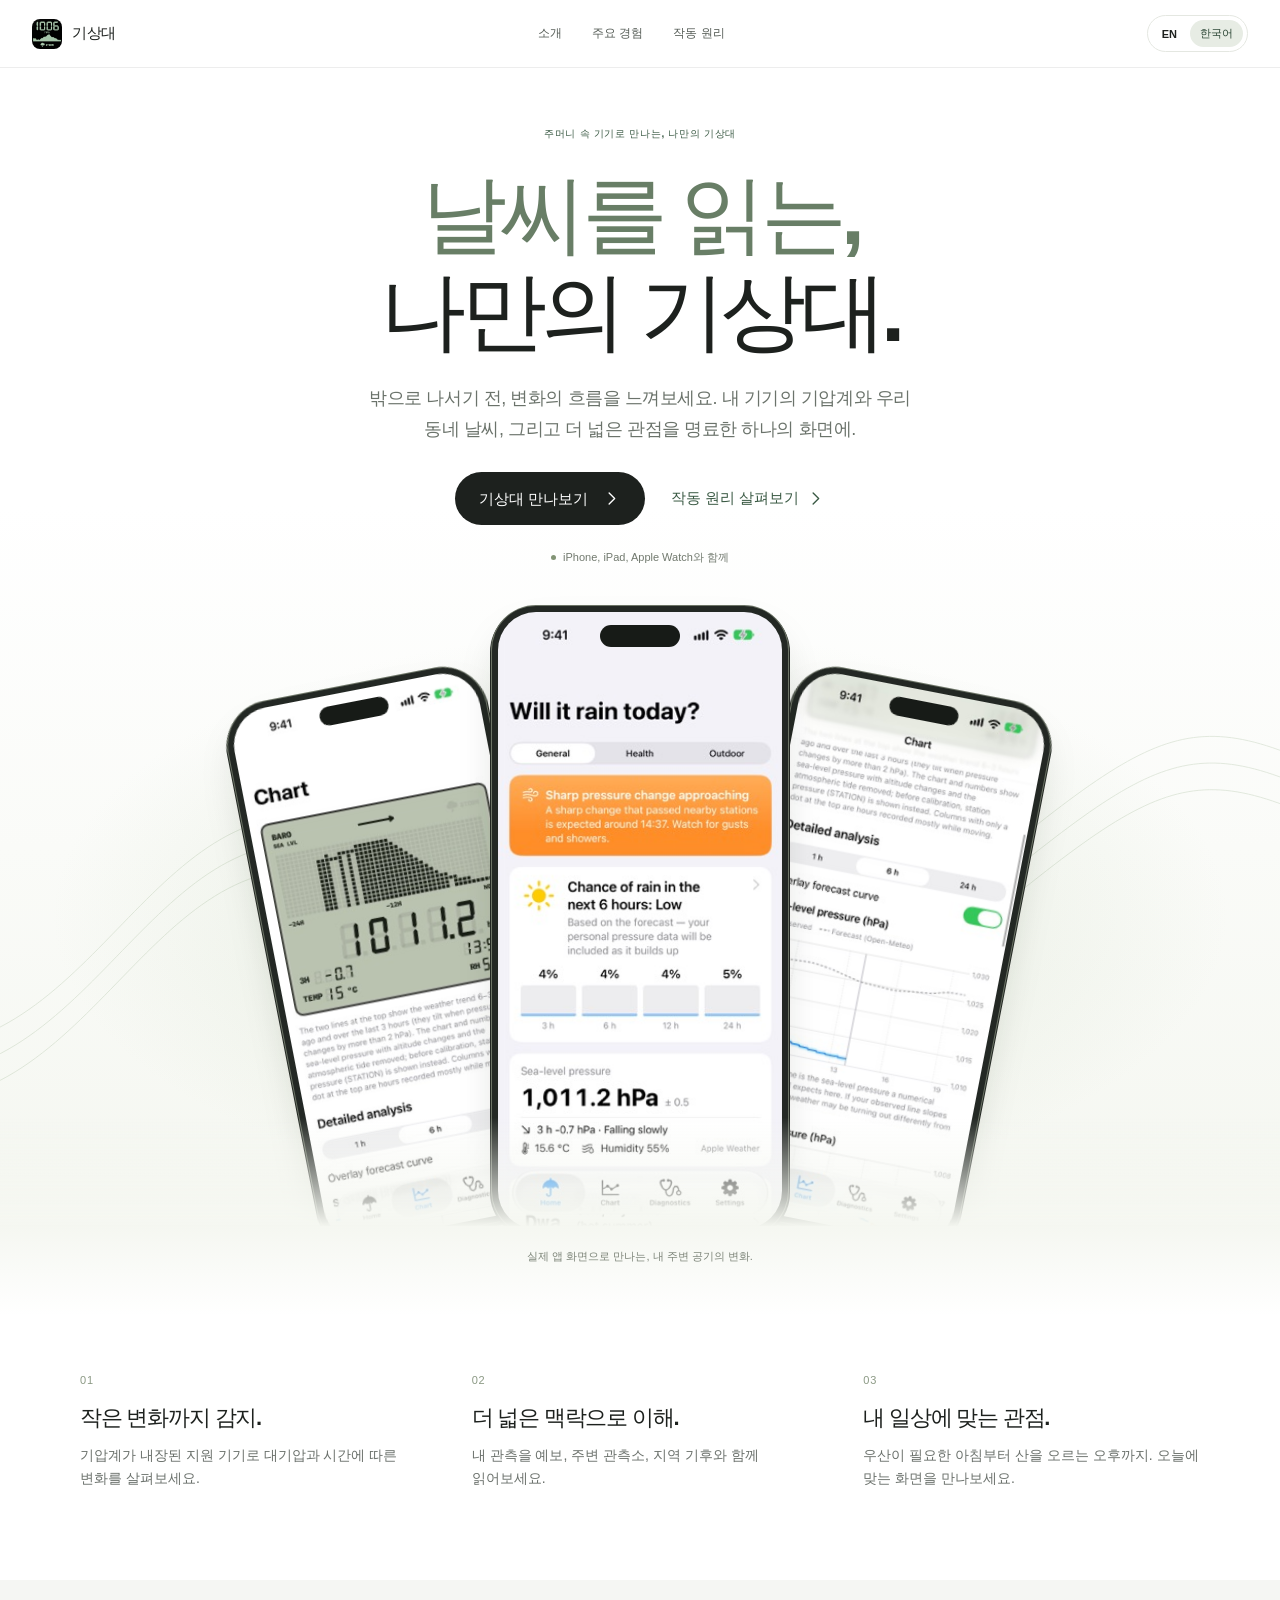
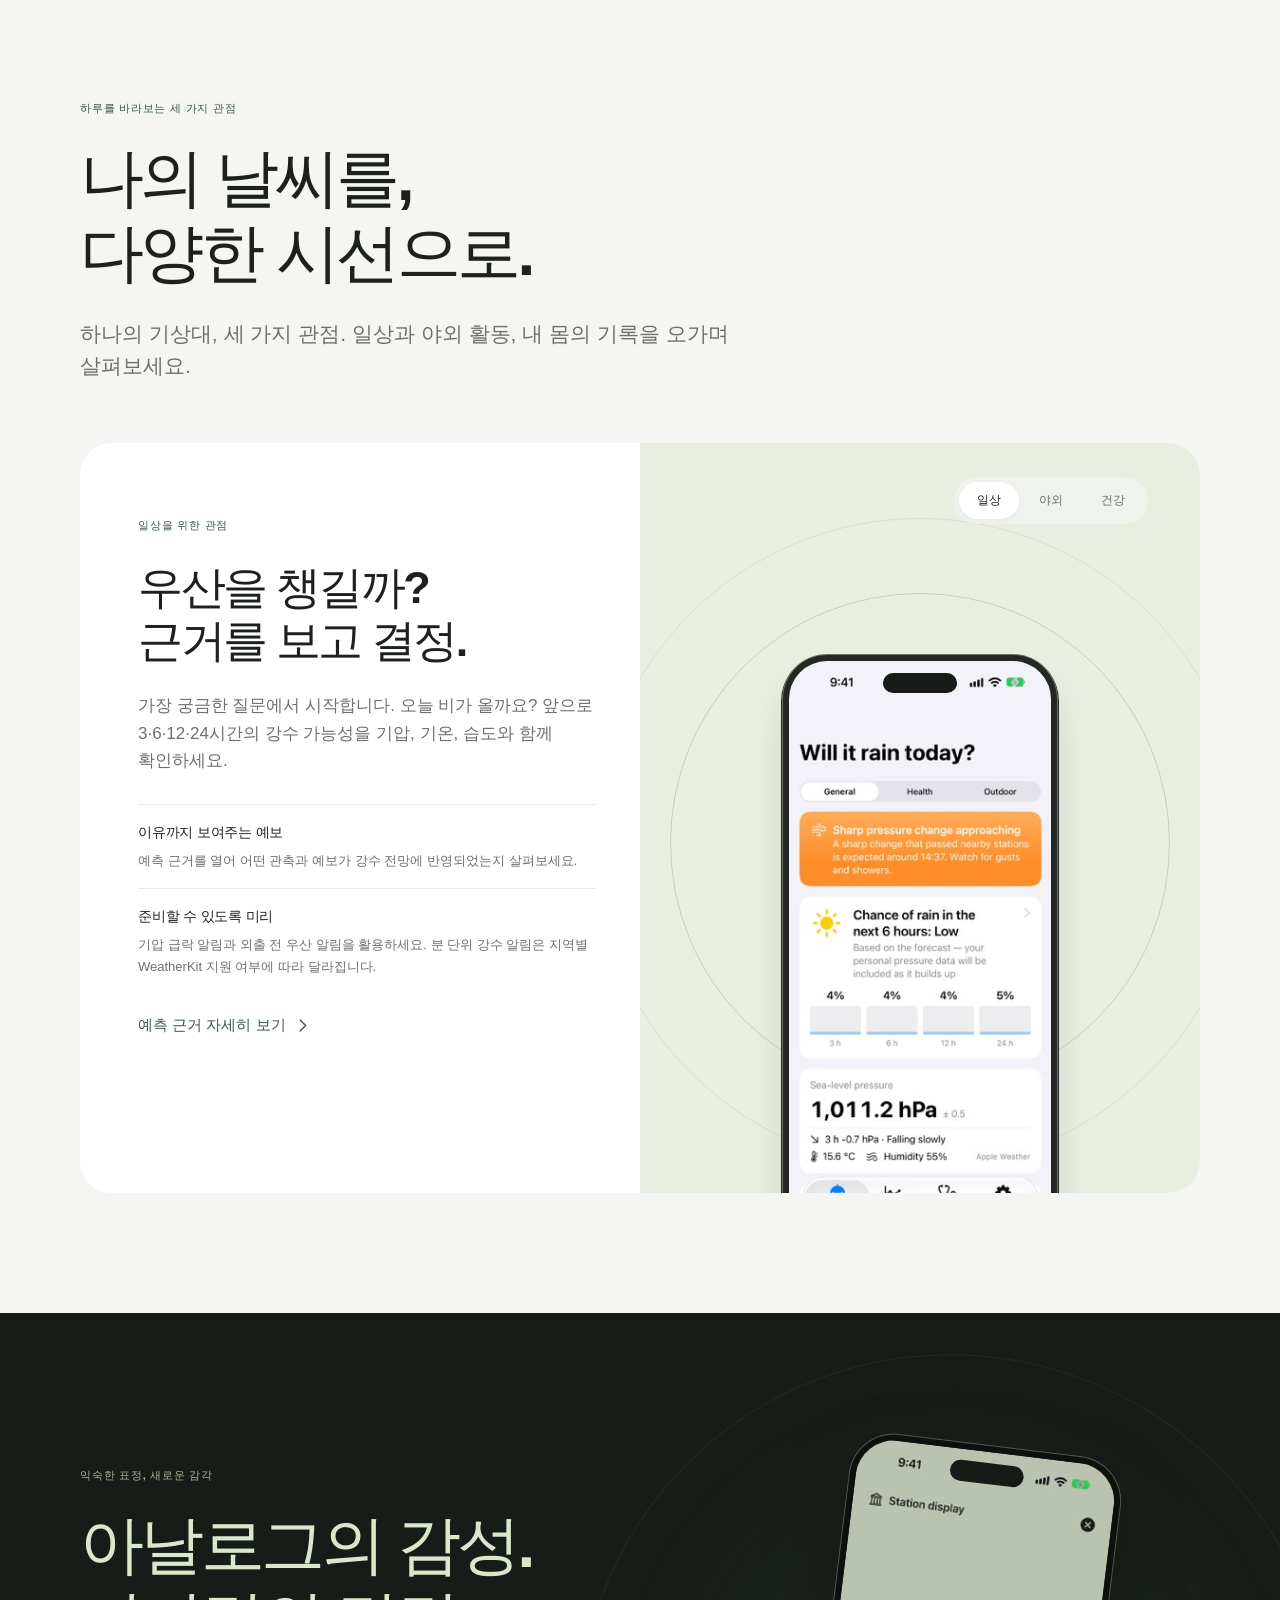
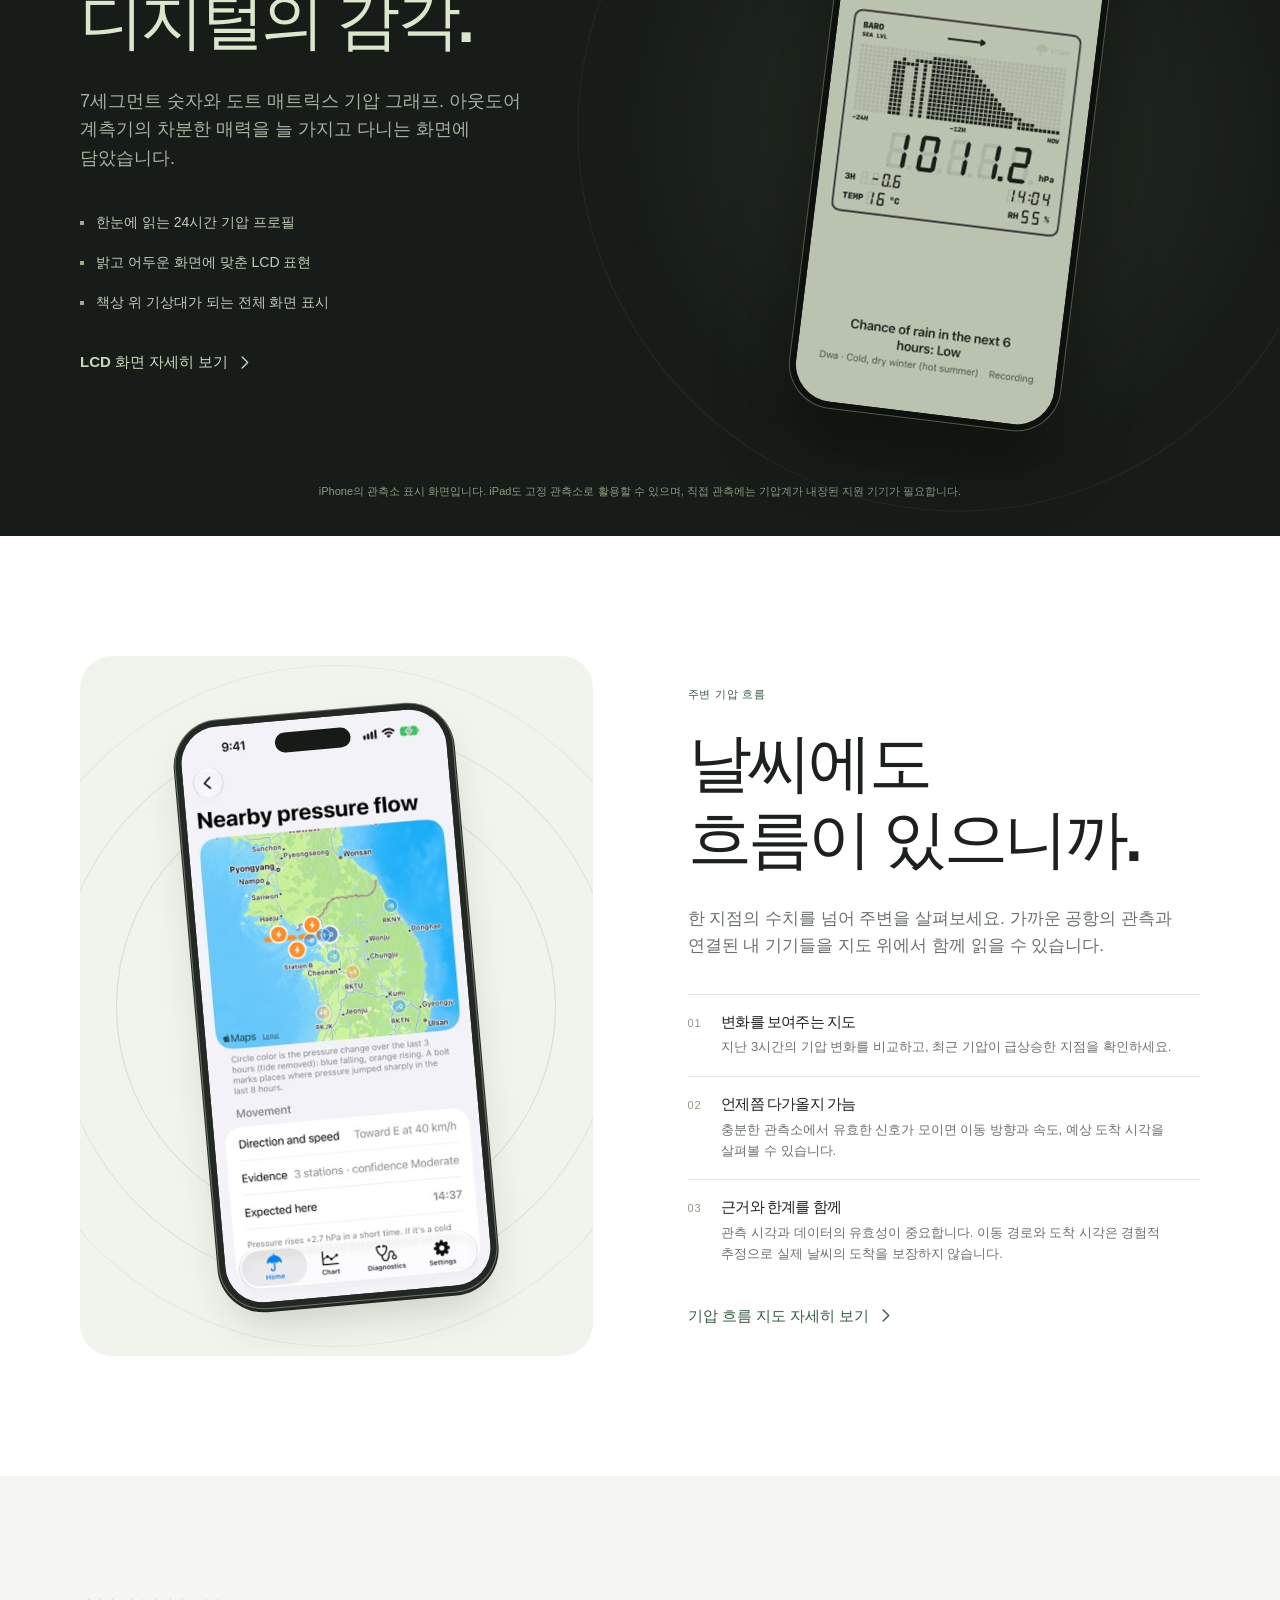
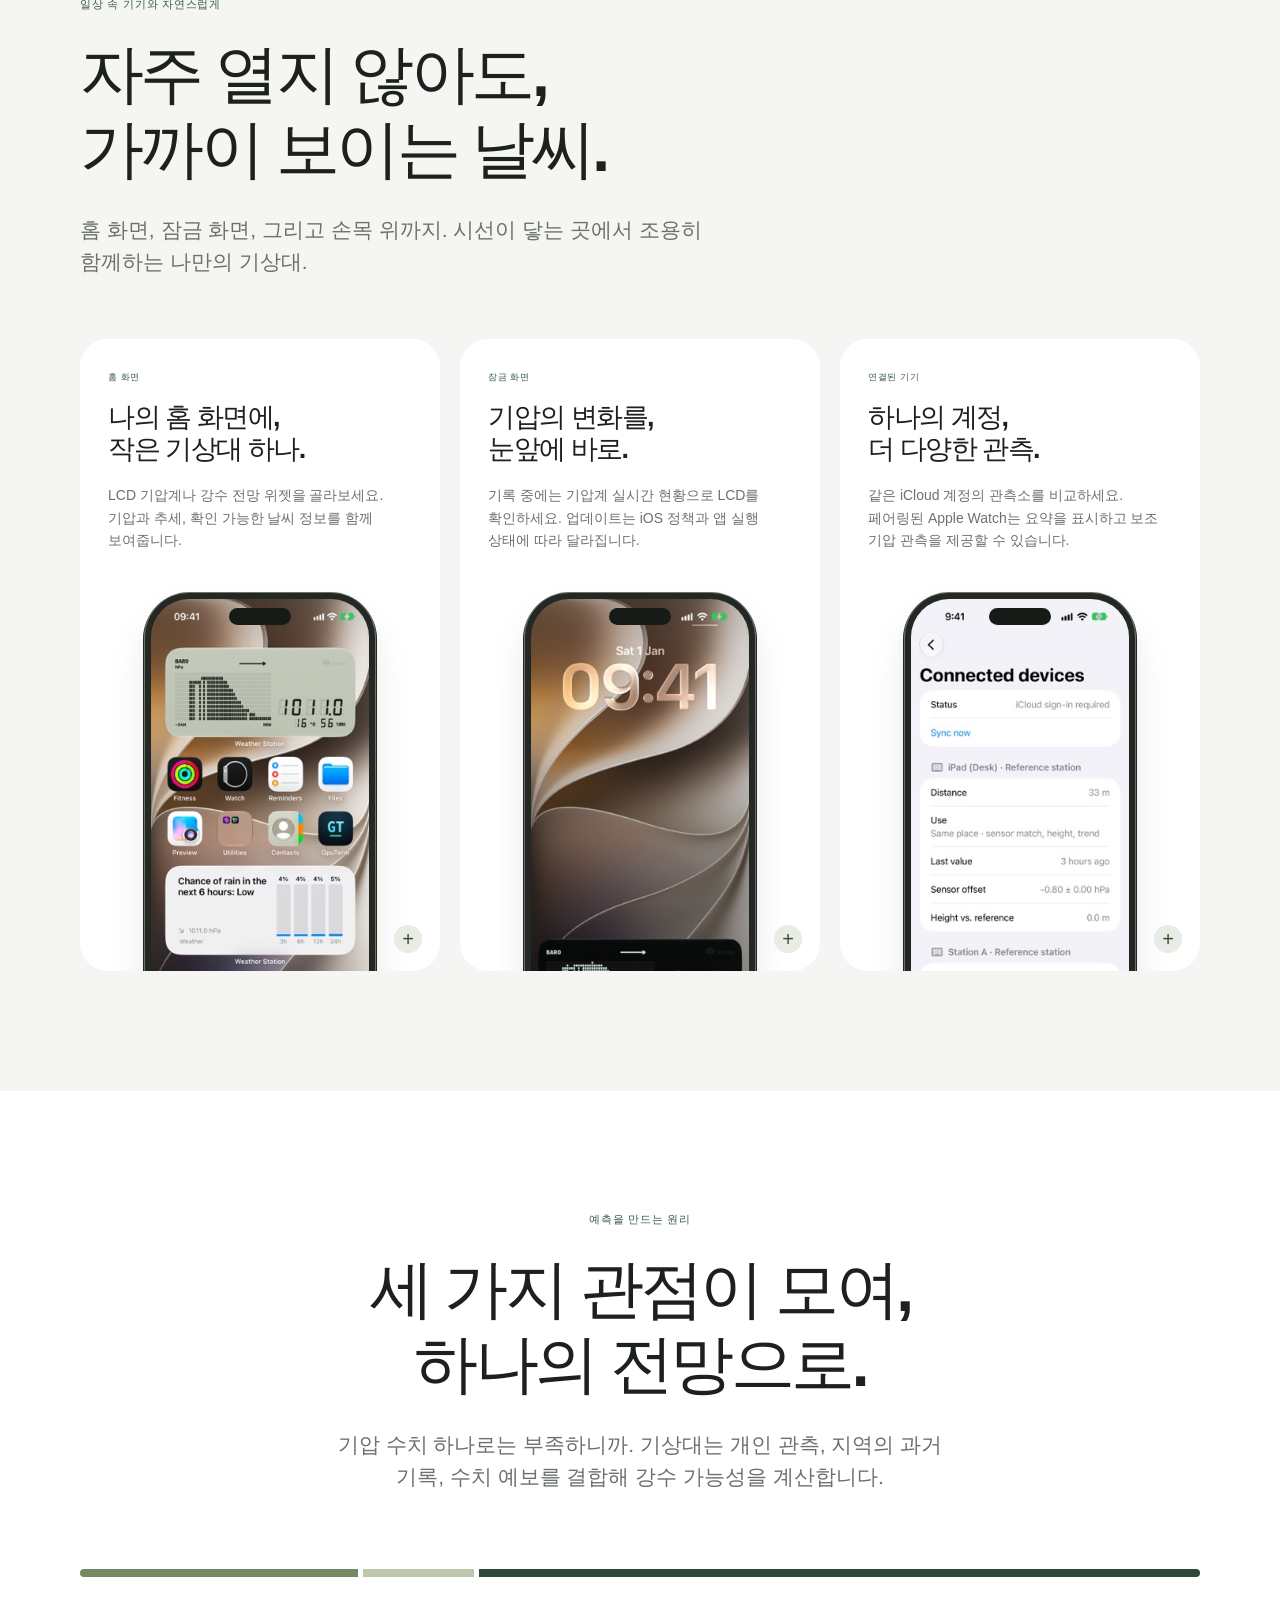
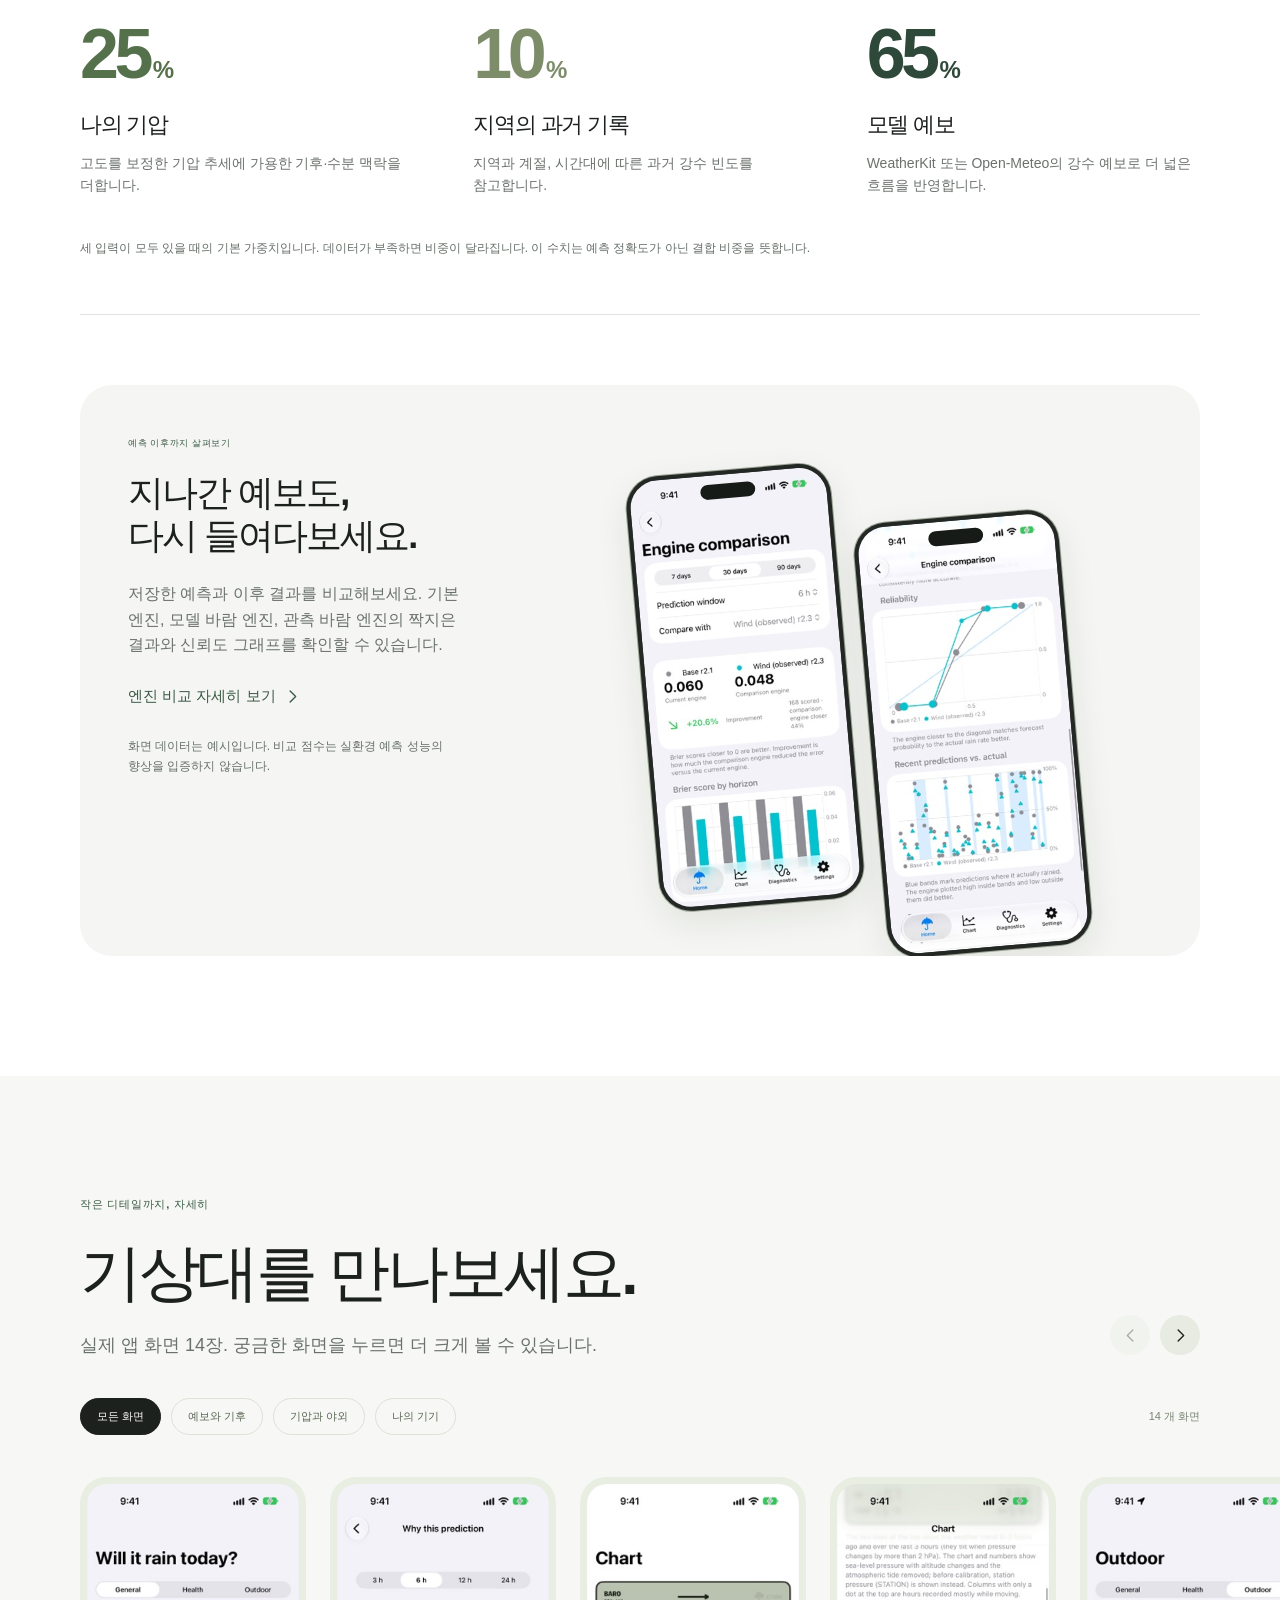
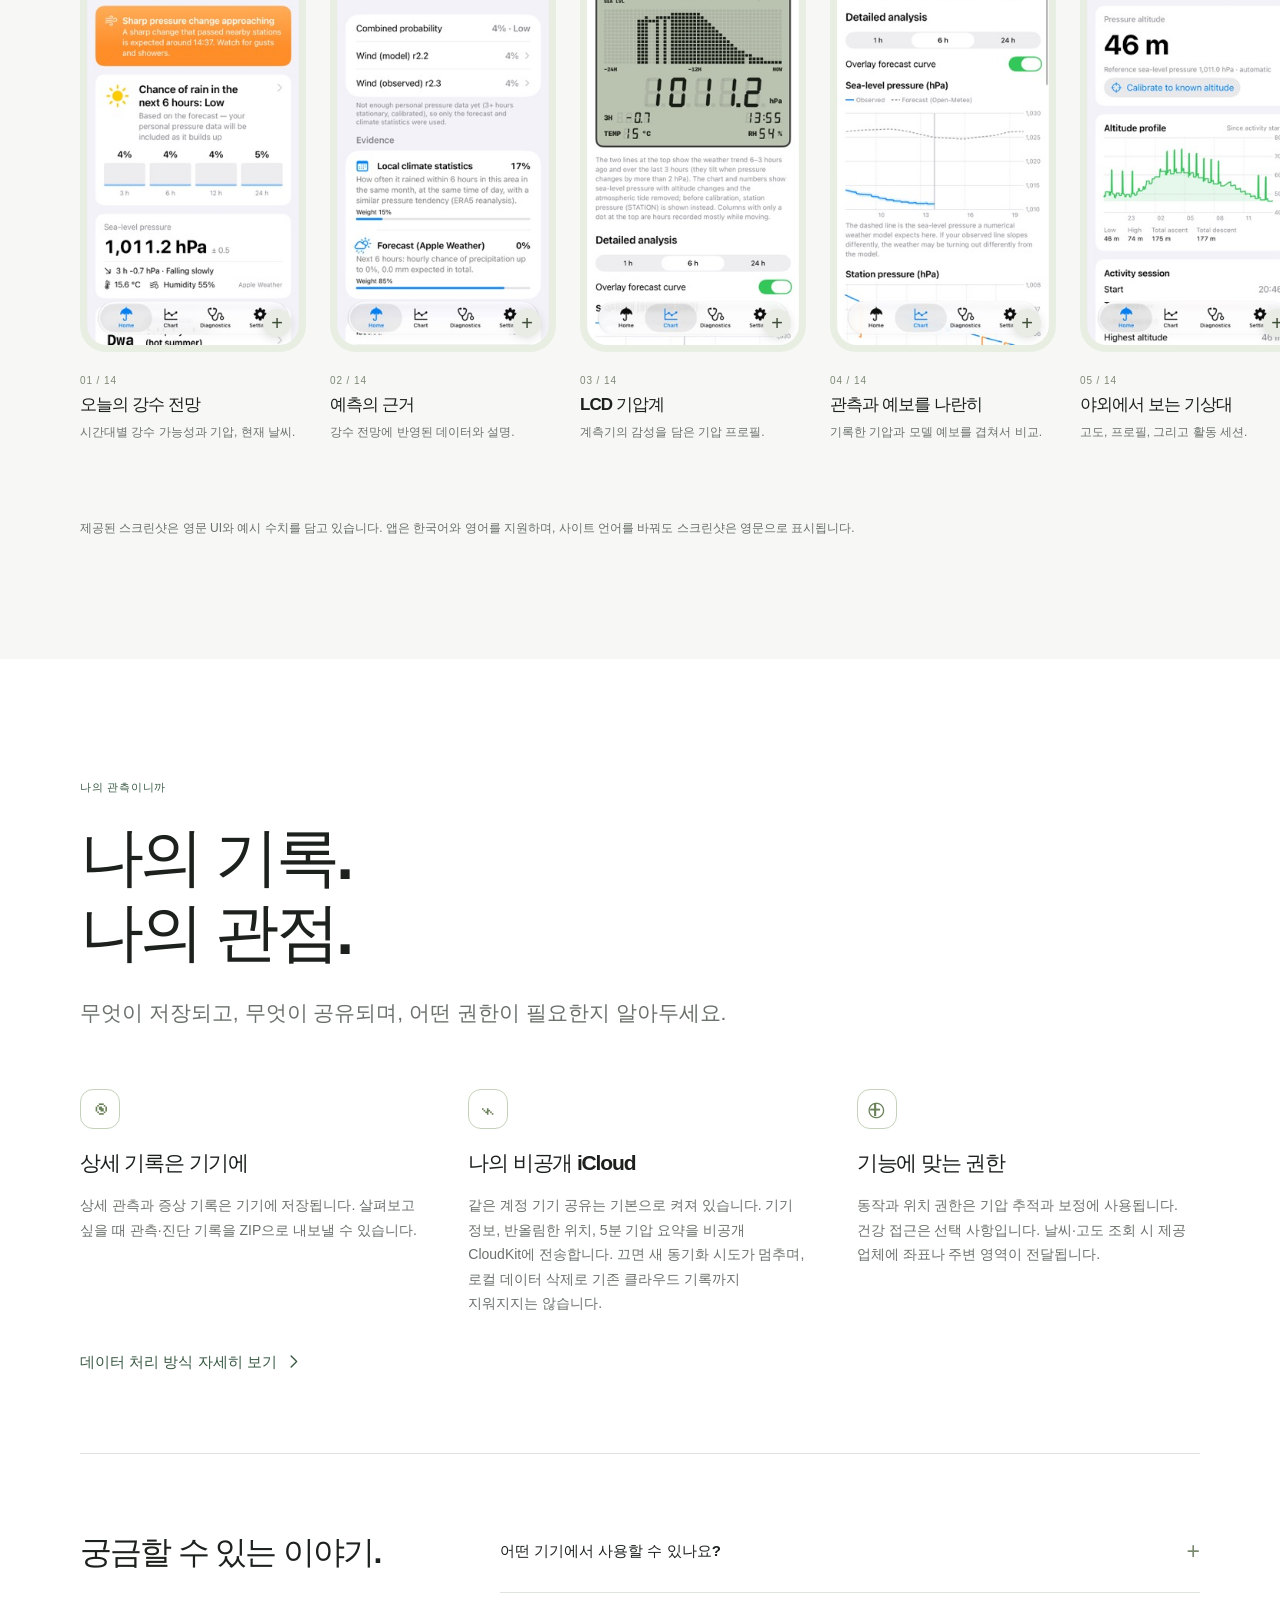
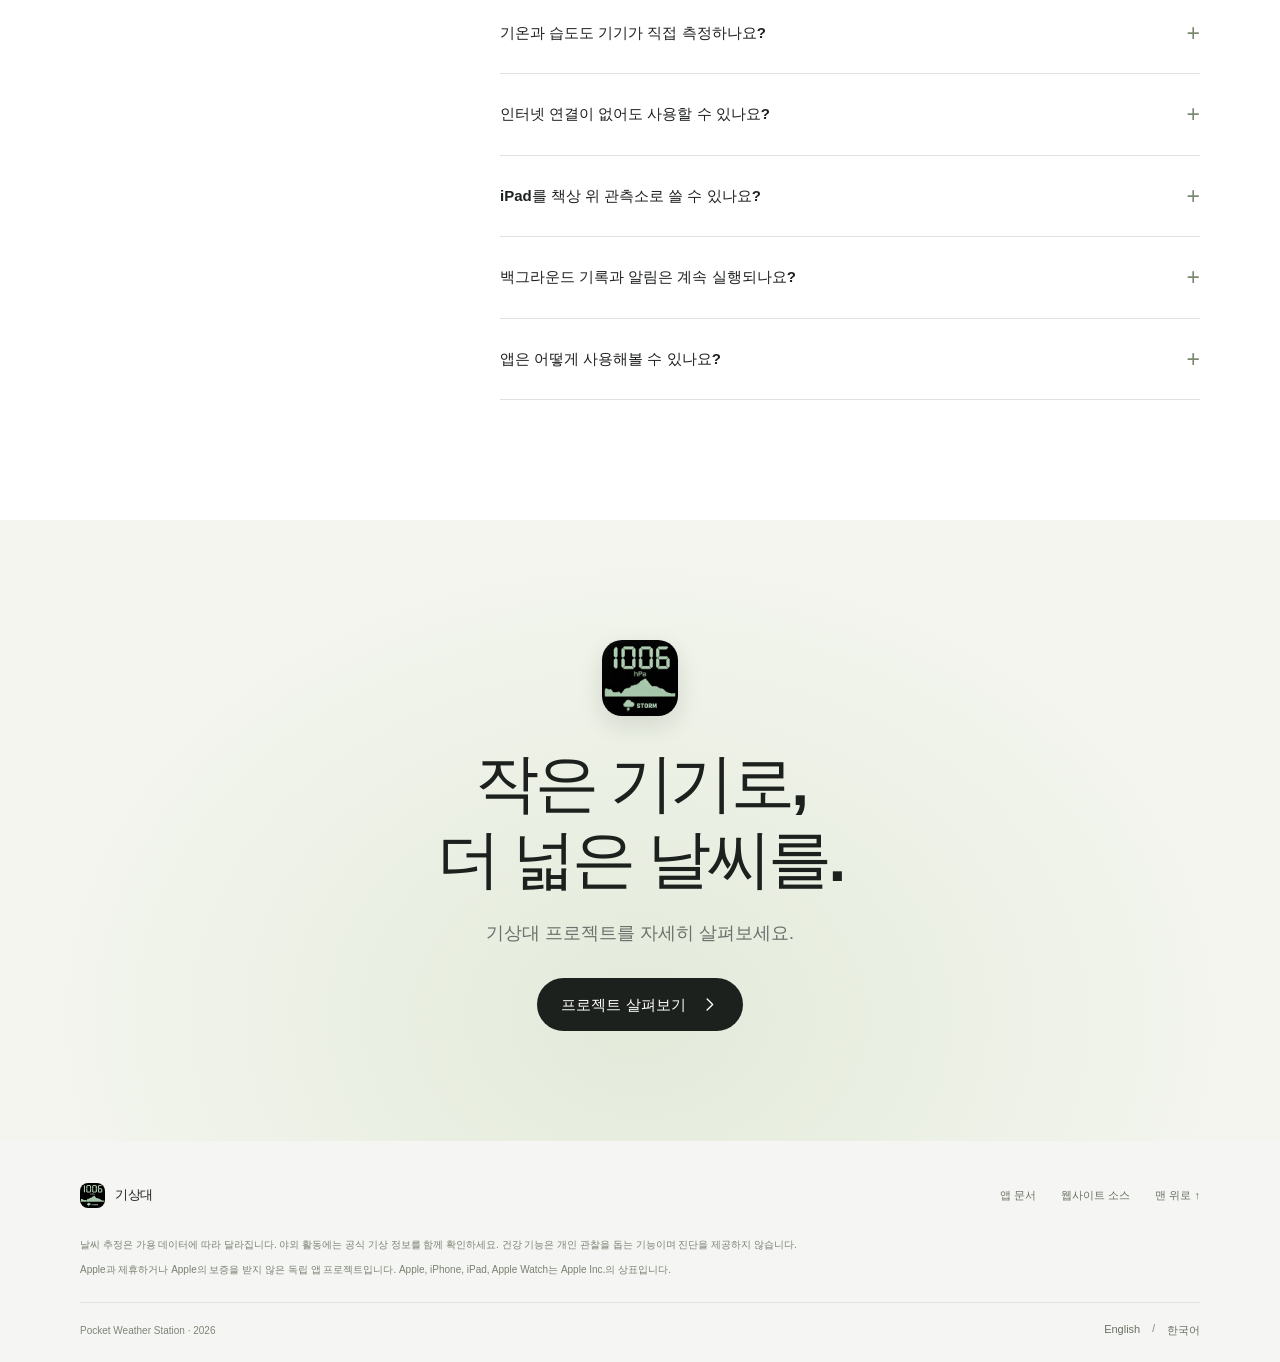
==== ko/index.html @ eb245b0a "Build bilingual Pocket Weather Station product website" ====
<!doctype html>
<html lang="ko">
<head>
  <meta charset="utf-8"><meta name="viewport" content="width=device-width,initial-scale=1">
  <title>기상대 — 날씨를 읽는, 나만의 기상대.</title><meta name="description" content="iPhone과 iPad를 나만의 기상대로. 기압 변화와 강수 전망, 야외 고도계, LCD 위젯, Apple Watch 연동까지 기상대 앱을 자세히 만나보세요.">
  <meta name="theme-color" content="#f8f9f6"><meta name="color-scheme" content="light">
  <link rel="canonical" href="https://fortranmentis.github.io/pocket_weather_station_hp/ko/"><link rel="alternate" hreflang="en" href="https://fortranmentis.github.io/pocket_weather_station_hp/"><link rel="alternate" hreflang="ko" href="https://fortranmentis.github.io/pocket_weather_station_hp/ko/"><link rel="alternate" hreflang="x-default" href="https://fortranmentis.github.io/pocket_weather_station_hp/">
  <meta property="og:type" content="website"><meta property="og:title" content="기상대 — 날씨를 읽는, 나만의 기상대."><meta property="og:description" content="iPhone과 iPad를 나만의 기상대로. 기압 변화와 강수 전망, 야외 고도계, LCD 위젯, Apple Watch 연동까지 기상대 앱을 자세히 만나보세요."><meta property="og:url" content="https://fortranmentis.github.io/pocket_weather_station_hp/ko/"><meta property="og:image" content="https://fortranmentis.github.io/pocket_weather_station_hp/assets/social-preview.jpg"><meta property="og:image:alt" content="Pocket Weather Station — iPhone app screenshots"><meta property="og:locale" content="ko_KR"><meta name="twitter:card" content="summary_large_image">
  <link rel="icon" type="image/png" href="../assets/app-icon.png"><link rel="apple-touch-icon" href="../assets/app-icon.png"><link rel="stylesheet" href="../assets/style.css">
  <script src="../assets/app.js" defer></script>
</head>
<body id="top" data-asset-prefix="../">
  <a class="skip-link" href="#main">본문으로 건너뛰기</a>
  <header class="site-header"><div class="nav-inner">
    <a class="brand" href="#top"><img src="../assets/app-icon.png" width="30" height="30" alt=""><span>기상대</span></a>
    <nav id="main-nav" aria-label="주요 메뉴"><a href="#overview">소개</a><a href="#experience">주요 경험</a><a href="#technology">작동 원리</a></nav>
    <div class="nav-actions"><div class="languages" aria-label="언어 선택"><a href="../" lang="en" hreflang="en" >EN</a><a href="./" lang="ko" hreflang="ko" aria-current="page">한국어</a></div><button type="button" class="menu-toggle" aria-controls="main-nav" aria-expanded="false" aria-label="메뉴 열기"><span></span><span></span></button></div>
  </div></header>
  <main id="main">
    <section class="hero" id="overview" aria-labelledby="hero-title">
      <div class="hero-copy"><p class="eyebrow">주머니 속 기기로 만나는, 나만의 기상대</p><h1 id="hero-title">날씨를 읽는,<br>나만의 기상대.</h1><p class="hero-description">밖으로 나서기 전, 변화의 흐름을 느껴보세요. 내 기기의 기압계와 우리 동네 날씨, 그리고 더 넓은 관점을 명료한 하나의 화면에.</p><div class="hero-actions"><a class="button" href="#experience">기상대 만나보기<svg viewBox="0 0 24 24" aria-hidden="true"><path d="m9 5 7 7-7 7"/></svg></a><a class="text-link" href="#technology">작동 원리 살펴보기<svg viewBox="0 0 24 24" aria-hidden="true"><path d="m9 5 7 7-7 7"/></svg></a></div><p class="platforms"><span class="platform-dot" aria-hidden="true"></span>iPhone, iPad, Apple Watch와 함께</p></div>
      <div class="hero-stage"><svg class="atmosphere" viewBox="0 0 1440 640" fill="none" aria-hidden="true"><path d="M-100 470C120 470 180 140 410 220S770 540 1040 320 1330 70 1540 180"/><path d="M-100 500C120 500 180 170 410 250S770 570 1040 350 1330 100 1540 210"/><path d="M-100 530C120 530 180 200 410 280S770 600 1040 380 1330 130 1540 240"/></svg><div class="hero-phones"><div class="phone hero-phone-left"><img class="" src="../assets/screenshots/03-chart-lcd-600.jpg" srcset="../assets/screenshots/03-chart-lcd-600.jpg 600w, ../assets/screenshots/03-chart-lcd.jpg 1206w" sizes="(max-width: 600px) 70vw, 340px" width="1206" height="2622" alt="LCD 기압계" loading=lazy decoding="async"><span class="island" aria-hidden="true"></span></div><div class="phone hero-phone-center"><img class="" src="../assets/screenshots/01-home-600.jpg" srcset="../assets/screenshots/01-home-600.jpg 600w, ../assets/screenshots/01-home.jpg 1206w" sizes="(max-width: 600px) 70vw, 340px" width="1206" height="2622" alt="오늘의 강수 전망" fetchpriority=high decoding="async"><span class="island" aria-hidden="true"></span></div><div class="phone hero-phone-right"><img class="" src="../assets/screenshots/04-chart-forecast-600.jpg" srcset="../assets/screenshots/04-chart-forecast-600.jpg 600w, ../assets/screenshots/04-chart-forecast.jpg 1206w" sizes="(max-width: 600px) 70vw, 340px" width="1206" height="2622" alt="관측과 예보를 나란히" loading=lazy decoding="async"><span class="island" aria-hidden="true"></span></div></div></div>
      <p class="image-caption">실제 앱 화면으로 만나는, 내 주변 공기의 변화.</p>
    </section>
    <div class="intro section-width"><div class="intro-item"><span class="index">01</span><h2>작은 변화까지 감지.</h2><p>기압계가 내장된 지원 기기로 대기압과 시간에 따른 변화를 살펴보세요.</p></div><div class="intro-item"><span class="index">02</span><h2>더 넓은 맥락으로 이해.</h2><p>내 관측을 예보, 주변 관측소, 지역 기후와 함께 읽어보세요.</p></div><div class="intro-item"><span class="index">03</span><h2>내 일상에 맞는 관점.</h2><p>우산이 필요한 아침부터 산을 오르는 오후까지. 오늘에 맞는 화면을 만나보세요.</p></div></div>
    <section class="experience section-pad" id="experience" aria-labelledby="experience-title"><div class="section-width"><div class="section-heading"><p class="eyebrow">하루를 바라보는 세 가지 관점</p><h2 id="experience-title">나의 날씨를,<br>다양한 시선으로.</h2><p>하나의 기상대, 세 가지 관점. 일상과 야외 활동, 내 몸의 기록을 오가며 살펴보세요.</p></div><div class="experience-switch"><div class="tabs" role="tablist" aria-label="앱의 세 가지 관점 살펴보기"><button role="tab" id="tab-everyday" aria-controls="panel-everyday" aria-selected="true" tabindex="0">일상</button><button role="tab" id="tab-outdoor" aria-controls="panel-outdoor" aria-selected="false" tabindex="-1">야외</button><button role="tab" id="tab-health" aria-controls="panel-health" aria-selected="false" tabindex="-1">건강</button></div><div class="experience-panel" id="panel-everyday" role="tabpanel" aria-labelledby="tab-everyday" tabindex="0" >
          <div class="experience-copy"><p class="eyebrow">일상을 위한 관점</p><h3>우산을 챙길까?<br>근거를 보고 결정.</h3><p class="body-large">가장 궁금한 질문에서 시작합니다. 오늘 비가 올까요? 앞으로 3·6·12·24시간의 강수 가능성을 기압, 기온, 습도와 함께 확인하세요.</p><ul class="feature-list"><li><h4>이유까지 보여주는 예보</h4><p>예측 근거를 열어 어떤 관측과 예보가 강수 전망에 반영되었는지 살펴보세요.</p></li><li><h4>준비할 수 있도록 미리</h4><p>기압 급락 알림과 외출 전 우산 알림을 활용하세요. 분 단위 강수 알림은 지역별 WeatherKit 지원 여부에 따라 달라집니다.</p></li></ul><button class="text-link" type="button" data-screen="02-prediction-rationale" aria-haspopup="dialog">예측 근거 자세히 보기<svg viewBox="0 0 24 24" aria-hidden="true"><path d="m9 5 7 7-7 7"/></svg></button></div>
          <div class="experience-visual everyday"><span class="orbit orbit-one" aria-hidden="true"></span><span class="orbit orbit-two" aria-hidden="true"></span><div class="phone "><img class="" src="../assets/screenshots/01-home-600.jpg" srcset="../assets/screenshots/01-home-600.jpg 600w, ../assets/screenshots/01-home.jpg 1206w" sizes="(max-width: 600px) 70vw, 340px" width="1206" height="2622" alt="오늘의 강수 전망" loading=lazy decoding="async"><span class="island" aria-hidden="true"></span></div></div>
        </div><div class="experience-panel" id="panel-outdoor" role="tabpanel" aria-labelledby="tab-outdoor" tabindex="0" hidden>
          <div class="experience-copy"><p class="eyebrow">야외 활동을 위한 관점</p><h3>오르는 높이도.<br>변하는 기압도.</h3><p class="body-large">문밖으로 기상대를 가져가세요. 기압 고도와 고도 프로필을 살펴보고, 활동 중 누적 상승과 하강을 기록할 수 있습니다.</p><ul class="feature-list"><li><h4>직접 맞추는 기준</h4><p>알고 있는 고도나 해면기압을 기준으로 고도계를 보정하세요.</p></li><li><h4>산에서도 주변을 살피도록</h4><p>활동 기록과 함께 기압 변화와 산악 날씨 신호를 확인하세요. 출발 전에는 공식 예보와 현장 상황도 확인해야 합니다.</p></li></ul><button class="text-link" type="button" data-screen="05-outdoor" aria-haspopup="dialog">야외 화면 자세히 보기<svg viewBox="0 0 24 24" aria-hidden="true"><path d="m9 5 7 7-7 7"/></svg></button></div>
          <div class="experience-visual outdoor"><span class="orbit orbit-one" aria-hidden="true"></span><span class="orbit orbit-two" aria-hidden="true"></span><div class="phone "><img class="" src="../assets/screenshots/05-outdoor-600.jpg" srcset="../assets/screenshots/05-outdoor-600.jpg 600w, ../assets/screenshots/05-outdoor.jpg 1206w" sizes="(max-width: 600px) 70vw, 340px" width="1206" height="2622" alt="야외에서 보는 기상대" loading=lazy decoding="async"><span class="island" aria-hidden="true"></span></div></div>
        </div><div class="experience-panel" id="panel-health" role="tabpanel" aria-labelledby="tab-health" tabindex="0" hidden>
          <div class="experience-copy"><p class="eyebrow">내 몸의 기록을 위한 관점</p><h3>패턴을 살피고,<br>맥락을 이해하고.</h3><p class="body-large">지난 24시간의 기압 관측과 앞으로 48시간의 모델 기압을 직접 남긴 증상 기록과 나란히 살펴보세요.</p><ul class="feature-list"><li><h4>나만의 기록을 차곡차곡</h4><p>증상을 기록하고 최근 기압 패턴을 비교하세요. 선택적으로 건강 앱의 두통 기록을 읽고 쓸 수 있습니다.</p></li><li><h4>기압 변화에 대한 알림</h4><p>큰 기압 변화에 맞춰 알림을 설정하세요. 기록은 패턴 탐색을 돕지만 의학적 인과관계를 입증하거나 진단을 제공하지 않습니다.</p></li></ul><button class="text-link" type="button" data-screen="07-health" aria-haspopup="dialog">건강 화면 자세히 보기<svg viewBox="0 0 24 24" aria-hidden="true"><path d="m9 5 7 7-7 7"/></svg></button></div>
          <div class="experience-visual health"><span class="orbit orbit-one" aria-hidden="true"></span><span class="orbit orbit-two" aria-hidden="true"></span><div class="phone "><img class="" src="../assets/screenshots/07-health-600.jpg" srcset="../assets/screenshots/07-health-600.jpg 600w, ../assets/screenshots/07-health.jpg 1206w" sizes="(max-width: 600px) 70vw, 340px" width="1206" height="2622" alt="나의 건강 기록과 함께" loading=lazy decoding="async"><span class="island" aria-hidden="true"></span></div></div>
        </div></div></div></section>
    <section class="lcd-section" aria-labelledby="lcd-title"><div class="lcd-inner section-width"><div class="lcd-copy"><p class="eyebrow">익숙한 표정, 새로운 감각</p><h2 id="lcd-title">아날로그의 감성.<br>디지털의 감각.</h2><p class="body-large">7세그먼트 숫자와 도트 매트릭스 기압 그래프. 아웃도어 계측기의 차분한 매력을 늘 가지고 다니는 화면에 담았습니다.</p><ul class="lcd-features"><li>한눈에 읽는 24시간 기압 프로필</li><li>밝고 어두운 화면에 맞춘 LCD 표현</li><li>책상 위 기상대가 되는 전체 화면 표시</li></ul><button class="text-link" type="button" data-screen="03-chart-lcd" aria-haspopup="dialog">LCD 화면 자세히 보기<svg viewBox="0 0 24 24" aria-hidden="true"><path d="m9 5 7 7-7 7"/></svg></button></div><div class="lcd-visual"><div class="phone "><img class="" src="../assets/screenshots/12-station-display-600.jpg" srcset="../assets/screenshots/12-station-display-600.jpg 600w, ../assets/screenshots/12-station-display.jpg 1206w" sizes="(max-width: 600px) 70vw, 340px" width="1206" height="2622" alt="책상 위의 기상대" loading=lazy decoding="async"><span class="island" aria-hidden="true"></span></div><span class="lcd-orbit" aria-hidden="true"></span></div></div><p class="lcd-note section-width">iPhone의 관측소 표시 화면입니다. iPad도 고정 관측소로 활용할 수 있으며, 직접 관측에는 기압계가 내장된 지원 기기가 필요합니다.</p></section>
    <section class="flow-section section-pad" aria-labelledby="flow-title"><div class="flow-inner section-width"><div class="flow-visual"><span class="map-orbit" aria-hidden="true"></span><div class="phone "><img class="" src="../assets/screenshots/06-pressure-flow-map-600.jpg" srcset="../assets/screenshots/06-pressure-flow-map-600.jpg 600w, ../assets/screenshots/06-pressure-flow-map.jpg 1206w" sizes="(max-width: 600px) 70vw, 340px" width="1206" height="2622" alt="주변 기압 흐름 읽기" loading=lazy decoding="async"><span class="island" aria-hidden="true"></span></div></div><div class="flow-copy"><p class="eyebrow">주변 기압 흐름</p><h2 id="flow-title">날씨에도<br>흐름이 있으니까.</h2><p class="body-large">한 지점의 수치를 넘어 주변을 살펴보세요. 가까운 공항의 관측과 연결된 내 기기들을 지도 위에서 함께 읽을 수 있습니다.</p><ol class="flow-points"><li><span class="index">01</span><div><h3>변화를 보여주는 지도</h3><p>지난 3시간의 기압 변화를 비교하고, 최근 기압이 급상승한 지점을 확인하세요.</p></div></li><li><span class="index">02</span><div><h3>언제쯤 다가올지 가늠</h3><p>충분한 관측소에서 유효한 신호가 모이면 이동 방향과 속도, 예상 도착 시각을 살펴볼 수 있습니다.</p></div></li><li><span class="index">03</span><div><h3>근거와 한계를 함께</h3><p>관측 시각과 데이터의 유효성이 중요합니다. 이동 경로와 도착 시각은 경험적 추정으로 실제 날씨의 도착을 보장하지 않습니다.</p></div></li></ol><button class="text-link" type="button" data-screen="06-pressure-flow-map" aria-haspopup="dialog">기압 흐름 지도 자세히 보기<svg viewBox="0 0 24 24" aria-hidden="true"><path d="m9 5 7 7-7 7"/></svg></button></div></div></section>
    <section class="ecosystem section-pad" aria-labelledby="ecosystem-title"><div class="section-width"><div class="section-heading"><p class="eyebrow">일상 속 기기와 자연스럽게</p><h2 id="ecosystem-title">자주 열지 않아도,<br>가까이 보이는 날씨.</h2><p>홈 화면, 잠금 화면, 그리고 손목 위까지. 시선이 닿는 곳에서 조용히 함께하는 나만의 기상대.</p></div><div class="ecosystem-grid"><article class="ecosystem-card"><div class="ecosystem-copy"><p class="eyebrow">홈 화면</p><h3>나의 홈 화면에,<br>작은 기상대 하나.</h3><p>LCD 기압계나 강수 전망 위젯을 골라보세요. 기압과 추세, 확인 가능한 날씨 정보를 함께 보여줍니다.</p></div><button class="screen-button" data-screen="13-widgets" aria-haspopup="dialog" aria-label="스크린샷 확대: 홈 화면에서 한눈에"><div class="phone "><img class="" src="../assets/screenshots/13-widgets-600.jpg" srcset="../assets/screenshots/13-widgets-600.jpg 600w, ../assets/screenshots/13-widgets.jpg 1206w" sizes="(max-width: 600px) 70vw, 340px" width="1206" height="2622" alt="홈 화면에서 한눈에" loading=lazy decoding="async"><span class="island" aria-hidden="true"></span></div><span class="zoom-plus" aria-hidden="true">+</span></button></article><article class="ecosystem-card"><div class="ecosystem-copy"><p class="eyebrow">잠금 화면</p><h3>기압의 변화를,<br>눈앞에 바로.</h3><p>기록 중에는 기압계 실시간 현황으로 LCD를 확인하세요. 업데이트는 iOS 정책과 앱 실행 상태에 따라 달라집니다.</p></div><button class="screen-button" data-screen="14-lock-screen" aria-haspopup="dialog" aria-label="스크린샷 확대: 잠금 화면에서도 가까이"><div class="phone "><img class="" src="../assets/screenshots/14-lock-screen-600.jpg" srcset="../assets/screenshots/14-lock-screen-600.jpg 600w, ../assets/screenshots/14-lock-screen.jpg 1206w" sizes="(max-width: 600px) 70vw, 340px" width="1206" height="2622" alt="잠금 화면에서도 가까이" loading=lazy decoding="async"><span class="island" aria-hidden="true"></span></div><span class="zoom-plus" aria-hidden="true">+</span></button></article><article class="ecosystem-card"><div class="ecosystem-copy"><p class="eyebrow">연결된 기기</p><h3>하나의 계정,<br>더 다양한 관측.</h3><p>같은 iCloud 계정의 관측소를 비교하세요. 페어링된 Apple Watch는 요약을 표시하고 보조 기압 관측을 제공할 수 있습니다.</p></div><button class="screen-button" data-screen="11-connected-devices" aria-haspopup="dialog" aria-label="스크린샷 확대: 연결된 나의 관측소"><div class="phone "><img class="" src="../assets/screenshots/11-connected-devices-600.jpg" srcset="../assets/screenshots/11-connected-devices-600.jpg 600w, ../assets/screenshots/11-connected-devices.jpg 1206w" sizes="(max-width: 600px) 70vw, 340px" width="1206" height="2622" alt="연결된 나의 관측소" loading=lazy decoding="async"><span class="island" aria-hidden="true"></span></div><span class="zoom-plus" aria-hidden="true">+</span></button></article></div></div></section>
    <section class="technology section-pad" id="technology" aria-labelledby="tech-title"><div class="section-width"><div class="section-heading centered"><p class="eyebrow">예측을 만드는 원리</p><h2 id="tech-title">세 가지 관점이 모여,<br>하나의 전망으로.</h2><p>기압 수치 하나로는 부족하니까. 기상대는 개인 관측, 지역의 과거 기록, 수치 예보를 결합해 강수 가능성을 계산합니다.</p></div><div class="blend-bar" aria-hidden="true"><span></span><span></span><span></span></div><div class="ingredients"><article class="ingredient ingredient-0"><p class="weight">25<span>%</span></p><h3>나의 기압</h3><p>고도를 보정한 기압 추세에 가용한 기후·수분 맥락을 더합니다.</p></article><article class="ingredient ingredient-1"><p class="weight">10<span>%</span></p><h3>지역의 과거 기록</h3><p>지역과 계절, 시간대에 따른 과거 강수 빈도를 참고합니다.</p></article><article class="ingredient ingredient-2"><p class="weight">65<span>%</span></p><h3>모델 예보</h3><p>WeatherKit 또는 Open-Meteo의 강수 예보로 더 넓은 흐름을 반영합니다.</p></article></div><p class="footnote weight-note">세 입력이 모두 있을 때의 기본 가중치입니다. 데이터가 부족하면 비중이 달라집니다. 이 수치는 예측 정확도가 아닌 결합 비중을 뜻합니다.</p><div class="comparison"><div class="comparison-copy"><p class="eyebrow">예측 이후까지 살펴보기</p><h3>지나간 예보도,<br>다시 들여다보세요.</h3><p>저장한 예측과 이후 결과를 비교해보세요. 기본 엔진, 모델 바람 엔진, 관측 바람 엔진의 짝지은 결과와 신뢰도 그래프를 확인할 수 있습니다.</p><button class="text-link" type="button" data-screen="09-engine-comparison" aria-haspopup="dialog">엔진 비교 자세히 보기<svg viewBox="0 0 24 24" aria-hidden="true"><path d="m9 5 7 7-7 7"/></svg></button><p class="footnote">화면 데이터는 예시입니다. 비교 점수는 실환경 예측 성능의 향상을 입증하지 않습니다.</p></div><div class="comparison-visual"><div class="phone "><img class="" src="../assets/screenshots/09-engine-comparison-600.jpg" srcset="../assets/screenshots/09-engine-comparison-600.jpg 600w, ../assets/screenshots/09-engine-comparison.jpg 1206w" sizes="(max-width: 600px) 70vw, 340px" width="1206" height="2622" alt="예측 엔진 비교" loading=lazy decoding="async"><span class="island" aria-hidden="true"></span></div><div class="phone "><img class="" src="../assets/screenshots/10-engine-charts-600.jpg" srcset="../assets/screenshots/10-engine-charts-600.jpg 600w, ../assets/screenshots/10-engine-charts.jpg 1206w" sizes="(max-width: 600px) 70vw, 340px" width="1206" height="2622" alt="지난 예측을 더 자세히" loading=lazy decoding="async"><span class="island" aria-hidden="true"></span></div></div></div></div></section>
    <section class="gallery section-pad" id="screens" aria-labelledby="gallery-title"><div class="section-width"><div class="gallery-heading"><div><p class="eyebrow">작은 디테일까지, 자세히</p><h2 id="gallery-title">기상대를 만나보세요.</h2><p class="body-large">실제 앱 화면 14장. 궁금한 화면을 누르면 더 크게 볼 수 있습니다.</p></div><div class="gallery-arrows"><button type="button" data-scroll="-1" aria-label="이전 화면 보기"><svg viewBox="0 0 24 24" aria-hidden="true"><path d="m15 5-7 7 7 7"/></svg></button><button type="button" data-scroll="1" aria-label="다음 화면 보기"><svg viewBox="0 0 24 24" aria-hidden="true"><path d="m9 5 7 7-7 7"/></svg></button></div></div><div class="gallery-controls"><div class="filters" role="group" aria-label="앱 스크린샷 갤러리"><button type="button" data-filter="0" aria-pressed="true">모든 화면</button><button type="button" data-filter="1" aria-pressed="false">예보와 기후</button><button type="button" data-filter="2" aria-pressed="false">기압과 야외</button><button type="button" data-filter="3" aria-pressed="false">나의 기기</button></div><span class="gallery-count" aria-live="polite" data-count-suffix="개 화면">14 개 화면</span></div></div><div class="gallery-track" aria-label="앱 스크린샷 갤러리" tabindex="0"><article class="gallery-card" data-group="1"><button class="gallery-image" type="button" data-screen="01-home" aria-haspopup="dialog" aria-label="스크린샷 확대: 오늘의 강수 전망"><img class="" src="../assets/screenshots/01-home-600.jpg" srcset="../assets/screenshots/01-home-600.jpg 600w, ../assets/screenshots/01-home.jpg 1206w" sizes="(max-width: 600px) 70vw, 340px" width="1206" height="2622" alt="오늘의 강수 전망" loading=lazy decoding="async"><span class="zoom-plus" aria-hidden="true">+</span></button><span class="screen-index">01 / 14</span><h3>오늘의 강수 전망</h3><p>시간대별 강수 가능성과 기압, 현재 날씨.</p></article><article class="gallery-card" data-group="1"><button class="gallery-image" type="button" data-screen="02-prediction-rationale" aria-haspopup="dialog" aria-label="스크린샷 확대: 예측의 근거"><img class="" src="../assets/screenshots/02-prediction-rationale-600.jpg" srcset="../assets/screenshots/02-prediction-rationale-600.jpg 600w, ../assets/screenshots/02-prediction-rationale.jpg 1206w" sizes="(max-width: 600px) 70vw, 340px" width="1206" height="2622" alt="예측의 근거" loading=lazy decoding="async"><span class="zoom-plus" aria-hidden="true">+</span></button><span class="screen-index">02 / 14</span><h3>예측의 근거</h3><p>강수 전망에 반영된 데이터와 설명.</p></article><article class="gallery-card" data-group="2"><button class="gallery-image" type="button" data-screen="03-chart-lcd" aria-haspopup="dialog" aria-label="스크린샷 확대: LCD 기압계"><img class="" src="../assets/screenshots/03-chart-lcd-600.jpg" srcset="../assets/screenshots/03-chart-lcd-600.jpg 600w, ../assets/screenshots/03-chart-lcd.jpg 1206w" sizes="(max-width: 600px) 70vw, 340px" width="1206" height="2622" alt="LCD 기압계" loading=lazy decoding="async"><span class="zoom-plus" aria-hidden="true">+</span></button><span class="screen-index">03 / 14</span><h3>LCD 기압계</h3><p>계측기의 감성을 담은 기압 프로필.</p></article><article class="gallery-card" data-group="2"><button class="gallery-image" type="button" data-screen="04-chart-forecast" aria-haspopup="dialog" aria-label="스크린샷 확대: 관측과 예보를 나란히"><img class="" src="../assets/screenshots/04-chart-forecast-600.jpg" srcset="../assets/screenshots/04-chart-forecast-600.jpg 600w, ../assets/screenshots/04-chart-forecast.jpg 1206w" sizes="(max-width: 600px) 70vw, 340px" width="1206" height="2622" alt="관측과 예보를 나란히" loading=lazy decoding="async"><span class="zoom-plus" aria-hidden="true">+</span></button><span class="screen-index">04 / 14</span><h3>관측과 예보를 나란히</h3><p>기록한 기압과 모델 예보를 겹쳐서 비교.</p></article><article class="gallery-card" data-group="2"><button class="gallery-image" type="button" data-screen="05-outdoor" aria-haspopup="dialog" aria-label="스크린샷 확대: 야외에서 보는 기상대"><img class="" src="../assets/screenshots/05-outdoor-600.jpg" srcset="../assets/screenshots/05-outdoor-600.jpg 600w, ../assets/screenshots/05-outdoor.jpg 1206w" sizes="(max-width: 600px) 70vw, 340px" width="1206" height="2622" alt="야외에서 보는 기상대" loading=lazy decoding="async"><span class="zoom-plus" aria-hidden="true">+</span></button><span class="screen-index">05 / 14</span><h3>야외에서 보는 기상대</h3><p>고도, 프로필, 그리고 활동 세션.</p></article><article class="gallery-card" data-group="2"><button class="gallery-image" type="button" data-screen="06-pressure-flow-map" aria-haspopup="dialog" aria-label="스크린샷 확대: 주변 기압 흐름 읽기"><img class="" src="../assets/screenshots/06-pressure-flow-map-600.jpg" srcset="../assets/screenshots/06-pressure-flow-map-600.jpg 600w, ../assets/screenshots/06-pressure-flow-map.jpg 1206w" sizes="(max-width: 600px) 70vw, 340px" width="1206" height="2622" alt="주변 기압 흐름 읽기" loading=lazy decoding="async"><span class="zoom-plus" aria-hidden="true">+</span></button><span class="screen-index">06 / 14</span><h3>주변 기압 흐름 읽기</h3><p>주변 관측소의 변화와 추정 이동 흐름.</p></article><article class="gallery-card" data-group="2"><button class="gallery-image" type="button" data-screen="07-health" aria-haspopup="dialog" aria-label="스크린샷 확대: 나의 건강 기록과 함께"><img class="" src="../assets/screenshots/07-health-600.jpg" srcset="../assets/screenshots/07-health-600.jpg 600w, ../assets/screenshots/07-health.jpg 1206w" sizes="(max-width: 600px) 70vw, 340px" width="1206" height="2622" alt="나의 건강 기록과 함께" loading=lazy decoding="async"><span class="zoom-plus" aria-hidden="true">+</span></button><span class="screen-index">07 / 14</span><h3>나의 건강 기록과 함께</h3><p>증상 기록과 함께 살펴보는 기압 변화.</p></article><article class="gallery-card" data-group="1"><button class="gallery-image" type="button" data-screen="08-climate-zone" aria-haspopup="dialog" aria-label="스크린샷 확대: 우리 지역의 기후"><img class="" src="../assets/screenshots/08-climate-zone-600.jpg" srcset="../assets/screenshots/08-climate-zone-600.jpg 600w, ../assets/screenshots/08-climate-zone.jpg 1206w" sizes="(max-width: 600px) 70vw, 340px" width="1206" height="2622" alt="우리 지역의 기후" loading=lazy decoding="async"><span class="zoom-plus" aria-hidden="true">+</span></button><span class="screen-index">08 / 14</span><h3>우리 지역의 기후</h3><p>지역 쾨펜 기후 분류와 미래 시나리오 맥락.</p></article><article class="gallery-card" data-group="1"><button class="gallery-image" type="button" data-screen="09-engine-comparison" aria-haspopup="dialog" aria-label="스크린샷 확대: 예측 엔진 비교"><img class="" src="../assets/screenshots/09-engine-comparison-600.jpg" srcset="../assets/screenshots/09-engine-comparison-600.jpg 600w, ../assets/screenshots/09-engine-comparison.jpg 1206w" sizes="(max-width: 600px) 70vw, 340px" width="1206" height="2622" alt="예측 엔진 비교" loading=lazy decoding="async"><span class="zoom-plus" aria-hidden="true">+</span></button><span class="screen-index">09 / 14</span><h3>예측 엔진 비교</h3><p>짝지은 예측과 결과에 기반한 점수.</p></article><article class="gallery-card" data-group="1"><button class="gallery-image" type="button" data-screen="10-engine-charts" aria-haspopup="dialog" aria-label="스크린샷 확대: 지난 예측을 더 자세히"><img class="" src="../assets/screenshots/10-engine-charts-600.jpg" srcset="../assets/screenshots/10-engine-charts-600.jpg 600w, ../assets/screenshots/10-engine-charts.jpg 1206w" sizes="(max-width: 600px) 70vw, 340px" width="1206" height="2622" alt="지난 예측을 더 자세히" loading=lazy decoding="async"><span class="zoom-plus" aria-hidden="true">+</span></button><span class="screen-index">10 / 14</span><h3>지난 예측을 더 자세히</h3><p>신뢰도와 최근 예측·실제 결과 비교 그래프.</p></article><article class="gallery-card" data-group="3"><button class="gallery-image" type="button" data-screen="11-connected-devices" aria-haspopup="dialog" aria-label="스크린샷 확대: 연결된 나의 관측소"><img class="" src="../assets/screenshots/11-connected-devices-600.jpg" srcset="../assets/screenshots/11-connected-devices-600.jpg 600w, ../assets/screenshots/11-connected-devices.jpg 1206w" sizes="(max-width: 600px) 70vw, 340px" width="1206" height="2622" alt="연결된 나의 관측소" loading=lazy decoding="async"><span class="zoom-plus" aria-hidden="true">+</span></button><span class="screen-index">11 / 14</span><h3>연결된 나의 관측소</h3><p>같은 계정의 관측소, 기압 차이, 연결 상태.</p></article><article class="gallery-card" data-group="3"><button class="gallery-image" type="button" data-screen="12-station-display" aria-haspopup="dialog" aria-label="스크린샷 확대: 책상 위의 기상대"><img class="" src="../assets/screenshots/12-station-display-600.jpg" srcset="../assets/screenshots/12-station-display-600.jpg 600w, ../assets/screenshots/12-station-display.jpg 1206w" sizes="(max-width: 600px) 70vw, 340px" width="1206" height="2622" alt="책상 위의 기상대" loading=lazy decoding="async"><span class="zoom-plus" aria-hidden="true">+</span></button><span class="screen-index">12 / 14</span><h3>책상 위의 기상대</h3><p>기압에 집중하는 전체 화면 LCD 관측소 표시.</p></article><article class="gallery-card" data-group="3"><button class="gallery-image" type="button" data-screen="13-widgets" aria-haspopup="dialog" aria-label="스크린샷 확대: 홈 화면에서 한눈에"><img class="" src="../assets/screenshots/13-widgets-600.jpg" srcset="../assets/screenshots/13-widgets-600.jpg 600w, ../assets/screenshots/13-widgets.jpg 1206w" sizes="(max-width: 600px) 70vw, 340px" width="1206" height="2622" alt="홈 화면에서 한눈에" loading=lazy decoding="async"><span class="zoom-plus" aria-hidden="true">+</span></button><span class="screen-index">13 / 14</span><h3>홈 화면에서 한눈에</h3><p>LCD 기압계와 강수 전망 홈 화면 위젯.</p></article><article class="gallery-card" data-group="3"><button class="gallery-image" type="button" data-screen="14-lock-screen" aria-haspopup="dialog" aria-label="스크린샷 확대: 잠금 화면에서도 가까이"><img class="" src="../assets/screenshots/14-lock-screen-600.jpg" srcset="../assets/screenshots/14-lock-screen-600.jpg 600w, ../assets/screenshots/14-lock-screen.jpg 1206w" sizes="(max-width: 600px) 70vw, 340px" width="1206" height="2622" alt="잠금 화면에서도 가까이" loading=lazy decoding="async"><span class="zoom-plus" aria-hidden="true">+</span></button><span class="screen-index">14 / 14</span><h3>잠금 화면에서도 가까이</h3><p>기록 중 표시되는 기압계 실시간 현황.</p></article></div><p class="footnote section-width">제공된 스크린샷은 영문 UI와 예시 수치를 담고 있습니다. 앱은 한국어와 영어를 지원하며, 사이트 언어를 바꿔도 스크린샷은 영문으로 표시됩니다.</p></section>
    <section class="privacy section-pad" id="privacy" aria-labelledby="privacy-title"><div class="section-width"><div class="section-heading"><p class="eyebrow">나의 관측이니까</p><h2 id="privacy-title">나의 기록.<br>나의 관점.</h2><p>무엇이 저장되고, 무엇이 공유되며, 어떤 권한이 필요한지 알아두세요.</p></div><div class="privacy-grid"><article><span class="privacy-symbol" aria-hidden="true">◉</span><h3>상세 기록은 기기에</h3><p>상세 관측과 증상 기록은 기기에 저장됩니다. 살펴보고 싶을 때 관측·진단 기록을 ZIP으로 내보낼 수 있습니다.</p></article><article><span class="privacy-symbol" aria-hidden="true">⌁</span><h3>나의 비공개 iCloud</h3><p>같은 계정 기기 공유는 기본으로 켜져 있습니다. 기기 정보, 반올림한 위치, 5분 기압 요약을 비공개 CloudKit에 전송합니다. 끄면 새 동기화 시도가 멈추며, 로컬 데이터 삭제로 기존 클라우드 기록까지 지워지지는 않습니다.</p></article><article><span class="privacy-symbol" aria-hidden="true">⊕</span><h3>기능에 맞는 권한</h3><p>동작과 위치 권한은 기압 추적과 보정에 사용됩니다. 건강 접근은 선택 사항입니다. 날씨·고도 조회 시 제공 업체에 좌표나 주변 영역이 전달됩니다.</p></article></div><a class="text-link" href="https://github.com/fortranmentis/pocket_weather_station/blob/main/README.ko.md#데이터와-개인정보">데이터 처리 방식 자세히 보기<svg viewBox="0 0 24 24" aria-hidden="true"><path d="m9 5 7 7-7 7"/></svg></a><div class="faq"><h3>궁금할 수 있는 이야기.</h3><div><details><summary>어떤 기기에서 사용할 수 있나요?<span aria-hidden="true">+</span></summary><p>iOS/iPadOS 17 이상 iPhone·iPad, 그리고 선택적으로 watchOS 10 이상 Apple Watch를 지원하는 프로젝트입니다. 직접 기압을 측정하려면 기압계가 내장된 지원 기기가 필요합니다. Watch는 iPhone을 보조하며 독립된 예보 엔진은 아닙니다.</p></details><details><summary>기온과 습도도 기기가 직접 측정하나요?<span aria-hidden="true">+</span></summary><p>기압은 지원 기기에 내장된 기압계로 측정합니다. 기온과 상대습도는 날씨 제공 업체가 전하는 해당 지역의 값이며, 휴대전화가 직접 측정한 온습도가 아닙니다.</p></details><details><summary>인터넷 연결이 없어도 사용할 수 있나요?<span aria-hidden="true">+</span></summary><p>필요한 위치 정보가 확보되어 있다면 로컬 센서 기록, 저장한 관측, 내장 기후 분류 등을 활용할 수 있습니다. 최신 예보, 공항 관측, 과거 자료 다운로드, iCloud 동기화에는 네트워크가 필요합니다.</p></details><details><summary>iPad를 책상 위 관측소로 쓸 수 있나요?<span aria-hidden="true">+</span></summary><p>기압계가 내장된 지원 기기라면 가능합니다. 고정된 위치에 두고 기준 관측소 모드를 켠 뒤 기록을 시작하고 관측소 표시를 여세요. 전체 화면이 열려 있는 동안 화면 꺼짐을 막습니다. 오래 사용한다면 외부 전원 연결을 권장합니다.</p></details><details><summary>백그라운드 기록과 알림은 계속 실행되나요?<span aria-hidden="true">+</span></summary><p>백그라운드 실행, 위젯 갱신, 실시간 현황은 iOS가 관리합니다. 권한, 전원 설정, 데이터, 지역에 따라 업데이트와 알림이 달라집니다. 연속 센서 기록이나 정확한 전달 시각을 보장하지는 않습니다.</p></details><details><summary>앱은 어떻게 사용해볼 수 있나요?<span aria-hidden="true">+</span></summary><p>현재 소스 프로젝트 버전은 0.1.0입니다. 이 사이트에서는 프로젝트와 빌드 안내로 연결하며, App Store 다운로드 링크는 제공하지 않습니다. 기기 빌드에는 Xcode, 서명, 해당 Apple 서비스 설정이 필요합니다.</p></details></div></div></div></section>
    <section class="closing section-pad" aria-labelledby="closing-title"><img src="../assets/app-icon.png" width="76" height="76" alt="" loading="lazy"><h2 id="closing-title">작은 기기로,<br>더 넓은 날씨를.</h2><p>기상대 프로젝트를 자세히 살펴보세요.</p><a class="button" href="https://github.com/fortranmentis/pocket_weather_station">프로젝트 살펴보기<svg viewBox="0 0 24 24" aria-hidden="true"><path d="m9 5 7 7-7 7"/></svg></a></section>
  </main>
  <footer class="site-footer"><div class="section-width"><div class="footer-top"><a class="brand" href="#top"><img src="../assets/app-icon.png" width="25" height="25" alt=""><span>기상대</span></a><div><a href="https://github.com/fortranmentis/pocket_weather_station/blob/main/README.ko.md">앱 문서</a><a href="https://github.com/fortranmentis/pocket_weather_station_hp">웹사이트 소스</a><a href="#top">맨 위로 ↑</a></div></div><p>날씨 추정은 가용 데이터에 따라 달라집니다. 야외 활동에는 공식 기상 정보를 함께 확인하세요. 건강 기능은 개인 관찰을 돕는 기능이며 진단을 제공하지 않습니다.</p><p>Apple과 제휴하거나 Apple의 보증을 받지 않은 독립 앱 프로젝트입니다. Apple, iPhone, iPad, Apple Watch는 Apple Inc.의 상표입니다.</p><div class="footer-bottom"><span>Pocket Weather Station · 2026</span><div><a href="../" lang="en" hreflang="en">English</a><span aria-hidden="true">/</span><a href="./" lang="ko" hreflang="ko">한국어</a></div></div></div></footer>
  <dialog class="screenshot-dialog" aria-labelledby="dialog-title" aria-describedby="dialog-description"><div class="dialog-top"><div><p id="dialog-position"></p><h2 id="dialog-title"></h2></div><div class="dialog-tools"><button type="button" class="dialog-zoom" aria-pressed="false" aria-label="스크린샷 더 크게 보기">⊕</button><button type="button" class="dialog-close" aria-label="스크린샷 닫기">×</button></div></div><div class="dialog-stage"><button type="button" class="dialog-prev" aria-label="이전 스크린샷"><svg viewBox="0 0 24 24" aria-hidden="true"><path d="m15 5-7 7 7 7"/></svg></button><img class="dialog-image" alt="" width="1206" height="2622"><button type="button" class="dialog-next" aria-label="다음 스크린샷"><svg viewBox="0 0 24 24" aria-hidden="true"><path d="m9 5 7 7-7 7"/></svg></button></div><p id="dialog-description"></p></dialog>
  <script type="application/json" id="screenshot-catalog">[{"id": "01-home", "title": "오늘의 강수 전망", "body": "시간대별 강수 가능성과 기압, 현재 날씨."}, {"id": "02-prediction-rationale", "title": "예측의 근거", "body": "강수 전망에 반영된 데이터와 설명."}, {"id": "03-chart-lcd", "title": "LCD 기압계", "body": "계측기의 감성을 담은 기압 프로필."}, {"id": "04-chart-forecast", "title": "관측과 예보를 나란히", "body": "기록한 기압과 모델 예보를 겹쳐서 비교."}, {"id": "05-outdoor", "title": "야외에서 보는 기상대", "body": "고도, 프로필, 그리고 활동 세션."}, {"id": "06-pressure-flow-map", "title": "주변 기압 흐름 읽기", "body": "주변 관측소의 변화와 추정 이동 흐름."}, {"id": "07-health", "title": "나의 건강 기록과 함께", "body": "증상 기록과 함께 살펴보는 기압 변화."}, {"id": "08-climate-zone", "title": "우리 지역의 기후", "body": "지역 쾨펜 기후 분류와 미래 시나리오 맥락."}, {"id": "09-engine-comparison", "title": "예측 엔진 비교", "body": "짝지은 예측과 결과에 기반한 점수."}, {"id": "10-engine-charts", "title": "지난 예측을 더 자세히", "body": "신뢰도와 최근 예측·실제 결과 비교 그래프."}, {"id": "11-connected-devices", "title": "연결된 나의 관측소", "body": "같은 계정의 관측소, 기압 차이, 연결 상태."}, {"id": "12-station-display", "title": "책상 위의 기상대", "body": "기압에 집중하는 전체 화면 LCD 관측소 표시."}, {"id": "13-widgets", "title": "홈 화면에서 한눈에", "body": "LCD 기압계와 강수 전망 홈 화면 위젯."}, {"id": "14-lock-screen", "title": "잠금 화면에서도 가까이", "body": "기록 중 표시되는 기압계 실시간 현황."}]</script>
</body></html>
---- assets/style.css ----
@charset "UTF-8";
:root{--ink:#1d211e;--muted:#6b716c;--green:#395943;--mint:#d8e4d3;--paper:#f5f6f3;--line:#dfe3dd;--page:1120px;--radius:32px;font-family:-apple-system,BlinkMacSystemFont,"Segoe UI","Noto Sans KR",Helvetica,Arial,sans-serif;color:var(--ink);background:#fff;font-synthesis:none;text-rendering:optimizeLegibility;-webkit-font-smoothing:antialiased}
*{box-sizing:border-box}html{scroll-behavior:smooth;scroll-padding-top:90px}body{margin:0}body.dialog-open{overflow:hidden}button,a{-webkit-tap-highlight-color:transparent}button,input{font:inherit}button{cursor:pointer}a{color:inherit;text-decoration:none}button{color:inherit}button:disabled{cursor:default;opacity:.35}img{max-width:100%;display:block}button,a,summary{-webkit-user-select:none;user-select:none}button:focus-visible,a:focus-visible,summary:focus-visible,[tabindex]:focus-visible{outline:3px solid #376fcd;outline-offset:5px}button svg,.text-link svg,.button svg{width:19px;height:19px;fill:none;stroke:currentColor;stroke-width:1.7;stroke-linecap:round;stroke-linejoin:round;flex:none}p{margin:0;line-height:1.6}h1,h2,h3,h4{margin:0;line-height:1.08;letter-spacing:-.045em}ul,ol{padding:0;margin:0;list-style:none}button{border:0} [hidden]{display:none!important}.section-width{width:min(var(--page),calc(100% - 80px));margin-inline:auto}.section-pad{padding-block:120px}.section-heading{max-width:740px;margin-bottom:60px}.section-heading h2,.flow-copy h2,.lcd-copy h2,.privacy h2{font-size:clamp(40px,5vw,68px);font-weight:650}.section-heading>p:last-child{max-width:650px;color:var(--muted);font-size:21px;margin-top:26px;line-height:1.55}.eyebrow{font-size:11px!important;letter-spacing:.13em;font-weight:650;line-height:1.5;text-transform:uppercase;color:var(--green);margin-bottom:24px}.body-large{font-size:19px;line-height:1.6;color:var(--muted)}.footnote{font-size:12px;line-height:1.65;color:#666e67}.text-link{display:inline-flex;align-items:center;gap:7px;background:none;padding:0;color:var(--green);font-size:15px;font-weight:550;line-height:1.5;text-align:left}.text-link:hover{text-decoration:underline;text-underline-offset:4px}.text-link svg{transition:transform .2s}.text-link:hover svg{transform:translateX(3px)}.button{display:inline-flex;align-items:center;justify-content:center;gap:14px;background:var(--ink);color:#fff;border-radius:100px;padding:16px 24px;font-size:15px;font-weight:550;line-height:1.4;transition:background .2s,transform .2s}.button:hover{background:#3e5041;transform:translateY(-2px)}.skip-link{position:fixed;top:-80px;left:16px;z-index:100;background:#fff;padding:14px;border:1px solid var(--ink);border-radius:10px}.skip-link:focus{top:12px}
/* The navigation stays quiet while the product takes the stage. */
.site-header{height:68px;position:sticky;top:0;z-index:20;background:rgb(255 255 255 / .86);-webkit-backdrop-filter:blur(20px);backdrop-filter:blur(20px);border-bottom:1px solid rgb(29 33 30 / .08)}.nav-inner{max-width:1280px;width:calc(100% - 64px);height:100%;margin:auto;display:flex;align-items:center;justify-content:space-between;gap:24px}.brand{display:inline-flex;align-items:center;gap:10px;font-size:15px;font-weight:650;letter-spacing:-.025em;white-space:nowrap}.brand img{border-radius:8px}.site-header nav{display:flex;gap:30px}.site-header nav a{font-size:12px;color:#555c56;transition:color .2s}.site-header nav a:hover{color:#000}.nav-actions{display:flex;gap:16px;align-items:center}.languages{display:flex;gap:3px;align-items:center;padding:4px;border:1px solid #e4e7e1;border-radius:100px}.languages a{font-size:11px;font-weight:550;padding:6px 10px;border-radius:100px}.languages a[aria-current]{background:#e7ece4;color:#294332}.languages a:hover{background:#f0f2ed}.menu-toggle{display:none;background:none;width:30px;height:36px;padding:7px}.menu-toggle span{display:block;width:18px;height:1px;background:currentColor;margin-block:6px}
/* A composition of supplied app screens, with no stock device render. */
.hero{padding-top:88px;overflow:hidden;text-align:center;background:linear-gradient(#fff 35%,#f5f7f1 90%,#fff)}.hero-copy{position:relative;z-index:2;margin:auto;width:min(850px,calc(100% - 40px))}.hero .eyebrow{font-size:10px!important;letter-spacing:.16em;margin-bottom:25px}.hero h1{font-size:clamp(54px,7.2vw,94px);font-weight:650;letter-spacing:-.061em;line-height:1.01}.hero h1::first-line{color:#687e66}.hero-description{max-width:540px;margin:26px auto 0;font-size:19px;line-height:1.55;color:#6b736b;letter-spacing:-.025em}.hero-actions{display:flex;align-items:center;justify-content:center;gap:26px;margin-top:30px}.platforms{margin-top:24px;font-size:11px;color:#71796e;display:flex;gap:7px;align-items:center;justify-content:center}.platform-dot{display:inline-block;width:5px;height:5px;background:#829475;border-radius:50%}.hero-stage{height:620px;margin:56px auto 0;position:relative;max-width:1600px;background:radial-gradient(ellipse at 50% 50%,#c9d7bd77,transparent 65%)}.hero-stage::after{position:absolute;content:"";bottom:-1px;left:0;right:0;height:110px;background:linear-gradient(transparent,#f5f7f1);z-index:5;pointer-events:none}.atmosphere{position:absolute;width:100%;height:100%;inset:0;stroke:#a2b897;stroke-width:1;opacity:.32}.hero-phones{position:relative;width:890px;margin:auto;height:100%}.phone{width:280px;position:relative;flex:none;border-radius:44px;background:#232824;padding:6px;box-shadow:0 0 0 1px #6c7466,0 2px 0 2px #222722,0 22px 46px -14px #15210e38;overflow:hidden;isolation:isolate}.phone img{width:100%;height:auto;border-radius:38px;background:#f2f2f7}.phone .island{position:absolute;top:3%;left:36.5%;width:27%;height:3.5%;background:#171b17;border-radius:40px;pointer-events:none}.hero .phone{position:absolute;animation:phone-enter 1.1s cubic-bezier(.16,1,.3,1) both}.hero-phone-left{width:262px;left:76px;top:74px;transform:rotate(-11deg);--rotate:-11deg;animation-delay:.08s!important;z-index:1}.hero-phone-center{width:296px;left:297px;top:0;z-index:3}.hero-phone-right{width:262px;left:550px;top:74px;transform:rotate(11deg);--rotate:11deg;animation-delay:.16s!important;z-index:1}.image-caption{font-size:11px;color:#7b8377;position:relative;z-index:6;background:linear-gradient(#f5f7f1,#fff);padding:22px 20px 50px}.intro{display:grid;grid-template-columns:repeat(3,1fr);gap:55px;padding-block:54px 90px}.intro-item{position:relative}.index{font-size:11px;color:#8b9984;font-variant-numeric:tabular-nums;letter-spacing:.07em}.intro h2{font-size:22px;letter-spacing:-.035em;margin-top:17px}.intro p{color:var(--muted);font-size:14px;margin-top:13px;line-height:1.65}
/* A three-view product tour. */
.experience{background:var(--paper)}.experience-switch{position:relative;background:#fff;border-radius:var(--radius);overflow:hidden}.tabs{position:absolute;right:52px;top:34px;z-index:4;display:flex;background:#f0f2ed;border-radius:100px;padding:5px;gap:2px}.tabs button{font-size:12px;font-weight:550;background:none;padding:10px 18px;border-radius:100px;color:#687164}.tabs button[aria-selected=true]{color:var(--ink);background:#fff;box-shadow:0 2px 6px #0000000a}.experience-panel{display:grid;grid-template-columns:1fr 1fr;min-height:750px}.experience-copy{padding:74px 44px 70px 58px;position:relative;z-index:2}.experience-copy .eyebrow{margin-bottom:28px}.experience-copy h3{font-size:clamp(35px,3.8vw,51px);font-weight:650}.experience-copy>.body-large{font-size:17px;margin-top:25px}.feature-list{margin-top:30px}.feature-list li{padding:17px 0;border-top:1px solid #e8ebe4}.feature-list h4{font-size:14px;font-weight:600;letter-spacing:-.015em;line-height:1.5}.feature-list p{font-size:13px;color:var(--muted);margin-top:7px;line-height:1.65}.experience-copy>.text-link{margin-top:20px}.experience-visual{position:relative;overflow:hidden;display:flex;align-items:flex-end;justify-content:center;padding-top:130px;background:#e9eee3;min-width:0}.experience-visual .phone{width:274px;transform:translateY(44px);z-index:2}.orbit{position:absolute;width:500px;height:500px;border:1px solid #c4d0b8;border-radius:50%;top:150px;left:50%;transform:translateX(-50%)}.orbit-two{width:650px;height:650px;top:75px;opacity:.5}.outdoor{background:#e8eee6}.outdoor .orbit{border-color:#b7cdb9}.health{background:#efe9e7}.health .orbit{border-color:#d5c3bc}
/* The dark LCD chapter brings the app's own visual identity forward. */
.lcd-section{background:#171c18;color:#f5f7f0;overflow:hidden;padding:110px 0 36px;position:relative}.lcd-inner{display:grid;grid-template-columns:1.15fr 1fr;gap:65px;align-items:center}.lcd-copy{padding:25px 0 50px;z-index:2}.lcd-copy .eyebrow{color:#a7ba98}.lcd-copy h2{color:#dae7cc}.lcd-copy>.body-large{color:#a5b29f;margin-top:28px;max-width:450px;font-size:18px}.lcd-features{margin-top:30px}.lcd-features li{font-size:14px;color:#c1cdb9;padding:11px 0;display:flex;gap:12px;align-items:center}.lcd-features li::before{content:"";width:4px;height:4px;background:#9aad8b}.lcd-copy .text-link{color:#c9dabc;margin-top:28px}.lcd-visual{height:620px;display:flex;justify-content:center;align-items:center;position:relative}.lcd-visual .phone{width:272px;transform:rotate(7deg);background:#0d100d;box-shadow:0 0 0 1px #4e5947,0 35px 70px #0006;z-index:2}.lcd-orbit{position:absolute;inset:-70px -130px;background:radial-gradient(ellipse,#6c815b30,transparent 65%);border-radius:50%;border:1px solid #a4b89515;transform:rotate(-35deg)}.lcd-note{font-size:11px;color:#8c9b83;max-width:900px;text-align:center;padding-top:40px}
/* Pressure flow: a map, followed by the evidence that gives it meaning. */
.flow-section{background:#fff}.flow-inner{display:grid;grid-template-columns:1fr 1fr;gap:95px;align-items:center}.flow-visual{position:relative;display:flex;align-items:center;justify-content:center;padding:45px 20px;background:#f0f4ed;border-radius:var(--radius);overflow:hidden;min-height:700px}.flow-visual .phone{width:278px;transform:rotate(-5deg);z-index:2}.map-orbit{position:absolute;top:50%;left:50%;width:440px;height:440px;transform:translate(-50%,-50%);border-radius:50%;border:1px solid #d4dfce;box-shadow:0 0 0 60px #f0f4ed,0 0 0 61px #dce5d6,0 0 0 120px #f0f4ed,0 0 0 121px #e3eadd}.flow-copy .body-large{font-size:17px;margin-top:28px}.flow-points{margin-top:34px}.flow-points li{display:flex;gap:20px;padding:18px 0;border-top:1px solid var(--line)}.flow-points .index{padding-top:4px}.flow-points h3{font-size:15px;letter-spacing:-.015em;line-height:1.5}.flow-points p{font-size:13px;color:var(--muted);margin-top:7px}.flow-copy .text-link{margin-top:22px}
/* Glanceable screens, set in an editorial three-up rather than a feature grid. */
.ecosystem{background:var(--paper)}.ecosystem-grid{display:grid;grid-template-columns:repeat(3,1fr);gap:20px}.ecosystem-card{background:#fff;border-radius:28px;overflow:hidden;display:flex;flex-direction:column}.ecosystem-copy{padding:32px 28px 12px}.ecosystem-copy .eyebrow{font-size:9px!important;margin-bottom:18px}.ecosystem-copy h3{font-size:28px;font-weight:650;letter-spacing:-.04em;line-height:1.12}.ecosystem-copy>p:last-child{font-size:14px;color:var(--muted);margin-top:18px}.screen-button{display:flex;align-items:flex-start;justify-content:center;height:408px;margin-top:auto;padding:30px 32px 0;overflow:hidden;background:none;position:relative;width:100%}.screen-button .phone{width:230px;transition:transform .4s}.screen-button:hover .phone{transform:translateY(-7px)}.zoom-plus{display:flex;align-items:center;justify-content:center;width:28px;height:28px;line-height:1;border-radius:50%;background:#e8ece4;color:#3d4d37;position:absolute;bottom:18px;right:18px;font-size:20px;font-weight:400;transition:background .2s,transform .2s}.screen-button:hover .zoom-plus,.gallery-image:hover .zoom-plus{background:#d1ddc8;transform:rotate(90deg)}
/* Explain the blend without implying an accuracy score. */
.technology{background:#fff}.centered{text-align:center;margin-inline:auto}.centered>p:last-child{margin-inline:auto}.blend-bar{display:flex;gap:5px;width:100%;height:8px;border-radius:20px;overflow:hidden;margin:75px 0 0}.blend-bar span:nth-child(1){width:25%;background:#738a64}.blend-bar span:nth-child(2){width:10%;background:#bcc7ab}.blend-bar span:nth-child(3){width:65%;background:#2e493a}.ingredients{display:grid;grid-template-columns:repeat(3,1fr);gap:60px;padding:42px 0}.ingredient .weight{font-size:70px;font-weight:550;letter-spacing:-.065em;line-height:1;color:#55714b}.ingredient .weight span{font-size:24px;margin-left:4px}.ingredient-1 .weight{color:#7d8c69}.ingredient-2 .weight{color:#2e493a}.ingredient h3{font-size:22px;margin-top:23px;letter-spacing:-.03em}.ingredient>p:last-child{font-size:14px;color:var(--muted);margin-top:14px}.weight-note{padding-bottom:55px;border-bottom:1px solid var(--line)}.comparison{margin-top:70px;padding:52px 0 0 48px;background:var(--paper);border-radius:var(--radius);display:grid;grid-template-columns:1fr 1.12fr;gap:20px;overflow:hidden;min-height:490px}.comparison-copy{padding-bottom:45px}.comparison-copy .eyebrow{font-size:9px!important;margin-bottom:22px}.comparison-copy h3{font-size:39px;font-weight:650}.comparison-copy>p:not(.eyebrow):not(.footnote){font-size:16px;color:var(--muted);margin-top:24px;max-width:365px}.comparison-copy .text-link{margin-top:27px}.comparison-copy .footnote{max-width:350px;margin-top:30px}.comparison-visual{position:relative;height:100%;min-height:440px;display:flex;gap:18px;align-items:flex-start;padding-top:17px;transform:rotate(-5deg)}.comparison-visual .phone{width:205px;padding:4px;border-radius:32px;box-shadow:0 0 0 1px #9ba293,0 12px 35px #17201017}.comparison-visual .phone img{border-radius:28px}.comparison-visual .phone:nth-child(2){margin-top:66px}
/* Every supplied screenshot is available in the accessible gallery. */
.gallery{background:#f7f8f5;overflow:hidden}.gallery-heading{display:flex;justify-content:space-between;align-items:flex-end;gap:25px}.gallery h2{font-size:clamp(38px,5vw,62px);font-weight:650}.gallery-heading .body-large{margin-top:22px;font-size:18px}.gallery-arrows{display:flex;gap:10px;padding-bottom:5px}.gallery-arrows button{width:40px;height:40px;display:grid;place-items:center;background:#e7ebe2;border-radius:50%}.gallery-arrows button:hover:not(:disabled){background:#d6dfcd}.gallery-controls{display:flex;align-items:center;justify-content:space-between;gap:20px;margin-block:38px}.filters{display:flex;flex-wrap:wrap;gap:10px}.filters button{font-size:11px;padding:10px 16px;border-radius:100px;background:transparent;border:1px solid #dce2d6;color:#596552;transition:background .2s}.filters button[aria-pressed=true]{background:var(--ink);color:white;border-color:var(--ink)}.filters button:hover:not([aria-pressed=true]){background:#e6ecdf}.gallery-count{font-size:11px;color:#798372;white-space:nowrap}.gallery-track{display:flex;gap:24px;overflow:auto;overscroll-behavior-x:contain;scroll-snap-type:x proximity;padding:4px max(40px,calc((100vw - var(--page))/2)) 30px;scrollbar-width:thin;scrollbar-color:#bcc7b1 transparent;scroll-padding-inline:max(40px,calc((100vw - var(--page))/2))}.gallery-card{width:226px;flex:none;scroll-snap-align:start}.gallery-image{position:relative;width:100%;padding:7px;background:#e9eee3;border-radius:26px;overflow:hidden;display:block}.gallery-image img{width:100%;border-radius:20px;transition:transform .5s}.gallery-image:hover img{transform:scale(1.025)}.gallery-image .zoom-plus{bottom:15px;right:15px;box-shadow:0 2px 10px #1b261920}.screen-index{display:block;margin-top:23px;font-size:10px;font-variant-numeric:tabular-nums;letter-spacing:.09em;color:#7e8976}.gallery-card h3{font-size:17px;font-weight:600;letter-spacing:-.025em;line-height:1.3;margin-top:9px}.gallery-card>p{font-size:12px;color:var(--muted);margin-top:8px}.gallery>.footnote{margin-top:28px}
/* Honest data handling and practical answers. */
.privacy{background:#fff}.privacy-grid{display:grid;grid-template-columns:repeat(3,1fr);gap:45px;margin:20px 0 35px}.privacy-symbol{display:flex;align-items:center;justify-content:center;width:40px;height:40px;border:1px solid #c5d2bb;border-radius:13px;color:#6a815a;font-size:26px;margin-bottom:22px}.privacy-grid h3{font-size:21px;font-weight:600;letter-spacing:-.03em}.privacy-grid p{font-size:14px;color:var(--muted);margin-top:17px;line-height:1.75}.faq{display:grid;grid-template-columns:.8fr 1.6fr;gap:70px;border-top:1px solid var(--line);padding-top:80px;margin-top:80px}.faq>h3{font-size:32px;font-weight:600;line-height:1.2}.faq details{border-bottom:1px solid var(--line)}.faq summary{list-style:none;cursor:pointer;display:flex;align-items:center;justify-content:space-between;gap:24px;font-size:15px;font-weight:550;padding:23px 0;line-height:1.5}.faq details:first-child summary{padding-top:0}.faq summary::-webkit-details-marker{display:none}.faq summary span{font-size:23px;font-weight:300;color:#79886e;flex:none;transition:transform .2s}.faq details[open] summary span{transform:rotate(45deg)}.faq details p{font-size:14px;color:var(--muted);line-height:1.75;padding:0 25px 25px 0}
.closing{text-align:center;background:radial-gradient(ellipse at 50% 80%,#dbe5d0aa,transparent 65%),#f3f5ee;padding-bottom:110px}.closing>img{margin:0 auto 30px;border-radius:20px;box-shadow:0 9px 25px #1b281520}.closing h2{font-size:clamp(40px,5vw,70px);font-weight:650}.closing>p{color:var(--muted);font-size:18px;margin-top:22px}.closing .button{margin-top:30px}.site-footer{background:#f5f6f3;padding:42px 0 24px}.footer-top{display:flex;align-items:center;justify-content:space-between;margin-bottom:28px;gap:24px}.footer-top>div{display:flex;gap:25px;align-items:center}.site-footer .brand{font-size:13px}.site-footer a:not(.brand){font-size:11px;color:#697163}.site-footer a:hover{text-decoration:underline}.site-footer p{font-size:10px;color:#788171;line-height:1.7;max-width:1000px;margin-top:8px}.footer-bottom{border-top:1px solid var(--line);margin-top:24px;padding-top:20px;display:flex;align-items:center;justify-content:space-between;font-size:10px;color:#7c8577}.footer-bottom>div{display:flex;gap:12px}
/* Native dialog gives focus trapping, Escape, and inert background semantics. */
.screenshot-dialog{border:0;outline:0;border-radius:24px;background:#f5f6f3;width:min(760px,calc(100vw - 32px));max-height:calc(100dvh - 32px);padding:25px;color:var(--ink);box-shadow:0 30px 120px #0005;overflow:auto;overscroll-behavior:contain}.screenshot-dialog::backdrop{background:#0e180fde;-webkit-backdrop-filter:blur(12px);backdrop-filter:blur(12px)}.dialog-top{display:flex;justify-content:space-between;align-items:center;gap:20px}.dialog-top h2{font-size:20px;letter-spacing:-.03em;line-height:1.3}#dialog-position{font-size:10px;color:#7a8771;margin-bottom:6px;letter-spacing:.1em}.dialog-close{width:38px;height:38px;border-radius:50%;background:#e4e9de;font-size:28px;line-height:1;flex:none}.dialog-stage{display:flex;align-items:center;justify-content:center;gap:25px;padding:22px 0}.dialog-stage>button{display:grid;place-items:center;width:36px;height:36px;border-radius:50%;background:#e4e9de;flex:none}.dialog-image{width:auto;max-height:68dvh;max-width:calc(100% - 130px);height:auto;border-radius:16px;box-shadow:0 8px 30px #0001}.screenshot-dialog>p:last-child{font-size:12px;color:var(--muted);text-align:center;max-width:500px;margin:auto}.screenshot-dialog button:hover{background:#d4dfcb}
:lang(ko){word-break:keep-all;overflow-wrap:break-word}:lang(ko) .hero h1{letter-spacing:-.065em;line-height:1.13}:lang(ko) h2,:lang(ko) h3{letter-spacing:-.055em;line-height:1.18}:lang(ko) .hero-description{max-width:560px;font-size:18px;line-height:1.75}:lang(ko) .eyebrow{letter-spacing:.07em}:lang(ko) .experience-copy h3{font-size:45px}:lang(ko) .ecosystem-copy h3{font-size:27px}:lang(ko) .comparison-copy h3{font-size:36px}
@keyframes phone-enter{from{opacity:0;translate:0 45px;rotate:calc(var(--rotate,0deg)/3)}to{opacity:1;translate:0 0;rotate:0deg}}
@media(min-width:1600px){.hero-stage{border-radius:50% 50% 0 0}}
@media(max-width:1050px){.section-width{width:calc(100% - 64px)}.section-pad{padding-block:95px}.nav-inner{width:calc(100% - 48px)}.site-header nav{gap:20px}.brand{font-size:13px}.hero{padding-top:70px}.hero h1{font-size:80px}.experience-copy{padding:64px 32px}.experience-copy h3{font-size:42px}:lang(ko) .experience-copy h3{font-size:39px}.experience-copy>.body-large{font-size:16px}.tabs{right:24px}.experience-visual .phone{width:250px}.lcd-inner{gap:35px}.flow-inner{gap:45px}.flow-visual{min-height:650px}.flow-visual .phone{width:247px}.ecosystem-grid{gap:14px}.ecosystem-copy{padding:28px 22px 15px}.ecosystem-copy h3{font-size:25px}:lang(ko) .ecosystem-copy h3{font-size:23px}.screen-button{height:350px;padding:25px 25px 0}.screen-button .phone{width:205px}.ingredients{gap:35px}.comparison{padding-left:35px;grid-template-columns:1fr 1fr;gap:20px}.comparison-visual .phone{width:185px}.privacy-grid{gap:30px}.faq{gap:40px}.gallery-track{padding-inline:32px;scroll-padding-inline:32px}}
@media(max-width:760px){.section-width{width:calc(100% - 40px)}.section-pad{padding-block:76px}.section-heading{margin-bottom:36px}.section-heading h2,.flow-copy h2,.lcd-copy h2,.privacy h2{font-size:43px}.section-heading>p:last-child{font-size:17px;margin-top:22px}.eyebrow{font-size:9px!important;margin-bottom:20px}.site-header{height:60px}.nav-inner{width:calc(100% - 32px);gap:12px}.brand{font-size:13px;gap:8px}.brand img{width:26px;height:26px}.nav-actions{gap:10px}.languages{padding:3px;gap:0}.languages a{font-size:10px;padding:6px 8px}.menu-toggle{display:block}.site-header nav{display:none;position:absolute;top:59px;left:0;right:0;background:#fafbf8;border-bottom:1px solid var(--line);padding:20px 24px;gap:0;flex-direction:column}.site-header nav.is-open{display:flex}.site-header nav a{padding:14px 0;font-size:15px}.hero{padding-top:58px}.hero .eyebrow{font-size:8px!important;letter-spacing:.09em;margin-bottom:24px}.hero h1{font-size:clamp(44px,8.7vw,66px);line-height:1.05}.hero-description{font-size:16px;max-width:420px;margin-top:23px;padding-inline:10px}:lang(ko) .hero-description{font-size:16px}.hero-actions{gap:19px;margin-top:25px;flex-wrap:wrap}.hero-actions .button{font-size:12px;padding:14px 19px}.hero-actions .text-link{font-size:12px}.platforms{font-size:10px;margin-top:22px}.hero-stage{height:473px;margin-top:42px}.hero-phones{width:620px;left:50%;margin-left:-310px}.hero-phone-center{width:226px;left:197px}.hero-phone-left{width:190px;left:40px;top:76px}.hero-phone-right{width:190px;left:390px;top:76px}.phone{border-radius:35px;padding:5px}.phone img{border-radius:30px}.hero-stage::after{height:75px}.image-caption{font-size:9px;padding-block:16px 35px}.intro{gap:20px;padding-block:30px 60px}.intro h2{font-size:18px;line-height:1.2}.intro p{font-size:12px}.index{font-size:10px}.experience-panel{grid-template-columns:1fr;min-height:0}.tabs{top:22px;left:20px;right:auto}.tabs button{padding:9px 18px;font-size:12px}.experience-copy{padding:98px 30px 36px}.experience-copy h3{font-size:40px}:lang(ko) .experience-copy h3{font-size:38px}.experience-copy>.body-large{font-size:16px;max-width:490px}.feature-list{margin-top:25px;display:grid;grid-template-columns:1fr 1fr;gap:24px}.feature-list p{font-size:12px}.feature-list h4{font-size:13px}.experience-visual{height:515px;padding-top:35px;align-items:flex-start}.experience-visual .phone{width:247px;transform:translateY(0)}.orbit{top:80px}.orbit-two{top:5px}.experience-copy>.text-link{margin-top:10px}.lcd-section{padding-top:65px}.lcd-inner{grid-template-columns:1fr;gap:20px}.lcd-copy{padding:0;max-width:560px}.lcd-copy>.body-large{font-size:16px;max-width:500px}.lcd-features li{font-size:13px}.lcd-visual{height:560px}.lcd-visual .phone{width:246px}.lcd-note{padding-top:24px;font-size:10px}.flow-inner{grid-template-columns:1fr;gap:40px}.flow-copy{grid-row:1}.flow-copy .body-large{font-size:16px}.flow-points{margin-top:27px}.flow-visual{min-height:560px;height:560px;padding-block:40px}.flow-visual .phone{width:225px}.ecosystem-grid{grid-template-columns:1fr;gap:20px}.ecosystem-card{display:grid;grid-template-columns:1fr 1fr;min-height:370px}.ecosystem-copy{padding:35px 22px 30px 30px}.ecosystem-copy h3{font-size:26px}:lang(ko) .ecosystem-copy h3{font-size:25px}.ecosystem-copy>p:last-child{font-size:13px}.screen-button{height:370px;margin:0;padding:35px 25px 0}.screen-button .phone{width:205px}.centered{text-align:left}.ingredients{gap:25px;padding-top:28px}.ingredient .weight{font-size:51px}.ingredient .weight span{font-size:18px}.ingredient h3{font-size:18px;margin-top:17px}.ingredient>p:last-child{font-size:12px;margin-top:12px}.blend-bar{margin-top:40px}.weight-note{font-size:10px;padding-bottom:35px}.comparison{grid-template-columns:1fr;margin-top:45px;padding:35px 30px 0}.comparison-copy{padding:0}.comparison-copy h3{font-size:36px}:lang(ko) .comparison-copy h3{font-size:34px}.comparison-copy>p:not(.eyebrow):not(.footnote){max-width:none;font-size:15px}.comparison-copy .footnote{max-width:none;font-size:10px}.comparison-visual{height:370px;min-height:0;justify-content:center;gap:25px;padding-top:20px;margin-top:5px}.comparison-visual .phone{width:188px}.comparison-visual .phone:nth-child(2){margin-top:30px}.gallery-heading{align-items:flex-start}.gallery h2{font-size:40px}.gallery-heading .body-large{font-size:16px}.gallery-arrows{padding-top:34px;gap:6px}.gallery-arrows button{width:34px;height:34px}.gallery-controls{margin-block:28px;align-items:flex-start}.filters{gap:7px;max-width:440px}.filters button{font-size:10px;padding:9px 13px}.gallery-count{font-size:9px;padding-top:12px}.gallery-track{gap:18px;padding-inline:20px;scroll-padding-inline:20px}.gallery-card{width:210px}.gallery>.footnote{font-size:10px}.privacy-grid{grid-template-columns:1fr;gap:30px}.privacy-grid article{display:grid;grid-template-columns:45px 1fr;column-gap:18px}.privacy-symbol{grid-column:1;grid-row:1/3;margin-top:0}.privacy-grid h3{grid-column:2;font-size:20px}.privacy-grid p{grid-column:2;font-size:13px;margin-top:12px}.privacy .text-link{font-size:13px}.faq{grid-template-columns:1fr;gap:30px;margin-top:55px;padding-top:55px}.faq>h3{font-size:29px}.faq summary{font-size:14px}.faq details p{font-size:13px}.closing{padding-block:75px}.closing h2{font-size:48px}.closing>p{font-size:15px;padding-inline:20px}.site-footer{padding-top:30px}.footer-top{align-items:flex-start;flex-direction:column;gap:22px}.footer-top>div{gap:24px}.site-footer p{font-size:9px}.footer-bottom{font-size:9px;gap:15px}.dialog-stage{gap:10px;padding-block:20px}.dialog-stage>button{width:30px;height:30px}.dialog-image{max-width:calc(100% - 80px);max-height:66dvh}.screenshot-dialog{padding:20px 15px}.dialog-top h2{font-size:17px}.dialog-close{width:34px;height:34px}}
@media(max-width:420px){.hero h1{font-size:43px}:lang(ko) .hero h1{font-size:46px}.hero-actions{gap:15px}.intro{grid-template-columns:1fr;gap:26px;padding-bottom:45px}.intro-item{padding-left:40px}.intro .index{position:absolute;left:0;top:6px}.intro h2{margin-top:0;font-size:19px}.intro p{font-size:13px;margin-top:8px}.experience-copy{padding-inline:24px}.feature-list{grid-template-columns:1fr;gap:0}.experience-copy h3{font-size:36px}:lang(ko) .experience-copy h3{font-size:35px}.experience-visual{height:450px}.experience-visual .phone{width:221px}.ecosystem-card{grid-template-columns:1fr}.ecosystem-copy{padding:30px 27px 5px}.ecosystem-copy h3{font-size:28px}:lang(ko) .ecosystem-copy h3{font-size:27px}.screen-button{height:365px;padding-top:25px}.screen-button .phone{width:220px}.ingredients{gap:18px}.ingredient .weight{font-size:44px}.ingredient h3{font-size:16px}.ingredient>p:last-child{font-size:11px}.comparison{padding-inline:25px}.comparison-visual .phone{width:160px}.comparison-visual{height:320px;gap:16px}.gallery-controls{gap:8px}.filters{gap:6px}.filters button{font-size:9px;padding:9px 10px}.gallery-count{font-size:8px}.gallery-heading{gap:10px}.gallery-arrows{gap:5px}.gallery-arrows button{width:30px;height:30px}.gallery h2{font-size:35px}.gallery-heading .body-large{font-size:14px}.nav-inner .brand{font-size:11px}.nav-inner .brand img{width:24px;height:24px}.nav-actions{gap:5px}.languages a{padding-inline:7px}.menu-toggle{width:26px}}
@media(prefers-reduced-motion:reduce){html{scroll-behavior:auto}*,*::before,*::after{animation:none!important;transition:none!important;scroll-behavior:auto!important}}
/* Extra magnification keeps small UI labels readable on demand. */
.dialog-top{position:sticky;top:-1px;z-index:2;background:#f5f6f3;padding-block:5px 12px}.dialog-tools{display:flex;gap:8px;flex:none}.dialog-zoom{width:38px;height:38px;border-radius:50%;background:#e4e9de;font-size:24px;line-height:1}.dialog-zoom[aria-pressed=true]{background:#334b36;color:white}.screenshot-dialog.is-zoomed .dialog-image{width:480px;max-width:calc(100% - 85px);max-height:none}.screenshot-dialog.is-zoomed .dialog-stage{align-items:flex-start}.screenshot-dialog.is-zoomed .dialog-stage>button{position:sticky;top:85px}
/* Keep the real screenshots within reach of the opening viewport. */
@media(min-width:761px){.hero{padding-top:58px}.hero h1{font-size:clamp(54px,6.7vw,86px)}.hero-description{max-width:640px;font-size:18px;margin-top:23px}.hero-stage{margin-top:40px}.hero-actions{margin-top:26px}}
.gallery-image img{height:auto}
.screenshot-dialog.is-zoomed .dialog-image{width:100%;max-width:600px;height:auto;max-height:none}
.screenshot-dialog.is-zoomed .dialog-stage>button{display:none}
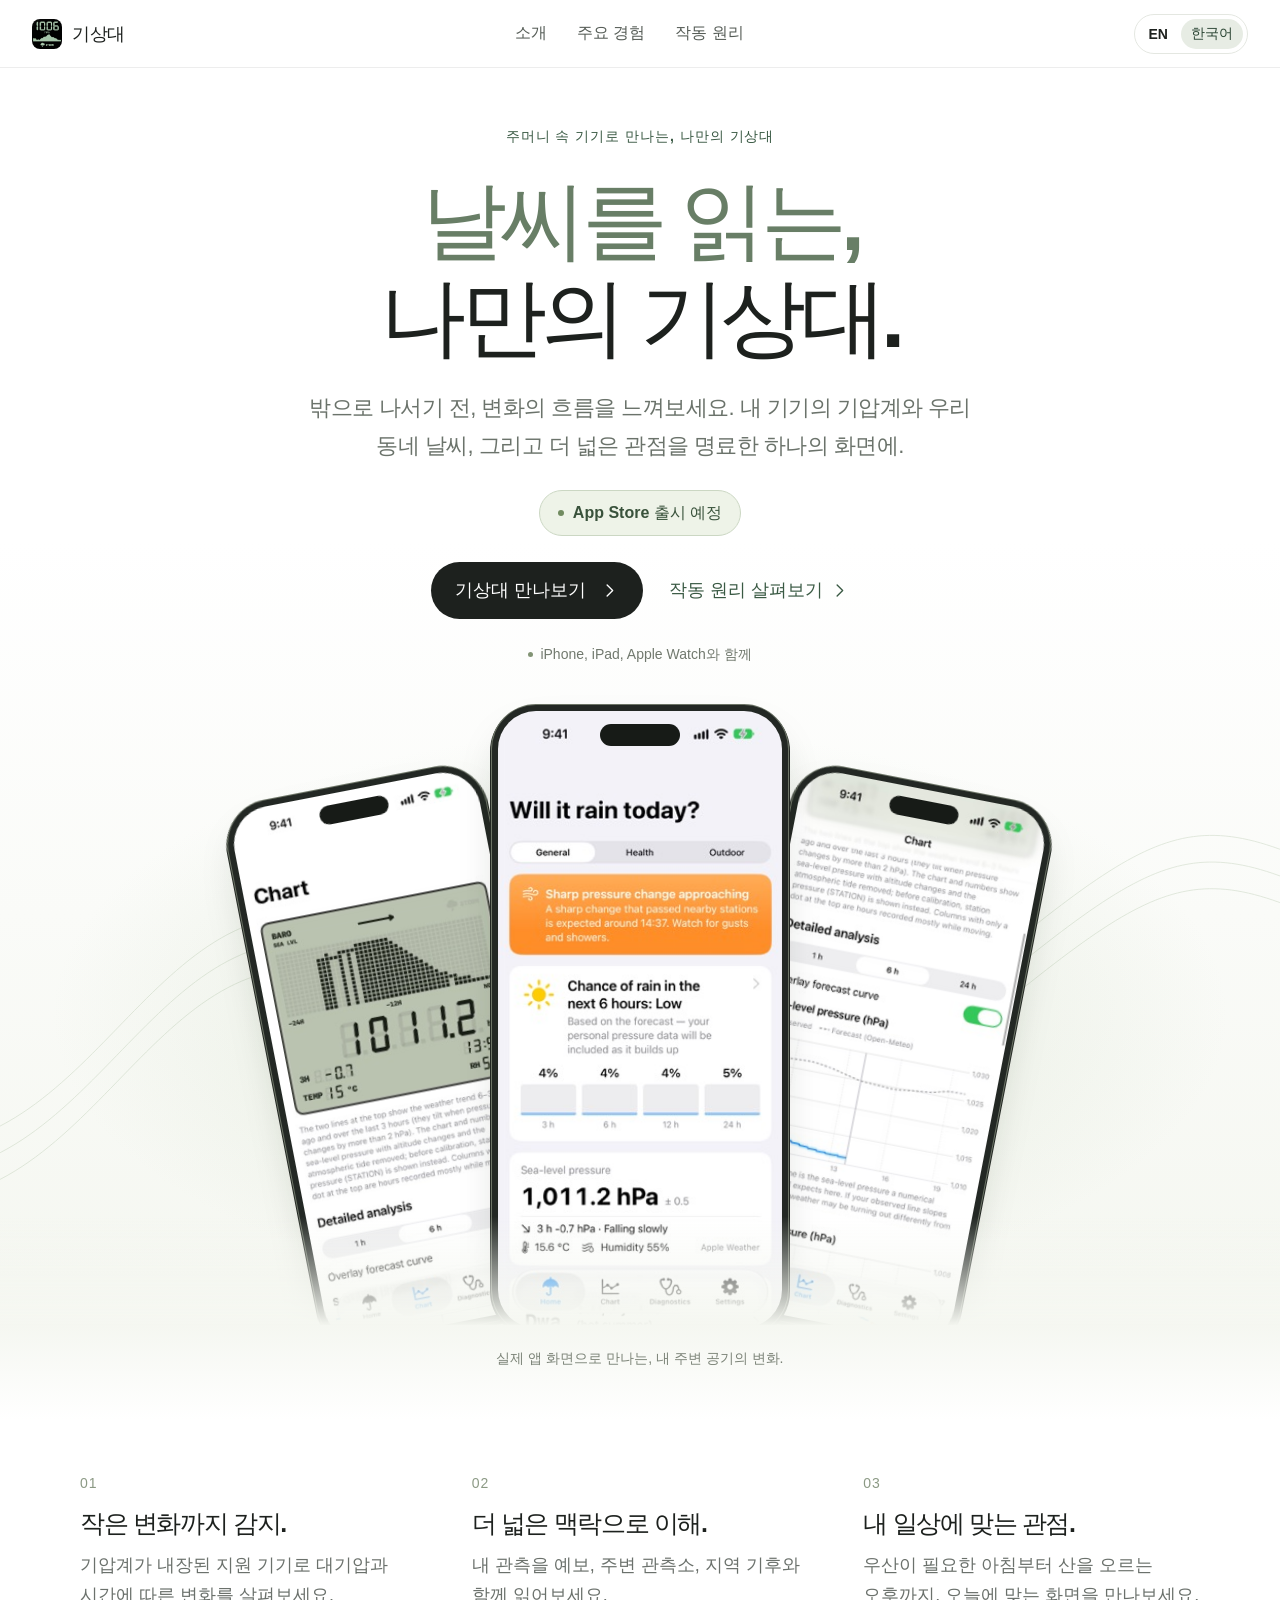
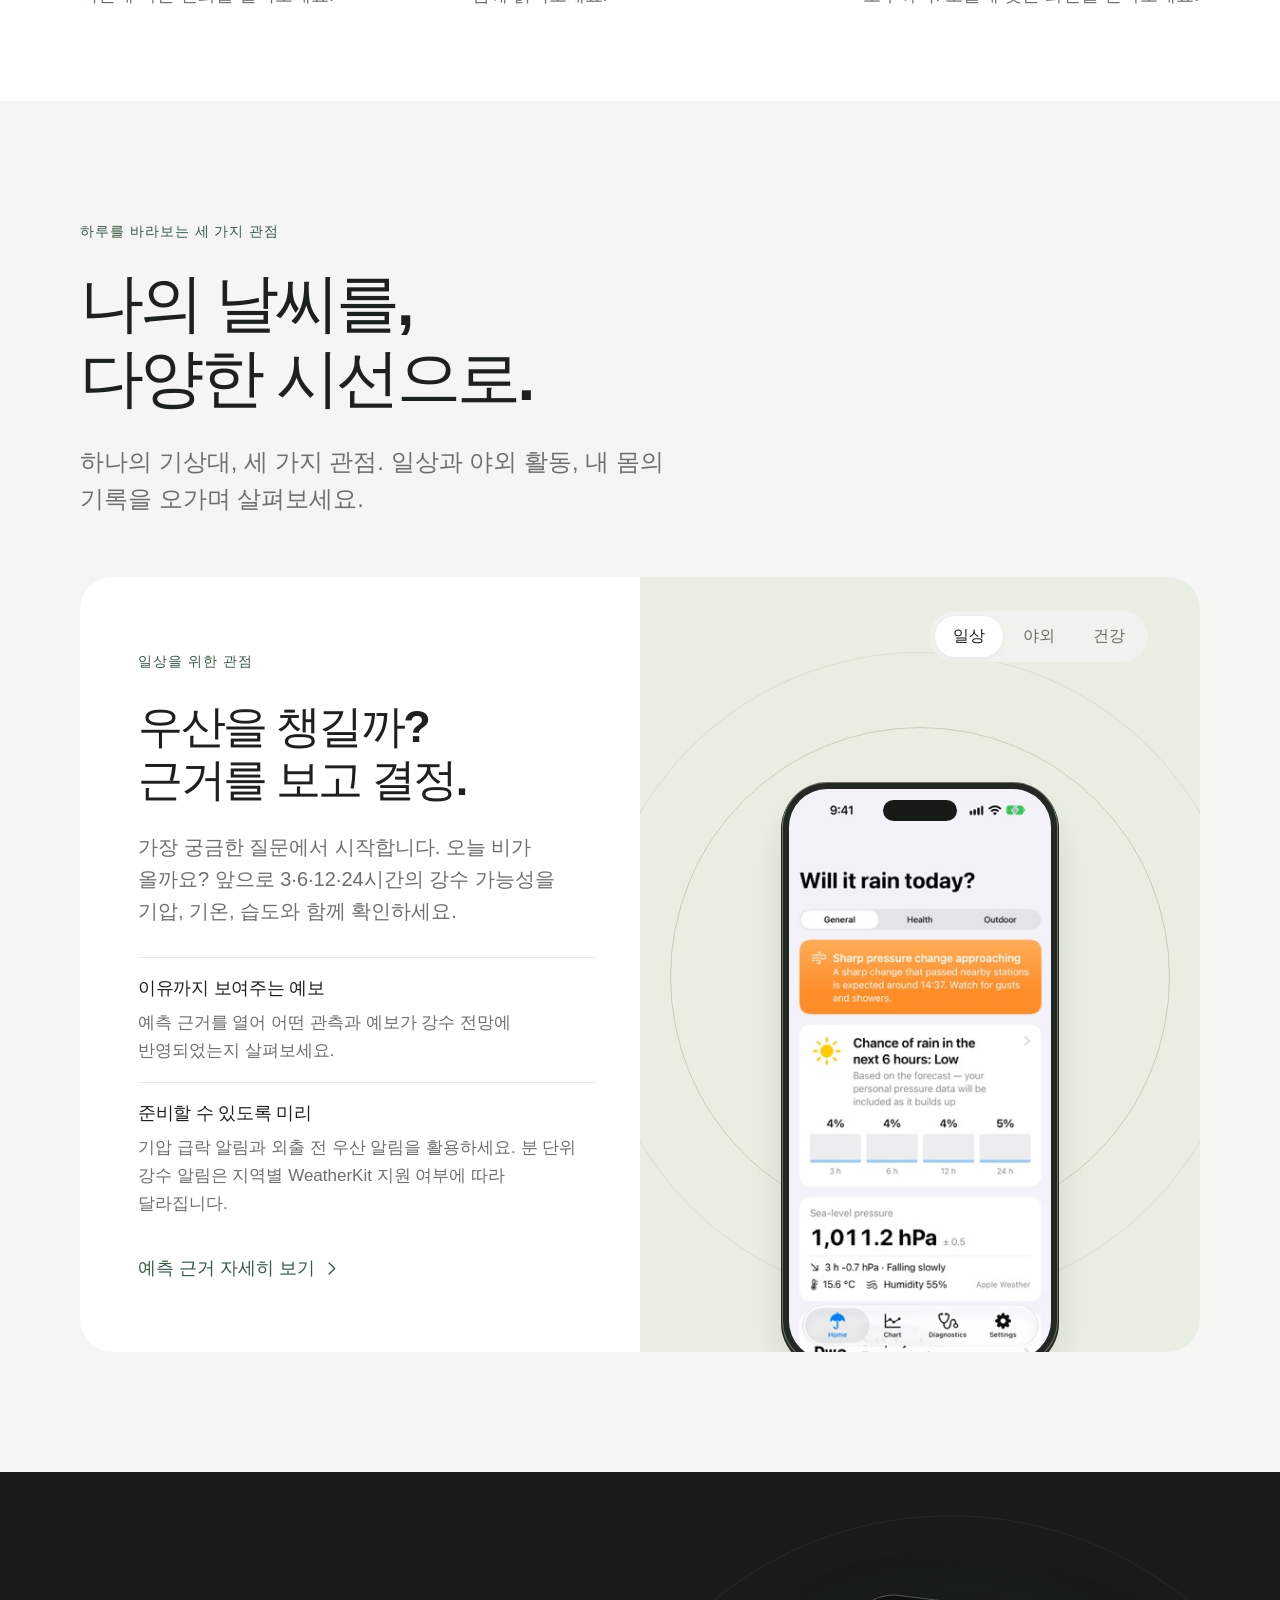
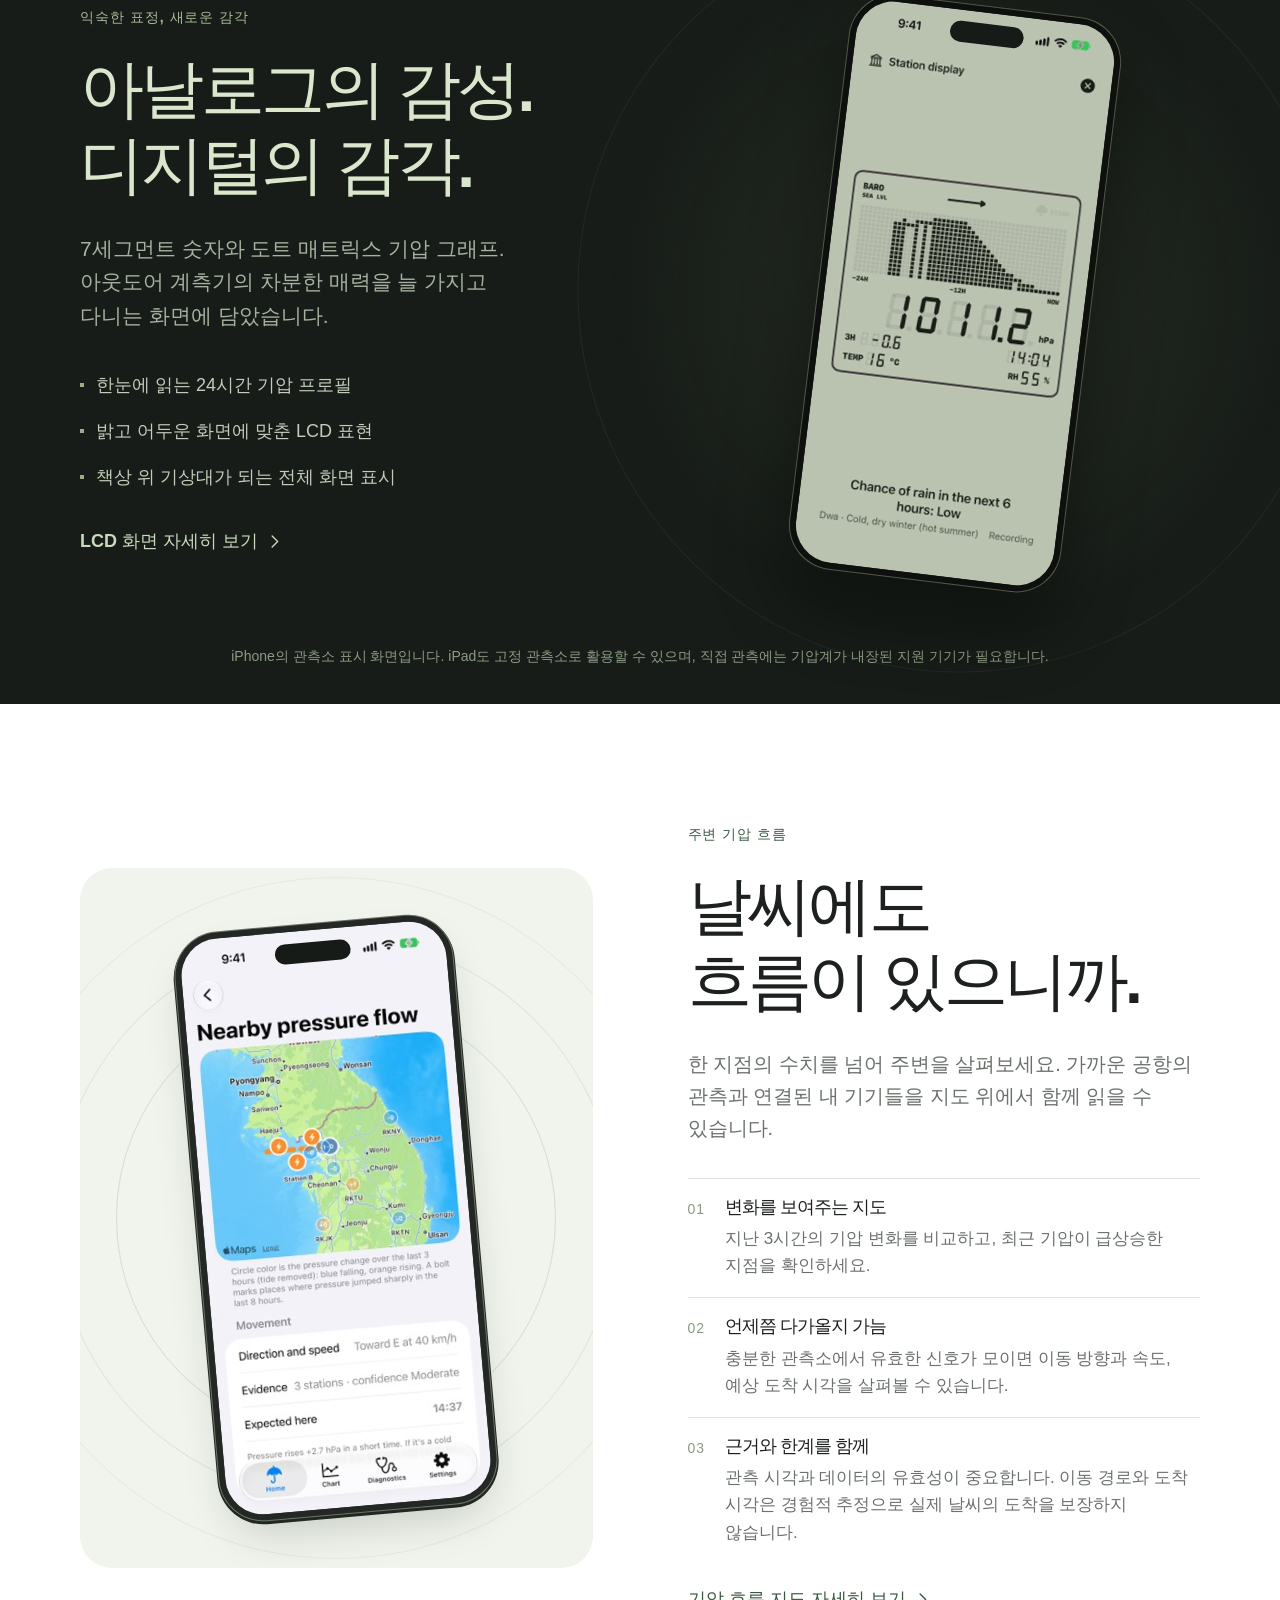
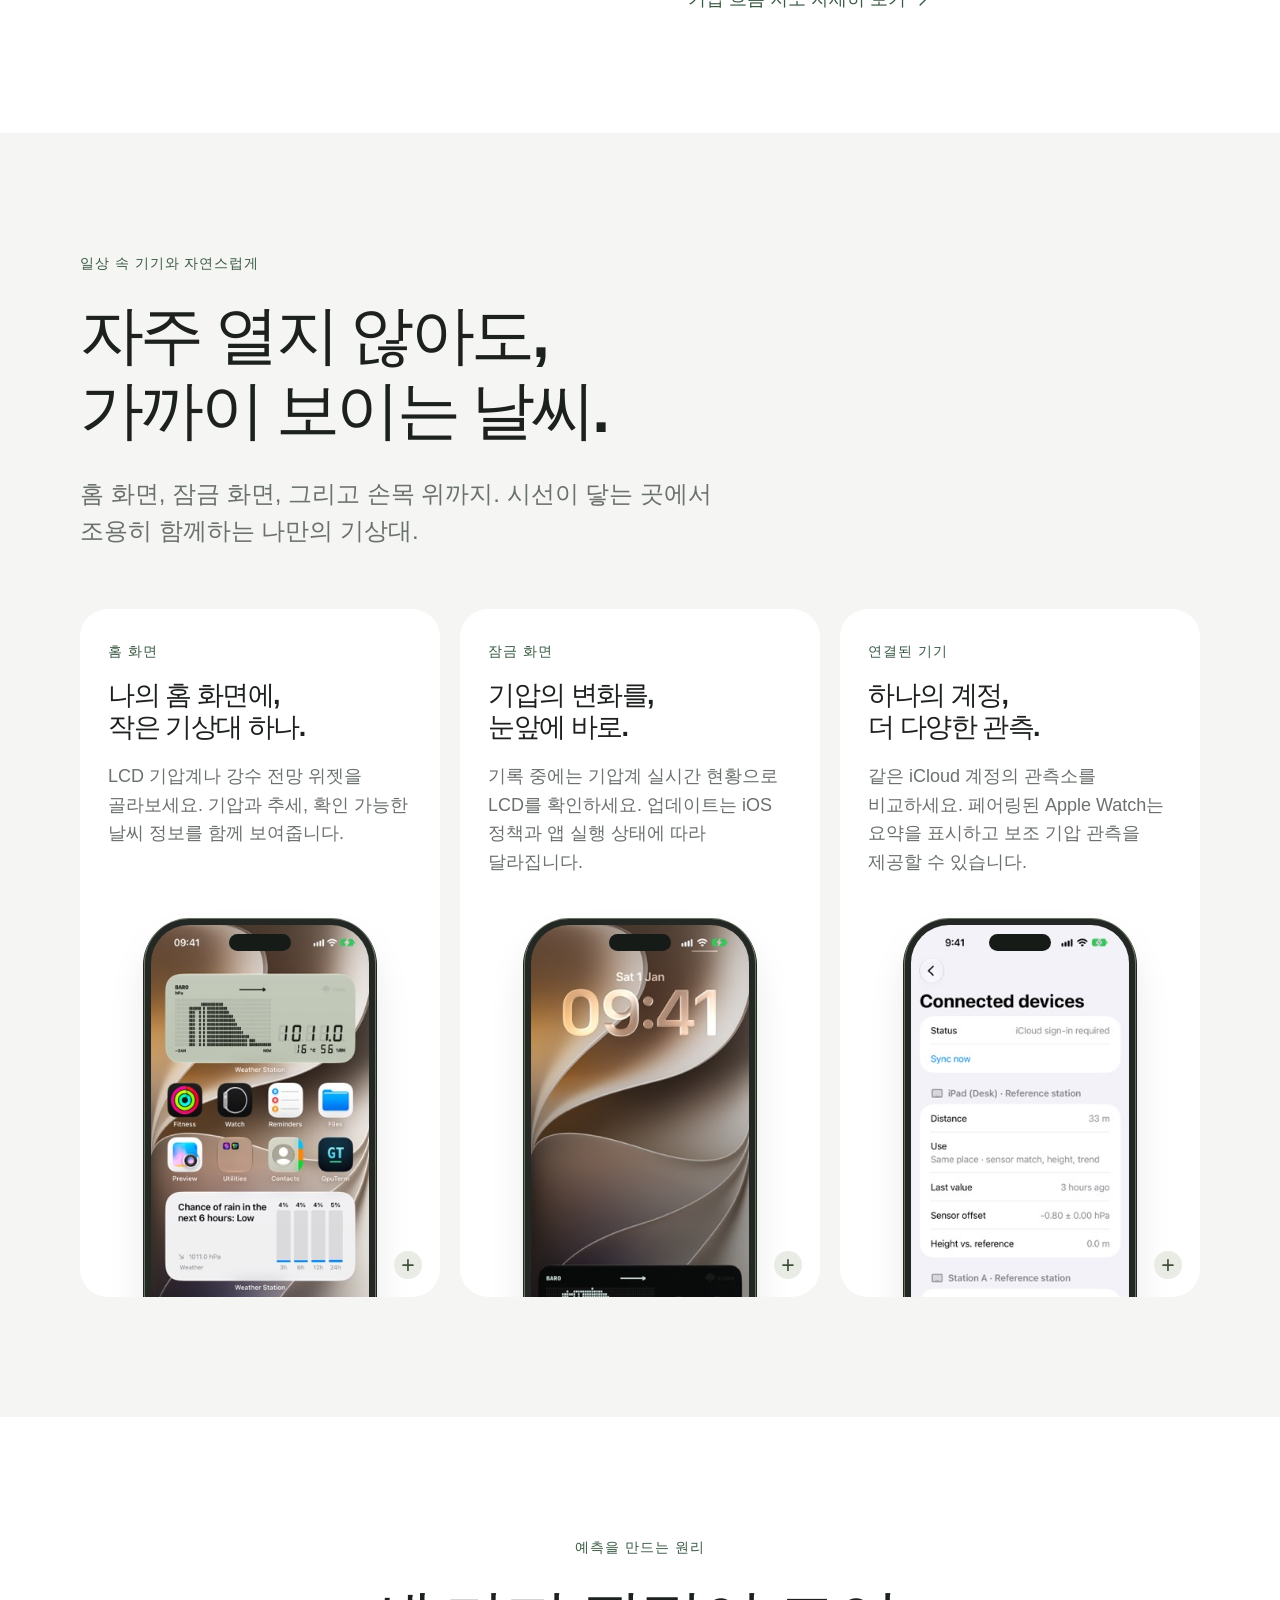
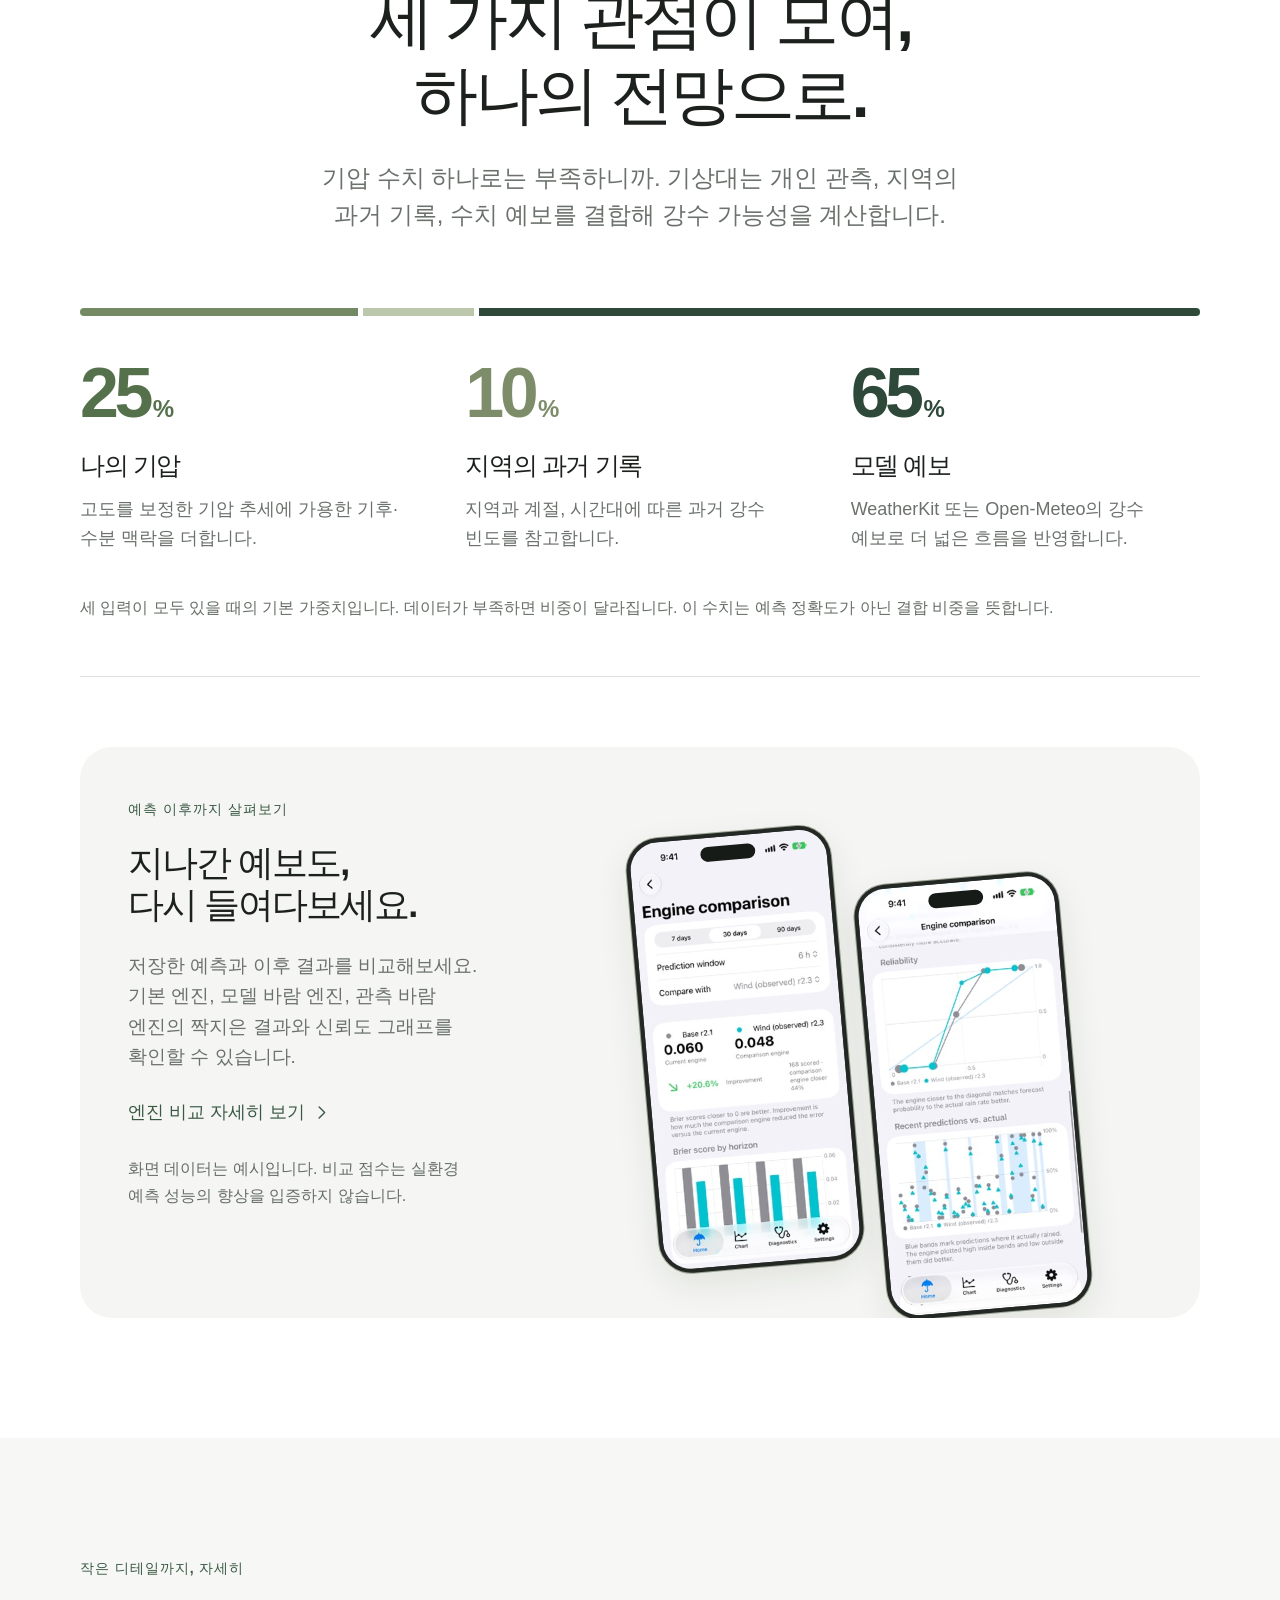
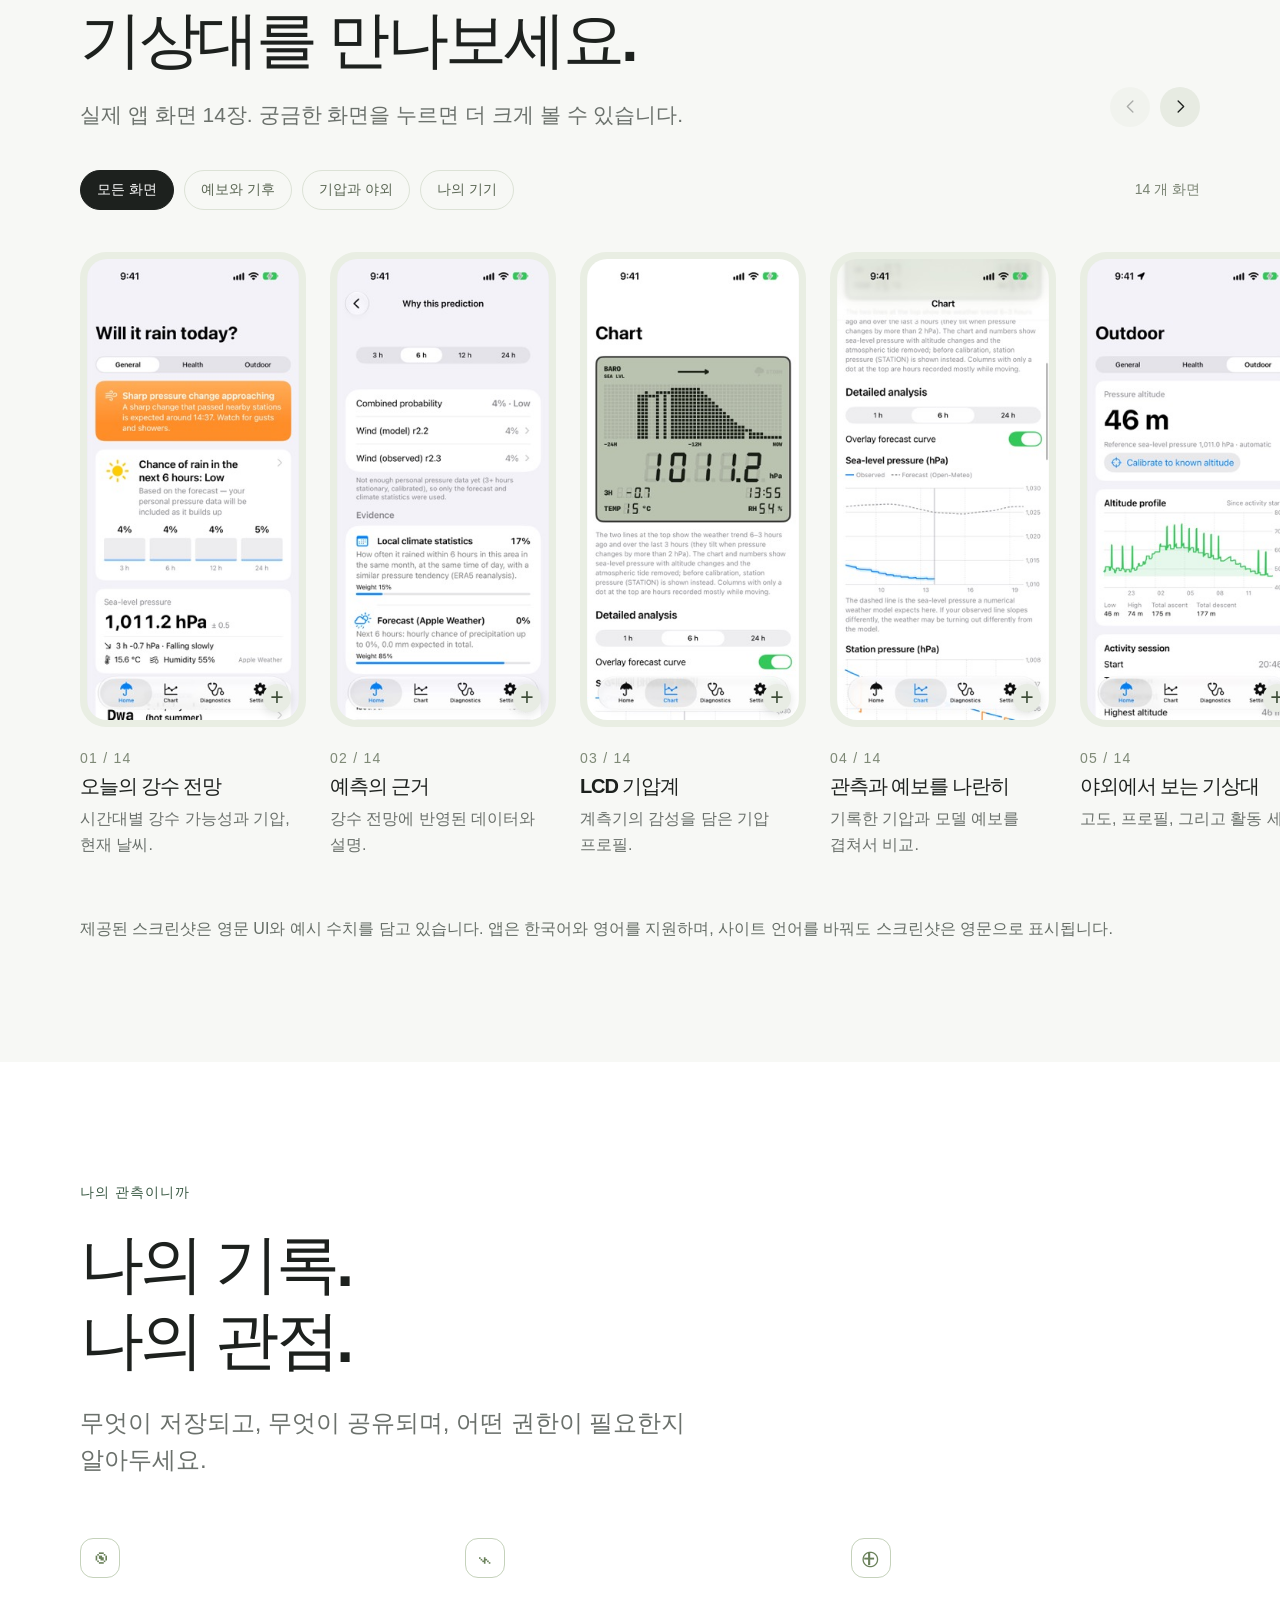
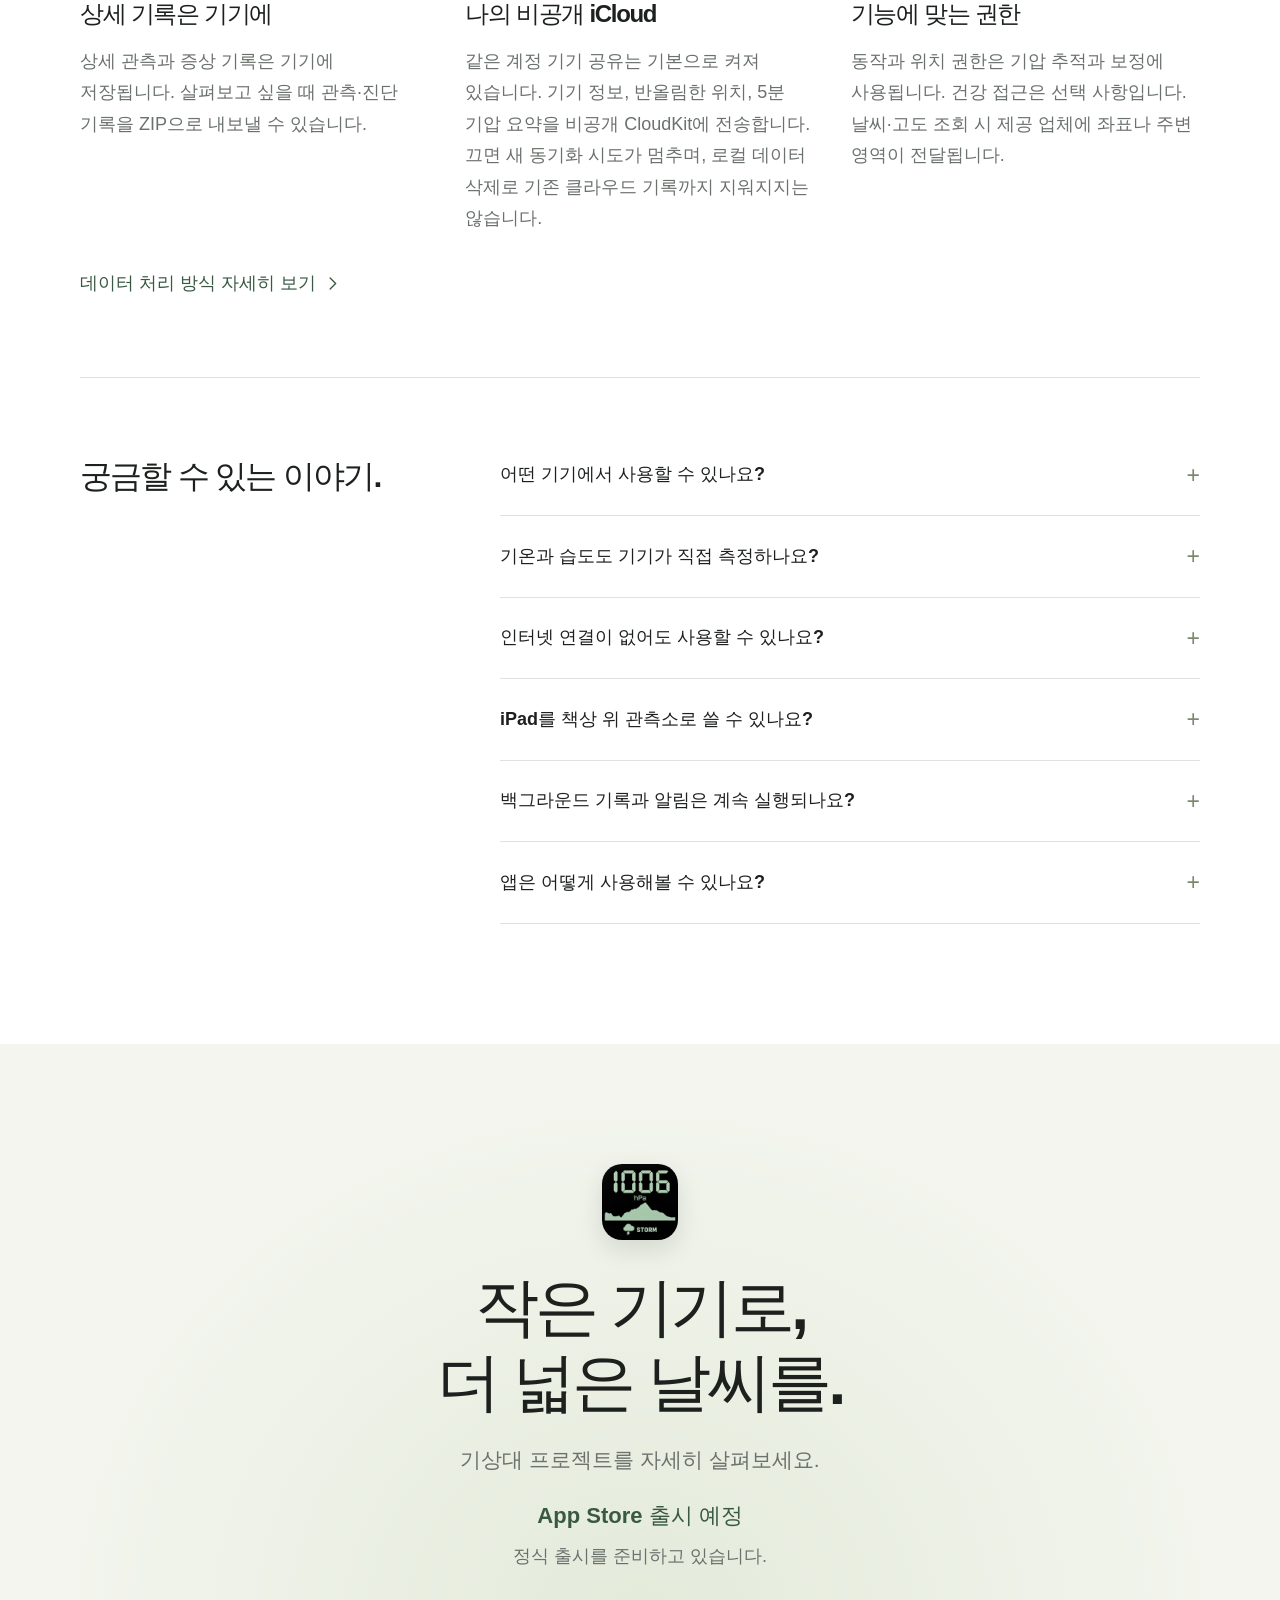
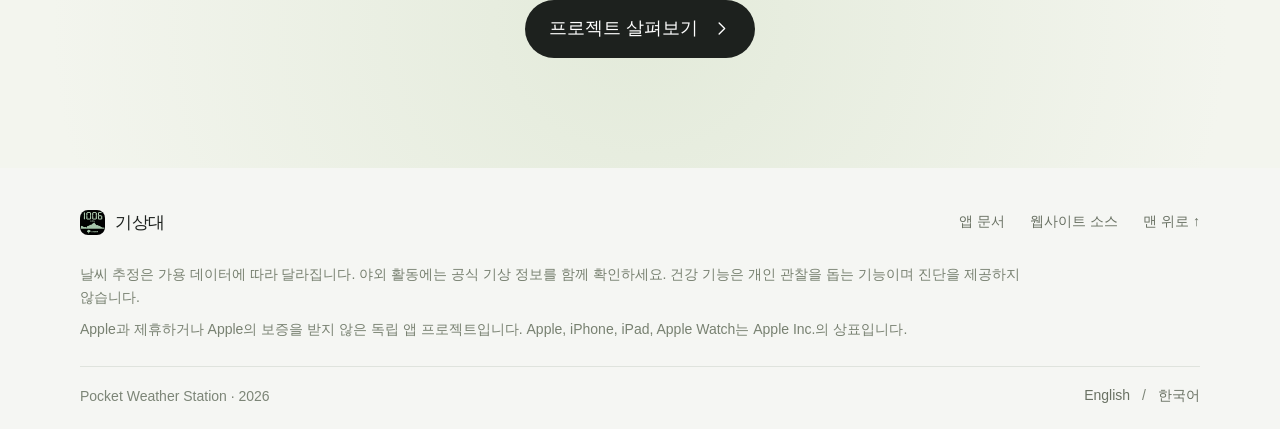
==== commit e477e1d3: "Announce upcoming App Store launch and enlarge site typography" ====
--- a/ko/index.html
+++ b/ko/index.html
@@ -18,7 +18,7 @@
   </div></header>
   <main id="main">
     <section class="hero" id="overview" aria-labelledby="hero-title">
-      <div class="hero-copy"><p class="eyebrow">주머니 속 기기로 만나는, 나만의 기상대</p><h1 id="hero-title">날씨를 읽는,<br>나만의 기상대.</h1><p class="hero-description">밖으로 나서기 전, 변화의 흐름을 느껴보세요. 내 기기의 기압계와 우리 동네 날씨, 그리고 더 넓은 관점을 명료한 하나의 화면에.</p><div class="hero-actions"><a class="button" href="#experience">기상대 만나보기<svg viewBox="0 0 24 24" aria-hidden="true"><path d="m9 5 7 7-7 7"/></svg></a><a class="text-link" href="#technology">작동 원리 살펴보기<svg viewBox="0 0 24 24" aria-hidden="true"><path d="m9 5 7 7-7 7"/></svg></a></div><p class="platforms"><span class="platform-dot" aria-hidden="true"></span>iPhone, iPad, Apple Watch와 함께</p></div>
+      <div class="hero-copy"><p class="eyebrow">주머니 속 기기로 만나는, 나만의 기상대</p><h1 id="hero-title">날씨를 읽는,<br>나만의 기상대.</h1><p class="hero-description">밖으로 나서기 전, 변화의 흐름을 느껴보세요. 내 기기의 기압계와 우리 동네 날씨, 그리고 더 넓은 관점을 명료한 하나의 화면에.</p><p class="release-badge"><span aria-hidden="true"></span>App Store 출시 예정</p><div class="hero-actions"><a class="button" href="#experience">기상대 만나보기<svg viewBox="0 0 24 24" aria-hidden="true"><path d="m9 5 7 7-7 7"/></svg></a><a class="text-link" href="#technology">작동 원리 살펴보기<svg viewBox="0 0 24 24" aria-hidden="true"><path d="m9 5 7 7-7 7"/></svg></a></div><p class="platforms"><span class="platform-dot" aria-hidden="true"></span>iPhone, iPad, Apple Watch와 함께</p></div>
       <div class="hero-stage"><svg class="atmosphere" viewBox="0 0 1440 640" fill="none" aria-hidden="true"><path d="M-100 470C120 470 180 140 410 220S770 540 1040 320 1330 70 1540 180"/><path d="M-100 500C120 500 180 170 410 250S770 570 1040 350 1330 100 1540 210"/><path d="M-100 530C120 530 180 200 410 280S770 600 1040 380 1330 130 1540 240"/></svg><div class="hero-phones"><div class="phone hero-phone-left"><img class="" src="../assets/screenshots/03-chart-lcd-600.jpg" srcset="../assets/screenshots/03-chart-lcd-600.jpg 600w, ../assets/screenshots/03-chart-lcd.jpg 1206w" sizes="(max-width: 600px) 70vw, 340px" width="1206" height="2622" alt="LCD 기압계" loading=lazy decoding="async"><span class="island" aria-hidden="true"></span></div><div class="phone hero-phone-center"><img class="" src="../assets/screenshots/01-home-600.jpg" srcset="../assets/screenshots/01-home-600.jpg 600w, ../assets/screenshots/01-home.jpg 1206w" sizes="(max-width: 600px) 70vw, 340px" width="1206" height="2622" alt="오늘의 강수 전망" fetchpriority=high decoding="async"><span class="island" aria-hidden="true"></span></div><div class="phone hero-phone-right"><img class="" src="../assets/screenshots/04-chart-forecast-600.jpg" srcset="../assets/screenshots/04-chart-forecast-600.jpg 600w, ../assets/screenshots/04-chart-forecast.jpg 1206w" sizes="(max-width: 600px) 70vw, 340px" width="1206" height="2622" alt="관측과 예보를 나란히" loading=lazy decoding="async"><span class="island" aria-hidden="true"></span></div></div></div>
       <p class="image-caption">실제 앱 화면으로 만나는, 내 주변 공기의 변화.</p>
     </section>
@@ -38,8 +38,8 @@
     <section class="ecosystem section-pad" aria-labelledby="ecosystem-title"><div class="section-width"><div class="section-heading"><p class="eyebrow">일상 속 기기와 자연스럽게</p><h2 id="ecosystem-title">자주 열지 않아도,<br>가까이 보이는 날씨.</h2><p>홈 화면, 잠금 화면, 그리고 손목 위까지. 시선이 닿는 곳에서 조용히 함께하는 나만의 기상대.</p></div><div class="ecosystem-grid"><article class="ecosystem-card"><div class="ecosystem-copy"><p class="eyebrow">홈 화면</p><h3>나의 홈 화면에,<br>작은 기상대 하나.</h3><p>LCD 기압계나 강수 전망 위젯을 골라보세요. 기압과 추세, 확인 가능한 날씨 정보를 함께 보여줍니다.</p></div><button class="screen-button" data-screen="13-widgets" aria-haspopup="dialog" aria-label="스크린샷 확대: 홈 화면에서 한눈에"><div class="phone "><img class="" src="../assets/screenshots/13-widgets-600.jpg" srcset="../assets/screenshots/13-widgets-600.jpg 600w, ../assets/screenshots/13-widgets.jpg 1206w" sizes="(max-width: 600px) 70vw, 340px" width="1206" height="2622" alt="홈 화면에서 한눈에" loading=lazy decoding="async"><span class="island" aria-hidden="true"></span></div><span class="zoom-plus" aria-hidden="true">+</span></button></article><article class="ecosystem-card"><div class="ecosystem-copy"><p class="eyebrow">잠금 화면</p><h3>기압의 변화를,<br>눈앞에 바로.</h3><p>기록 중에는 기압계 실시간 현황으로 LCD를 확인하세요. 업데이트는 iOS 정책과 앱 실행 상태에 따라 달라집니다.</p></div><button class="screen-button" data-screen="14-lock-screen" aria-haspopup="dialog" aria-label="스크린샷 확대: 잠금 화면에서도 가까이"><div class="phone "><img class="" src="../assets/screenshots/14-lock-screen-600.jpg" srcset="../assets/screenshots/14-lock-screen-600.jpg 600w, ../assets/screenshots/14-lock-screen.jpg 1206w" sizes="(max-width: 600px) 70vw, 340px" width="1206" height="2622" alt="잠금 화면에서도 가까이" loading=lazy decoding="async"><span class="island" aria-hidden="true"></span></div><span class="zoom-plus" aria-hidden="true">+</span></button></article><article class="ecosystem-card"><div class="ecosystem-copy"><p class="eyebrow">연결된 기기</p><h3>하나의 계정,<br>더 다양한 관측.</h3><p>같은 iCloud 계정의 관측소를 비교하세요. 페어링된 Apple Watch는 요약을 표시하고 보조 기압 관측을 제공할 수 있습니다.</p></div><button class="screen-button" data-screen="11-connected-devices" aria-haspopup="dialog" aria-label="스크린샷 확대: 연결된 나의 관측소"><div class="phone "><img class="" src="../assets/screenshots/11-connected-devices-600.jpg" srcset="../assets/screenshots/11-connected-devices-600.jpg 600w, ../assets/screenshots/11-connected-devices.jpg 1206w" sizes="(max-width: 600px) 70vw, 340px" width="1206" height="2622" alt="연결된 나의 관측소" loading=lazy decoding="async"><span class="island" aria-hidden="true"></span></div><span class="zoom-plus" aria-hidden="true">+</span></button></article></div></div></section>
     <section class="technology section-pad" id="technology" aria-labelledby="tech-title"><div class="section-width"><div class="section-heading centered"><p class="eyebrow">예측을 만드는 원리</p><h2 id="tech-title">세 가지 관점이 모여,<br>하나의 전망으로.</h2><p>기압 수치 하나로는 부족하니까. 기상대는 개인 관측, 지역의 과거 기록, 수치 예보를 결합해 강수 가능성을 계산합니다.</p></div><div class="blend-bar" aria-hidden="true"><span></span><span></span><span></span></div><div class="ingredients"><article class="ingredient ingredient-0"><p class="weight">25<span>%</span></p><h3>나의 기압</h3><p>고도를 보정한 기압 추세에 가용한 기후·수분 맥락을 더합니다.</p></article><article class="ingredient ingredient-1"><p class="weight">10<span>%</span></p><h3>지역의 과거 기록</h3><p>지역과 계절, 시간대에 따른 과거 강수 빈도를 참고합니다.</p></article><article class="ingredient ingredient-2"><p class="weight">65<span>%</span></p><h3>모델 예보</h3><p>WeatherKit 또는 Open-Meteo의 강수 예보로 더 넓은 흐름을 반영합니다.</p></article></div><p class="footnote weight-note">세 입력이 모두 있을 때의 기본 가중치입니다. 데이터가 부족하면 비중이 달라집니다. 이 수치는 예측 정확도가 아닌 결합 비중을 뜻합니다.</p><div class="comparison"><div class="comparison-copy"><p class="eyebrow">예측 이후까지 살펴보기</p><h3>지나간 예보도,<br>다시 들여다보세요.</h3><p>저장한 예측과 이후 결과를 비교해보세요. 기본 엔진, 모델 바람 엔진, 관측 바람 엔진의 짝지은 결과와 신뢰도 그래프를 확인할 수 있습니다.</p><button class="text-link" type="button" data-screen="09-engine-comparison" aria-haspopup="dialog">엔진 비교 자세히 보기<svg viewBox="0 0 24 24" aria-hidden="true"><path d="m9 5 7 7-7 7"/></svg></button><p class="footnote">화면 데이터는 예시입니다. 비교 점수는 실환경 예측 성능의 향상을 입증하지 않습니다.</p></div><div class="comparison-visual"><div class="phone "><img class="" src="../assets/screenshots/09-engine-comparison-600.jpg" srcset="../assets/screenshots/09-engine-comparison-600.jpg 600w, ../assets/screenshots/09-engine-comparison.jpg 1206w" sizes="(max-width: 600px) 70vw, 340px" width="1206" height="2622" alt="예측 엔진 비교" loading=lazy decoding="async"><span class="island" aria-hidden="true"></span></div><div class="phone "><img class="" src="../assets/screenshots/10-engine-charts-600.jpg" srcset="../assets/screenshots/10-engine-charts-600.jpg 600w, ../assets/screenshots/10-engine-charts.jpg 1206w" sizes="(max-width: 600px) 70vw, 340px" width="1206" height="2622" alt="지난 예측을 더 자세히" loading=lazy decoding="async"><span class="island" aria-hidden="true"></span></div></div></div></div></section>
     <section class="gallery section-pad" id="screens" aria-labelledby="gallery-title"><div class="section-width"><div class="gallery-heading"><div><p class="eyebrow">작은 디테일까지, 자세히</p><h2 id="gallery-title">기상대를 만나보세요.</h2><p class="body-large">실제 앱 화면 14장. 궁금한 화면을 누르면 더 크게 볼 수 있습니다.</p></div><div class="gallery-arrows"><button type="button" data-scroll="-1" aria-label="이전 화면 보기"><svg viewBox="0 0 24 24" aria-hidden="true"><path d="m15 5-7 7 7 7"/></svg></button><button type="button" data-scroll="1" aria-label="다음 화면 보기"><svg viewBox="0 0 24 24" aria-hidden="true"><path d="m9 5 7 7-7 7"/></svg></button></div></div><div class="gallery-controls"><div class="filters" role="group" aria-label="앱 스크린샷 갤러리"><button type="button" data-filter="0" aria-pressed="true">모든 화면</button><button type="button" data-filter="1" aria-pressed="false">예보와 기후</button><button type="button" data-filter="2" aria-pressed="false">기압과 야외</button><button type="button" data-filter="3" aria-pressed="false">나의 기기</button></div><span class="gallery-count" aria-live="polite" data-count-suffix="개 화면">14 개 화면</span></div></div><div class="gallery-track" aria-label="앱 스크린샷 갤러리" tabindex="0"><article class="gallery-card" data-group="1"><button class="gallery-image" type="button" data-screen="01-home" aria-haspopup="dialog" aria-label="스크린샷 확대: 오늘의 강수 전망"><img class="" src="../assets/screenshots/01-home-600.jpg" srcset="../assets/screenshots/01-home-600.jpg 600w, ../assets/screenshots/01-home.jpg 1206w" sizes="(max-width: 600px) 70vw, 340px" width="1206" height="2622" alt="오늘의 강수 전망" loading=lazy decoding="async"><span class="zoom-plus" aria-hidden="true">+</span></button><span class="screen-index">01 / 14</span><h3>오늘의 강수 전망</h3><p>시간대별 강수 가능성과 기압, 현재 날씨.</p></article><article class="gallery-card" data-group="1"><button class="gallery-image" type="button" data-screen="02-prediction-rationale" aria-haspopup="dialog" aria-label="스크린샷 확대: 예측의 근거"><img class="" src="../assets/screenshots/02-prediction-rationale-600.jpg" srcset="../assets/screenshots/02-prediction-rationale-600.jpg 600w, ../assets/screenshots/02-prediction-rationale.jpg 1206w" sizes="(max-width: 600px) 70vw, 340px" width="1206" height="2622" alt="예측의 근거" loading=lazy decoding="async"><span class="zoom-plus" aria-hidden="true">+</span></button><span class="screen-index">02 / 14</span><h3>예측의 근거</h3><p>강수 전망에 반영된 데이터와 설명.</p></article><article class="gallery-card" data-group="2"><button class="gallery-image" type="button" data-screen="03-chart-lcd" aria-haspopup="dialog" aria-label="스크린샷 확대: LCD 기압계"><img class="" src="../assets/screenshots/03-chart-lcd-600.jpg" srcset="../assets/screenshots/03-chart-lcd-600.jpg 600w, ../assets/screenshots/03-chart-lcd.jpg 1206w" sizes="(max-width: 600px) 70vw, 340px" width="1206" height="2622" alt="LCD 기압계" loading=lazy decoding="async"><span class="zoom-plus" aria-hidden="true">+</span></button><span class="screen-index">03 / 14</span><h3>LCD 기압계</h3><p>계측기의 감성을 담은 기압 프로필.</p></article><article class="gallery-card" data-group="2"><button class="gallery-image" type="button" data-screen="04-chart-forecast" aria-haspopup="dialog" aria-label="스크린샷 확대: 관측과 예보를 나란히"><img class="" src="../assets/screenshots/04-chart-forecast-600.jpg" srcset="../assets/screenshots/04-chart-forecast-600.jpg 600w, ../assets/screenshots/04-chart-forecast.jpg 1206w" sizes="(max-width: 600px) 70vw, 340px" width="1206" height="2622" alt="관측과 예보를 나란히" loading=lazy decoding="async"><span class="zoom-plus" aria-hidden="true">+</span></button><span class="screen-index">04 / 14</span><h3>관측과 예보를 나란히</h3><p>기록한 기압과 모델 예보를 겹쳐서 비교.</p></article><article class="gallery-card" data-group="2"><button class="gallery-image" type="button" data-screen="05-outdoor" aria-haspopup="dialog" aria-label="스크린샷 확대: 야외에서 보는 기상대"><img class="" src="../assets/screenshots/05-outdoor-600.jpg" srcset="../assets/screenshots/05-outdoor-600.jpg 600w, ../assets/screenshots/05-outdoor.jpg 1206w" sizes="(max-width: 600px) 70vw, 340px" width="1206" height="2622" alt="야외에서 보는 기상대" loading=lazy decoding="async"><span class="zoom-plus" aria-hidden="true">+</span></button><span class="screen-index">05 / 14</span><h3>야외에서 보는 기상대</h3><p>고도, 프로필, 그리고 활동 세션.</p></article><article class="gallery-card" data-group="2"><button class="gallery-image" type="button" data-screen="06-pressure-flow-map" aria-haspopup="dialog" aria-label="스크린샷 확대: 주변 기압 흐름 읽기"><img class="" src="../assets/screenshots/06-pressure-flow-map-600.jpg" srcset="../assets/screenshots/06-pressure-flow-map-600.jpg 600w, ../assets/screenshots/06-pressure-flow-map.jpg 1206w" sizes="(max-width: 600px) 70vw, 340px" width="1206" height="2622" alt="주변 기압 흐름 읽기" loading=lazy decoding="async"><span class="zoom-plus" aria-hidden="true">+</span></button><span class="screen-index">06 / 14</span><h3>주변 기압 흐름 읽기</h3><p>주변 관측소의 변화와 추정 이동 흐름.</p></article><article class="gallery-card" data-group="2"><button class="gallery-image" type="button" data-screen="07-health" aria-haspopup="dialog" aria-label="스크린샷 확대: 나의 건강 기록과 함께"><img class="" src="../assets/screenshots/07-health-600.jpg" srcset="../assets/screenshots/07-health-600.jpg 600w, ../assets/screenshots/07-health.jpg 1206w" sizes="(max-width: 600px) 70vw, 340px" width="1206" height="2622" alt="나의 건강 기록과 함께" loading=lazy decoding="async"><span class="zoom-plus" aria-hidden="true">+</span></button><span class="screen-index">07 / 14</span><h3>나의 건강 기록과 함께</h3><p>증상 기록과 함께 살펴보는 기압 변화.</p></article><article class="gallery-card" data-group="1"><button class="gallery-image" type="button" data-screen="08-climate-zone" aria-haspopup="dialog" aria-label="스크린샷 확대: 우리 지역의 기후"><img class="" src="../assets/screenshots/08-climate-zone-600.jpg" srcset="../assets/screenshots/08-climate-zone-600.jpg 600w, ../assets/screenshots/08-climate-zone.jpg 1206w" sizes="(max-width: 600px) 70vw, 340px" width="1206" height="2622" alt="우리 지역의 기후" loading=lazy decoding="async"><span class="zoom-plus" aria-hidden="true">+</span></button><span class="screen-index">08 / 14</span><h3>우리 지역의 기후</h3><p>지역 쾨펜 기후 분류와 미래 시나리오 맥락.</p></article><article class="gallery-card" data-group="1"><button class="gallery-image" type="button" data-screen="09-engine-comparison" aria-haspopup="dialog" aria-label="스크린샷 확대: 예측 엔진 비교"><img class="" src="../assets/screenshots/09-engine-comparison-600.jpg" srcset="../assets/screenshots/09-engine-comparison-600.jpg 600w, ../assets/screenshots/09-engine-comparison.jpg 1206w" sizes="(max-width: 600px) 70vw, 340px" width="1206" height="2622" alt="예측 엔진 비교" loading=lazy decoding="async"><span class="zoom-plus" aria-hidden="true">+</span></button><span class="screen-index">09 / 14</span><h3>예측 엔진 비교</h3><p>짝지은 예측과 결과에 기반한 점수.</p></article><article class="gallery-card" data-group="1"><button class="gallery-image" type="button" data-screen="10-engine-charts" aria-haspopup="dialog" aria-label="스크린샷 확대: 지난 예측을 더 자세히"><img class="" src="../assets/screenshots/10-engine-charts-600.jpg" srcset="../assets/screenshots/10-engine-charts-600.jpg 600w, ../assets/screenshots/10-engine-charts.jpg 1206w" sizes="(max-width: 600px) 70vw, 340px" width="1206" height="2622" alt="지난 예측을 더 자세히" loading=lazy decoding="async"><span class="zoom-plus" aria-hidden="true">+</span></button><span class="screen-index">10 / 14</span><h3>지난 예측을 더 자세히</h3><p>신뢰도와 최근 예측·실제 결과 비교 그래프.</p></article><article class="gallery-card" data-group="3"><button class="gallery-image" type="button" data-screen="11-connected-devices" aria-haspopup="dialog" aria-label="스크린샷 확대: 연결된 나의 관측소"><img class="" src="../assets/screenshots/11-connected-devices-600.jpg" srcset="../assets/screenshots/11-connected-devices-600.jpg 600w, ../assets/screenshots/11-connected-devices.jpg 1206w" sizes="(max-width: 600px) 70vw, 340px" width="1206" height="2622" alt="연결된 나의 관측소" loading=lazy decoding="async"><span class="zoom-plus" aria-hidden="true">+</span></button><span class="screen-index">11 / 14</span><h3>연결된 나의 관측소</h3><p>같은 계정의 관측소, 기압 차이, 연결 상태.</p></article><article class="gallery-card" data-group="3"><button class="gallery-image" type="button" data-screen="12-station-display" aria-haspopup="dialog" aria-label="스크린샷 확대: 책상 위의 기상대"><img class="" src="../assets/screenshots/12-station-display-600.jpg" srcset="../assets/screenshots/12-station-display-600.jpg 600w, ../assets/screenshots/12-station-display.jpg 1206w" sizes="(max-width: 600px) 70vw, 340px" width="1206" height="2622" alt="책상 위의 기상대" loading=lazy decoding="async"><span class="zoom-plus" aria-hidden="true">+</span></button><span class="screen-index">12 / 14</span><h3>책상 위의 기상대</h3><p>기압에 집중하는 전체 화면 LCD 관측소 표시.</p></article><article class="gallery-card" data-group="3"><button class="gallery-image" type="button" data-screen="13-widgets" aria-haspopup="dialog" aria-label="스크린샷 확대: 홈 화면에서 한눈에"><img class="" src="../assets/screenshots/13-widgets-600.jpg" srcset="../assets/screenshots/13-widgets-600.jpg 600w, ../assets/screenshots/13-widgets.jpg 1206w" sizes="(max-width: 600px) 70vw, 340px" width="1206" height="2622" alt="홈 화면에서 한눈에" loading=lazy decoding="async"><span class="zoom-plus" aria-hidden="true">+</span></button><span class="screen-index">13 / 14</span><h3>홈 화면에서 한눈에</h3><p>LCD 기압계와 강수 전망 홈 화면 위젯.</p></article><article class="gallery-card" data-group="3"><button class="gallery-image" type="button" data-screen="14-lock-screen" aria-haspopup="dialog" aria-label="스크린샷 확대: 잠금 화면에서도 가까이"><img class="" src="../assets/screenshots/14-lock-screen-600.jpg" srcset="../assets/screenshots/14-lock-screen-600.jpg 600w, ../assets/screenshots/14-lock-screen.jpg 1206w" sizes="(max-width: 600px) 70vw, 340px" width="1206" height="2622" alt="잠금 화면에서도 가까이" loading=lazy decoding="async"><span class="zoom-plus" aria-hidden="true">+</span></button><span class="screen-index">14 / 14</span><h3>잠금 화면에서도 가까이</h3><p>기록 중 표시되는 기압계 실시간 현황.</p></article></div><p class="footnote section-width">제공된 스크린샷은 영문 UI와 예시 수치를 담고 있습니다. 앱은 한국어와 영어를 지원하며, 사이트 언어를 바꿔도 스크린샷은 영문으로 표시됩니다.</p></section>
-    <section class="privacy section-pad" id="privacy" aria-labelledby="privacy-title"><div class="section-width"><div class="section-heading"><p class="eyebrow">나의 관측이니까</p><h2 id="privacy-title">나의 기록.<br>나의 관점.</h2><p>무엇이 저장되고, 무엇이 공유되며, 어떤 권한이 필요한지 알아두세요.</p></div><div class="privacy-grid"><article><span class="privacy-symbol" aria-hidden="true">◉</span><h3>상세 기록은 기기에</h3><p>상세 관측과 증상 기록은 기기에 저장됩니다. 살펴보고 싶을 때 관측·진단 기록을 ZIP으로 내보낼 수 있습니다.</p></article><article><span class="privacy-symbol" aria-hidden="true">⌁</span><h3>나의 비공개 iCloud</h3><p>같은 계정 기기 공유는 기본으로 켜져 있습니다. 기기 정보, 반올림한 위치, 5분 기압 요약을 비공개 CloudKit에 전송합니다. 끄면 새 동기화 시도가 멈추며, 로컬 데이터 삭제로 기존 클라우드 기록까지 지워지지는 않습니다.</p></article><article><span class="privacy-symbol" aria-hidden="true">⊕</span><h3>기능에 맞는 권한</h3><p>동작과 위치 권한은 기압 추적과 보정에 사용됩니다. 건강 접근은 선택 사항입니다. 날씨·고도 조회 시 제공 업체에 좌표나 주변 영역이 전달됩니다.</p></article></div><a class="text-link" href="https://github.com/fortranmentis/pocket_weather_station/blob/main/README.ko.md#데이터와-개인정보">데이터 처리 방식 자세히 보기<svg viewBox="0 0 24 24" aria-hidden="true"><path d="m9 5 7 7-7 7"/></svg></a><div class="faq"><h3>궁금할 수 있는 이야기.</h3><div><details><summary>어떤 기기에서 사용할 수 있나요?<span aria-hidden="true">+</span></summary><p>iOS/iPadOS 17 이상 iPhone·iPad, 그리고 선택적으로 watchOS 10 이상 Apple Watch를 지원하는 프로젝트입니다. 직접 기압을 측정하려면 기압계가 내장된 지원 기기가 필요합니다. Watch는 iPhone을 보조하며 독립된 예보 엔진은 아닙니다.</p></details><details><summary>기온과 습도도 기기가 직접 측정하나요?<span aria-hidden="true">+</span></summary><p>기압은 지원 기기에 내장된 기압계로 측정합니다. 기온과 상대습도는 날씨 제공 업체가 전하는 해당 지역의 값이며, 휴대전화가 직접 측정한 온습도가 아닙니다.</p></details><details><summary>인터넷 연결이 없어도 사용할 수 있나요?<span aria-hidden="true">+</span></summary><p>필요한 위치 정보가 확보되어 있다면 로컬 센서 기록, 저장한 관측, 내장 기후 분류 등을 활용할 수 있습니다. 최신 예보, 공항 관측, 과거 자료 다운로드, iCloud 동기화에는 네트워크가 필요합니다.</p></details><details><summary>iPad를 책상 위 관측소로 쓸 수 있나요?<span aria-hidden="true">+</span></summary><p>기압계가 내장된 지원 기기라면 가능합니다. 고정된 위치에 두고 기준 관측소 모드를 켠 뒤 기록을 시작하고 관측소 표시를 여세요. 전체 화면이 열려 있는 동안 화면 꺼짐을 막습니다. 오래 사용한다면 외부 전원 연결을 권장합니다.</p></details><details><summary>백그라운드 기록과 알림은 계속 실행되나요?<span aria-hidden="true">+</span></summary><p>백그라운드 실행, 위젯 갱신, 실시간 현황은 iOS가 관리합니다. 권한, 전원 설정, 데이터, 지역에 따라 업데이트와 알림이 달라집니다. 연속 센서 기록이나 정확한 전달 시각을 보장하지는 않습니다.</p></details><details><summary>앱은 어떻게 사용해볼 수 있나요?<span aria-hidden="true">+</span></summary><p>현재 소스 프로젝트 버전은 0.1.0입니다. 이 사이트에서는 프로젝트와 빌드 안내로 연결하며, App Store 다운로드 링크는 제공하지 않습니다. 기기 빌드에는 Xcode, 서명, 해당 Apple 서비스 설정이 필요합니다.</p></details></div></div></div></section>
-    <section class="closing section-pad" aria-labelledby="closing-title"><img src="../assets/app-icon.png" width="76" height="76" alt="" loading="lazy"><h2 id="closing-title">작은 기기로,<br>더 넓은 날씨를.</h2><p>기상대 프로젝트를 자세히 살펴보세요.</p><a class="button" href="https://github.com/fortranmentis/pocket_weather_station">프로젝트 살펴보기<svg viewBox="0 0 24 24" aria-hidden="true"><path d="m9 5 7 7-7 7"/></svg></a></section>
+    <section class="privacy section-pad" id="privacy" aria-labelledby="privacy-title"><div class="section-width"><div class="section-heading"><p class="eyebrow">나의 관측이니까</p><h2 id="privacy-title">나의 기록.<br>나의 관점.</h2><p>무엇이 저장되고, 무엇이 공유되며, 어떤 권한이 필요한지 알아두세요.</p></div><div class="privacy-grid"><article><span class="privacy-symbol" aria-hidden="true">◉</span><h3>상세 기록은 기기에</h3><p>상세 관측과 증상 기록은 기기에 저장됩니다. 살펴보고 싶을 때 관측·진단 기록을 ZIP으로 내보낼 수 있습니다.</p></article><article><span class="privacy-symbol" aria-hidden="true">⌁</span><h3>나의 비공개 iCloud</h3><p>같은 계정 기기 공유는 기본으로 켜져 있습니다. 기기 정보, 반올림한 위치, 5분 기압 요약을 비공개 CloudKit에 전송합니다. 끄면 새 동기화 시도가 멈추며, 로컬 데이터 삭제로 기존 클라우드 기록까지 지워지지는 않습니다.</p></article><article><span class="privacy-symbol" aria-hidden="true">⊕</span><h3>기능에 맞는 권한</h3><p>동작과 위치 권한은 기압 추적과 보정에 사용됩니다. 건강 접근은 선택 사항입니다. 날씨·고도 조회 시 제공 업체에 좌표나 주변 영역이 전달됩니다.</p></article></div><a class="text-link" href="https://github.com/fortranmentis/pocket_weather_station/blob/main/README.ko.md#데이터와-개인정보">데이터 처리 방식 자세히 보기<svg viewBox="0 0 24 24" aria-hidden="true"><path d="m9 5 7 7-7 7"/></svg></a><div class="faq"><h3>궁금할 수 있는 이야기.</h3><div><details><summary>어떤 기기에서 사용할 수 있나요?<span aria-hidden="true">+</span></summary><p>iOS/iPadOS 17 이상 iPhone·iPad, 그리고 선택적으로 watchOS 10 이상 Apple Watch를 지원하는 프로젝트입니다. 직접 기압을 측정하려면 기압계가 내장된 지원 기기가 필요합니다. Watch는 iPhone을 보조하며 독립된 예보 엔진은 아닙니다.</p></details><details><summary>기온과 습도도 기기가 직접 측정하나요?<span aria-hidden="true">+</span></summary><p>기압은 지원 기기에 내장된 기압계로 측정합니다. 기온과 상대습도는 날씨 제공 업체가 전하는 해당 지역의 값이며, 휴대전화가 직접 측정한 온습도가 아닙니다.</p></details><details><summary>인터넷 연결이 없어도 사용할 수 있나요?<span aria-hidden="true">+</span></summary><p>필요한 위치 정보가 확보되어 있다면 로컬 센서 기록, 저장한 관측, 내장 기후 분류 등을 활용할 수 있습니다. 최신 예보, 공항 관측, 과거 자료 다운로드, iCloud 동기화에는 네트워크가 필요합니다.</p></details><details><summary>iPad를 책상 위 관측소로 쓸 수 있나요?<span aria-hidden="true">+</span></summary><p>기압계가 내장된 지원 기기라면 가능합니다. 고정된 위치에 두고 기준 관측소 모드를 켠 뒤 기록을 시작하고 관측소 표시를 여세요. 전체 화면이 열려 있는 동안 화면 꺼짐을 막습니다. 오래 사용한다면 외부 전원 연결을 권장합니다.</p></details><details><summary>백그라운드 기록과 알림은 계속 실행되나요?<span aria-hidden="true">+</span></summary><p>백그라운드 실행, 위젯 갱신, 실시간 현황은 iOS가 관리합니다. 권한, 전원 설정, 데이터, 지역에 따라 업데이트와 알림이 달라집니다. 연속 센서 기록이나 정확한 전달 시각을 보장하지는 않습니다.</p></details><details><summary>앱은 어떻게 사용해볼 수 있나요?<span aria-hidden="true">+</span></summary><p>기상대는 App Store 출시를 준비하고 있습니다. 정식 출시 전에는 프로젝트 소스와 빌드 안내를 살펴볼 수 있습니다. 현재 소스 버전은 0.1.0이며, 직접 기기에 빌드하려면 Xcode, 서명, 해당 Apple 서비스 설정이 필요합니다.</p></details></div></div></div></section>
+    <section class="closing section-pad" aria-labelledby="closing-title"><img src="../assets/app-icon.png" width="76" height="76" alt="" loading="lazy"><h2 id="closing-title">작은 기기로,<br>더 넓은 날씨를.</h2><p>기상대 프로젝트를 자세히 살펴보세요.</p><p class="release-announcement"><strong>App Store 출시 예정</strong><span>정식 출시를 준비하고 있습니다.</span></p><a class="button" href="https://github.com/fortranmentis/pocket_weather_station">프로젝트 살펴보기<svg viewBox="0 0 24 24" aria-hidden="true"><path d="m9 5 7 7-7 7"/></svg></a></section>
   </main>
   <footer class="site-footer"><div class="section-width"><div class="footer-top"><a class="brand" href="#top"><img src="../assets/app-icon.png" width="25" height="25" alt=""><span>기상대</span></a><div><a href="https://github.com/fortranmentis/pocket_weather_station/blob/main/README.ko.md">앱 문서</a><a href="https://github.com/fortranmentis/pocket_weather_station_hp">웹사이트 소스</a><a href="#top">맨 위로 ↑</a></div></div><p>날씨 추정은 가용 데이터에 따라 달라집니다. 야외 활동에는 공식 기상 정보를 함께 확인하세요. 건강 기능은 개인 관찰을 돕는 기능이며 진단을 제공하지 않습니다.</p><p>Apple과 제휴하거나 Apple의 보증을 받지 않은 독립 앱 프로젝트입니다. Apple, iPhone, iPad, Apple Watch는 Apple Inc.의 상표입니다.</p><div class="footer-bottom"><span>Pocket Weather Station · 2026</span><div><a href="../" lang="en" hreflang="en">English</a><span aria-hidden="true">/</span><a href="./" lang="ko" hreflang="ko">한국어</a></div></div></div></footer>
   <dialog class="screenshot-dialog" aria-labelledby="dialog-title" aria-describedby="dialog-description"><div class="dialog-top"><div><p id="dialog-position"></p><h2 id="dialog-title"></h2></div><div class="dialog-tools"><button type="button" class="dialog-zoom" aria-pressed="false" aria-label="스크린샷 더 크게 보기">⊕</button><button type="button" class="dialog-close" aria-label="스크린샷 닫기">×</button></div></div><div class="dialog-stage"><button type="button" class="dialog-prev" aria-label="이전 스크린샷"><svg viewBox="0 0 24 24" aria-hidden="true"><path d="m15 5-7 7 7 7"/></svg></button><img class="dialog-image" alt="" width="1206" height="2622"><button type="button" class="dialog-next" aria-label="다음 스크린샷"><svg viewBox="0 0 24 24" aria-hidden="true"><path d="m9 5 7 7-7 7"/></svg></button></div><p id="dialog-description"></p></dialog>
--- a/assets/style.css
+++ b/assets/style.css
@@ -1,38 +1,79 @@
 @charset "UTF-8";
 :root{--ink:#1d211e;--muted:#6b716c;--green:#395943;--mint:#d8e4d3;--paper:#f5f6f3;--line:#dfe3dd;--page:1120px;--radius:32px;font-family:-apple-system,BlinkMacSystemFont,"Segoe UI","Noto Sans KR",Helvetica,Arial,sans-serif;color:var(--ink);background:#fff;font-synthesis:none;text-rendering:optimizeLegibility;-webkit-font-smoothing:antialiased}
-*{box-sizing:border-box}html{scroll-behavior:smooth;scroll-padding-top:90px}body{margin:0}body.dialog-open{overflow:hidden}button,a{-webkit-tap-highlight-color:transparent}button,input{font:inherit}button{cursor:pointer}a{color:inherit;text-decoration:none}button{color:inherit}button:disabled{cursor:default;opacity:.35}img{max-width:100%;display:block}button,a,summary{-webkit-user-select:none;user-select:none}button:focus-visible,a:focus-visible,summary:focus-visible,[tabindex]:focus-visible{outline:3px solid #376fcd;outline-offset:5px}button svg,.text-link svg,.button svg{width:19px;height:19px;fill:none;stroke:currentColor;stroke-width:1.7;stroke-linecap:round;stroke-linejoin:round;flex:none}p{margin:0;line-height:1.6}h1,h2,h3,h4{margin:0;line-height:1.08;letter-spacing:-.045em}ul,ol{padding:0;margin:0;list-style:none}button{border:0} [hidden]{display:none!important}.section-width{width:min(var(--page),calc(100% - 80px));margin-inline:auto}.section-pad{padding-block:120px}.section-heading{max-width:740px;margin-bottom:60px}.section-heading h2,.flow-copy h2,.lcd-copy h2,.privacy h2{font-size:clamp(40px,5vw,68px);font-weight:650}.section-heading>p:last-child{max-width:650px;color:var(--muted);font-size:21px;margin-top:26px;line-height:1.55}.eyebrow{font-size:11px!important;letter-spacing:.13em;font-weight:650;line-height:1.5;text-transform:uppercase;color:var(--green);margin-bottom:24px}.body-large{font-size:19px;line-height:1.6;color:var(--muted)}.footnote{font-size:12px;line-height:1.65;color:#666e67}.text-link{display:inline-flex;align-items:center;gap:7px;background:none;padding:0;color:var(--green);font-size:15px;font-weight:550;line-height:1.5;text-align:left}.text-link:hover{text-decoration:underline;text-underline-offset:4px}.text-link svg{transition:transform .2s}.text-link:hover svg{transform:translateX(3px)}.button{display:inline-flex;align-items:center;justify-content:center;gap:14px;background:var(--ink);color:#fff;border-radius:100px;padding:16px 24px;font-size:15px;font-weight:550;line-height:1.4;transition:background .2s,transform .2s}.button:hover{background:#3e5041;transform:translateY(-2px)}.skip-link{position:fixed;top:-80px;left:16px;z-index:100;background:#fff;padding:14px;border:1px solid var(--ink);border-radius:10px}.skip-link:focus{top:12px}
+*{box-sizing:border-box}html{scroll-behavior:smooth;scroll-padding-top:90px}body{margin:0}body.dialog-open{overflow:hidden}button,a{-webkit-tap-highlight-color:transparent}button,input{font:inherit}button{cursor:pointer}a{color:inherit;text-decoration:none}button{color:inherit}button:disabled{cursor:default;opacity:.35}img{max-width:100%;display:block}button,a,summary{-webkit-user-select:none;user-select:none}button:focus-visible,a:focus-visible,summary:focus-visible,[tabindex]:focus-visible{outline:3px solid #376fcd;outline-offset:5px}button svg,.text-link svg,.button svg{width:19px;height:19px;fill:none;stroke:currentColor;stroke-width:1.7;stroke-linecap:round;stroke-linejoin:round;flex:none}p{margin:0;line-height:1.6}h1,h2,h3,h4{margin:0;line-height:1.08;letter-spacing:-.045em}ul,ol{padding:0;margin:0;list-style:none}button{border:0} [hidden]{display:none!important}.section-width{width:min(var(--page),calc(100% - 80px));margin-inline:auto}.section-pad{padding-block:120px}.section-heading{max-width:740px;margin-bottom:60px}.section-heading h2,.flow-copy h2,.lcd-copy h2,.privacy h2{font-size:clamp(40px,5vw,68px);font-weight:650}.section-heading>p:last-child{max-width:650px;color:var(--muted);font-size:24px;margin-top:26px;line-height:1.55}.eyebrow{font-size:14px!important;letter-spacing:.13em;font-weight:650;line-height:1.5;text-transform:uppercase;color:var(--green);margin-bottom:24px}.body-large{font-size:22px;line-height:1.6;color:var(--muted)}.footnote{font-size:16px;line-height:1.65;color:#666e67}.text-link{display:inline-flex;align-items:center;gap:7px;background:none;padding:0;color:var(--green);font-size:18px;font-weight:550;line-height:1.5;text-align:left}.text-link:hover{text-decoration:underline;text-underline-offset:4px}.text-link svg{transition:transform .2s}.text-link:hover svg{transform:translateX(3px)}.button{display:inline-flex;align-items:center;justify-content:center;gap:14px;background:var(--ink);color:#fff;border-radius:100px;padding:16px 24px;font-size:18px;font-weight:550;line-height:1.4;transition:background .2s,transform .2s}.button:hover{background:#3e5041;transform:translateY(-2px)}.skip-link{position:fixed;top:-80px;left:16px;z-index:100;background:#fff;padding:14px;border:1px solid var(--ink);border-radius:10px}.skip-link:focus{top:12px}
 /* The navigation stays quiet while the product takes the stage. */
-.site-header{height:68px;position:sticky;top:0;z-index:20;background:rgb(255 255 255 / .86);-webkit-backdrop-filter:blur(20px);backdrop-filter:blur(20px);border-bottom:1px solid rgb(29 33 30 / .08)}.nav-inner{max-width:1280px;width:calc(100% - 64px);height:100%;margin:auto;display:flex;align-items:center;justify-content:space-between;gap:24px}.brand{display:inline-flex;align-items:center;gap:10px;font-size:15px;font-weight:650;letter-spacing:-.025em;white-space:nowrap}.brand img{border-radius:8px}.site-header nav{display:flex;gap:30px}.site-header nav a{font-size:12px;color:#555c56;transition:color .2s}.site-header nav a:hover{color:#000}.nav-actions{display:flex;gap:16px;align-items:center}.languages{display:flex;gap:3px;align-items:center;padding:4px;border:1px solid #e4e7e1;border-radius:100px}.languages a{font-size:11px;font-weight:550;padding:6px 10px;border-radius:100px}.languages a[aria-current]{background:#e7ece4;color:#294332}.languages a:hover{background:#f0f2ed}.menu-toggle{display:none;background:none;width:30px;height:36px;padding:7px}.menu-toggle span{display:block;width:18px;height:1px;background:currentColor;margin-block:6px}
+.site-header{height:68px;position:sticky;top:0;z-index:20;background:rgb(255 255 255 / .86);-webkit-backdrop-filter:blur(20px);backdrop-filter:blur(20px);border-bottom:1px solid rgb(29 33 30 / .08)}.nav-inner{max-width:1280px;width:calc(100% - 64px);height:100%;margin:auto;display:flex;align-items:center;justify-content:space-between;gap:24px}.brand{display:inline-flex;align-items:center;gap:10px;font-size:18px;font-weight:650;letter-spacing:-.025em;white-space:nowrap}.brand img{border-radius:8px}.site-header nav{display:flex;gap:30px}.site-header nav a{font-size:16px;color:#555c56;transition:color .2s}.site-header nav a:hover{color:#000}.nav-actions{display:flex;gap:16px;align-items:center}.languages{display:flex;gap:3px;align-items:center;padding:4px;border:1px solid #e4e7e1;border-radius:100px}.languages a{font-size:14px;font-weight:550;padding:6px 10px;border-radius:100px}.languages a[aria-current]{background:#e7ece4;color:#294332}.languages a:hover{background:#f0f2ed}.menu-toggle{display:none;background:none;width:30px;height:36px;padding:7px}.menu-toggle span{display:block;width:18px;height:1px;background:currentColor;margin-block:6px}
 /* A composition of supplied app screens, with no stock device render. */
-.hero{padding-top:88px;overflow:hidden;text-align:center;background:linear-gradient(#fff 35%,#f5f7f1 90%,#fff)}.hero-copy{position:relative;z-index:2;margin:auto;width:min(850px,calc(100% - 40px))}.hero .eyebrow{font-size:10px!important;letter-spacing:.16em;margin-bottom:25px}.hero h1{font-size:clamp(54px,7.2vw,94px);font-weight:650;letter-spacing:-.061em;line-height:1.01}.hero h1::first-line{color:#687e66}.hero-description{max-width:540px;margin:26px auto 0;font-size:19px;line-height:1.55;color:#6b736b;letter-spacing:-.025em}.hero-actions{display:flex;align-items:center;justify-content:center;gap:26px;margin-top:30px}.platforms{margin-top:24px;font-size:11px;color:#71796e;display:flex;gap:7px;align-items:center;justify-content:center}.platform-dot{display:inline-block;width:5px;height:5px;background:#829475;border-radius:50%}.hero-stage{height:620px;margin:56px auto 0;position:relative;max-width:1600px;background:radial-gradient(ellipse at 50% 50%,#c9d7bd77,transparent 65%)}.hero-stage::after{position:absolute;content:"";bottom:-1px;left:0;right:0;height:110px;background:linear-gradient(transparent,#f5f7f1);z-index:5;pointer-events:none}.atmosphere{position:absolute;width:100%;height:100%;inset:0;stroke:#a2b897;stroke-width:1;opacity:.32}.hero-phones{position:relative;width:890px;margin:auto;height:100%}.phone{width:280px;position:relative;flex:none;border-radius:44px;background:#232824;padding:6px;box-shadow:0 0 0 1px #6c7466,0 2px 0 2px #222722,0 22px 46px -14px #15210e38;overflow:hidden;isolation:isolate}.phone img{width:100%;height:auto;border-radius:38px;background:#f2f2f7}.phone .island{position:absolute;top:3%;left:36.5%;width:27%;height:3.5%;background:#171b17;border-radius:40px;pointer-events:none}.hero .phone{position:absolute;animation:phone-enter 1.1s cubic-bezier(.16,1,.3,1) both}.hero-phone-left{width:262px;left:76px;top:74px;transform:rotate(-11deg);--rotate:-11deg;animation-delay:.08s!important;z-index:1}.hero-phone-center{width:296px;left:297px;top:0;z-index:3}.hero-phone-right{width:262px;left:550px;top:74px;transform:rotate(11deg);--rotate:11deg;animation-delay:.16s!important;z-index:1}.image-caption{font-size:11px;color:#7b8377;position:relative;z-index:6;background:linear-gradient(#f5f7f1,#fff);padding:22px 20px 50px}.intro{display:grid;grid-template-columns:repeat(3,1fr);gap:55px;padding-block:54px 90px}.intro-item{position:relative}.index{font-size:11px;color:#8b9984;font-variant-numeric:tabular-nums;letter-spacing:.07em}.intro h2{font-size:22px;letter-spacing:-.035em;margin-top:17px}.intro p{color:var(--muted);font-size:14px;margin-top:13px;line-height:1.65}
+.hero{padding-top:88px;overflow:hidden;text-align:center;background:linear-gradient(#fff 35%,#f5f7f1 90%,#fff)}.hero-copy{position:relative;z-index:2;margin:auto;width:min(850px,calc(100% - 40px))}.hero .eyebrow{font-size:14px!important;letter-spacing:.16em;margin-bottom:25px}.hero h1{font-size:clamp(54px,7.2vw,94px);font-weight:650;letter-spacing:-.061em;line-height:1.01}.hero h1::first-line{color:#687e66}.hero-description{max-width:540px;margin:26px auto 0;font-size:22px;line-height:1.55;color:#6b736b;letter-spacing:-.025em}.hero-actions{display:flex;align-items:center;justify-content:center;gap:26px;margin-top:30px}.platforms{margin-top:24px;font-size:14px;color:#71796e;display:flex;gap:7px;align-items:center;justify-content:center}.platform-dot{display:inline-block;width:5px;height:5px;background:#829475;border-radius:50%}.hero-stage{height:620px;margin:56px auto 0;position:relative;max-width:1600px;background:radial-gradient(ellipse at 50% 50%,#c9d7bd77,transparent 65%)}.hero-stage::after{position:absolute;content:"";bottom:-1px;left:0;right:0;height:110px;background:linear-gradient(transparent,#f5f7f1);z-index:5;pointer-events:none}.atmosphere{position:absolute;width:100%;height:100%;inset:0;stroke:#a2b897;stroke-width:1;opacity:.32}.hero-phones{position:relative;width:890px;margin:auto;height:100%}.phone{width:280px;position:relative;flex:none;border-radius:44px;background:#232824;padding:6px;box-shadow:0 0 0 1px #6c7466,0 2px 0 2px #222722,0 22px 46px -14px #15210e38;overflow:hidden;isolation:isolate}.phone img{width:100%;height:auto;border-radius:38px;background:#f2f2f7}.phone .island{position:absolute;top:3%;left:36.5%;width:27%;height:3.5%;background:#171b17;border-radius:40px;pointer-events:none}.hero .phone{position:absolute;animation:phone-enter 1.1s cubic-bezier(.16,1,.3,1) both}.hero-phone-left{width:262px;left:76px;top:74px;transform:rotate(-11deg);--rotate:-11deg;animation-delay:.08s!important;z-index:1}.hero-phone-center{width:296px;left:297px;top:0;z-index:3}.hero-phone-right{width:262px;left:550px;top:74px;transform:rotate(11deg);--rotate:11deg;animation-delay:.16s!important;z-index:1}.image-caption{font-size:14px;color:#7b8377;position:relative;z-index:6;background:linear-gradient(#f5f7f1,#fff);padding:22px 20px 50px}.intro{display:grid;grid-template-columns:repeat(3,1fr);gap:55px;padding-block:54px 90px}.intro-item{position:relative}.index{font-size:14px;color:#8b9984;font-variant-numeric:tabular-nums;letter-spacing:.07em}.intro h2{font-size:25px;letter-spacing:-.035em;margin-top:17px}.intro p{color:var(--muted);font-size:18px;margin-top:13px;line-height:1.65}
 /* A three-view product tour. */
-.experience{background:var(--paper)}.experience-switch{position:relative;background:#fff;border-radius:var(--radius);overflow:hidden}.tabs{position:absolute;right:52px;top:34px;z-index:4;display:flex;background:#f0f2ed;border-radius:100px;padding:5px;gap:2px}.tabs button{font-size:12px;font-weight:550;background:none;padding:10px 18px;border-radius:100px;color:#687164}.tabs button[aria-selected=true]{color:var(--ink);background:#fff;box-shadow:0 2px 6px #0000000a}.experience-panel{display:grid;grid-template-columns:1fr 1fr;min-height:750px}.experience-copy{padding:74px 44px 70px 58px;position:relative;z-index:2}.experience-copy .eyebrow{margin-bottom:28px}.experience-copy h3{font-size:clamp(35px,3.8vw,51px);font-weight:650}.experience-copy>.body-large{font-size:17px;margin-top:25px}.feature-list{margin-top:30px}.feature-list li{padding:17px 0;border-top:1px solid #e8ebe4}.feature-list h4{font-size:14px;font-weight:600;letter-spacing:-.015em;line-height:1.5}.feature-list p{font-size:13px;color:var(--muted);margin-top:7px;line-height:1.65}.experience-copy>.text-link{margin-top:20px}.experience-visual{position:relative;overflow:hidden;display:flex;align-items:flex-end;justify-content:center;padding-top:130px;background:#e9eee3;min-width:0}.experience-visual .phone{width:274px;transform:translateY(44px);z-index:2}.orbit{position:absolute;width:500px;height:500px;border:1px solid #c4d0b8;border-radius:50%;top:150px;left:50%;transform:translateX(-50%)}.orbit-two{width:650px;height:650px;top:75px;opacity:.5}.outdoor{background:#e8eee6}.outdoor .orbit{border-color:#b7cdb9}.health{background:#efe9e7}.health .orbit{border-color:#d5c3bc}
+.experience{background:var(--paper)}.experience-switch{position:relative;background:#fff;border-radius:var(--radius);overflow:hidden}.tabs{position:absolute;right:52px;top:34px;z-index:4;display:flex;background:#f0f2ed;border-radius:100px;padding:5px;gap:2px}.tabs button{font-size:16px;font-weight:550;background:none;padding:10px 18px;border-radius:100px;color:#687164}.tabs button[aria-selected=true]{color:var(--ink);background:#fff;box-shadow:0 2px 6px #0000000a}.experience-panel{display:grid;grid-template-columns:1fr 1fr;min-height:750px}.experience-copy{padding:74px 44px 70px 58px;position:relative;z-index:2}.experience-copy .eyebrow{margin-bottom:28px}.experience-copy h3{font-size:clamp(35px,3.8vw,51px);font-weight:650}.experience-copy>.body-large{font-size:20px;margin-top:25px}.feature-list{margin-top:30px}.feature-list li{padding:17px 0;border-top:1px solid #e8ebe4}.feature-list h4{font-size:18px;font-weight:600;letter-spacing:-.015em;line-height:1.5}.feature-list p{font-size:17px;color:var(--muted);margin-top:7px;line-height:1.65}.experience-copy>.text-link{margin-top:20px}.experience-visual{position:relative;overflow:hidden;display:flex;align-items:flex-end;justify-content:center;padding-top:130px;background:#e9eee3;min-width:0}.experience-visual .phone{width:274px;transform:translateY(44px);z-index:2}.orbit{position:absolute;width:500px;height:500px;border:1px solid #c4d0b8;border-radius:50%;top:150px;left:50%;transform:translateX(-50%)}.orbit-two{width:650px;height:650px;top:75px;opacity:.5}.outdoor{background:#e8eee6}.outdoor .orbit{border-color:#b7cdb9}.health{background:#efe9e7}.health .orbit{border-color:#d5c3bc}
 /* The dark LCD chapter brings the app's own visual identity forward. */
-.lcd-section{background:#171c18;color:#f5f7f0;overflow:hidden;padding:110px 0 36px;position:relative}.lcd-inner{display:grid;grid-template-columns:1.15fr 1fr;gap:65px;align-items:center}.lcd-copy{padding:25px 0 50px;z-index:2}.lcd-copy .eyebrow{color:#a7ba98}.lcd-copy h2{color:#dae7cc}.lcd-copy>.body-large{color:#a5b29f;margin-top:28px;max-width:450px;font-size:18px}.lcd-features{margin-top:30px}.lcd-features li{font-size:14px;color:#c1cdb9;padding:11px 0;display:flex;gap:12px;align-items:center}.lcd-features li::before{content:"";width:4px;height:4px;background:#9aad8b}.lcd-copy .text-link{color:#c9dabc;margin-top:28px}.lcd-visual{height:620px;display:flex;justify-content:center;align-items:center;position:relative}.lcd-visual .phone{width:272px;transform:rotate(7deg);background:#0d100d;box-shadow:0 0 0 1px #4e5947,0 35px 70px #0006;z-index:2}.lcd-orbit{position:absolute;inset:-70px -130px;background:radial-gradient(ellipse,#6c815b30,transparent 65%);border-radius:50%;border:1px solid #a4b89515;transform:rotate(-35deg)}.lcd-note{font-size:11px;color:#8c9b83;max-width:900px;text-align:center;padding-top:40px}
+.lcd-section{background:#171c18;color:#f5f7f0;overflow:hidden;padding:110px 0 36px;position:relative}.lcd-inner{display:grid;grid-template-columns:1.15fr 1fr;gap:65px;align-items:center}.lcd-copy{padding:25px 0 50px;z-index:2}.lcd-copy .eyebrow{color:#a7ba98}.lcd-copy h2{color:#dae7cc}.lcd-copy>.body-large{color:#a5b29f;margin-top:28px;max-width:450px;font-size:21px}.lcd-features{margin-top:30px}.lcd-features li{font-size:18px;color:#c1cdb9;padding:11px 0;display:flex;gap:12px;align-items:center}.lcd-features li::before{content:"";width:4px;height:4px;background:#9aad8b}.lcd-copy .text-link{color:#c9dabc;margin-top:28px}.lcd-visual{height:620px;display:flex;justify-content:center;align-items:center;position:relative}.lcd-visual .phone{width:272px;transform:rotate(7deg);background:#0d100d;box-shadow:0 0 0 1px #4e5947,0 35px 70px #0006;z-index:2}.lcd-orbit{position:absolute;inset:-70px -130px;background:radial-gradient(ellipse,#6c815b30,transparent 65%);border-radius:50%;border:1px solid #a4b89515;transform:rotate(-35deg)}.lcd-note{font-size:14px;color:#8c9b83;max-width:900px;text-align:center;padding-top:40px}
 /* Pressure flow: a map, followed by the evidence that gives it meaning. */
-.flow-section{background:#fff}.flow-inner{display:grid;grid-template-columns:1fr 1fr;gap:95px;align-items:center}.flow-visual{position:relative;display:flex;align-items:center;justify-content:center;padding:45px 20px;background:#f0f4ed;border-radius:var(--radius);overflow:hidden;min-height:700px}.flow-visual .phone{width:278px;transform:rotate(-5deg);z-index:2}.map-orbit{position:absolute;top:50%;left:50%;width:440px;height:440px;transform:translate(-50%,-50%);border-radius:50%;border:1px solid #d4dfce;box-shadow:0 0 0 60px #f0f4ed,0 0 0 61px #dce5d6,0 0 0 120px #f0f4ed,0 0 0 121px #e3eadd}.flow-copy .body-large{font-size:17px;margin-top:28px}.flow-points{margin-top:34px}.flow-points li{display:flex;gap:20px;padding:18px 0;border-top:1px solid var(--line)}.flow-points .index{padding-top:4px}.flow-points h3{font-size:15px;letter-spacing:-.015em;line-height:1.5}.flow-points p{font-size:13px;color:var(--muted);margin-top:7px}.flow-copy .text-link{margin-top:22px}
+.flow-section{background:#fff}.flow-inner{display:grid;grid-template-columns:1fr 1fr;gap:95px;align-items:center}.flow-visual{position:relative;display:flex;align-items:center;justify-content:center;padding:45px 20px;background:#f0f4ed;border-radius:var(--radius);overflow:hidden;min-height:700px}.flow-visual .phone{width:278px;transform:rotate(-5deg);z-index:2}.map-orbit{position:absolute;top:50%;left:50%;width:440px;height:440px;transform:translate(-50%,-50%);border-radius:50%;border:1px solid #d4dfce;box-shadow:0 0 0 60px #f0f4ed,0 0 0 61px #dce5d6,0 0 0 120px #f0f4ed,0 0 0 121px #e3eadd}.flow-copy .body-large{font-size:20px;margin-top:28px}.flow-points{margin-top:34px}.flow-points li{display:flex;gap:20px;padding:18px 0;border-top:1px solid var(--line)}.flow-points .index{padding-top:4px}.flow-points h3{font-size:18px;letter-spacing:-.015em;line-height:1.5}.flow-points p{font-size:17px;color:var(--muted);margin-top:7px}.flow-copy .text-link{margin-top:22px}
 /* Glanceable screens, set in an editorial three-up rather than a feature grid. */
-.ecosystem{background:var(--paper)}.ecosystem-grid{display:grid;grid-template-columns:repeat(3,1fr);gap:20px}.ecosystem-card{background:#fff;border-radius:28px;overflow:hidden;display:flex;flex-direction:column}.ecosystem-copy{padding:32px 28px 12px}.ecosystem-copy .eyebrow{font-size:9px!important;margin-bottom:18px}.ecosystem-copy h3{font-size:28px;font-weight:650;letter-spacing:-.04em;line-height:1.12}.ecosystem-copy>p:last-child{font-size:14px;color:var(--muted);margin-top:18px}.screen-button{display:flex;align-items:flex-start;justify-content:center;height:408px;margin-top:auto;padding:30px 32px 0;overflow:hidden;background:none;position:relative;width:100%}.screen-button .phone{width:230px;transition:transform .4s}.screen-button:hover .phone{transform:translateY(-7px)}.zoom-plus{display:flex;align-items:center;justify-content:center;width:28px;height:28px;line-height:1;border-radius:50%;background:#e8ece4;color:#3d4d37;position:absolute;bottom:18px;right:18px;font-size:20px;font-weight:400;transition:background .2s,transform .2s}.screen-button:hover .zoom-plus,.gallery-image:hover .zoom-plus{background:#d1ddc8;transform:rotate(90deg)}
+.ecosystem{background:var(--paper)}.ecosystem-grid{display:grid;grid-template-columns:repeat(3,1fr);gap:20px}.ecosystem-card{background:#fff;border-radius:28px;overflow:hidden;display:flex;flex-direction:column}.ecosystem-copy{padding:32px 28px 12px}.ecosystem-copy .eyebrow{font-size:14px!important;margin-bottom:18px}.ecosystem-copy h3{font-size:28px;font-weight:650;letter-spacing:-.04em;line-height:1.12}.ecosystem-copy>p:last-child{font-size:18px;color:var(--muted);margin-top:18px}.screen-button{display:flex;align-items:flex-start;justify-content:center;height:408px;margin-top:auto;padding:30px 32px 0;overflow:hidden;background:none;position:relative;width:100%}.screen-button .phone{width:230px;transition:transform .4s}.screen-button:hover .phone{transform:translateY(-7px)}.zoom-plus{display:flex;align-items:center;justify-content:center;width:28px;height:28px;line-height:1;border-radius:50%;background:#e8ece4;color:#3d4d37;position:absolute;bottom:18px;right:18px;font-size:23px;font-weight:400;transition:background .2s,transform .2s}.screen-button:hover .zoom-plus,.gallery-image:hover .zoom-plus{background:#d1ddc8;transform:rotate(90deg)}
 /* Explain the blend without implying an accuracy score. */
-.technology{background:#fff}.centered{text-align:center;margin-inline:auto}.centered>p:last-child{margin-inline:auto}.blend-bar{display:flex;gap:5px;width:100%;height:8px;border-radius:20px;overflow:hidden;margin:75px 0 0}.blend-bar span:nth-child(1){width:25%;background:#738a64}.blend-bar span:nth-child(2){width:10%;background:#bcc7ab}.blend-bar span:nth-child(3){width:65%;background:#2e493a}.ingredients{display:grid;grid-template-columns:repeat(3,1fr);gap:60px;padding:42px 0}.ingredient .weight{font-size:70px;font-weight:550;letter-spacing:-.065em;line-height:1;color:#55714b}.ingredient .weight span{font-size:24px;margin-left:4px}.ingredient-1 .weight{color:#7d8c69}.ingredient-2 .weight{color:#2e493a}.ingredient h3{font-size:22px;margin-top:23px;letter-spacing:-.03em}.ingredient>p:last-child{font-size:14px;color:var(--muted);margin-top:14px}.weight-note{padding-bottom:55px;border-bottom:1px solid var(--line)}.comparison{margin-top:70px;padding:52px 0 0 48px;background:var(--paper);border-radius:var(--radius);display:grid;grid-template-columns:1fr 1.12fr;gap:20px;overflow:hidden;min-height:490px}.comparison-copy{padding-bottom:45px}.comparison-copy .eyebrow{font-size:9px!important;margin-bottom:22px}.comparison-copy h3{font-size:39px;font-weight:650}.comparison-copy>p:not(.eyebrow):not(.footnote){font-size:16px;color:var(--muted);margin-top:24px;max-width:365px}.comparison-copy .text-link{margin-top:27px}.comparison-copy .footnote{max-width:350px;margin-top:30px}.comparison-visual{position:relative;height:100%;min-height:440px;display:flex;gap:18px;align-items:flex-start;padding-top:17px;transform:rotate(-5deg)}.comparison-visual .phone{width:205px;padding:4px;border-radius:32px;box-shadow:0 0 0 1px #9ba293,0 12px 35px #17201017}.comparison-visual .phone img{border-radius:28px}.comparison-visual .phone:nth-child(2){margin-top:66px}
+.technology{background:#fff}.centered{text-align:center;margin-inline:auto}.centered>p:last-child{margin-inline:auto}.blend-bar{display:flex;gap:5px;width:100%;height:8px;border-radius:20px;overflow:hidden;margin:75px 0 0}.blend-bar span:nth-child(1){width:25%;background:#738a64}.blend-bar span:nth-child(2){width:10%;background:#bcc7ab}.blend-bar span:nth-child(3){width:65%;background:#2e493a}.ingredients{display:grid;grid-template-columns:repeat(3,1fr);gap:60px;padding:42px 0}.ingredient .weight{font-size:70px;font-weight:550;letter-spacing:-.065em;line-height:1;color:#55714b}.ingredient .weight span{font-size:24px;margin-left:4px}.ingredient-1 .weight{color:#7d8c69}.ingredient-2 .weight{color:#2e493a}.ingredient h3{font-size:25px;margin-top:23px;letter-spacing:-.03em}.ingredient>p:last-child{font-size:18px;color:var(--muted);margin-top:14px}.weight-note{padding-bottom:55px;border-bottom:1px solid var(--line)}.comparison{margin-top:70px;padding:52px 0 0 48px;background:var(--paper);border-radius:var(--radius);display:grid;grid-template-columns:1fr 1.12fr;gap:20px;overflow:hidden;min-height:490px}.comparison-copy{padding-bottom:45px}.comparison-copy .eyebrow{font-size:14px!important;margin-bottom:22px}.comparison-copy h3{font-size:39px;font-weight:650}.comparison-copy>p:not(.eyebrow):not(.footnote){font-size:19px;color:var(--muted);margin-top:24px;max-width:365px}.comparison-copy .text-link{margin-top:27px}.comparison-copy .footnote{max-width:350px;margin-top:30px}.comparison-visual{position:relative;height:100%;min-height:440px;display:flex;gap:18px;align-items:flex-start;padding-top:17px;transform:rotate(-5deg)}.comparison-visual .phone{width:205px;padding:4px;border-radius:32px;box-shadow:0 0 0 1px #9ba293,0 12px 35px #17201017}.comparison-visual .phone img{border-radius:28px}.comparison-visual .phone:nth-child(2){margin-top:66px}
 /* Every supplied screenshot is available in the accessible gallery. */
-.gallery{background:#f7f8f5;overflow:hidden}.gallery-heading{display:flex;justify-content:space-between;align-items:flex-end;gap:25px}.gallery h2{font-size:clamp(38px,5vw,62px);font-weight:650}.gallery-heading .body-large{margin-top:22px;font-size:18px}.gallery-arrows{display:flex;gap:10px;padding-bottom:5px}.gallery-arrows button{width:40px;height:40px;display:grid;place-items:center;background:#e7ebe2;border-radius:50%}.gallery-arrows button:hover:not(:disabled){background:#d6dfcd}.gallery-controls{display:flex;align-items:center;justify-content:space-between;gap:20px;margin-block:38px}.filters{display:flex;flex-wrap:wrap;gap:10px}.filters button{font-size:11px;padding:10px 16px;border-radius:100px;background:transparent;border:1px solid #dce2d6;color:#596552;transition:background .2s}.filters button[aria-pressed=true]{background:var(--ink);color:white;border-color:var(--ink)}.filters button:hover:not([aria-pressed=true]){background:#e6ecdf}.gallery-count{font-size:11px;color:#798372;white-space:nowrap}.gallery-track{display:flex;gap:24px;overflow:auto;overscroll-behavior-x:contain;scroll-snap-type:x proximity;padding:4px max(40px,calc((100vw - var(--page))/2)) 30px;scrollbar-width:thin;scrollbar-color:#bcc7b1 transparent;scroll-padding-inline:max(40px,calc((100vw - var(--page))/2))}.gallery-card{width:226px;flex:none;scroll-snap-align:start}.gallery-image{position:relative;width:100%;padding:7px;background:#e9eee3;border-radius:26px;overflow:hidden;display:block}.gallery-image img{width:100%;border-radius:20px;transition:transform .5s}.gallery-image:hover img{transform:scale(1.025)}.gallery-image .zoom-plus{bottom:15px;right:15px;box-shadow:0 2px 10px #1b261920}.screen-index{display:block;margin-top:23px;font-size:10px;font-variant-numeric:tabular-nums;letter-spacing:.09em;color:#7e8976}.gallery-card h3{font-size:17px;font-weight:600;letter-spacing:-.025em;line-height:1.3;margin-top:9px}.gallery-card>p{font-size:12px;color:var(--muted);margin-top:8px}.gallery>.footnote{margin-top:28px}
+.gallery{background:#f7f8f5;overflow:hidden}.gallery-heading{display:flex;justify-content:space-between;align-items:flex-end;gap:25px}.gallery h2{font-size:clamp(38px,5vw,62px);font-weight:650}.gallery-heading .body-large{margin-top:22px;font-size:21px}.gallery-arrows{display:flex;gap:10px;padding-bottom:5px}.gallery-arrows button{width:40px;height:40px;display:grid;place-items:center;background:#e7ebe2;border-radius:50%}.gallery-arrows button:hover:not(:disabled){background:#d6dfcd}.gallery-controls{display:flex;align-items:center;justify-content:space-between;gap:20px;margin-block:38px}.filters{display:flex;flex-wrap:wrap;gap:10px}.filters button{font-size:14px;padding:10px 16px;border-radius:100px;background:transparent;border:1px solid #dce2d6;color:#596552;transition:background .2s}.filters button[aria-pressed=true]{background:var(--ink);color:white;border-color:var(--ink)}.filters button:hover:not([aria-pressed=true]){background:#e6ecdf}.gallery-count{font-size:14px;color:#798372;white-space:nowrap}.gallery-track{display:flex;gap:24px;overflow:auto;overscroll-behavior-x:contain;scroll-snap-type:x proximity;padding:4px max(40px,calc((100vw - var(--page))/2)) 30px;scrollbar-width:thin;scrollbar-color:#bcc7b1 transparent;scroll-padding-inline:max(40px,calc((100vw - var(--page))/2))}.gallery-card{width:226px;flex:none;scroll-snap-align:start}.gallery-image{position:relative;width:100%;padding:7px;background:#e9eee3;border-radius:26px;overflow:hidden;display:block}.gallery-image img{width:100%;border-radius:20px;transition:transform .5s}.gallery-image:hover img{transform:scale(1.025)}.gallery-image .zoom-plus{bottom:15px;right:15px;box-shadow:0 2px 10px #1b261920}.screen-index{display:block;margin-top:23px;font-size:14px;font-variant-numeric:tabular-nums;letter-spacing:.09em;color:#7e8976}.gallery-card h3{font-size:20px;font-weight:600;letter-spacing:-.025em;line-height:1.3;margin-top:9px}.gallery-card>p{font-size:16px;color:var(--muted);margin-top:8px}.gallery>.footnote{margin-top:28px}
 /* Honest data handling and practical answers. */
-.privacy{background:#fff}.privacy-grid{display:grid;grid-template-columns:repeat(3,1fr);gap:45px;margin:20px 0 35px}.privacy-symbol{display:flex;align-items:center;justify-content:center;width:40px;height:40px;border:1px solid #c5d2bb;border-radius:13px;color:#6a815a;font-size:26px;margin-bottom:22px}.privacy-grid h3{font-size:21px;font-weight:600;letter-spacing:-.03em}.privacy-grid p{font-size:14px;color:var(--muted);margin-top:17px;line-height:1.75}.faq{display:grid;grid-template-columns:.8fr 1.6fr;gap:70px;border-top:1px solid var(--line);padding-top:80px;margin-top:80px}.faq>h3{font-size:32px;font-weight:600;line-height:1.2}.faq details{border-bottom:1px solid var(--line)}.faq summary{list-style:none;cursor:pointer;display:flex;align-items:center;justify-content:space-between;gap:24px;font-size:15px;font-weight:550;padding:23px 0;line-height:1.5}.faq details:first-child summary{padding-top:0}.faq summary::-webkit-details-marker{display:none}.faq summary span{font-size:23px;font-weight:300;color:#79886e;flex:none;transition:transform .2s}.faq details[open] summary span{transform:rotate(45deg)}.faq details p{font-size:14px;color:var(--muted);line-height:1.75;padding:0 25px 25px 0}
-.closing{text-align:center;background:radial-gradient(ellipse at 50% 80%,#dbe5d0aa,transparent 65%),#f3f5ee;padding-bottom:110px}.closing>img{margin:0 auto 30px;border-radius:20px;box-shadow:0 9px 25px #1b281520}.closing h2{font-size:clamp(40px,5vw,70px);font-weight:650}.closing>p{color:var(--muted);font-size:18px;margin-top:22px}.closing .button{margin-top:30px}.site-footer{background:#f5f6f3;padding:42px 0 24px}.footer-top{display:flex;align-items:center;justify-content:space-between;margin-bottom:28px;gap:24px}.footer-top>div{display:flex;gap:25px;align-items:center}.site-footer .brand{font-size:13px}.site-footer a:not(.brand){font-size:11px;color:#697163}.site-footer a:hover{text-decoration:underline}.site-footer p{font-size:10px;color:#788171;line-height:1.7;max-width:1000px;margin-top:8px}.footer-bottom{border-top:1px solid var(--line);margin-top:24px;padding-top:20px;display:flex;align-items:center;justify-content:space-between;font-size:10px;color:#7c8577}.footer-bottom>div{display:flex;gap:12px}
+.privacy{background:#fff}.privacy-grid{display:grid;grid-template-columns:repeat(3,1fr);gap:45px;margin:20px 0 35px}.privacy-symbol{display:flex;align-items:center;justify-content:center;width:40px;height:40px;border:1px solid #c5d2bb;border-radius:13px;color:#6a815a;font-size:26px;margin-bottom:22px}.privacy-grid h3{font-size:24px;font-weight:600;letter-spacing:-.03em}.privacy-grid p{font-size:18px;color:var(--muted);margin-top:17px;line-height:1.75}.faq{display:grid;grid-template-columns:.8fr 1.6fr;gap:70px;border-top:1px solid var(--line);padding-top:80px;margin-top:80px}.faq>h3{font-size:32px;font-weight:600;line-height:1.2}.faq details{border-bottom:1px solid var(--line)}.faq summary{list-style:none;cursor:pointer;display:flex;align-items:center;justify-content:space-between;gap:24px;font-size:18px;font-weight:550;padding:23px 0;line-height:1.5}.faq details:first-child summary{padding-top:0}.faq summary::-webkit-details-marker{display:none}.faq summary span{font-size:23px;font-weight:300;color:#79886e;flex:none;transition:transform .2s}.faq details[open] summary span{transform:rotate(45deg)}.faq details p{font-size:18px;color:var(--muted);line-height:1.75;padding:0 25px 25px 0}
+.closing{text-align:center;background:radial-gradient(ellipse at 50% 80%,#dbe5d0aa,transparent 65%),#f3f5ee;padding-bottom:110px}.closing>img{margin:0 auto 30px;border-radius:20px;box-shadow:0 9px 25px #1b281520}.closing h2{font-size:clamp(40px,5vw,70px);font-weight:650}.closing>p{color:var(--muted);font-size:21px;margin-top:22px}.closing .button{margin-top:30px}.site-footer{background:#f5f6f3;padding:42px 0 24px}.footer-top{display:flex;align-items:center;justify-content:space-between;margin-bottom:28px;gap:24px}.footer-top>div{display:flex;gap:25px;align-items:center}.site-footer .brand{font-size:17px}.site-footer a:not(.brand){font-size:14px;color:#697163}.site-footer a:hover{text-decoration:underline}.site-footer p{font-size:14px;color:#788171;line-height:1.7;max-width:1000px;margin-top:8px}.footer-bottom{border-top:1px solid var(--line);margin-top:24px;padding-top:20px;display:flex;align-items:center;justify-content:space-between;font-size:14px;color:#7c8577}.footer-bottom>div{display:flex;gap:12px}
 /* Native dialog gives focus trapping, Escape, and inert background semantics. */
-.screenshot-dialog{border:0;outline:0;border-radius:24px;background:#f5f6f3;width:min(760px,calc(100vw - 32px));max-height:calc(100dvh - 32px);padding:25px;color:var(--ink);box-shadow:0 30px 120px #0005;overflow:auto;overscroll-behavior:contain}.screenshot-dialog::backdrop{background:#0e180fde;-webkit-backdrop-filter:blur(12px);backdrop-filter:blur(12px)}.dialog-top{display:flex;justify-content:space-between;align-items:center;gap:20px}.dialog-top h2{font-size:20px;letter-spacing:-.03em;line-height:1.3}#dialog-position{font-size:10px;color:#7a8771;margin-bottom:6px;letter-spacing:.1em}.dialog-close{width:38px;height:38px;border-radius:50%;background:#e4e9de;font-size:28px;line-height:1;flex:none}.dialog-stage{display:flex;align-items:center;justify-content:center;gap:25px;padding:22px 0}.dialog-stage>button{display:grid;place-items:center;width:36px;height:36px;border-radius:50%;background:#e4e9de;flex:none}.dialog-image{width:auto;max-height:68dvh;max-width:calc(100% - 130px);height:auto;border-radius:16px;box-shadow:0 8px 30px #0001}.screenshot-dialog>p:last-child{font-size:12px;color:var(--muted);text-align:center;max-width:500px;margin:auto}.screenshot-dialog button:hover{background:#d4dfcb}
-:lang(ko){word-break:keep-all;overflow-wrap:break-word}:lang(ko) .hero h1{letter-spacing:-.065em;line-height:1.13}:lang(ko) h2,:lang(ko) h3{letter-spacing:-.055em;line-height:1.18}:lang(ko) .hero-description{max-width:560px;font-size:18px;line-height:1.75}:lang(ko) .eyebrow{letter-spacing:.07em}:lang(ko) .experience-copy h3{font-size:45px}:lang(ko) .ecosystem-copy h3{font-size:27px}:lang(ko) .comparison-copy h3{font-size:36px}
+.screenshot-dialog{border:0;outline:0;border-radius:24px;background:#f5f6f3;width:min(760px,calc(100vw - 32px));max-height:calc(100dvh - 32px);padding:25px;color:var(--ink);box-shadow:0 30px 120px #0005;overflow:auto;overscroll-behavior:contain}.screenshot-dialog::backdrop{background:#0e180fde;-webkit-backdrop-filter:blur(12px);backdrop-filter:blur(12px)}.dialog-top{display:flex;justify-content:space-between;align-items:center;gap:20px}.dialog-top h2{font-size:23px;letter-spacing:-.03em;line-height:1.3}#dialog-position{font-size:14px;color:#7a8771;margin-bottom:6px;letter-spacing:.1em}.dialog-close{width:38px;height:38px;border-radius:50%;background:#e4e9de;font-size:28px;line-height:1;flex:none}.dialog-stage{display:flex;align-items:center;justify-content:center;gap:25px;padding:22px 0}.dialog-stage>button{display:grid;place-items:center;width:36px;height:36px;border-radius:50%;background:#e4e9de;flex:none}.dialog-image{width:auto;max-height:68dvh;max-width:calc(100% - 130px);height:auto;border-radius:16px;box-shadow:0 8px 30px #0001}.screenshot-dialog>p:last-child{font-size:16px;color:var(--muted);text-align:center;max-width:500px;margin:auto}.screenshot-dialog button:hover{background:#d4dfcb}
+:lang(ko){word-break:keep-all;overflow-wrap:break-word}:lang(ko) .hero h1{letter-spacing:-.065em;line-height:1.13}:lang(ko) h2,:lang(ko) h3{letter-spacing:-.055em;line-height:1.18}:lang(ko) .hero-description{max-width:560px;font-size:21px;line-height:1.75}:lang(ko) .eyebrow{letter-spacing:.07em}:lang(ko) .experience-copy h3{font-size:45px}:lang(ko) .ecosystem-copy h3{font-size:27px}:lang(ko) .comparison-copy h3{font-size:36px}
 @keyframes phone-enter{from{opacity:0;translate:0 45px;rotate:calc(var(--rotate,0deg)/3)}to{opacity:1;translate:0 0;rotate:0deg}}
 @media(min-width:1600px){.hero-stage{border-radius:50% 50% 0 0}}
-@media(max-width:1050px){.section-width{width:calc(100% - 64px)}.section-pad{padding-block:95px}.nav-inner{width:calc(100% - 48px)}.site-header nav{gap:20px}.brand{font-size:13px}.hero{padding-top:70px}.hero h1{font-size:80px}.experience-copy{padding:64px 32px}.experience-copy h3{font-size:42px}:lang(ko) .experience-copy h3{font-size:39px}.experience-copy>.body-large{font-size:16px}.tabs{right:24px}.experience-visual .phone{width:250px}.lcd-inner{gap:35px}.flow-inner{gap:45px}.flow-visual{min-height:650px}.flow-visual .phone{width:247px}.ecosystem-grid{gap:14px}.ecosystem-copy{padding:28px 22px 15px}.ecosystem-copy h3{font-size:25px}:lang(ko) .ecosystem-copy h3{font-size:23px}.screen-button{height:350px;padding:25px 25px 0}.screen-button .phone{width:205px}.ingredients{gap:35px}.comparison{padding-left:35px;grid-template-columns:1fr 1fr;gap:20px}.comparison-visual .phone{width:185px}.privacy-grid{gap:30px}.faq{gap:40px}.gallery-track{padding-inline:32px;scroll-padding-inline:32px}}
-@media(max-width:760px){.section-width{width:calc(100% - 40px)}.section-pad{padding-block:76px}.section-heading{margin-bottom:36px}.section-heading h2,.flow-copy h2,.lcd-copy h2,.privacy h2{font-size:43px}.section-heading>p:last-child{font-size:17px;margin-top:22px}.eyebrow{font-size:9px!important;margin-bottom:20px}.site-header{height:60px}.nav-inner{width:calc(100% - 32px);gap:12px}.brand{font-size:13px;gap:8px}.brand img{width:26px;height:26px}.nav-actions{gap:10px}.languages{padding:3px;gap:0}.languages a{font-size:10px;padding:6px 8px}.menu-toggle{display:block}.site-header nav{display:none;position:absolute;top:59px;left:0;right:0;background:#fafbf8;border-bottom:1px solid var(--line);padding:20px 24px;gap:0;flex-direction:column}.site-header nav.is-open{display:flex}.site-header nav a{padding:14px 0;font-size:15px}.hero{padding-top:58px}.hero .eyebrow{font-size:8px!important;letter-spacing:.09em;margin-bottom:24px}.hero h1{font-size:clamp(44px,8.7vw,66px);line-height:1.05}.hero-description{font-size:16px;max-width:420px;margin-top:23px;padding-inline:10px}:lang(ko) .hero-description{font-size:16px}.hero-actions{gap:19px;margin-top:25px;flex-wrap:wrap}.hero-actions .button{font-size:12px;padding:14px 19px}.hero-actions .text-link{font-size:12px}.platforms{font-size:10px;margin-top:22px}.hero-stage{height:473px;margin-top:42px}.hero-phones{width:620px;left:50%;margin-left:-310px}.hero-phone-center{width:226px;left:197px}.hero-phone-left{width:190px;left:40px;top:76px}.hero-phone-right{width:190px;left:390px;top:76px}.phone{border-radius:35px;padding:5px}.phone img{border-radius:30px}.hero-stage::after{height:75px}.image-caption{font-size:9px;padding-block:16px 35px}.intro{gap:20px;padding-block:30px 60px}.intro h2{font-size:18px;line-height:1.2}.intro p{font-size:12px}.index{font-size:10px}.experience-panel{grid-template-columns:1fr;min-height:0}.tabs{top:22px;left:20px;right:auto}.tabs button{padding:9px 18px;font-size:12px}.experience-copy{padding:98px 30px 36px}.experience-copy h3{font-size:40px}:lang(ko) .experience-copy h3{font-size:38px}.experience-copy>.body-large{font-size:16px;max-width:490px}.feature-list{margin-top:25px;display:grid;grid-template-columns:1fr 1fr;gap:24px}.feature-list p{font-size:12px}.feature-list h4{font-size:13px}.experience-visual{height:515px;padding-top:35px;align-items:flex-start}.experience-visual .phone{width:247px;transform:translateY(0)}.orbit{top:80px}.orbit-two{top:5px}.experience-copy>.text-link{margin-top:10px}.lcd-section{padding-top:65px}.lcd-inner{grid-template-columns:1fr;gap:20px}.lcd-copy{padding:0;max-width:560px}.lcd-copy>.body-large{font-size:16px;max-width:500px}.lcd-features li{font-size:13px}.lcd-visual{height:560px}.lcd-visual .phone{width:246px}.lcd-note{padding-top:24px;font-size:10px}.flow-inner{grid-template-columns:1fr;gap:40px}.flow-copy{grid-row:1}.flow-copy .body-large{font-size:16px}.flow-points{margin-top:27px}.flow-visual{min-height:560px;height:560px;padding-block:40px}.flow-visual .phone{width:225px}.ecosystem-grid{grid-template-columns:1fr;gap:20px}.ecosystem-card{display:grid;grid-template-columns:1fr 1fr;min-height:370px}.ecosystem-copy{padding:35px 22px 30px 30px}.ecosystem-copy h3{font-size:26px}:lang(ko) .ecosystem-copy h3{font-size:25px}.ecosystem-copy>p:last-child{font-size:13px}.screen-button{height:370px;margin:0;padding:35px 25px 0}.screen-button .phone{width:205px}.centered{text-align:left}.ingredients{gap:25px;padding-top:28px}.ingredient .weight{font-size:51px}.ingredient .weight span{font-size:18px}.ingredient h3{font-size:18px;margin-top:17px}.ingredient>p:last-child{font-size:12px;margin-top:12px}.blend-bar{margin-top:40px}.weight-note{font-size:10px;padding-bottom:35px}.comparison{grid-template-columns:1fr;margin-top:45px;padding:35px 30px 0}.comparison-copy{padding:0}.comparison-copy h3{font-size:36px}:lang(ko) .comparison-copy h3{font-size:34px}.comparison-copy>p:not(.eyebrow):not(.footnote){max-width:none;font-size:15px}.comparison-copy .footnote{max-width:none;font-size:10px}.comparison-visual{height:370px;min-height:0;justify-content:center;gap:25px;padding-top:20px;margin-top:5px}.comparison-visual .phone{width:188px}.comparison-visual .phone:nth-child(2){margin-top:30px}.gallery-heading{align-items:flex-start}.gallery h2{font-size:40px}.gallery-heading .body-large{font-size:16px}.gallery-arrows{padding-top:34px;gap:6px}.gallery-arrows button{width:34px;height:34px}.gallery-controls{margin-block:28px;align-items:flex-start}.filters{gap:7px;max-width:440px}.filters button{font-size:10px;padding:9px 13px}.gallery-count{font-size:9px;padding-top:12px}.gallery-track{gap:18px;padding-inline:20px;scroll-padding-inline:20px}.gallery-card{width:210px}.gallery>.footnote{font-size:10px}.privacy-grid{grid-template-columns:1fr;gap:30px}.privacy-grid article{display:grid;grid-template-columns:45px 1fr;column-gap:18px}.privacy-symbol{grid-column:1;grid-row:1/3;margin-top:0}.privacy-grid h3{grid-column:2;font-size:20px}.privacy-grid p{grid-column:2;font-size:13px;margin-top:12px}.privacy .text-link{font-size:13px}.faq{grid-template-columns:1fr;gap:30px;margin-top:55px;padding-top:55px}.faq>h3{font-size:29px}.faq summary{font-size:14px}.faq details p{font-size:13px}.closing{padding-block:75px}.closing h2{font-size:48px}.closing>p{font-size:15px;padding-inline:20px}.site-footer{padding-top:30px}.footer-top{align-items:flex-start;flex-direction:column;gap:22px}.footer-top>div{gap:24px}.site-footer p{font-size:9px}.footer-bottom{font-size:9px;gap:15px}.dialog-stage{gap:10px;padding-block:20px}.dialog-stage>button{width:30px;height:30px}.dialog-image{max-width:calc(100% - 80px);max-height:66dvh}.screenshot-dialog{padding:20px 15px}.dialog-top h2{font-size:17px}.dialog-close{width:34px;height:34px}}
-@media(max-width:420px){.hero h1{font-size:43px}:lang(ko) .hero h1{font-size:46px}.hero-actions{gap:15px}.intro{grid-template-columns:1fr;gap:26px;padding-bottom:45px}.intro-item{padding-left:40px}.intro .index{position:absolute;left:0;top:6px}.intro h2{margin-top:0;font-size:19px}.intro p{font-size:13px;margin-top:8px}.experience-copy{padding-inline:24px}.feature-list{grid-template-columns:1fr;gap:0}.experience-copy h3{font-size:36px}:lang(ko) .experience-copy h3{font-size:35px}.experience-visual{height:450px}.experience-visual .phone{width:221px}.ecosystem-card{grid-template-columns:1fr}.ecosystem-copy{padding:30px 27px 5px}.ecosystem-copy h3{font-size:28px}:lang(ko) .ecosystem-copy h3{font-size:27px}.screen-button{height:365px;padding-top:25px}.screen-button .phone{width:220px}.ingredients{gap:18px}.ingredient .weight{font-size:44px}.ingredient h3{font-size:16px}.ingredient>p:last-child{font-size:11px}.comparison{padding-inline:25px}.comparison-visual .phone{width:160px}.comparison-visual{height:320px;gap:16px}.gallery-controls{gap:8px}.filters{gap:6px}.filters button{font-size:9px;padding:9px 10px}.gallery-count{font-size:8px}.gallery-heading{gap:10px}.gallery-arrows{gap:5px}.gallery-arrows button{width:30px;height:30px}.gallery h2{font-size:35px}.gallery-heading .body-large{font-size:14px}.nav-inner .brand{font-size:11px}.nav-inner .brand img{width:24px;height:24px}.nav-actions{gap:5px}.languages a{padding-inline:7px}.menu-toggle{width:26px}}
+@media(max-width:1050px){.section-width{width:calc(100% - 64px)}.section-pad{padding-block:95px}.nav-inner{width:calc(100% - 48px)}.site-header nav{gap:20px}.brand{font-size:17px}.hero{padding-top:70px}.hero h1{font-size:80px}.experience-copy{padding:64px 32px}.experience-copy h3{font-size:42px}:lang(ko) .experience-copy h3{font-size:39px}.experience-copy>.body-large{font-size:19px}.tabs{right:24px}.experience-visual .phone{width:250px}.lcd-inner{gap:35px}.flow-inner{gap:45px}.flow-visual{min-height:650px}.flow-visual .phone{width:247px}.ecosystem-grid{gap:14px}.ecosystem-copy{padding:28px 22px 15px}.ecosystem-copy h3{font-size:25px}:lang(ko) .ecosystem-copy h3{font-size:23px}.screen-button{height:350px;padding:25px 25px 0}.screen-button .phone{width:205px}.ingredients{gap:35px}.comparison{padding-left:35px;grid-template-columns:1fr 1fr;gap:20px}.comparison-visual .phone{width:185px}.privacy-grid{gap:30px}.faq{gap:40px}.gallery-track{padding-inline:32px;scroll-padding-inline:32px}}
+@media(max-width:760px){.section-width{width:calc(100% - 40px)}.section-pad{padding-block:76px}.section-heading{margin-bottom:36px}.section-heading h2,.flow-copy h2,.lcd-copy h2,.privacy h2{font-size:43px}.section-heading>p:last-child{font-size:20px;margin-top:22px}.eyebrow{font-size:14px!important;margin-bottom:20px}.site-header{height:60px}.nav-inner{width:calc(100% - 32px);gap:12px}.brand{font-size:17px;gap:8px}.brand img{width:26px;height:26px}.nav-actions{gap:10px}.languages{padding:3px;gap:0}.languages a{font-size:14px;padding:6px 8px}.menu-toggle{display:block}.site-header nav{display:none;position:absolute;top:59px;left:0;right:0;background:#fafbf8;border-bottom:1px solid var(--line);padding:20px 24px;gap:0;flex-direction:column}.site-header nav.is-open{display:flex}.site-header nav a{padding:14px 0;font-size:18px}.hero{padding-top:58px}.hero .eyebrow{font-size:14px!important;letter-spacing:.09em;margin-bottom:24px}.hero h1{font-size:clamp(44px,8.7vw,66px);line-height:1.05}.hero-description{font-size:19px;max-width:420px;margin-top:23px;padding-inline:10px}:lang(ko) .hero-description{font-size:19px}.hero-actions{gap:19px;margin-top:25px;flex-wrap:wrap}.hero-actions .button{font-size:16px;padding:14px 19px}.hero-actions .text-link{font-size:16px}.platforms{font-size:14px;margin-top:22px}.hero-stage{height:473px;margin-top:42px}.hero-phones{width:620px;left:50%;margin-left:-310px}.hero-phone-center{width:226px;left:197px}.hero-phone-left{width:190px;left:40px;top:76px}.hero-phone-right{width:190px;left:390px;top:76px}.phone{border-radius:35px;padding:5px}.phone img{border-radius:30px}.hero-stage::after{height:75px}.image-caption{font-size:14px;padding-block:16px 35px}.intro{gap:20px;padding-block:30px 60px}.intro h2{font-size:21px;line-height:1.2}.intro p{font-size:16px}.index{font-size:14px}.experience-panel{grid-template-columns:1fr;min-height:0}.tabs{top:22px;left:20px;right:auto}.tabs button{padding:9px 18px;font-size:16px}.experience-copy{padding:98px 30px 36px}.experience-copy h3{font-size:40px}:lang(ko) .experience-copy h3{font-size:38px}.experience-copy>.body-large{font-size:19px;max-width:490px}.feature-list{margin-top:25px;display:grid;grid-template-columns:1fr 1fr;gap:24px}.feature-list p{font-size:16px}.feature-list h4{font-size:17px}.experience-visual{height:515px;padding-top:35px;align-items:flex-start}.experience-visual .phone{width:247px;transform:translateY(0)}.orbit{top:80px}.orbit-two{top:5px}.experience-copy>.text-link{margin-top:10px}.lcd-section{padding-top:65px}.lcd-inner{grid-template-columns:1fr;gap:20px}.lcd-copy{padding:0;max-width:560px}.lcd-copy>.body-large{font-size:19px;max-width:500px}.lcd-features li{font-size:17px}.lcd-visual{height:560px}.lcd-visual .phone{width:246px}.lcd-note{padding-top:24px;font-size:14px}.flow-inner{grid-template-columns:1fr;gap:40px}.flow-copy{grid-row:1}.flow-copy .body-large{font-size:19px}.flow-points{margin-top:27px}.flow-visual{min-height:560px;height:560px;padding-block:40px}.flow-visual .phone{width:225px}.ecosystem-grid{grid-template-columns:1fr;gap:20px}.ecosystem-card{display:grid;grid-template-columns:1fr 1fr;min-height:370px}.ecosystem-copy{padding:35px 22px 30px 30px}.ecosystem-copy h3{font-size:26px}:lang(ko) .ecosystem-copy h3{font-size:25px}.ecosystem-copy>p:last-child{font-size:17px}.screen-button{height:370px;margin:0;padding:35px 25px 0}.screen-button .phone{width:205px}.centered{text-align:left}.ingredients{gap:25px;padding-top:28px}.ingredient .weight{font-size:51px}.ingredient .weight span{font-size:21px}.ingredient h3{font-size:21px;margin-top:17px}.ingredient>p:last-child{font-size:16px;margin-top:12px}.blend-bar{margin-top:40px}.weight-note{font-size:14px;padding-bottom:35px}.comparison{grid-template-columns:1fr;margin-top:45px;padding:35px 30px 0}.comparison-copy{padding:0}.comparison-copy h3{font-size:36px}:lang(ko) .comparison-copy h3{font-size:34px}.comparison-copy>p:not(.eyebrow):not(.footnote){max-width:none;font-size:18px}.comparison-copy .footnote{max-width:none;font-size:14px}.comparison-visual{height:370px;min-height:0;justify-content:center;gap:25px;padding-top:20px;margin-top:5px}.comparison-visual .phone{width:188px}.comparison-visual .phone:nth-child(2){margin-top:30px}.gallery-heading{align-items:flex-start}.gallery h2{font-size:40px}.gallery-heading .body-large{font-size:19px}.gallery-arrows{padding-top:34px;gap:6px}.gallery-arrows button{width:34px;height:34px}.gallery-controls{margin-block:28px;align-items:flex-start}.filters{gap:7px;max-width:440px}.filters button{font-size:14px;padding:9px 13px}.gallery-count{font-size:14px;padding-top:12px}.gallery-track{gap:18px;padding-inline:20px;scroll-padding-inline:20px}.gallery-card{width:210px}.gallery>.footnote{font-size:14px}.privacy-grid{grid-template-columns:1fr;gap:30px}.privacy-grid article{display:grid;grid-template-columns:45px 1fr;column-gap:18px}.privacy-symbol{grid-column:1;grid-row:1/3;margin-top:0}.privacy-grid h3{grid-column:2;font-size:23px}.privacy-grid p{grid-column:2;font-size:17px;margin-top:12px}.privacy .text-link{font-size:17px}.faq{grid-template-columns:1fr;gap:30px;margin-top:55px;padding-top:55px}.faq>h3{font-size:29px}.faq summary{font-size:18px}.faq details p{font-size:17px}.closing{padding-block:75px}.closing h2{font-size:48px}.closing>p{font-size:18px;padding-inline:20px}.site-footer{padding-top:30px}.footer-top{align-items:flex-start;flex-direction:column;gap:22px}.footer-top>div{gap:24px}.site-footer p{font-size:14px}.footer-bottom{font-size:14px;gap:15px}.dialog-stage{gap:10px;padding-block:20px}.dialog-stage>button{width:30px;height:30px}.dialog-image{max-width:calc(100% - 80px);max-height:66dvh}.screenshot-dialog{padding:20px 15px}.dialog-top h2{font-size:20px}.dialog-close{width:34px;height:34px}}
+@media(max-width:420px){.hero h1{font-size:43px}:lang(ko) .hero h1{font-size:46px}.hero-actions{gap:15px}.intro{grid-template-columns:1fr;gap:26px;padding-bottom:45px}.intro-item{padding-left:40px}.intro .index{position:absolute;left:0;top:6px}.intro h2{margin-top:0;font-size:22px}.intro p{font-size:17px;margin-top:8px}.experience-copy{padding-inline:24px}.feature-list{grid-template-columns:1fr;gap:0}.experience-copy h3{font-size:36px}:lang(ko) .experience-copy h3{font-size:35px}.experience-visual{height:450px}.experience-visual .phone{width:221px}.ecosystem-card{grid-template-columns:1fr}.ecosystem-copy{padding:30px 27px 5px}.ecosystem-copy h3{font-size:28px}:lang(ko) .ecosystem-copy h3{font-size:27px}.screen-button{height:365px;padding-top:25px}.screen-button .phone{width:220px}.ingredients{gap:18px}.ingredient .weight{font-size:44px}.ingredient h3{font-size:19px}.ingredient>p:last-child{font-size:14px}.comparison{padding-inline:25px}.comparison-visual .phone{width:160px}.comparison-visual{height:320px;gap:16px}.gallery-controls{gap:8px}.filters{gap:6px}.filters button{font-size:14px;padding:9px 10px}.gallery-count{font-size:14px}.gallery-heading{gap:10px}.gallery-arrows{gap:5px}.gallery-arrows button{width:30px;height:30px}.gallery h2{font-size:35px}.gallery-heading .body-large{font-size:18px}.nav-inner .brand{font-size:14px}.nav-inner .brand img{width:24px;height:24px}.nav-actions{gap:5px}.languages a{padding-inline:7px}.menu-toggle{width:26px}}
 @media(prefers-reduced-motion:reduce){html{scroll-behavior:auto}*,*::before,*::after{animation:none!important;transition:none!important;scroll-behavior:auto!important}}
 /* Extra magnification keeps small UI labels readable on demand. */
 .dialog-top{position:sticky;top:-1px;z-index:2;background:#f5f6f3;padding-block:5px 12px}.dialog-tools{display:flex;gap:8px;flex:none}.dialog-zoom{width:38px;height:38px;border-radius:50%;background:#e4e9de;font-size:24px;line-height:1}.dialog-zoom[aria-pressed=true]{background:#334b36;color:white}.screenshot-dialog.is-zoomed .dialog-image{width:480px;max-width:calc(100% - 85px);max-height:none}.screenshot-dialog.is-zoomed .dialog-stage{align-items:flex-start}.screenshot-dialog.is-zoomed .dialog-stage>button{position:sticky;top:85px}
 /* Keep the real screenshots within reach of the opening viewport. */
-@media(min-width:761px){.hero{padding-top:58px}.hero h1{font-size:clamp(54px,6.7vw,86px)}.hero-description{max-width:640px;font-size:18px;margin-top:23px}.hero-stage{margin-top:40px}.hero-actions{margin-top:26px}}
+@media(min-width:761px){.hero{padding-top:58px}.hero h1{font-size:clamp(54px,6.7vw,86px)}.hero-description{max-width:640px;font-size:21px;margin-top:23px}.hero-stage{margin-top:40px}.hero-actions{margin-top:26px}}
 .gallery-image img{height:auto}
 .screenshot-dialog.is-zoomed .dialog-image{width:100%;max-width:600px;height:auto;max-height:none}
 .screenshot-dialog.is-zoomed .dialog-stage>button{display:none}
+/* Launch status and a reading scale that remains comfortable on small screens. */
+.release-badge{display:inline-flex;align-items:center;gap:9px;margin-top:24px;padding:10px 18px;border:1px solid #cbd7c3;border-radius:100px;background:#eef3e8;color:#39523b;font-size:16px;font-weight:600;line-height:1.5}
+.release-badge>span{width:6px;height:6px;border-radius:50%;background:#718b60;flex:none}
+.release-announcement{display:flex;flex-direction:column;align-items:center;gap:8px;margin-top:28px}
+.release-announcement strong{font-size:22px;color:var(--green);font-weight:600}
+.release-announcement span{font-size:18px;color:var(--muted)}
+.hero-description,:lang(ko) .hero-description{font-size:22px;max-width:700px}
+.experience-copy,.comparison-copy,.ecosystem-copy{min-width:0}
+.ingredients,.privacy-grid{gap:36px}
+.experience-visual{align-items:center}
+.experience-visual .phone{transform:translateY(44px)}
+@media(max-width:1050px){.ecosystem-grid{grid-template-columns:1fr}.ecosystem-card{display:grid;grid-template-columns:1.1fr 1fr;min-height:420px}.ecosystem-copy{padding:36px}.screen-button{height:420px;margin-top:0}.ecosystem-copy h3,:lang(ko) .ecosystem-copy h3{font-size:30px}}
+@media(max-width:760px){
+  .site-header{height:72px}.site-header nav{top:71px}
+  .hero-description,:lang(ko) .hero-description{font-size:20px;max-width:480px}
+  .hero .eyebrow{letter-spacing:.06em}.hero-actions{gap:18px}
+  .hero-actions .button,.hero-actions .text-link{font-size:17px}
+  .platforms{font-size:15px;flex-wrap:wrap}.release-badge{font-size:16px;padding:9px 14px}
+  .tabs button{padding:10px 12px}.experience-copy{padding-top:110px}
+  .experience-visual{align-items:flex-start}.experience-visual .phone{transform:none}
+  .feature-list{grid-template-columns:1fr;gap:0}
+  .gallery-controls{flex-direction:column;align-items:flex-start;gap:10px}.gallery-count{padding-top:0}
+  .filters{gap:8px}.filters button{font-size:15px;padding:10px 14px}
+  .gallery-heading{flex-wrap:wrap}.gallery-arrows{padding-top:0}
+  .gallery-card{width:248px}.gallery-card>p{font-size:17px}
+  .footer-top>div{flex-wrap:wrap;gap:18px}.footer-bottom{flex-wrap:wrap;gap:20px}
+  .screenshot-dialog>p:last-child{font-size:15px}
+}
+@media(max-width:600px){
+  .intro{grid-template-columns:1fr;gap:30px}.intro-item{padding-left:42px}.intro .index{position:absolute;left:0;top:5px}.intro h2{margin-top:0;font-size:25px}.intro p{font-size:18px}
+  .ecosystem-card{grid-template-columns:1fr}.ecosystem-copy{padding:30px 27px 12px}.screen-button{height:390px}
+  .ingredients{grid-template-columns:1fr;gap:30px}.ingredient{display:grid;grid-template-columns:85px 1fr;column-gap:20px;align-items:start}.ingredient .weight{grid-column:1;grid-row:1/3;font-size:52px}.ingredient h3{grid-column:2;margin-top:0;font-size:22px}.ingredient>p:last-child{grid-column:2;font-size:17px;margin-top:9px}
+  .privacy-grid article{grid-template-columns:36px 1fr;column-gap:14px}.privacy-symbol{width:34px;height:34px}.privacy-grid p{font-size:18px}
+}
+@media(max-width:420px){
+  .nav-inner{gap:8px}.nav-inner .brand{font-size:15px;white-space:normal}.nav-inner .brand span{max-width:110px;line-height:1.2}.nav-actions{gap:4px;flex-shrink:0}
+  .languages a{font-size:14px}.menu-toggle{width:26px;padding-inline:4px}
+  .tabs{left:16px;gap:0;padding:4px}.tabs button{font-size:15px;padding:10px 11px}
+  .experience-copy{padding-inline:24px}.gallery-heading .body-large{font-size:18px}
+  .ecosystem-copy h3,:lang(ko) .ecosystem-copy h3{font-size:29px}
+}
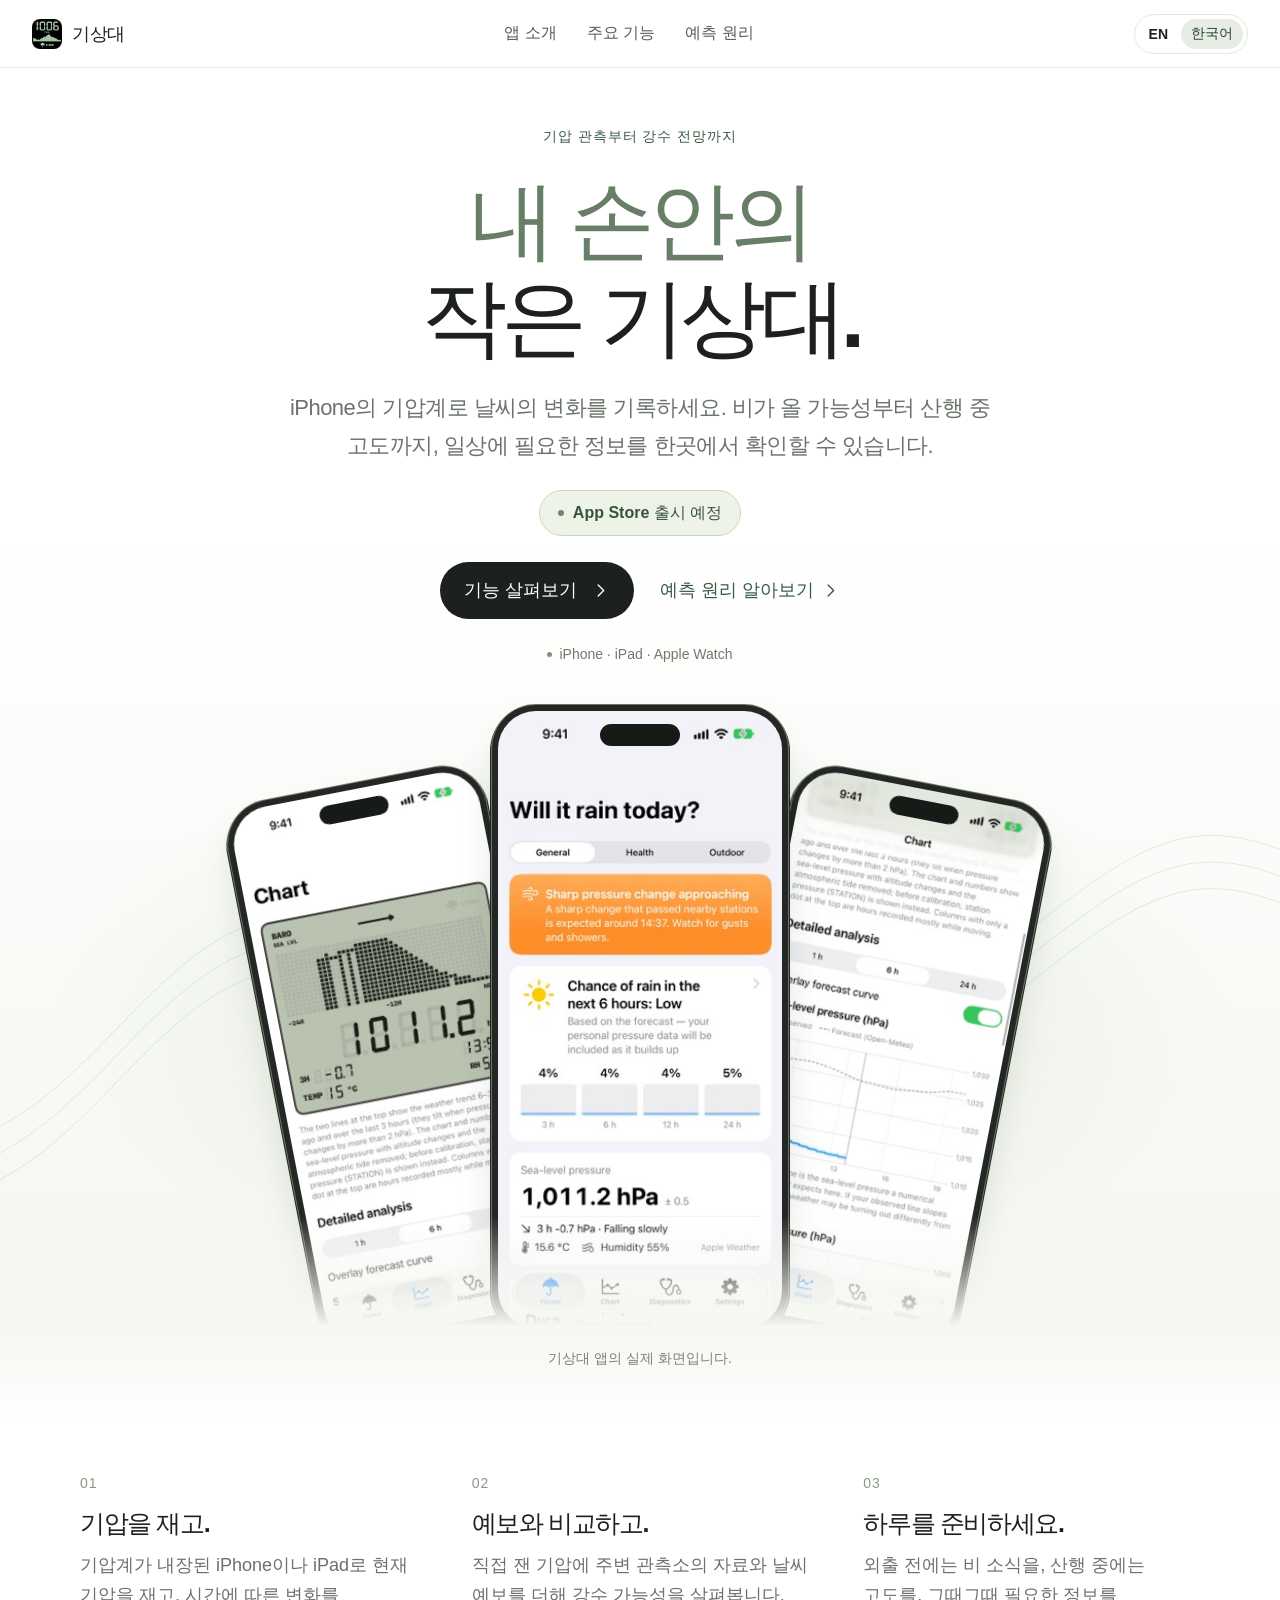
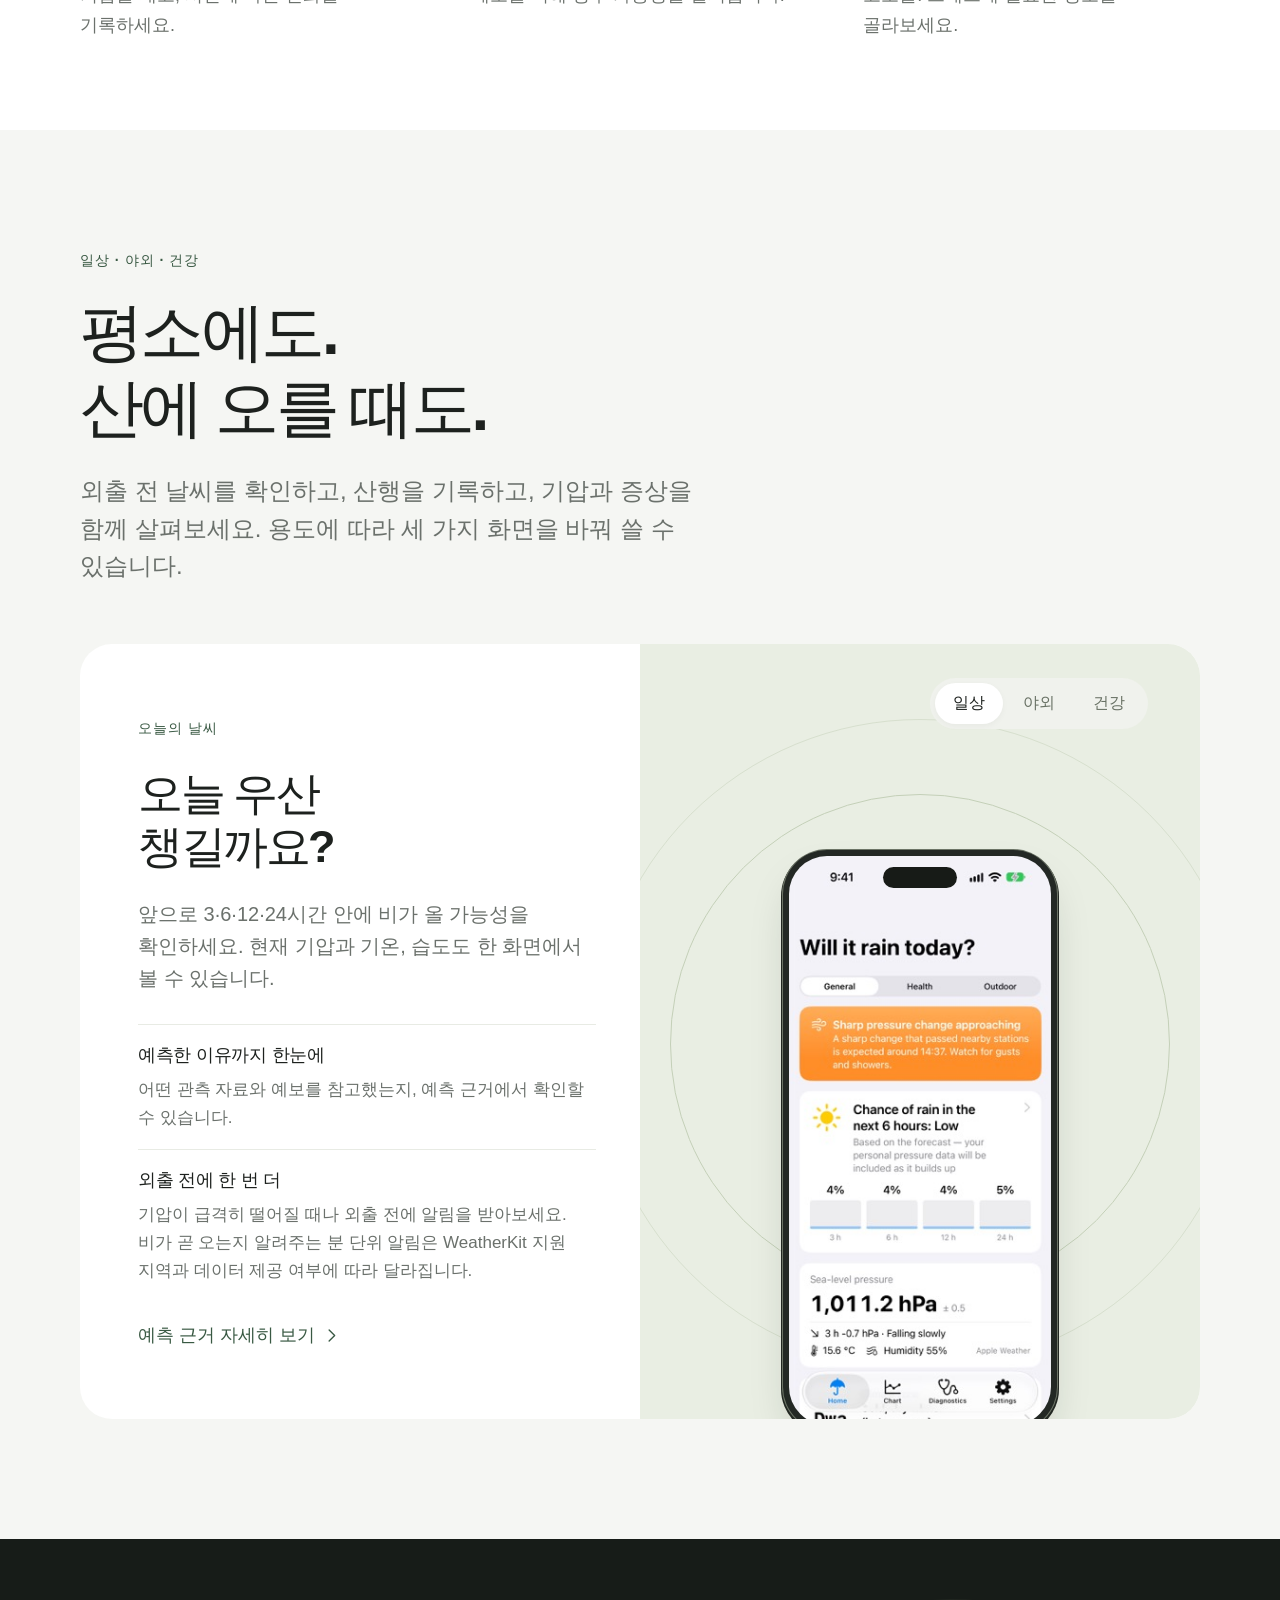
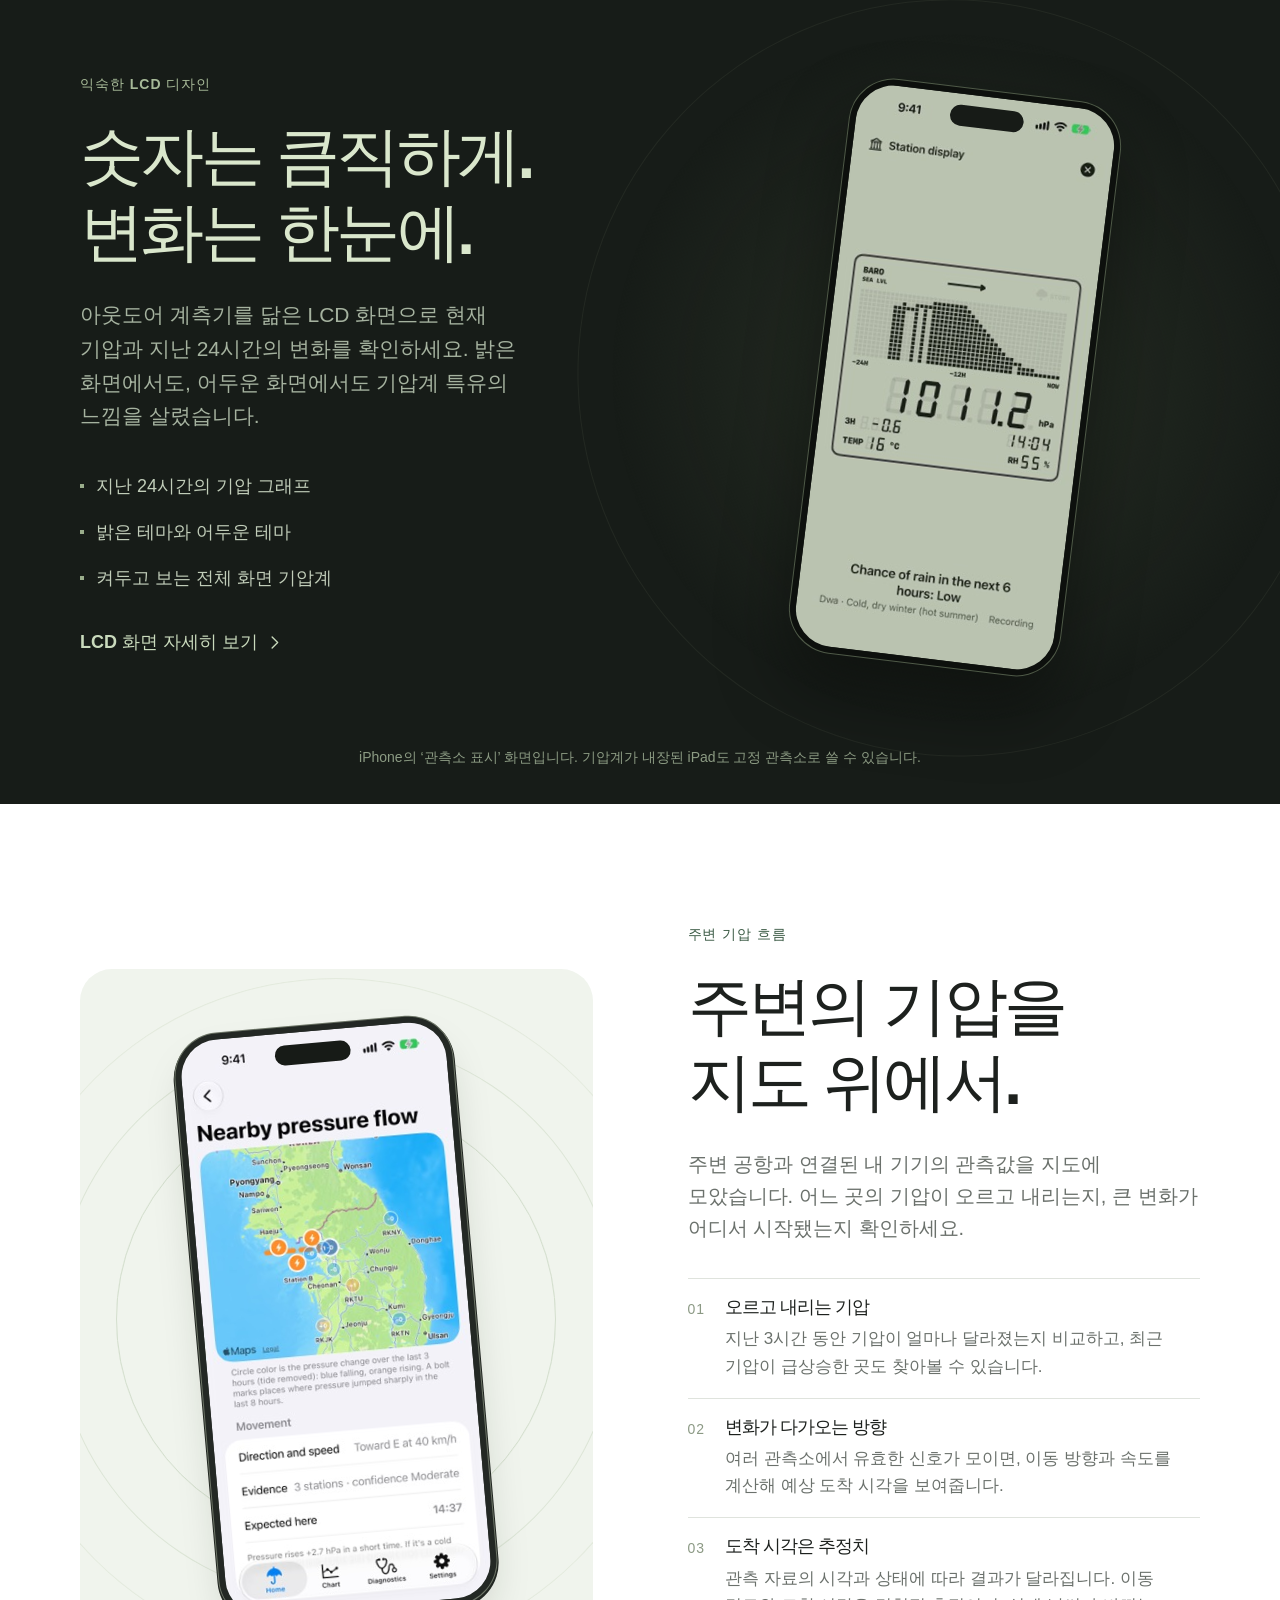
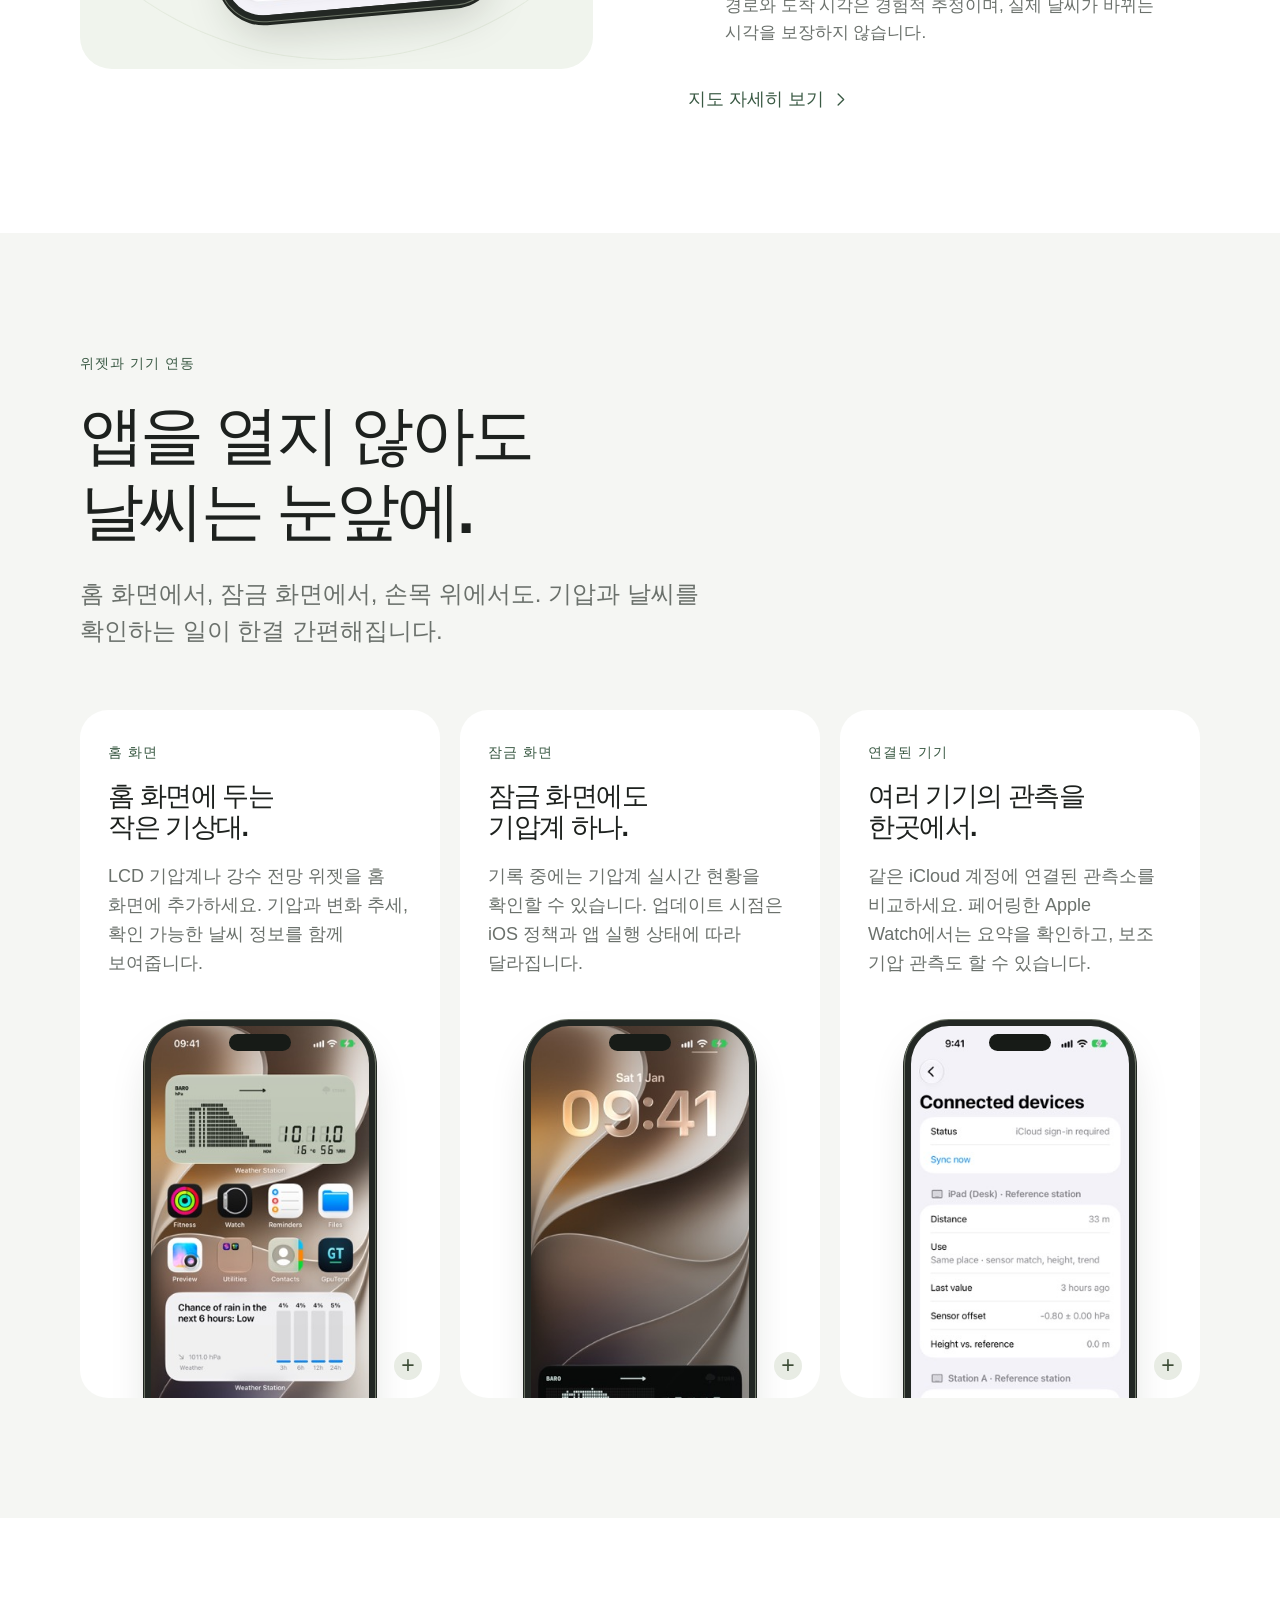
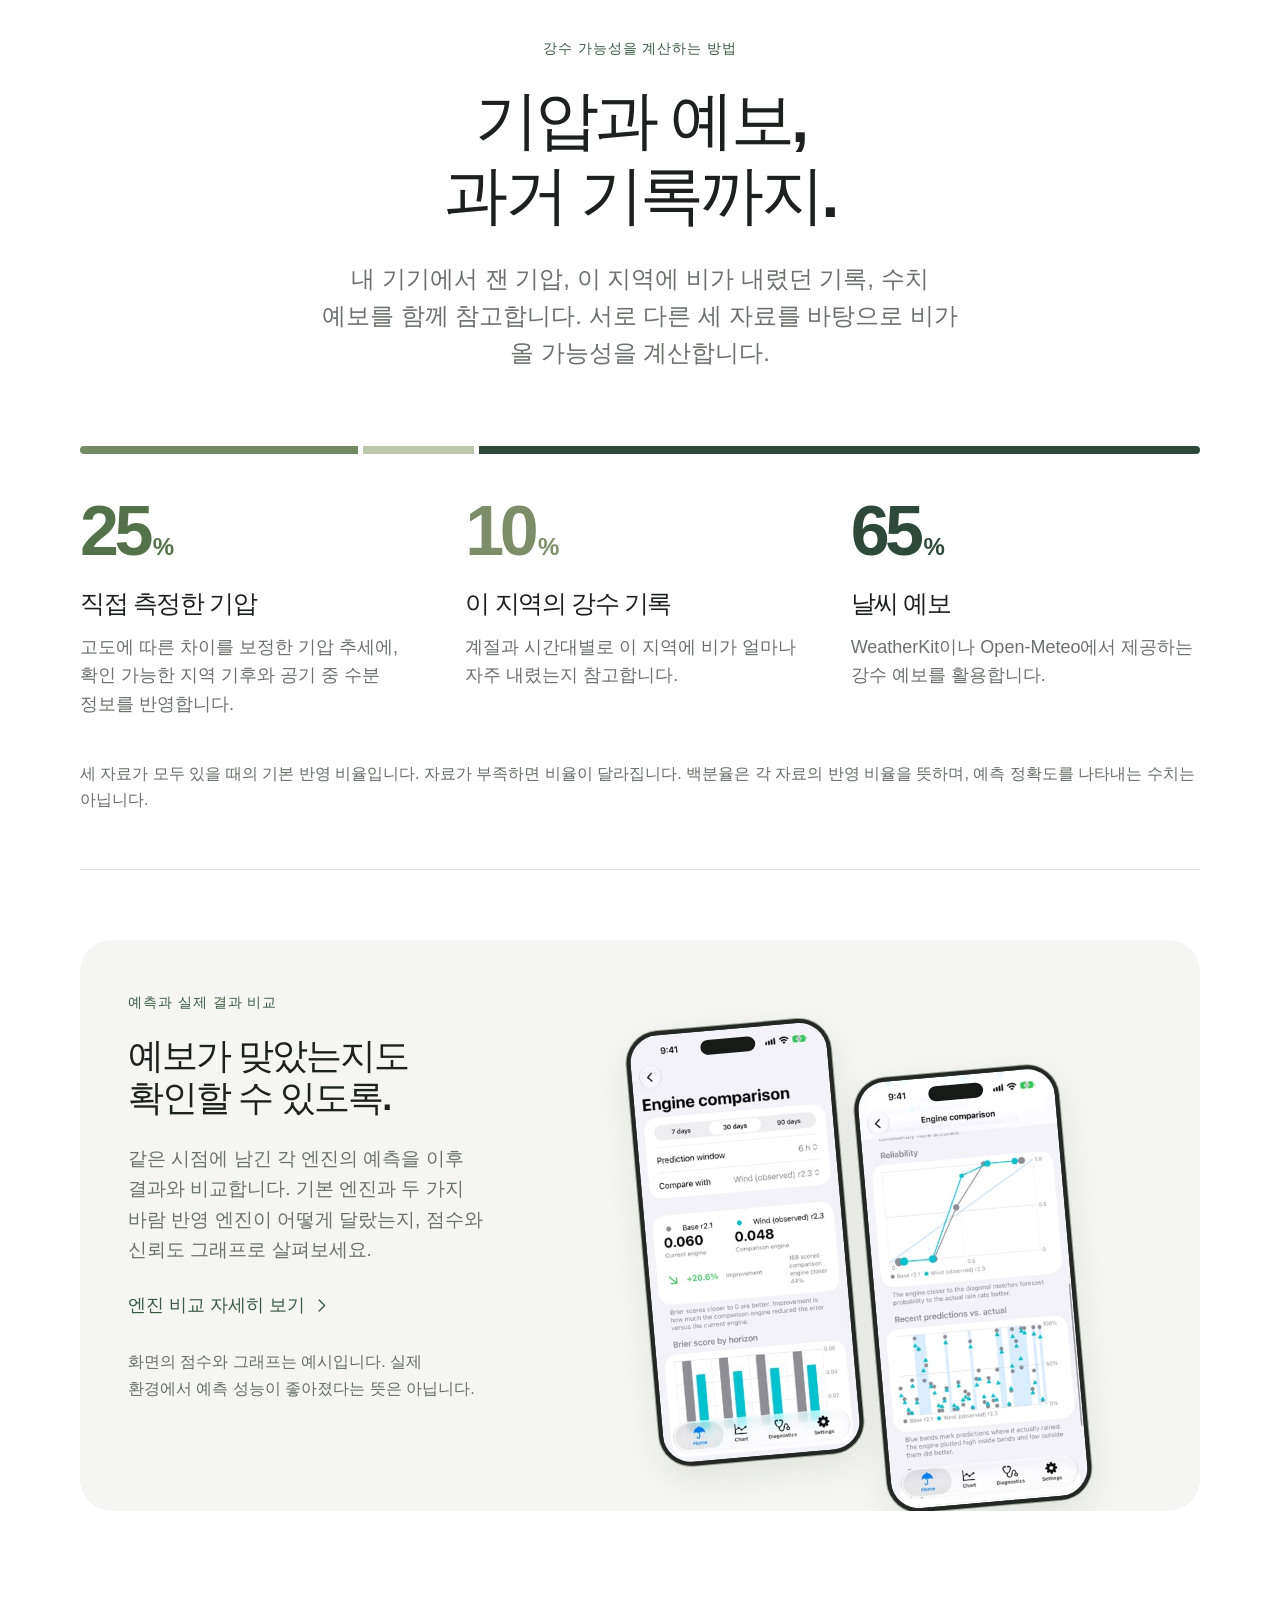
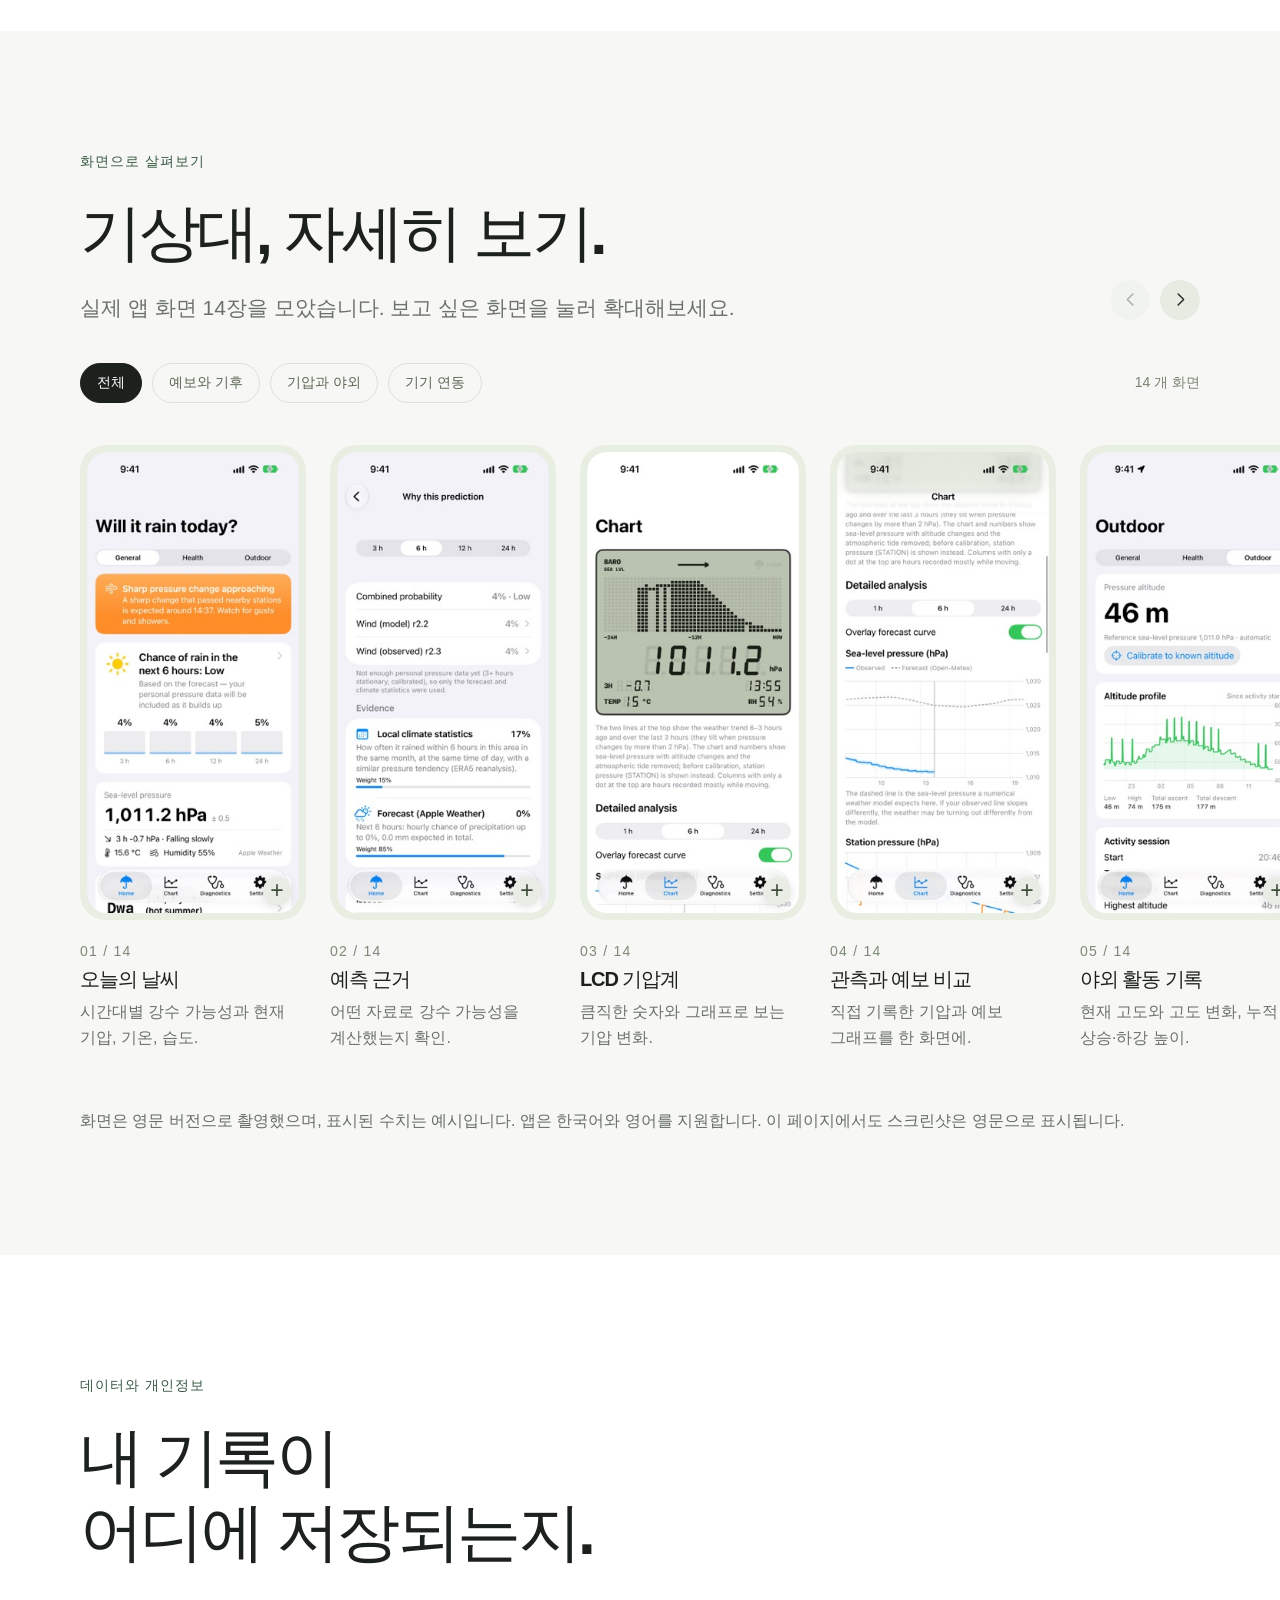
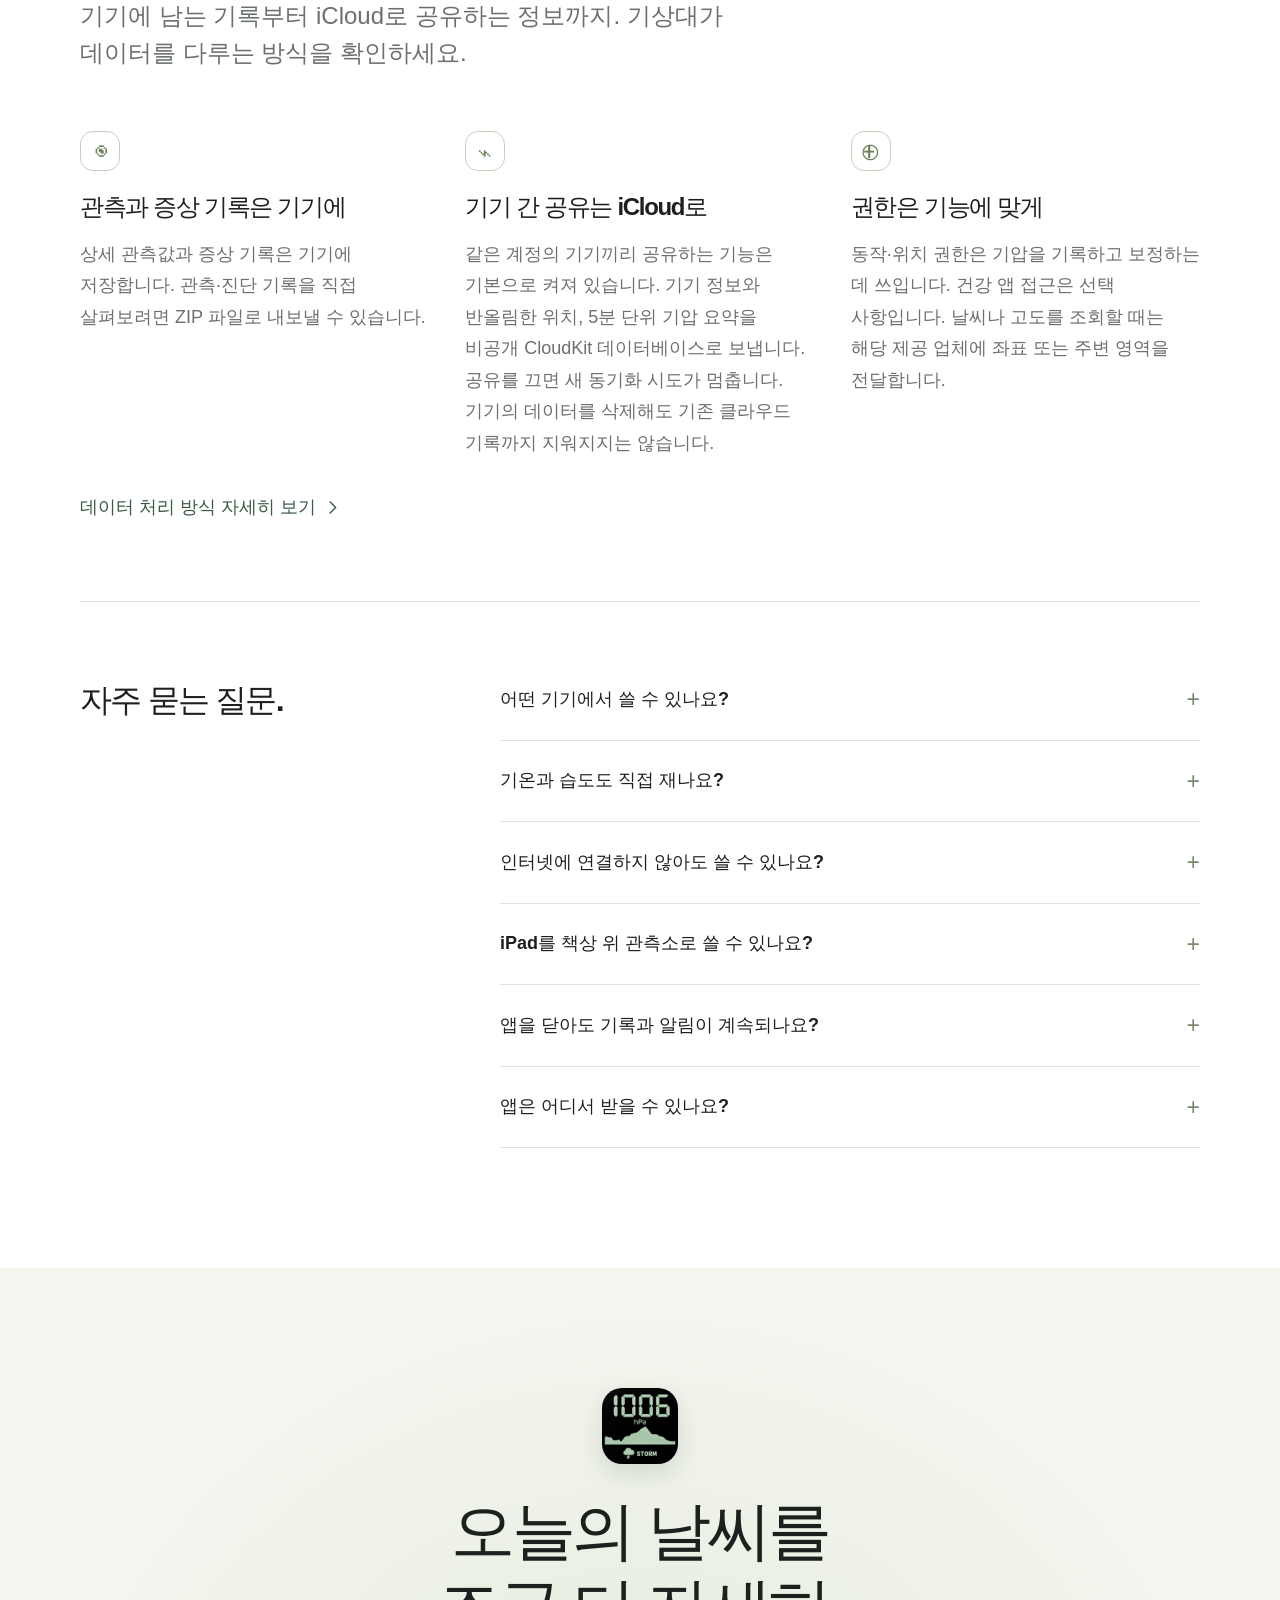
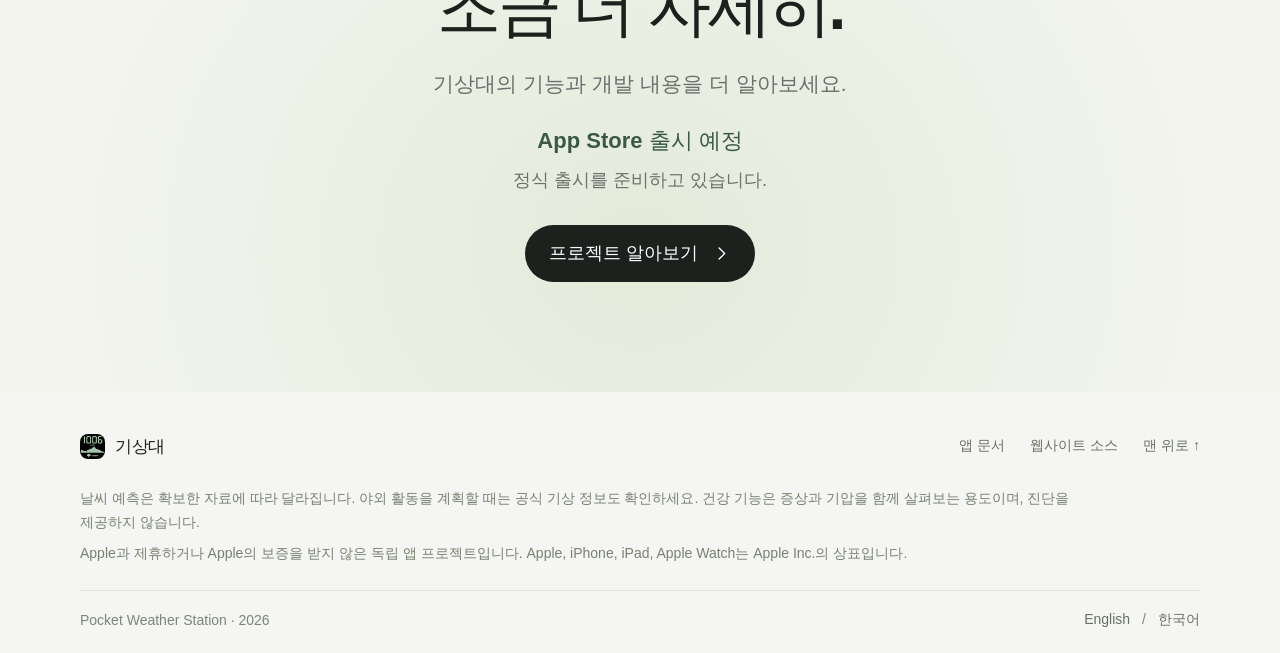
==== commit 6fcfa3cc: "Rewrite Korean product copy around everyday language and concrete features" ====
--- a/ko/index.html
+++ b/ko/index.html
@@ -2,46 +2,46 @@
 <html lang="ko">
 <head>
   <meta charset="utf-8"><meta name="viewport" content="width=device-width,initial-scale=1">
-  <title>기상대 — 날씨를 읽는, 나만의 기상대.</title><meta name="description" content="iPhone과 iPad를 나만의 기상대로. 기압 변화와 강수 전망, 야외 고도계, LCD 위젯, Apple Watch 연동까지 기상대 앱을 자세히 만나보세요.">
+  <title>기상대 — 내 손안의 작은 기상대.</title><meta name="description" content="내 손안의 작은 기상대. iPhone과 iPad로 기압을 재고, 비가 올 가능성과 고도 변화를 살펴보세요. LCD 위젯과 Apple Watch 연동도 지원합니다.">
   <meta name="theme-color" content="#f8f9f6"><meta name="color-scheme" content="light">
   <link rel="canonical" href="https://fortranmentis.github.io/pocket_weather_station_hp/ko/"><link rel="alternate" hreflang="en" href="https://fortranmentis.github.io/pocket_weather_station_hp/"><link rel="alternate" hreflang="ko" href="https://fortranmentis.github.io/pocket_weather_station_hp/ko/"><link rel="alternate" hreflang="x-default" href="https://fortranmentis.github.io/pocket_weather_station_hp/">
-  <meta property="og:type" content="website"><meta property="og:title" content="기상대 — 날씨를 읽는, 나만의 기상대."><meta property="og:description" content="iPhone과 iPad를 나만의 기상대로. 기압 변화와 강수 전망, 야외 고도계, LCD 위젯, Apple Watch 연동까지 기상대 앱을 자세히 만나보세요."><meta property="og:url" content="https://fortranmentis.github.io/pocket_weather_station_hp/ko/"><meta property="og:image" content="https://fortranmentis.github.io/pocket_weather_station_hp/assets/social-preview.jpg"><meta property="og:image:alt" content="Pocket Weather Station — iPhone app screenshots"><meta property="og:locale" content="ko_KR"><meta name="twitter:card" content="summary_large_image">
-  <link rel="icon" type="image/png" href="../assets/app-icon.png"><link rel="apple-touch-icon" href="../assets/app-icon.png"><link rel="stylesheet" href="../assets/style.css">
+  <meta property="og:type" content="website"><meta property="og:title" content="기상대 — 내 손안의 작은 기상대."><meta property="og:description" content="내 손안의 작은 기상대. iPhone과 iPad로 기압을 재고, 비가 올 가능성과 고도 변화를 살펴보세요. LCD 위젯과 Apple Watch 연동도 지원합니다."><meta property="og:url" content="https://fortranmentis.github.io/pocket_weather_station_hp/ko/"><meta property="og:image" content="https://fortranmentis.github.io/pocket_weather_station_hp/assets/social-preview.jpg"><meta property="og:image:alt" content="Pocket Weather Station — iPhone app screenshots"><meta property="og:locale" content="ko_KR"><meta name="twitter:card" content="summary_large_image">
+  <link rel="icon" type="image/png" href="../assets/app-icon.png"><link rel="apple-touch-icon" href="../assets/app-icon.png"><link rel="stylesheet" href="../assets/style.css?v=6b72221961f1">
   <script src="../assets/app.js" defer></script>
 </head>
 <body id="top" data-asset-prefix="../">
   <a class="skip-link" href="#main">본문으로 건너뛰기</a>
   <header class="site-header"><div class="nav-inner">
     <a class="brand" href="#top"><img src="../assets/app-icon.png" width="30" height="30" alt=""><span>기상대</span></a>
-    <nav id="main-nav" aria-label="주요 메뉴"><a href="#overview">소개</a><a href="#experience">주요 경험</a><a href="#technology">작동 원리</a></nav>
+    <nav id="main-nav" aria-label="주요 메뉴"><a href="#overview">앱 소개</a><a href="#experience">주요 기능</a><a href="#technology">예측 원리</a></nav>
     <div class="nav-actions"><div class="languages" aria-label="언어 선택"><a href="../" lang="en" hreflang="en" >EN</a><a href="./" lang="ko" hreflang="ko" aria-current="page">한국어</a></div><button type="button" class="menu-toggle" aria-controls="main-nav" aria-expanded="false" aria-label="메뉴 열기"><span></span><span></span></button></div>
   </div></header>
   <main id="main">
     <section class="hero" id="overview" aria-labelledby="hero-title">
-      <div class="hero-copy"><p class="eyebrow">주머니 속 기기로 만나는, 나만의 기상대</p><h1 id="hero-title">날씨를 읽는,<br>나만의 기상대.</h1><p class="hero-description">밖으로 나서기 전, 변화의 흐름을 느껴보세요. 내 기기의 기압계와 우리 동네 날씨, 그리고 더 넓은 관점을 명료한 하나의 화면에.</p><p class="release-badge"><span aria-hidden="true"></span>App Store 출시 예정</p><div class="hero-actions"><a class="button" href="#experience">기상대 만나보기<svg viewBox="0 0 24 24" aria-hidden="true"><path d="m9 5 7 7-7 7"/></svg></a><a class="text-link" href="#technology">작동 원리 살펴보기<svg viewBox="0 0 24 24" aria-hidden="true"><path d="m9 5 7 7-7 7"/></svg></a></div><p class="platforms"><span class="platform-dot" aria-hidden="true"></span>iPhone, iPad, Apple Watch와 함께</p></div>
-      <div class="hero-stage"><svg class="atmosphere" viewBox="0 0 1440 640" fill="none" aria-hidden="true"><path d="M-100 470C120 470 180 140 410 220S770 540 1040 320 1330 70 1540 180"/><path d="M-100 500C120 500 180 170 410 250S770 570 1040 350 1330 100 1540 210"/><path d="M-100 530C120 530 180 200 410 280S770 600 1040 380 1330 130 1540 240"/></svg><div class="hero-phones"><div class="phone hero-phone-left"><img class="" src="../assets/screenshots/03-chart-lcd-600.jpg" srcset="../assets/screenshots/03-chart-lcd-600.jpg 600w, ../assets/screenshots/03-chart-lcd.jpg 1206w" sizes="(max-width: 600px) 70vw, 340px" width="1206" height="2622" alt="LCD 기압계" loading=lazy decoding="async"><span class="island" aria-hidden="true"></span></div><div class="phone hero-phone-center"><img class="" src="../assets/screenshots/01-home-600.jpg" srcset="../assets/screenshots/01-home-600.jpg 600w, ../assets/screenshots/01-home.jpg 1206w" sizes="(max-width: 600px) 70vw, 340px" width="1206" height="2622" alt="오늘의 강수 전망" fetchpriority=high decoding="async"><span class="island" aria-hidden="true"></span></div><div class="phone hero-phone-right"><img class="" src="../assets/screenshots/04-chart-forecast-600.jpg" srcset="../assets/screenshots/04-chart-forecast-600.jpg 600w, ../assets/screenshots/04-chart-forecast.jpg 1206w" sizes="(max-width: 600px) 70vw, 340px" width="1206" height="2622" alt="관측과 예보를 나란히" loading=lazy decoding="async"><span class="island" aria-hidden="true"></span></div></div></div>
-      <p class="image-caption">실제 앱 화면으로 만나는, 내 주변 공기의 변화.</p>
+      <div class="hero-copy"><p class="eyebrow">기압 관측부터 강수 전망까지</p><h1 id="hero-title">내 손안의<br>작은 기상대.</h1><p class="hero-description">iPhone의 기압계로 날씨의 변화를 기록하세요. 비가 올 가능성부터 산행 중 고도까지, 일상에 필요한 정보를 한곳에서 확인할 수 있습니다.</p><p class="release-badge"><span aria-hidden="true"></span>App Store 출시 예정</p><div class="hero-actions"><a class="button" href="#experience">기능 살펴보기<svg viewBox="0 0 24 24" aria-hidden="true"><path d="m9 5 7 7-7 7"/></svg></a><a class="text-link" href="#technology">예측 원리 알아보기<svg viewBox="0 0 24 24" aria-hidden="true"><path d="m9 5 7 7-7 7"/></svg></a></div><p class="platforms"><span class="platform-dot" aria-hidden="true"></span>iPhone · iPad · Apple Watch</p></div>
+      <div class="hero-stage"><svg class="atmosphere" viewBox="0 0 1440 640" fill="none" aria-hidden="true"><path d="M-100 470C120 470 180 140 410 220S770 540 1040 320 1330 70 1540 180"/><path d="M-100 500C120 500 180 170 410 250S770 570 1040 350 1330 100 1540 210"/><path d="M-100 530C120 530 180 200 410 280S770 600 1040 380 1330 130 1540 240"/></svg><div class="hero-phones"><div class="phone hero-phone-left"><img class="" src="../assets/screenshots/03-chart-lcd-600.jpg" srcset="../assets/screenshots/03-chart-lcd-600.jpg 600w, ../assets/screenshots/03-chart-lcd.jpg 1206w" sizes="(max-width: 600px) 70vw, 340px" width="1206" height="2622" alt="LCD 기압계" loading=lazy decoding="async"><span class="island" aria-hidden="true"></span></div><div class="phone hero-phone-center"><img class="" src="../assets/screenshots/01-home-600.jpg" srcset="../assets/screenshots/01-home-600.jpg 600w, ../assets/screenshots/01-home.jpg 1206w" sizes="(max-width: 600px) 70vw, 340px" width="1206" height="2622" alt="오늘의 날씨" fetchpriority=high decoding="async"><span class="island" aria-hidden="true"></span></div><div class="phone hero-phone-right"><img class="" src="../assets/screenshots/04-chart-forecast-600.jpg" srcset="../assets/screenshots/04-chart-forecast-600.jpg 600w, ../assets/screenshots/04-chart-forecast.jpg 1206w" sizes="(max-width: 600px) 70vw, 340px" width="1206" height="2622" alt="관측과 예보 비교" loading=lazy decoding="async"><span class="island" aria-hidden="true"></span></div></div></div>
+      <p class="image-caption">기상대 앱의 실제 화면입니다.</p>
     </section>
-    <div class="intro section-width"><div class="intro-item"><span class="index">01</span><h2>작은 변화까지 감지.</h2><p>기압계가 내장된 지원 기기로 대기압과 시간에 따른 변화를 살펴보세요.</p></div><div class="intro-item"><span class="index">02</span><h2>더 넓은 맥락으로 이해.</h2><p>내 관측을 예보, 주변 관측소, 지역 기후와 함께 읽어보세요.</p></div><div class="intro-item"><span class="index">03</span><h2>내 일상에 맞는 관점.</h2><p>우산이 필요한 아침부터 산을 오르는 오후까지. 오늘에 맞는 화면을 만나보세요.</p></div></div>
-    <section class="experience section-pad" id="experience" aria-labelledby="experience-title"><div class="section-width"><div class="section-heading"><p class="eyebrow">하루를 바라보는 세 가지 관점</p><h2 id="experience-title">나의 날씨를,<br>다양한 시선으로.</h2><p>하나의 기상대, 세 가지 관점. 일상과 야외 활동, 내 몸의 기록을 오가며 살펴보세요.</p></div><div class="experience-switch"><div class="tabs" role="tablist" aria-label="앱의 세 가지 관점 살펴보기"><button role="tab" id="tab-everyday" aria-controls="panel-everyday" aria-selected="true" tabindex="0">일상</button><button role="tab" id="tab-outdoor" aria-controls="panel-outdoor" aria-selected="false" tabindex="-1">야외</button><button role="tab" id="tab-health" aria-controls="panel-health" aria-selected="false" tabindex="-1">건강</button></div><div class="experience-panel" id="panel-everyday" role="tabpanel" aria-labelledby="tab-everyday" tabindex="0" >
-          <div class="experience-copy"><p class="eyebrow">일상을 위한 관점</p><h3>우산을 챙길까?<br>근거를 보고 결정.</h3><p class="body-large">가장 궁금한 질문에서 시작합니다. 오늘 비가 올까요? 앞으로 3·6·12·24시간의 강수 가능성을 기압, 기온, 습도와 함께 확인하세요.</p><ul class="feature-list"><li><h4>이유까지 보여주는 예보</h4><p>예측 근거를 열어 어떤 관측과 예보가 강수 전망에 반영되었는지 살펴보세요.</p></li><li><h4>준비할 수 있도록 미리</h4><p>기압 급락 알림과 외출 전 우산 알림을 활용하세요. 분 단위 강수 알림은 지역별 WeatherKit 지원 여부에 따라 달라집니다.</p></li></ul><button class="text-link" type="button" data-screen="02-prediction-rationale" aria-haspopup="dialog">예측 근거 자세히 보기<svg viewBox="0 0 24 24" aria-hidden="true"><path d="m9 5 7 7-7 7"/></svg></button></div>
-          <div class="experience-visual everyday"><span class="orbit orbit-one" aria-hidden="true"></span><span class="orbit orbit-two" aria-hidden="true"></span><div class="phone "><img class="" src="../assets/screenshots/01-home-600.jpg" srcset="../assets/screenshots/01-home-600.jpg 600w, ../assets/screenshots/01-home.jpg 1206w" sizes="(max-width: 600px) 70vw, 340px" width="1206" height="2622" alt="오늘의 강수 전망" loading=lazy decoding="async"><span class="island" aria-hidden="true"></span></div></div>
+    <div class="intro section-width"><div class="intro-item"><span class="index">01</span><h2>기압을 재고.</h2><p>기압계가 내장된 iPhone이나 iPad로 현재 기압을 재고, 시간에 따른 변화를 기록하세요.</p></div><div class="intro-item"><span class="index">02</span><h2>예보와 비교하고.</h2><p>직접 잰 기압에 주변 관측소의 자료와 날씨 예보를 더해 강수 가능성을 살펴봅니다.</p></div><div class="intro-item"><span class="index">03</span><h2>하루를 준비하세요.</h2><p>외출 전에는 비 소식을, 산행 중에는 고도를. 그때그때 필요한 정보를 골라보세요.</p></div></div>
+    <section class="experience section-pad" id="experience" aria-labelledby="experience-title"><div class="section-width"><div class="section-heading"><p class="eyebrow">일상 · 야외 · 건강</p><h2 id="experience-title">평소에도.<br>산에 오를 때도.</h2><p>외출 전 날씨를 확인하고, 산행을 기록하고, 기압과 증상을 함께 살펴보세요. 용도에 따라 세 가지 화면을 바꿔 쓸 수 있습니다.</p></div><div class="experience-switch"><div class="tabs" role="tablist" aria-label="용도별 기능 선택"><button role="tab" id="tab-everyday" aria-controls="panel-everyday" aria-selected="true" tabindex="0">일상</button><button role="tab" id="tab-outdoor" aria-controls="panel-outdoor" aria-selected="false" tabindex="-1">야외</button><button role="tab" id="tab-health" aria-controls="panel-health" aria-selected="false" tabindex="-1">건강</button></div><div class="experience-panel" id="panel-everyday" role="tabpanel" aria-labelledby="tab-everyday" tabindex="0" >
+          <div class="experience-copy"><p class="eyebrow">오늘의 날씨</p><h3>오늘 우산<br>챙길까요?</h3><p class="body-large">앞으로 3·6·12·24시간 안에 비가 올 가능성을 확인하세요. 현재 기압과 기온, 습도도 한 화면에서 볼 수 있습니다.</p><ul class="feature-list"><li><h4>예측한 이유까지 한눈에</h4><p>어떤 관측 자료와 예보를 참고했는지, 예측 근거에서 확인할 수 있습니다.</p></li><li><h4>외출 전에 한 번 더</h4><p>기압이 급격히 떨어질 때나 외출 전에 알림을 받아보세요. 비가 곧 오는지 알려주는 분 단위 알림은 WeatherKit 지원 지역과 데이터 제공 여부에 따라 달라집니다.</p></li></ul><button class="text-link" type="button" data-screen="02-prediction-rationale" aria-haspopup="dialog">예측 근거 자세히 보기<svg viewBox="0 0 24 24" aria-hidden="true"><path d="m9 5 7 7-7 7"/></svg></button></div>
+          <div class="experience-visual everyday"><span class="orbit orbit-one" aria-hidden="true"></span><span class="orbit orbit-two" aria-hidden="true"></span><div class="phone "><img class="" src="../assets/screenshots/01-home-600.jpg" srcset="../assets/screenshots/01-home-600.jpg 600w, ../assets/screenshots/01-home.jpg 1206w" sizes="(max-width: 600px) 70vw, 340px" width="1206" height="2622" alt="오늘의 날씨" loading=lazy decoding="async"><span class="island" aria-hidden="true"></span></div></div>
         </div><div class="experience-panel" id="panel-outdoor" role="tabpanel" aria-labelledby="tab-outdoor" tabindex="0" hidden>
-          <div class="experience-copy"><p class="eyebrow">야외 활동을 위한 관점</p><h3>오르는 높이도.<br>변하는 기압도.</h3><p class="body-large">문밖으로 기상대를 가져가세요. 기압 고도와 고도 프로필을 살펴보고, 활동 중 누적 상승과 하강을 기록할 수 있습니다.</p><ul class="feature-list"><li><h4>직접 맞추는 기준</h4><p>알고 있는 고도나 해면기압을 기준으로 고도계를 보정하세요.</p></li><li><h4>산에서도 주변을 살피도록</h4><p>활동 기록과 함께 기압 변화와 산악 날씨 신호를 확인하세요. 출발 전에는 공식 예보와 현장 상황도 확인해야 합니다.</p></li></ul><button class="text-link" type="button" data-screen="05-outdoor" aria-haspopup="dialog">야외 화면 자세히 보기<svg viewBox="0 0 24 24" aria-hidden="true"><path d="m9 5 7 7-7 7"/></svg></button></div>
-          <div class="experience-visual outdoor"><span class="orbit orbit-one" aria-hidden="true"></span><span class="orbit orbit-two" aria-hidden="true"></span><div class="phone "><img class="" src="../assets/screenshots/05-outdoor-600.jpg" srcset="../assets/screenshots/05-outdoor-600.jpg 600w, ../assets/screenshots/05-outdoor.jpg 1206w" sizes="(max-width: 600px) 70vw, 340px" width="1206" height="2622" alt="야외에서 보는 기상대" loading=lazy decoding="async"><span class="island" aria-hidden="true"></span></div></div>
+          <div class="experience-copy"><p class="eyebrow">산행과 야외 활동</p><h3>산에 오를 땐,<br>고도계로.</h3><p class="body-large">기압으로 고도를 계산하고, 시간에 따른 고도 변화를 그래프로 보여줍니다. 활동을 시작하면 누적 상승·하강 높이도 기록할 수 있습니다.</p><ul class="feature-list"><li><h4>고도는 기준에 맞게</h4><p>현재 위치의 고도나 해면기압을 알고 있다면, 그 값을 입력해 고도계를 보정하세요.</p></li><li><h4>산행 중 기압도 함께</h4><p>기압 변화와 산악 날씨 관련 신호를 활동 기록과 함께 살펴보세요. 산행 전에는 공식 예보와 현장 상황을 꼭 확인하세요.</p></li></ul><button class="text-link" type="button" data-screen="05-outdoor" aria-haspopup="dialog">야외 화면 자세히 보기<svg viewBox="0 0 24 24" aria-hidden="true"><path d="m9 5 7 7-7 7"/></svg></button></div>
+          <div class="experience-visual outdoor"><span class="orbit orbit-one" aria-hidden="true"></span><span class="orbit orbit-two" aria-hidden="true"></span><div class="phone "><img class="" src="../assets/screenshots/05-outdoor-600.jpg" srcset="../assets/screenshots/05-outdoor-600.jpg 600w, ../assets/screenshots/05-outdoor.jpg 1206w" sizes="(max-width: 600px) 70vw, 340px" width="1206" height="2622" alt="야외 활동 기록" loading=lazy decoding="async"><span class="island" aria-hidden="true"></span></div></div>
         </div><div class="experience-panel" id="panel-health" role="tabpanel" aria-labelledby="tab-health" tabindex="0" hidden>
-          <div class="experience-copy"><p class="eyebrow">내 몸의 기록을 위한 관점</p><h3>패턴을 살피고,<br>맥락을 이해하고.</h3><p class="body-large">지난 24시간의 기압 관측과 앞으로 48시간의 모델 기압을 직접 남긴 증상 기록과 나란히 살펴보세요.</p><ul class="feature-list"><li><h4>나만의 기록을 차곡차곡</h4><p>증상을 기록하고 최근 기압 패턴을 비교하세요. 선택적으로 건강 앱의 두통 기록을 읽고 쓸 수 있습니다.</p></li><li><h4>기압 변화에 대한 알림</h4><p>큰 기압 변화에 맞춰 알림을 설정하세요. 기록은 패턴 탐색을 돕지만 의학적 인과관계를 입증하거나 진단을 제공하지 않습니다.</p></li></ul><button class="text-link" type="button" data-screen="07-health" aria-haspopup="dialog">건강 화면 자세히 보기<svg viewBox="0 0 24 24" aria-hidden="true"><path d="m9 5 7 7-7 7"/></svg></button></div>
-          <div class="experience-visual health"><span class="orbit orbit-one" aria-hidden="true"></span><span class="orbit orbit-two" aria-hidden="true"></span><div class="phone "><img class="" src="../assets/screenshots/07-health-600.jpg" srcset="../assets/screenshots/07-health-600.jpg 600w, ../assets/screenshots/07-health.jpg 1206w" sizes="(max-width: 600px) 70vw, 340px" width="1206" height="2622" alt="나의 건강 기록과 함께" loading=lazy decoding="async"><span class="island" aria-hidden="true"></span></div></div>
+          <div class="experience-copy"><p class="eyebrow">증상과 기압 기록</p><h3>그날의 증상,<br>그날의 기압.</h3><p class="body-large">지난 24시간 동안 관측한 기압과 앞으로 48시간의 예보 기압을 증상 기록과 나란히 놓고 살펴보세요.</p><ul class="feature-list"><li><h4>증상은 그날그날 기록</h4><p>증상을 남기고 최근 기압 변화와 비교해보세요. 원한다면 건강 앱의 두통 기록을 가져오거나 저장할 수도 있습니다.</p></li><li><h4>큰 기압 변화는 알림으로</h4><p>기압이 크게 달라질 때 알림을 받도록 설정할 수 있습니다. 증상과 기압의 관계를 살펴보는 기능으로, 의학적 원인을 밝혀주거나 질환을 진단하지는 않습니다.</p></li></ul><button class="text-link" type="button" data-screen="07-health" aria-haspopup="dialog">건강 화면 자세히 보기<svg viewBox="0 0 24 24" aria-hidden="true"><path d="m9 5 7 7-7 7"/></svg></button></div>
+          <div class="experience-visual health"><span class="orbit orbit-one" aria-hidden="true"></span><span class="orbit orbit-two" aria-hidden="true"></span><div class="phone "><img class="" src="../assets/screenshots/07-health-600.jpg" srcset="../assets/screenshots/07-health-600.jpg 600w, ../assets/screenshots/07-health.jpg 1206w" sizes="(max-width: 600px) 70vw, 340px" width="1206" height="2622" alt="증상과 기압 기록" loading=lazy decoding="async"><span class="island" aria-hidden="true"></span></div></div>
         </div></div></div></section>
-    <section class="lcd-section" aria-labelledby="lcd-title"><div class="lcd-inner section-width"><div class="lcd-copy"><p class="eyebrow">익숙한 표정, 새로운 감각</p><h2 id="lcd-title">아날로그의 감성.<br>디지털의 감각.</h2><p class="body-large">7세그먼트 숫자와 도트 매트릭스 기압 그래프. 아웃도어 계측기의 차분한 매력을 늘 가지고 다니는 화면에 담았습니다.</p><ul class="lcd-features"><li>한눈에 읽는 24시간 기압 프로필</li><li>밝고 어두운 화면에 맞춘 LCD 표현</li><li>책상 위 기상대가 되는 전체 화면 표시</li></ul><button class="text-link" type="button" data-screen="03-chart-lcd" aria-haspopup="dialog">LCD 화면 자세히 보기<svg viewBox="0 0 24 24" aria-hidden="true"><path d="m9 5 7 7-7 7"/></svg></button></div><div class="lcd-visual"><div class="phone "><img class="" src="../assets/screenshots/12-station-display-600.jpg" srcset="../assets/screenshots/12-station-display-600.jpg 600w, ../assets/screenshots/12-station-display.jpg 1206w" sizes="(max-width: 600px) 70vw, 340px" width="1206" height="2622" alt="책상 위의 기상대" loading=lazy decoding="async"><span class="island" aria-hidden="true"></span></div><span class="lcd-orbit" aria-hidden="true"></span></div></div><p class="lcd-note section-width">iPhone의 관측소 표시 화면입니다. iPad도 고정 관측소로 활용할 수 있으며, 직접 관측에는 기압계가 내장된 지원 기기가 필요합니다.</p></section>
-    <section class="flow-section section-pad" aria-labelledby="flow-title"><div class="flow-inner section-width"><div class="flow-visual"><span class="map-orbit" aria-hidden="true"></span><div class="phone "><img class="" src="../assets/screenshots/06-pressure-flow-map-600.jpg" srcset="../assets/screenshots/06-pressure-flow-map-600.jpg 600w, ../assets/screenshots/06-pressure-flow-map.jpg 1206w" sizes="(max-width: 600px) 70vw, 340px" width="1206" height="2622" alt="주변 기압 흐름 읽기" loading=lazy decoding="async"><span class="island" aria-hidden="true"></span></div></div><div class="flow-copy"><p class="eyebrow">주변 기압 흐름</p><h2 id="flow-title">날씨에도<br>흐름이 있으니까.</h2><p class="body-large">한 지점의 수치를 넘어 주변을 살펴보세요. 가까운 공항의 관측과 연결된 내 기기들을 지도 위에서 함께 읽을 수 있습니다.</p><ol class="flow-points"><li><span class="index">01</span><div><h3>변화를 보여주는 지도</h3><p>지난 3시간의 기압 변화를 비교하고, 최근 기압이 급상승한 지점을 확인하세요.</p></div></li><li><span class="index">02</span><div><h3>언제쯤 다가올지 가늠</h3><p>충분한 관측소에서 유효한 신호가 모이면 이동 방향과 속도, 예상 도착 시각을 살펴볼 수 있습니다.</p></div></li><li><span class="index">03</span><div><h3>근거와 한계를 함께</h3><p>관측 시각과 데이터의 유효성이 중요합니다. 이동 경로와 도착 시각은 경험적 추정으로 실제 날씨의 도착을 보장하지 않습니다.</p></div></li></ol><button class="text-link" type="button" data-screen="06-pressure-flow-map" aria-haspopup="dialog">기압 흐름 지도 자세히 보기<svg viewBox="0 0 24 24" aria-hidden="true"><path d="m9 5 7 7-7 7"/></svg></button></div></div></section>
-    <section class="ecosystem section-pad" aria-labelledby="ecosystem-title"><div class="section-width"><div class="section-heading"><p class="eyebrow">일상 속 기기와 자연스럽게</p><h2 id="ecosystem-title">자주 열지 않아도,<br>가까이 보이는 날씨.</h2><p>홈 화면, 잠금 화면, 그리고 손목 위까지. 시선이 닿는 곳에서 조용히 함께하는 나만의 기상대.</p></div><div class="ecosystem-grid"><article class="ecosystem-card"><div class="ecosystem-copy"><p class="eyebrow">홈 화면</p><h3>나의 홈 화면에,<br>작은 기상대 하나.</h3><p>LCD 기압계나 강수 전망 위젯을 골라보세요. 기압과 추세, 확인 가능한 날씨 정보를 함께 보여줍니다.</p></div><button class="screen-button" data-screen="13-widgets" aria-haspopup="dialog" aria-label="스크린샷 확대: 홈 화면에서 한눈에"><div class="phone "><img class="" src="../assets/screenshots/13-widgets-600.jpg" srcset="../assets/screenshots/13-widgets-600.jpg 600w, ../assets/screenshots/13-widgets.jpg 1206w" sizes="(max-width: 600px) 70vw, 340px" width="1206" height="2622" alt="홈 화면에서 한눈에" loading=lazy decoding="async"><span class="island" aria-hidden="true"></span></div><span class="zoom-plus" aria-hidden="true">+</span></button></article><article class="ecosystem-card"><div class="ecosystem-copy"><p class="eyebrow">잠금 화면</p><h3>기압의 변화를,<br>눈앞에 바로.</h3><p>기록 중에는 기압계 실시간 현황으로 LCD를 확인하세요. 업데이트는 iOS 정책과 앱 실행 상태에 따라 달라집니다.</p></div><button class="screen-button" data-screen="14-lock-screen" aria-haspopup="dialog" aria-label="스크린샷 확대: 잠금 화면에서도 가까이"><div class="phone "><img class="" src="../assets/screenshots/14-lock-screen-600.jpg" srcset="../assets/screenshots/14-lock-screen-600.jpg 600w, ../assets/screenshots/14-lock-screen.jpg 1206w" sizes="(max-width: 600px) 70vw, 340px" width="1206" height="2622" alt="잠금 화면에서도 가까이" loading=lazy decoding="async"><span class="island" aria-hidden="true"></span></div><span class="zoom-plus" aria-hidden="true">+</span></button></article><article class="ecosystem-card"><div class="ecosystem-copy"><p class="eyebrow">연결된 기기</p><h3>하나의 계정,<br>더 다양한 관측.</h3><p>같은 iCloud 계정의 관측소를 비교하세요. 페어링된 Apple Watch는 요약을 표시하고 보조 기압 관측을 제공할 수 있습니다.</p></div><button class="screen-button" data-screen="11-connected-devices" aria-haspopup="dialog" aria-label="스크린샷 확대: 연결된 나의 관측소"><div class="phone "><img class="" src="../assets/screenshots/11-connected-devices-600.jpg" srcset="../assets/screenshots/11-connected-devices-600.jpg 600w, ../assets/screenshots/11-connected-devices.jpg 1206w" sizes="(max-width: 600px) 70vw, 340px" width="1206" height="2622" alt="연결된 나의 관측소" loading=lazy decoding="async"><span class="island" aria-hidden="true"></span></div><span class="zoom-plus" aria-hidden="true">+</span></button></article></div></div></section>
-    <section class="technology section-pad" id="technology" aria-labelledby="tech-title"><div class="section-width"><div class="section-heading centered"><p class="eyebrow">예측을 만드는 원리</p><h2 id="tech-title">세 가지 관점이 모여,<br>하나의 전망으로.</h2><p>기압 수치 하나로는 부족하니까. 기상대는 개인 관측, 지역의 과거 기록, 수치 예보를 결합해 강수 가능성을 계산합니다.</p></div><div class="blend-bar" aria-hidden="true"><span></span><span></span><span></span></div><div class="ingredients"><article class="ingredient ingredient-0"><p class="weight">25<span>%</span></p><h3>나의 기압</h3><p>고도를 보정한 기압 추세에 가용한 기후·수분 맥락을 더합니다.</p></article><article class="ingredient ingredient-1"><p class="weight">10<span>%</span></p><h3>지역의 과거 기록</h3><p>지역과 계절, 시간대에 따른 과거 강수 빈도를 참고합니다.</p></article><article class="ingredient ingredient-2"><p class="weight">65<span>%</span></p><h3>모델 예보</h3><p>WeatherKit 또는 Open-Meteo의 강수 예보로 더 넓은 흐름을 반영합니다.</p></article></div><p class="footnote weight-note">세 입력이 모두 있을 때의 기본 가중치입니다. 데이터가 부족하면 비중이 달라집니다. 이 수치는 예측 정확도가 아닌 결합 비중을 뜻합니다.</p><div class="comparison"><div class="comparison-copy"><p class="eyebrow">예측 이후까지 살펴보기</p><h3>지나간 예보도,<br>다시 들여다보세요.</h3><p>저장한 예측과 이후 결과를 비교해보세요. 기본 엔진, 모델 바람 엔진, 관측 바람 엔진의 짝지은 결과와 신뢰도 그래프를 확인할 수 있습니다.</p><button class="text-link" type="button" data-screen="09-engine-comparison" aria-haspopup="dialog">엔진 비교 자세히 보기<svg viewBox="0 0 24 24" aria-hidden="true"><path d="m9 5 7 7-7 7"/></svg></button><p class="footnote">화면 데이터는 예시입니다. 비교 점수는 실환경 예측 성능의 향상을 입증하지 않습니다.</p></div><div class="comparison-visual"><div class="phone "><img class="" src="../assets/screenshots/09-engine-comparison-600.jpg" srcset="../assets/screenshots/09-engine-comparison-600.jpg 600w, ../assets/screenshots/09-engine-comparison.jpg 1206w" sizes="(max-width: 600px) 70vw, 340px" width="1206" height="2622" alt="예측 엔진 비교" loading=lazy decoding="async"><span class="island" aria-hidden="true"></span></div><div class="phone "><img class="" src="../assets/screenshots/10-engine-charts-600.jpg" srcset="../assets/screenshots/10-engine-charts-600.jpg 600w, ../assets/screenshots/10-engine-charts.jpg 1206w" sizes="(max-width: 600px) 70vw, 340px" width="1206" height="2622" alt="지난 예측을 더 자세히" loading=lazy decoding="async"><span class="island" aria-hidden="true"></span></div></div></div></div></section>
-    <section class="gallery section-pad" id="screens" aria-labelledby="gallery-title"><div class="section-width"><div class="gallery-heading"><div><p class="eyebrow">작은 디테일까지, 자세히</p><h2 id="gallery-title">기상대를 만나보세요.</h2><p class="body-large">실제 앱 화면 14장. 궁금한 화면을 누르면 더 크게 볼 수 있습니다.</p></div><div class="gallery-arrows"><button type="button" data-scroll="-1" aria-label="이전 화면 보기"><svg viewBox="0 0 24 24" aria-hidden="true"><path d="m15 5-7 7 7 7"/></svg></button><button type="button" data-scroll="1" aria-label="다음 화면 보기"><svg viewBox="0 0 24 24" aria-hidden="true"><path d="m9 5 7 7-7 7"/></svg></button></div></div><div class="gallery-controls"><div class="filters" role="group" aria-label="앱 스크린샷 갤러리"><button type="button" data-filter="0" aria-pressed="true">모든 화면</button><button type="button" data-filter="1" aria-pressed="false">예보와 기후</button><button type="button" data-filter="2" aria-pressed="false">기압과 야외</button><button type="button" data-filter="3" aria-pressed="false">나의 기기</button></div><span class="gallery-count" aria-live="polite" data-count-suffix="개 화면">14 개 화면</span></div></div><div class="gallery-track" aria-label="앱 스크린샷 갤러리" tabindex="0"><article class="gallery-card" data-group="1"><button class="gallery-image" type="button" data-screen="01-home" aria-haspopup="dialog" aria-label="스크린샷 확대: 오늘의 강수 전망"><img class="" src="../assets/screenshots/01-home-600.jpg" srcset="../assets/screenshots/01-home-600.jpg 600w, ../assets/screenshots/01-home.jpg 1206w" sizes="(max-width: 600px) 70vw, 340px" width="1206" height="2622" alt="오늘의 강수 전망" loading=lazy decoding="async"><span class="zoom-plus" aria-hidden="true">+</span></button><span class="screen-index">01 / 14</span><h3>오늘의 강수 전망</h3><p>시간대별 강수 가능성과 기압, 현재 날씨.</p></article><article class="gallery-card" data-group="1"><button class="gallery-image" type="button" data-screen="02-prediction-rationale" aria-haspopup="dialog" aria-label="스크린샷 확대: 예측의 근거"><img class="" src="../assets/screenshots/02-prediction-rationale-600.jpg" srcset="../assets/screenshots/02-prediction-rationale-600.jpg 600w, ../assets/screenshots/02-prediction-rationale.jpg 1206w" sizes="(max-width: 600px) 70vw, 340px" width="1206" height="2622" alt="예측의 근거" loading=lazy decoding="async"><span class="zoom-plus" aria-hidden="true">+</span></button><span class="screen-index">02 / 14</span><h3>예측의 근거</h3><p>강수 전망에 반영된 데이터와 설명.</p></article><article class="gallery-card" data-group="2"><button class="gallery-image" type="button" data-screen="03-chart-lcd" aria-haspopup="dialog" aria-label="스크린샷 확대: LCD 기압계"><img class="" src="../assets/screenshots/03-chart-lcd-600.jpg" srcset="../assets/screenshots/03-chart-lcd-600.jpg 600w, ../assets/screenshots/03-chart-lcd.jpg 1206w" sizes="(max-width: 600px) 70vw, 340px" width="1206" height="2622" alt="LCD 기압계" loading=lazy decoding="async"><span class="zoom-plus" aria-hidden="true">+</span></button><span class="screen-index">03 / 14</span><h3>LCD 기압계</h3><p>계측기의 감성을 담은 기압 프로필.</p></article><article class="gallery-card" data-group="2"><button class="gallery-image" type="button" data-screen="04-chart-forecast" aria-haspopup="dialog" aria-label="스크린샷 확대: 관측과 예보를 나란히"><img class="" src="../assets/screenshots/04-chart-forecast-600.jpg" srcset="../assets/screenshots/04-chart-forecast-600.jpg 600w, ../assets/screenshots/04-chart-forecast.jpg 1206w" sizes="(max-width: 600px) 70vw, 340px" width="1206" height="2622" alt="관측과 예보를 나란히" loading=lazy decoding="async"><span class="zoom-plus" aria-hidden="true">+</span></button><span class="screen-index">04 / 14</span><h3>관측과 예보를 나란히</h3><p>기록한 기압과 모델 예보를 겹쳐서 비교.</p></article><article class="gallery-card" data-group="2"><button class="gallery-image" type="button" data-screen="05-outdoor" aria-haspopup="dialog" aria-label="스크린샷 확대: 야외에서 보는 기상대"><img class="" src="../assets/screenshots/05-outdoor-600.jpg" srcset="../assets/screenshots/05-outdoor-600.jpg 600w, ../assets/screenshots/05-outdoor.jpg 1206w" sizes="(max-width: 600px) 70vw, 340px" width="1206" height="2622" alt="야외에서 보는 기상대" loading=lazy decoding="async"><span class="zoom-plus" aria-hidden="true">+</span></button><span class="screen-index">05 / 14</span><h3>야외에서 보는 기상대</h3><p>고도, 프로필, 그리고 활동 세션.</p></article><article class="gallery-card" data-group="2"><button class="gallery-image" type="button" data-screen="06-pressure-flow-map" aria-haspopup="dialog" aria-label="스크린샷 확대: 주변 기압 흐름 읽기"><img class="" src="../assets/screenshots/06-pressure-flow-map-600.jpg" srcset="../assets/screenshots/06-pressure-flow-map-600.jpg 600w, ../assets/screenshots/06-pressure-flow-map.jpg 1206w" sizes="(max-width: 600px) 70vw, 340px" width="1206" height="2622" alt="주변 기압 흐름 읽기" loading=lazy decoding="async"><span class="zoom-plus" aria-hidden="true">+</span></button><span class="screen-index">06 / 14</span><h3>주변 기압 흐름 읽기</h3><p>주변 관측소의 변화와 추정 이동 흐름.</p></article><article class="gallery-card" data-group="2"><button class="gallery-image" type="button" data-screen="07-health" aria-haspopup="dialog" aria-label="스크린샷 확대: 나의 건강 기록과 함께"><img class="" src="../assets/screenshots/07-health-600.jpg" srcset="../assets/screenshots/07-health-600.jpg 600w, ../assets/screenshots/07-health.jpg 1206w" sizes="(max-width: 600px) 70vw, 340px" width="1206" height="2622" alt="나의 건강 기록과 함께" loading=lazy decoding="async"><span class="zoom-plus" aria-hidden="true">+</span></button><span class="screen-index">07 / 14</span><h3>나의 건강 기록과 함께</h3><p>증상 기록과 함께 살펴보는 기압 변화.</p></article><article class="gallery-card" data-group="1"><button class="gallery-image" type="button" data-screen="08-climate-zone" aria-haspopup="dialog" aria-label="스크린샷 확대: 우리 지역의 기후"><img class="" src="../assets/screenshots/08-climate-zone-600.jpg" srcset="../assets/screenshots/08-climate-zone-600.jpg 600w, ../assets/screenshots/08-climate-zone.jpg 1206w" sizes="(max-width: 600px) 70vw, 340px" width="1206" height="2622" alt="우리 지역의 기후" loading=lazy decoding="async"><span class="zoom-plus" aria-hidden="true">+</span></button><span class="screen-index">08 / 14</span><h3>우리 지역의 기후</h3><p>지역 쾨펜 기후 분류와 미래 시나리오 맥락.</p></article><article class="gallery-card" data-group="1"><button class="gallery-image" type="button" data-screen="09-engine-comparison" aria-haspopup="dialog" aria-label="스크린샷 확대: 예측 엔진 비교"><img class="" src="../assets/screenshots/09-engine-comparison-600.jpg" srcset="../assets/screenshots/09-engine-comparison-600.jpg 600w, ../assets/screenshots/09-engine-comparison.jpg 1206w" sizes="(max-width: 600px) 70vw, 340px" width="1206" height="2622" alt="예측 엔진 비교" loading=lazy decoding="async"><span class="zoom-plus" aria-hidden="true">+</span></button><span class="screen-index">09 / 14</span><h3>예측 엔진 비교</h3><p>짝지은 예측과 결과에 기반한 점수.</p></article><article class="gallery-card" data-group="1"><button class="gallery-image" type="button" data-screen="10-engine-charts" aria-haspopup="dialog" aria-label="스크린샷 확대: 지난 예측을 더 자세히"><img class="" src="../assets/screenshots/10-engine-charts-600.jpg" srcset="../assets/screenshots/10-engine-charts-600.jpg 600w, ../assets/screenshots/10-engine-charts.jpg 1206w" sizes="(max-width: 600px) 70vw, 340px" width="1206" height="2622" alt="지난 예측을 더 자세히" loading=lazy decoding="async"><span class="zoom-plus" aria-hidden="true">+</span></button><span class="screen-index">10 / 14</span><h3>지난 예측을 더 자세히</h3><p>신뢰도와 최근 예측·실제 결과 비교 그래프.</p></article><article class="gallery-card" data-group="3"><button class="gallery-image" type="button" data-screen="11-connected-devices" aria-haspopup="dialog" aria-label="스크린샷 확대: 연결된 나의 관측소"><img class="" src="../assets/screenshots/11-connected-devices-600.jpg" srcset="../assets/screenshots/11-connected-devices-600.jpg 600w, ../assets/screenshots/11-connected-devices.jpg 1206w" sizes="(max-width: 600px) 70vw, 340px" width="1206" height="2622" alt="연결된 나의 관측소" loading=lazy decoding="async"><span class="zoom-plus" aria-hidden="true">+</span></button><span class="screen-index">11 / 14</span><h3>연결된 나의 관측소</h3><p>같은 계정의 관측소, 기압 차이, 연결 상태.</p></article><article class="gallery-card" data-group="3"><button class="gallery-image" type="button" data-screen="12-station-display" aria-haspopup="dialog" aria-label="스크린샷 확대: 책상 위의 기상대"><img class="" src="../assets/screenshots/12-station-display-600.jpg" srcset="../assets/screenshots/12-station-display-600.jpg 600w, ../assets/screenshots/12-station-display.jpg 1206w" sizes="(max-width: 600px) 70vw, 340px" width="1206" height="2622" alt="책상 위의 기상대" loading=lazy decoding="async"><span class="zoom-plus" aria-hidden="true">+</span></button><span class="screen-index">12 / 14</span><h3>책상 위의 기상대</h3><p>기압에 집중하는 전체 화면 LCD 관측소 표시.</p></article><article class="gallery-card" data-group="3"><button class="gallery-image" type="button" data-screen="13-widgets" aria-haspopup="dialog" aria-label="스크린샷 확대: 홈 화면에서 한눈에"><img class="" src="../assets/screenshots/13-widgets-600.jpg" srcset="../assets/screenshots/13-widgets-600.jpg 600w, ../assets/screenshots/13-widgets.jpg 1206w" sizes="(max-width: 600px) 70vw, 340px" width="1206" height="2622" alt="홈 화면에서 한눈에" loading=lazy decoding="async"><span class="zoom-plus" aria-hidden="true">+</span></button><span class="screen-index">13 / 14</span><h3>홈 화면에서 한눈에</h3><p>LCD 기압계와 강수 전망 홈 화면 위젯.</p></article><article class="gallery-card" data-group="3"><button class="gallery-image" type="button" data-screen="14-lock-screen" aria-haspopup="dialog" aria-label="스크린샷 확대: 잠금 화면에서도 가까이"><img class="" src="../assets/screenshots/14-lock-screen-600.jpg" srcset="../assets/screenshots/14-lock-screen-600.jpg 600w, ../assets/screenshots/14-lock-screen.jpg 1206w" sizes="(max-width: 600px) 70vw, 340px" width="1206" height="2622" alt="잠금 화면에서도 가까이" loading=lazy decoding="async"><span class="zoom-plus" aria-hidden="true">+</span></button><span class="screen-index">14 / 14</span><h3>잠금 화면에서도 가까이</h3><p>기록 중 표시되는 기압계 실시간 현황.</p></article></div><p class="footnote section-width">제공된 스크린샷은 영문 UI와 예시 수치를 담고 있습니다. 앱은 한국어와 영어를 지원하며, 사이트 언어를 바꿔도 스크린샷은 영문으로 표시됩니다.</p></section>
-    <section class="privacy section-pad" id="privacy" aria-labelledby="privacy-title"><div class="section-width"><div class="section-heading"><p class="eyebrow">나의 관측이니까</p><h2 id="privacy-title">나의 기록.<br>나의 관점.</h2><p>무엇이 저장되고, 무엇이 공유되며, 어떤 권한이 필요한지 알아두세요.</p></div><div class="privacy-grid"><article><span class="privacy-symbol" aria-hidden="true">◉</span><h3>상세 기록은 기기에</h3><p>상세 관측과 증상 기록은 기기에 저장됩니다. 살펴보고 싶을 때 관측·진단 기록을 ZIP으로 내보낼 수 있습니다.</p></article><article><span class="privacy-symbol" aria-hidden="true">⌁</span><h3>나의 비공개 iCloud</h3><p>같은 계정 기기 공유는 기본으로 켜져 있습니다. 기기 정보, 반올림한 위치, 5분 기압 요약을 비공개 CloudKit에 전송합니다. 끄면 새 동기화 시도가 멈추며, 로컬 데이터 삭제로 기존 클라우드 기록까지 지워지지는 않습니다.</p></article><article><span class="privacy-symbol" aria-hidden="true">⊕</span><h3>기능에 맞는 권한</h3><p>동작과 위치 권한은 기압 추적과 보정에 사용됩니다. 건강 접근은 선택 사항입니다. 날씨·고도 조회 시 제공 업체에 좌표나 주변 영역이 전달됩니다.</p></article></div><a class="text-link" href="https://github.com/fortranmentis/pocket_weather_station/blob/main/README.ko.md#데이터와-개인정보">데이터 처리 방식 자세히 보기<svg viewBox="0 0 24 24" aria-hidden="true"><path d="m9 5 7 7-7 7"/></svg></a><div class="faq"><h3>궁금할 수 있는 이야기.</h3><div><details><summary>어떤 기기에서 사용할 수 있나요?<span aria-hidden="true">+</span></summary><p>iOS/iPadOS 17 이상 iPhone·iPad, 그리고 선택적으로 watchOS 10 이상 Apple Watch를 지원하는 프로젝트입니다. 직접 기압을 측정하려면 기압계가 내장된 지원 기기가 필요합니다. Watch는 iPhone을 보조하며 독립된 예보 엔진은 아닙니다.</p></details><details><summary>기온과 습도도 기기가 직접 측정하나요?<span aria-hidden="true">+</span></summary><p>기압은 지원 기기에 내장된 기압계로 측정합니다. 기온과 상대습도는 날씨 제공 업체가 전하는 해당 지역의 값이며, 휴대전화가 직접 측정한 온습도가 아닙니다.</p></details><details><summary>인터넷 연결이 없어도 사용할 수 있나요?<span aria-hidden="true">+</span></summary><p>필요한 위치 정보가 확보되어 있다면 로컬 센서 기록, 저장한 관측, 내장 기후 분류 등을 활용할 수 있습니다. 최신 예보, 공항 관측, 과거 자료 다운로드, iCloud 동기화에는 네트워크가 필요합니다.</p></details><details><summary>iPad를 책상 위 관측소로 쓸 수 있나요?<span aria-hidden="true">+</span></summary><p>기압계가 내장된 지원 기기라면 가능합니다. 고정된 위치에 두고 기준 관측소 모드를 켠 뒤 기록을 시작하고 관측소 표시를 여세요. 전체 화면이 열려 있는 동안 화면 꺼짐을 막습니다. 오래 사용한다면 외부 전원 연결을 권장합니다.</p></details><details><summary>백그라운드 기록과 알림은 계속 실행되나요?<span aria-hidden="true">+</span></summary><p>백그라운드 실행, 위젯 갱신, 실시간 현황은 iOS가 관리합니다. 권한, 전원 설정, 데이터, 지역에 따라 업데이트와 알림이 달라집니다. 연속 센서 기록이나 정확한 전달 시각을 보장하지는 않습니다.</p></details><details><summary>앱은 어떻게 사용해볼 수 있나요?<span aria-hidden="true">+</span></summary><p>기상대는 App Store 출시를 준비하고 있습니다. 정식 출시 전에는 프로젝트 소스와 빌드 안내를 살펴볼 수 있습니다. 현재 소스 버전은 0.1.0이며, 직접 기기에 빌드하려면 Xcode, 서명, 해당 Apple 서비스 설정이 필요합니다.</p></details></div></div></div></section>
-    <section class="closing section-pad" aria-labelledby="closing-title"><img src="../assets/app-icon.png" width="76" height="76" alt="" loading="lazy"><h2 id="closing-title">작은 기기로,<br>더 넓은 날씨를.</h2><p>기상대 프로젝트를 자세히 살펴보세요.</p><p class="release-announcement"><strong>App Store 출시 예정</strong><span>정식 출시를 준비하고 있습니다.</span></p><a class="button" href="https://github.com/fortranmentis/pocket_weather_station">프로젝트 살펴보기<svg viewBox="0 0 24 24" aria-hidden="true"><path d="m9 5 7 7-7 7"/></svg></a></section>
+    <section class="lcd-section" aria-labelledby="lcd-title"><div class="lcd-inner section-width"><div class="lcd-copy"><p class="eyebrow">익숙한 LCD 디자인</p><h2 id="lcd-title">숫자는 큼직하게.<br>변화는 한눈에.</h2><p class="body-large">아웃도어 계측기를 닮은 LCD 화면으로 현재 기압과 지난 24시간의 변화를 확인하세요. 밝은 화면에서도, 어두운 화면에서도 기압계 특유의 느낌을 살렸습니다.</p><ul class="lcd-features"><li>지난 24시간의 기압 그래프</li><li>밝은 테마와 어두운 테마</li><li>켜두고 보는 전체 화면 기압계</li></ul><button class="text-link" type="button" data-screen="03-chart-lcd" aria-haspopup="dialog">LCD 화면 자세히 보기<svg viewBox="0 0 24 24" aria-hidden="true"><path d="m9 5 7 7-7 7"/></svg></button></div><div class="lcd-visual"><div class="phone "><img class="" src="../assets/screenshots/12-station-display-600.jpg" srcset="../assets/screenshots/12-station-display-600.jpg 600w, ../assets/screenshots/12-station-display.jpg 1206w" sizes="(max-width: 600px) 70vw, 340px" width="1206" height="2622" alt="관측소 표시" loading=lazy decoding="async"><span class="island" aria-hidden="true"></span></div><span class="lcd-orbit" aria-hidden="true"></span></div></div><p class="lcd-note section-width">iPhone의 ‘관측소 표시’ 화면입니다. 기압계가 내장된 iPad도 고정 관측소로 쓸 수 있습니다.</p></section>
+    <section class="flow-section section-pad" aria-labelledby="flow-title"><div class="flow-inner section-width"><div class="flow-visual"><span class="map-orbit" aria-hidden="true"></span><div class="phone "><img class="" src="../assets/screenshots/06-pressure-flow-map-600.jpg" srcset="../assets/screenshots/06-pressure-flow-map-600.jpg 600w, ../assets/screenshots/06-pressure-flow-map.jpg 1206w" sizes="(max-width: 600px) 70vw, 340px" width="1206" height="2622" alt="주변 기압 지도" loading=lazy decoding="async"><span class="island" aria-hidden="true"></span></div></div><div class="flow-copy"><p class="eyebrow">주변 기압 흐름</p><h2 id="flow-title">주변의 기압을<br>지도 위에서.</h2><p class="body-large">주변 공항과 연결된 내 기기의 관측값을 지도에 모았습니다. 어느 곳의 기압이 오르고 내리는지, 큰 변화가 어디서 시작됐는지 확인하세요.</p><ol class="flow-points"><li><span class="index">01</span><div><h3>오르고 내리는 기압</h3><p>지난 3시간 동안 기압이 얼마나 달라졌는지 비교하고, 최근 기압이 급상승한 곳도 찾아볼 수 있습니다.</p></div></li><li><span class="index">02</span><div><h3>변화가 다가오는 방향</h3><p>여러 관측소에서 유효한 신호가 모이면, 이동 방향과 속도를 계산해 예상 도착 시각을 보여줍니다.</p></div></li><li><span class="index">03</span><div><h3>도착 시각은 추정치</h3><p>관측 자료의 시각과 상태에 따라 결과가 달라집니다. 이동 경로와 도착 시각은 경험적 추정이며, 실제 날씨가 바뀌는 시각을 보장하지 않습니다.</p></div></li></ol><button class="text-link" type="button" data-screen="06-pressure-flow-map" aria-haspopup="dialog">지도 자세히 보기<svg viewBox="0 0 24 24" aria-hidden="true"><path d="m9 5 7 7-7 7"/></svg></button></div></div></section>
+    <section class="ecosystem section-pad" aria-labelledby="ecosystem-title"><div class="section-width"><div class="section-heading"><p class="eyebrow">위젯과 기기 연동</p><h2 id="ecosystem-title">앱을 열지 않아도<br>날씨는 눈앞에.</h2><p>홈 화면에서, 잠금 화면에서, 손목 위에서도. 기압과 날씨를 확인하는 일이 한결 간편해집니다.</p></div><div class="ecosystem-grid"><article class="ecosystem-card"><div class="ecosystem-copy"><p class="eyebrow">홈 화면</p><h3>홈 화면에 두는<br>작은 기상대.</h3><p>LCD 기압계나 강수 전망 위젯을 홈 화면에 추가하세요. 기압과 변화 추세, 확인 가능한 날씨 정보를 함께 보여줍니다.</p></div><button class="screen-button" data-screen="13-widgets" aria-haspopup="dialog" aria-label="스크린샷 확대: 홈 화면 위젯"><div class="phone "><img class="" src="../assets/screenshots/13-widgets-600.jpg" srcset="../assets/screenshots/13-widgets-600.jpg 600w, ../assets/screenshots/13-widgets.jpg 1206w" sizes="(max-width: 600px) 70vw, 340px" width="1206" height="2622" alt="홈 화면 위젯" loading=lazy decoding="async"><span class="island" aria-hidden="true"></span></div><span class="zoom-plus" aria-hidden="true">+</span></button></article><article class="ecosystem-card"><div class="ecosystem-copy"><p class="eyebrow">잠금 화면</p><h3>잠금 화면에도<br>기압계 하나.</h3><p>기록 중에는 기압계 실시간 현황을 확인할 수 있습니다. 업데이트 시점은 iOS 정책과 앱 실행 상태에 따라 달라집니다.</p></div><button class="screen-button" data-screen="14-lock-screen" aria-haspopup="dialog" aria-label="스크린샷 확대: 기압계 실시간 현황"><div class="phone "><img class="" src="../assets/screenshots/14-lock-screen-600.jpg" srcset="../assets/screenshots/14-lock-screen-600.jpg 600w, ../assets/screenshots/14-lock-screen.jpg 1206w" sizes="(max-width: 600px) 70vw, 340px" width="1206" height="2622" alt="기압계 실시간 현황" loading=lazy decoding="async"><span class="island" aria-hidden="true"></span></div><span class="zoom-plus" aria-hidden="true">+</span></button></article><article class="ecosystem-card"><div class="ecosystem-copy"><p class="eyebrow">연결된 기기</p><h3>여러 기기의 관측을<br>한곳에서.</h3><p>같은 iCloud 계정에 연결된 관측소를 비교하세요. 페어링한 Apple Watch에서는 요약을 확인하고, 보조 기압 관측도 할 수 있습니다.</p></div><button class="screen-button" data-screen="11-connected-devices" aria-haspopup="dialog" aria-label="스크린샷 확대: 연결된 관측소"><div class="phone "><img class="" src="../assets/screenshots/11-connected-devices-600.jpg" srcset="../assets/screenshots/11-connected-devices-600.jpg 600w, ../assets/screenshots/11-connected-devices.jpg 1206w" sizes="(max-width: 600px) 70vw, 340px" width="1206" height="2622" alt="연결된 관측소" loading=lazy decoding="async"><span class="island" aria-hidden="true"></span></div><span class="zoom-plus" aria-hidden="true">+</span></button></article></div></div></section>
+    <section class="technology section-pad" id="technology" aria-labelledby="tech-title"><div class="section-width"><div class="section-heading centered"><p class="eyebrow">강수 가능성을 계산하는 방법</p><h2 id="tech-title">기압과 예보,<br>과거 기록까지.</h2><p>내 기기에서 잰 기압, 이 지역에 비가 내렸던 기록, 수치 예보를 함께 참고합니다. 서로 다른 세 자료를 바탕으로 비가 올 가능성을 계산합니다.</p></div><div class="blend-bar" aria-hidden="true"><span></span><span></span><span></span></div><div class="ingredients"><article class="ingredient ingredient-0"><p class="weight">25<span>%</span></p><h3>직접 측정한 기압</h3><p>고도에 따른 차이를 보정한 기압 추세에, 확인 가능한 지역 기후와 공기 중 수분 정보를 반영합니다.</p></article><article class="ingredient ingredient-1"><p class="weight">10<span>%</span></p><h3>이 지역의 강수 기록</h3><p>계절과 시간대별로 이 지역에 비가 얼마나 자주 내렸는지 참고합니다.</p></article><article class="ingredient ingredient-2"><p class="weight">65<span>%</span></p><h3>날씨 예보</h3><p>WeatherKit이나 Open-Meteo에서 제공하는 강수 예보를 활용합니다.</p></article></div><p class="footnote weight-note">세 자료가 모두 있을 때의 기본 반영 비율입니다. 자료가 부족하면 비율이 달라집니다. 백분율은 각 자료의 반영 비율을 뜻하며, 예측 정확도를 나타내는 수치는 아닙니다.</p><div class="comparison"><div class="comparison-copy"><p class="eyebrow">예측과 실제 결과 비교</p><h3>예보가 맞았는지도<br>확인할 수 있도록.</h3><p>같은 시점에 남긴 각 엔진의 예측을 이후 결과와 비교합니다. 기본 엔진과 두 가지 바람 반영 엔진이 어떻게 달랐는지, 점수와 신뢰도 그래프로 살펴보세요.</p><button class="text-link" type="button" data-screen="09-engine-comparison" aria-haspopup="dialog">엔진 비교 자세히 보기<svg viewBox="0 0 24 24" aria-hidden="true"><path d="m9 5 7 7-7 7"/></svg></button><p class="footnote">화면의 점수와 그래프는 예시입니다. 실제 환경에서 예측 성능이 좋아졌다는 뜻은 아닙니다.</p></div><div class="comparison-visual"><div class="phone "><img class="" src="../assets/screenshots/09-engine-comparison-600.jpg" srcset="../assets/screenshots/09-engine-comparison-600.jpg 600w, ../assets/screenshots/09-engine-comparison.jpg 1206w" sizes="(max-width: 600px) 70vw, 340px" width="1206" height="2622" alt="예측 엔진 비교" loading=lazy decoding="async"><span class="island" aria-hidden="true"></span></div><div class="phone "><img class="" src="../assets/screenshots/10-engine-charts-600.jpg" srcset="../assets/screenshots/10-engine-charts-600.jpg 600w, ../assets/screenshots/10-engine-charts.jpg 1206w" sizes="(max-width: 600px) 70vw, 340px" width="1206" height="2622" alt="예측 결과 그래프" loading=lazy decoding="async"><span class="island" aria-hidden="true"></span></div></div></div></div></section>
+    <section class="gallery section-pad" id="screens" aria-labelledby="gallery-title"><div class="section-width"><div class="gallery-heading"><div><p class="eyebrow">화면으로 살펴보기</p><h2 id="gallery-title">기상대, 자세히 보기.</h2><p class="body-large">실제 앱 화면 14장을 모았습니다. 보고 싶은 화면을 눌러 확대해보세요.</p></div><div class="gallery-arrows"><button type="button" data-scroll="-1" aria-label="이전 화면 보기"><svg viewBox="0 0 24 24" aria-hidden="true"><path d="m15 5-7 7 7 7"/></svg></button><button type="button" data-scroll="1" aria-label="다음 화면 보기"><svg viewBox="0 0 24 24" aria-hidden="true"><path d="m9 5 7 7-7 7"/></svg></button></div></div><div class="gallery-controls"><div class="filters" role="group" aria-label="앱 스크린샷 갤러리"><button type="button" data-filter="0" aria-pressed="true">전체</button><button type="button" data-filter="1" aria-pressed="false">예보와 기후</button><button type="button" data-filter="2" aria-pressed="false">기압과 야외</button><button type="button" data-filter="3" aria-pressed="false">기기 연동</button></div><span class="gallery-count" aria-live="polite" data-count-suffix="개 화면">14 개 화면</span></div></div><div class="gallery-track" aria-label="앱 스크린샷 갤러리" tabindex="0"><article class="gallery-card" data-group="1"><button class="gallery-image" type="button" data-screen="01-home" aria-haspopup="dialog" aria-label="스크린샷 확대: 오늘의 날씨"><img class="" src="../assets/screenshots/01-home-600.jpg" srcset="../assets/screenshots/01-home-600.jpg 600w, ../assets/screenshots/01-home.jpg 1206w" sizes="(max-width: 600px) 70vw, 340px" width="1206" height="2622" alt="오늘의 날씨" loading=lazy decoding="async"><span class="zoom-plus" aria-hidden="true">+</span></button><span class="screen-index">01 / 14</span><h3>오늘의 날씨</h3><p>시간대별 강수 가능성과 현재 기압, 기온, 습도.</p></article><article class="gallery-card" data-group="1"><button class="gallery-image" type="button" data-screen="02-prediction-rationale" aria-haspopup="dialog" aria-label="스크린샷 확대: 예측 근거"><img class="" src="../assets/screenshots/02-prediction-rationale-600.jpg" srcset="../assets/screenshots/02-prediction-rationale-600.jpg 600w, ../assets/screenshots/02-prediction-rationale.jpg 1206w" sizes="(max-width: 600px) 70vw, 340px" width="1206" height="2622" alt="예측 근거" loading=lazy decoding="async"><span class="zoom-plus" aria-hidden="true">+</span></button><span class="screen-index">02 / 14</span><h3>예측 근거</h3><p>어떤 자료로 강수 가능성을 계산했는지 확인.</p></article><article class="gallery-card" data-group="2"><button class="gallery-image" type="button" data-screen="03-chart-lcd" aria-haspopup="dialog" aria-label="스크린샷 확대: LCD 기압계"><img class="" src="../assets/screenshots/03-chart-lcd-600.jpg" srcset="../assets/screenshots/03-chart-lcd-600.jpg 600w, ../assets/screenshots/03-chart-lcd.jpg 1206w" sizes="(max-width: 600px) 70vw, 340px" width="1206" height="2622" alt="LCD 기압계" loading=lazy decoding="async"><span class="zoom-plus" aria-hidden="true">+</span></button><span class="screen-index">03 / 14</span><h3>LCD 기압계</h3><p>큼직한 숫자와 그래프로 보는 기압 변화.</p></article><article class="gallery-card" data-group="2"><button class="gallery-image" type="button" data-screen="04-chart-forecast" aria-haspopup="dialog" aria-label="스크린샷 확대: 관측과 예보 비교"><img class="" src="../assets/screenshots/04-chart-forecast-600.jpg" srcset="../assets/screenshots/04-chart-forecast-600.jpg 600w, ../assets/screenshots/04-chart-forecast.jpg 1206w" sizes="(max-width: 600px) 70vw, 340px" width="1206" height="2622" alt="관측과 예보 비교" loading=lazy decoding="async"><span class="zoom-plus" aria-hidden="true">+</span></button><span class="screen-index">04 / 14</span><h3>관측과 예보 비교</h3><p>직접 기록한 기압과 예보 그래프를 한 화면에.</p></article><article class="gallery-card" data-group="2"><button class="gallery-image" type="button" data-screen="05-outdoor" aria-haspopup="dialog" aria-label="스크린샷 확대: 야외 활동 기록"><img class="" src="../assets/screenshots/05-outdoor-600.jpg" srcset="../assets/screenshots/05-outdoor-600.jpg 600w, ../assets/screenshots/05-outdoor.jpg 1206w" sizes="(max-width: 600px) 70vw, 340px" width="1206" height="2622" alt="야외 활동 기록" loading=lazy decoding="async"><span class="zoom-plus" aria-hidden="true">+</span></button><span class="screen-index">05 / 14</span><h3>야외 활동 기록</h3><p>현재 고도와 고도 변화, 누적 상승·하강 높이.</p></article><article class="gallery-card" data-group="2"><button class="gallery-image" type="button" data-screen="06-pressure-flow-map" aria-haspopup="dialog" aria-label="스크린샷 확대: 주변 기압 지도"><img class="" src="../assets/screenshots/06-pressure-flow-map-600.jpg" srcset="../assets/screenshots/06-pressure-flow-map-600.jpg 600w, ../assets/screenshots/06-pressure-flow-map.jpg 1206w" sizes="(max-width: 600px) 70vw, 340px" width="1206" height="2622" alt="주변 기압 지도" loading=lazy decoding="async"><span class="zoom-plus" aria-hidden="true">+</span></button><span class="screen-index">06 / 14</span><h3>주변 기압 지도</h3><p>주변 관측소의 기압 변화와 추정 이동 방향.</p></article><article class="gallery-card" data-group="2"><button class="gallery-image" type="button" data-screen="07-health" aria-haspopup="dialog" aria-label="스크린샷 확대: 증상과 기압 기록"><img class="" src="../assets/screenshots/07-health-600.jpg" srcset="../assets/screenshots/07-health-600.jpg 600w, ../assets/screenshots/07-health.jpg 1206w" sizes="(max-width: 600px) 70vw, 340px" width="1206" height="2622" alt="증상과 기압 기록" loading=lazy decoding="async"><span class="zoom-plus" aria-hidden="true">+</span></button><span class="screen-index">07 / 14</span><h3>증상과 기압 기록</h3><p>증상을 기록하고 같은 시기의 기압과 비교.</p></article><article class="gallery-card" data-group="1"><button class="gallery-image" type="button" data-screen="08-climate-zone" aria-haspopup="dialog" aria-label="스크린샷 확대: 우리 지역의 기후"><img class="" src="../assets/screenshots/08-climate-zone-600.jpg" srcset="../assets/screenshots/08-climate-zone-600.jpg 600w, ../assets/screenshots/08-climate-zone.jpg 1206w" sizes="(max-width: 600px) 70vw, 340px" width="1206" height="2622" alt="우리 지역의 기후" loading=lazy decoding="async"><span class="zoom-plus" aria-hidden="true">+</span></button><span class="screen-index">08 / 14</span><h3>우리 지역의 기후</h3><p>현재 쾨펜 기후 분류와 미래 기후 시나리오.</p></article><article class="gallery-card" data-group="1"><button class="gallery-image" type="button" data-screen="09-engine-comparison" aria-haspopup="dialog" aria-label="스크린샷 확대: 예측 엔진 비교"><img class="" src="../assets/screenshots/09-engine-comparison-600.jpg" srcset="../assets/screenshots/09-engine-comparison-600.jpg 600w, ../assets/screenshots/09-engine-comparison.jpg 1206w" sizes="(max-width: 600px) 70vw, 340px" width="1206" height="2622" alt="예측 엔진 비교" loading=lazy decoding="async"><span class="zoom-plus" aria-hidden="true">+</span></button><span class="screen-index">09 / 14</span><h3>예측 엔진 비교</h3><p>같은 시점의 예측을 이후 결과와 비교한 점수.</p></article><article class="gallery-card" data-group="1"><button class="gallery-image" type="button" data-screen="10-engine-charts" aria-haspopup="dialog" aria-label="스크린샷 확대: 예측 결과 그래프"><img class="" src="../assets/screenshots/10-engine-charts-600.jpg" srcset="../assets/screenshots/10-engine-charts-600.jpg 600w, ../assets/screenshots/10-engine-charts.jpg 1206w" sizes="(max-width: 600px) 70vw, 340px" width="1206" height="2622" alt="예측 결과 그래프" loading=lazy decoding="async"><span class="zoom-plus" aria-hidden="true">+</span></button><span class="screen-index">10 / 14</span><h3>예측 결과 그래프</h3><p>최근 예측과 실제 결과, 신뢰도를 그래프로 확인.</p></article><article class="gallery-card" data-group="3"><button class="gallery-image" type="button" data-screen="11-connected-devices" aria-haspopup="dialog" aria-label="스크린샷 확대: 연결된 관측소"><img class="" src="../assets/screenshots/11-connected-devices-600.jpg" srcset="../assets/screenshots/11-connected-devices-600.jpg 600w, ../assets/screenshots/11-connected-devices.jpg 1206w" sizes="(max-width: 600px) 70vw, 340px" width="1206" height="2622" alt="연결된 관측소" loading=lazy decoding="async"><span class="zoom-plus" aria-hidden="true">+</span></button><span class="screen-index">11 / 14</span><h3>연결된 관측소</h3><p>같은 계정의 관측소와 기압 차이, 연결 상태.</p></article><article class="gallery-card" data-group="3"><button class="gallery-image" type="button" data-screen="12-station-display" aria-haspopup="dialog" aria-label="스크린샷 확대: 관측소 표시"><img class="" src="../assets/screenshots/12-station-display-600.jpg" srcset="../assets/screenshots/12-station-display-600.jpg 600w, ../assets/screenshots/12-station-display.jpg 1206w" sizes="(max-width: 600px) 70vw, 340px" width="1206" height="2622" alt="관측소 표시" loading=lazy decoding="async"><span class="zoom-plus" aria-hidden="true">+</span></button><span class="screen-index">12 / 14</span><h3>관측소 표시</h3><p>전체 화면으로 켜두고 보는 LCD 기압계.</p></article><article class="gallery-card" data-group="3"><button class="gallery-image" type="button" data-screen="13-widgets" aria-haspopup="dialog" aria-label="스크린샷 확대: 홈 화면 위젯"><img class="" src="../assets/screenshots/13-widgets-600.jpg" srcset="../assets/screenshots/13-widgets-600.jpg 600w, ../assets/screenshots/13-widgets.jpg 1206w" sizes="(max-width: 600px) 70vw, 340px" width="1206" height="2622" alt="홈 화면 위젯" loading=lazy decoding="async"><span class="zoom-plus" aria-hidden="true">+</span></button><span class="screen-index">13 / 14</span><h3>홈 화면 위젯</h3><p>LCD 기압계와 강수 전망을 홈 화면에서.</p></article><article class="gallery-card" data-group="3"><button class="gallery-image" type="button" data-screen="14-lock-screen" aria-haspopup="dialog" aria-label="스크린샷 확대: 기압계 실시간 현황"><img class="" src="../assets/screenshots/14-lock-screen-600.jpg" srcset="../assets/screenshots/14-lock-screen-600.jpg 600w, ../assets/screenshots/14-lock-screen.jpg 1206w" sizes="(max-width: 600px) 70vw, 340px" width="1206" height="2622" alt="기압계 실시간 현황" loading=lazy decoding="async"><span class="zoom-plus" aria-hidden="true">+</span></button><span class="screen-index">14 / 14</span><h3>기압계 실시간 현황</h3><p>기록 중인 기압을 잠금 화면에서도 확인.</p></article></div><p class="footnote section-width">화면은 영문 버전으로 촬영했으며, 표시된 수치는 예시입니다. 앱은 한국어와 영어를 지원합니다. 이 페이지에서도 스크린샷은 영문으로 표시됩니다.</p></section>
+    <section class="privacy section-pad" id="privacy" aria-labelledby="privacy-title"><div class="section-width"><div class="section-heading"><p class="eyebrow">데이터와 개인정보</p><h2 id="privacy-title">내 기록이<br>어디에 저장되는지.</h2><p>기기에 남는 기록부터 iCloud로 공유하는 정보까지. 기상대가 데이터를 다루는 방식을 확인하세요.</p></div><div class="privacy-grid"><article><span class="privacy-symbol" aria-hidden="true">◉</span><h3>관측과 증상 기록은 기기에</h3><p>상세 관측값과 증상 기록은 기기에 저장합니다. 관측·진단 기록을 직접 살펴보려면 ZIP 파일로 내보낼 수 있습니다.</p></article><article><span class="privacy-symbol" aria-hidden="true">⌁</span><h3>기기 간 공유는 iCloud로</h3><p>같은 계정의 기기끼리 공유하는 기능은 기본으로 켜져 있습니다. 기기 정보와 반올림한 위치, 5분 단위 기압 요약을 비공개 CloudKit 데이터베이스로 보냅니다. 공유를 끄면 새 동기화 시도가 멈춥니다. 기기의 데이터를 삭제해도 기존 클라우드 기록까지 지워지지는 않습니다.</p></article><article><span class="privacy-symbol" aria-hidden="true">⊕</span><h3>권한은 기능에 맞게</h3><p>동작·위치 권한은 기압을 기록하고 보정하는 데 쓰입니다. 건강 앱 접근은 선택 사항입니다. 날씨나 고도를 조회할 때는 해당 제공 업체에 좌표 또는 주변 영역을 전달합니다.</p></article></div><a class="text-link" href="https://github.com/fortranmentis/pocket_weather_station/blob/main/README.ko.md#데이터와-개인정보">데이터 처리 방식 자세히 보기<svg viewBox="0 0 24 24" aria-hidden="true"><path d="m9 5 7 7-7 7"/></svg></a><div class="faq"><h3>자주 묻는 질문.</h3><div><details><summary>어떤 기기에서 쓸 수 있나요?<span aria-hidden="true">+</span></summary><p>iOS/iPadOS 17 이상인 iPhone과 iPad를 지원합니다. Apple Watch 연동에는 watchOS 10 이상이 필요합니다. 기압을 직접 재려면 기압계가 내장되어 있어야 합니다. Apple Watch는 iPhone과 함께 사용하는 보조 기기로, 혼자서 예보를 계산하지는 않습니다.</p></details><details><summary>기온과 습도도 직접 재나요?<span aria-hidden="true">+</span></summary><p>기압은 기기에 내장된 기압계로 잽니다. 기온과 상대습도는 날씨 제공 업체가 보내주는 해당 지역의 정보입니다. 휴대전화가 직접 측정한 값은 아닙니다.</p></details><details><summary>인터넷에 연결하지 않아도 쓸 수 있나요?<span aria-hidden="true">+</span></summary><p>필요한 위치 정보를 이미 확보했다면, 센서로 기압을 기록하거나 저장된 관측값과 내장 기후 분류를 확인할 수 있습니다. 최신 예보와 공항 관측을 받아오거나 과거 자료를 내려받을 때, iCloud로 동기화할 때는 인터넷 연결이 필요합니다.</p></details><details><summary>iPad를 책상 위 관측소로 쓸 수 있나요?<span aria-hidden="true">+</span></summary><p>기압계가 내장된 iPad라면 가능합니다. 고정된 위치에 두고 ‘기준 관측소 모드’를 켠 다음, 기록을 시작하고 ‘관측소 표시’를 여세요. 이 화면을 열어둔 동안에는 화면이 자동으로 꺼지지 않도록 합니다. 오래 켜둘 때는 전원을 연결하는 것이 좋습니다.</p></details><details><summary>앱을 닫아도 기록과 알림이 계속되나요?<span aria-hidden="true">+</span></summary><p>백그라운드 실행과 위젯 새로고침, 실시간 현황은 iOS가 관리합니다. 권한과 배터리 설정, 지역과 데이터 제공 여부에 따라 작동이 달라집니다. 끊김 없는 센서 기록이나 정확한 알림 도착 시각을 보장하지는 않습니다.</p></details><details><summary>앱은 어디서 받을 수 있나요?<span aria-hidden="true">+</span></summary><p>App Store 출시를 준비하고 있습니다. 출시 전에는 GitHub에서 소스와 빌드 방법을 살펴볼 수 있습니다. 현재 소스 버전은 0.1.0입니다. 직접 기기에 빌드하려면 Xcode와 서명, 필요한 Apple 서비스 설정을 갖춰야 합니다.</p></details></div></div></div></section>
+    <section class="closing section-pad" aria-labelledby="closing-title"><img src="../assets/app-icon.png" width="76" height="76" alt="" loading="lazy"><h2 id="closing-title">오늘의 날씨를<br>조금 더 자세히.</h2><p>기상대의 기능과 개발 내용을 더 알아보세요.</p><p class="release-announcement"><strong>App Store 출시 예정</strong><span>정식 출시를 준비하고 있습니다.</span></p><a class="button" href="https://github.com/fortranmentis/pocket_weather_station">프로젝트 알아보기<svg viewBox="0 0 24 24" aria-hidden="true"><path d="m9 5 7 7-7 7"/></svg></a></section>
   </main>
-  <footer class="site-footer"><div class="section-width"><div class="footer-top"><a class="brand" href="#top"><img src="../assets/app-icon.png" width="25" height="25" alt=""><span>기상대</span></a><div><a href="https://github.com/fortranmentis/pocket_weather_station/blob/main/README.ko.md">앱 문서</a><a href="https://github.com/fortranmentis/pocket_weather_station_hp">웹사이트 소스</a><a href="#top">맨 위로 ↑</a></div></div><p>날씨 추정은 가용 데이터에 따라 달라집니다. 야외 활동에는 공식 기상 정보를 함께 확인하세요. 건강 기능은 개인 관찰을 돕는 기능이며 진단을 제공하지 않습니다.</p><p>Apple과 제휴하거나 Apple의 보증을 받지 않은 독립 앱 프로젝트입니다. Apple, iPhone, iPad, Apple Watch는 Apple Inc.의 상표입니다.</p><div class="footer-bottom"><span>Pocket Weather Station · 2026</span><div><a href="../" lang="en" hreflang="en">English</a><span aria-hidden="true">/</span><a href="./" lang="ko" hreflang="ko">한국어</a></div></div></div></footer>
+  <footer class="site-footer"><div class="section-width"><div class="footer-top"><a class="brand" href="#top"><img src="../assets/app-icon.png" width="25" height="25" alt=""><span>기상대</span></a><div><a href="https://github.com/fortranmentis/pocket_weather_station/blob/main/README.ko.md">앱 문서</a><a href="https://github.com/fortranmentis/pocket_weather_station_hp">웹사이트 소스</a><a href="#top">맨 위로 ↑</a></div></div><p>날씨 예측은 확보한 자료에 따라 달라집니다. 야외 활동을 계획할 때는 공식 기상 정보도 확인하세요. 건강 기능은 증상과 기압을 함께 살펴보는 용도이며, 진단을 제공하지 않습니다.</p><p>Apple과 제휴하거나 Apple의 보증을 받지 않은 독립 앱 프로젝트입니다. Apple, iPhone, iPad, Apple Watch는 Apple Inc.의 상표입니다.</p><div class="footer-bottom"><span>Pocket Weather Station · 2026</span><div><a href="../" lang="en" hreflang="en">English</a><span aria-hidden="true">/</span><a href="./" lang="ko" hreflang="ko">한국어</a></div></div></div></footer>
   <dialog class="screenshot-dialog" aria-labelledby="dialog-title" aria-describedby="dialog-description"><div class="dialog-top"><div><p id="dialog-position"></p><h2 id="dialog-title"></h2></div><div class="dialog-tools"><button type="button" class="dialog-zoom" aria-pressed="false" aria-label="스크린샷 더 크게 보기">⊕</button><button type="button" class="dialog-close" aria-label="스크린샷 닫기">×</button></div></div><div class="dialog-stage"><button type="button" class="dialog-prev" aria-label="이전 스크린샷"><svg viewBox="0 0 24 24" aria-hidden="true"><path d="m15 5-7 7 7 7"/></svg></button><img class="dialog-image" alt="" width="1206" height="2622"><button type="button" class="dialog-next" aria-label="다음 스크린샷"><svg viewBox="0 0 24 24" aria-hidden="true"><path d="m9 5 7 7-7 7"/></svg></button></div><p id="dialog-description"></p></dialog>
-  <script type="application/json" id="screenshot-catalog">[{"id": "01-home", "title": "오늘의 강수 전망", "body": "시간대별 강수 가능성과 기압, 현재 날씨."}, {"id": "02-prediction-rationale", "title": "예측의 근거", "body": "강수 전망에 반영된 데이터와 설명."}, {"id": "03-chart-lcd", "title": "LCD 기압계", "body": "계측기의 감성을 담은 기압 프로필."}, {"id": "04-chart-forecast", "title": "관측과 예보를 나란히", "body": "기록한 기압과 모델 예보를 겹쳐서 비교."}, {"id": "05-outdoor", "title": "야외에서 보는 기상대", "body": "고도, 프로필, 그리고 활동 세션."}, {"id": "06-pressure-flow-map", "title": "주변 기압 흐름 읽기", "body": "주변 관측소의 변화와 추정 이동 흐름."}, {"id": "07-health", "title": "나의 건강 기록과 함께", "body": "증상 기록과 함께 살펴보는 기압 변화."}, {"id": "08-climate-zone", "title": "우리 지역의 기후", "body": "지역 쾨펜 기후 분류와 미래 시나리오 맥락."}, {"id": "09-engine-comparison", "title": "예측 엔진 비교", "body": "짝지은 예측과 결과에 기반한 점수."}, {"id": "10-engine-charts", "title": "지난 예측을 더 자세히", "body": "신뢰도와 최근 예측·실제 결과 비교 그래프."}, {"id": "11-connected-devices", "title": "연결된 나의 관측소", "body": "같은 계정의 관측소, 기압 차이, 연결 상태."}, {"id": "12-station-display", "title": "책상 위의 기상대", "body": "기압에 집중하는 전체 화면 LCD 관측소 표시."}, {"id": "13-widgets", "title": "홈 화면에서 한눈에", "body": "LCD 기압계와 강수 전망 홈 화면 위젯."}, {"id": "14-lock-screen", "title": "잠금 화면에서도 가까이", "body": "기록 중 표시되는 기압계 실시간 현황."}]</script>
+  <script type="application/json" id="screenshot-catalog">[{"id": "01-home", "title": "오늘의 날씨", "body": "시간대별 강수 가능성과 현재 기압, 기온, 습도."}, {"id": "02-prediction-rationale", "title": "예측 근거", "body": "어떤 자료로 강수 가능성을 계산했는지 확인."}, {"id": "03-chart-lcd", "title": "LCD 기압계", "body": "큼직한 숫자와 그래프로 보는 기압 변화."}, {"id": "04-chart-forecast", "title": "관측과 예보 비교", "body": "직접 기록한 기압과 예보 그래프를 한 화면에."}, {"id": "05-outdoor", "title": "야외 활동 기록", "body": "현재 고도와 고도 변화, 누적 상승·하강 높이."}, {"id": "06-pressure-flow-map", "title": "주변 기압 지도", "body": "주변 관측소의 기압 변화와 추정 이동 방향."}, {"id": "07-health", "title": "증상과 기압 기록", "body": "증상을 기록하고 같은 시기의 기압과 비교."}, {"id": "08-climate-zone", "title": "우리 지역의 기후", "body": "현재 쾨펜 기후 분류와 미래 기후 시나리오."}, {"id": "09-engine-comparison", "title": "예측 엔진 비교", "body": "같은 시점의 예측을 이후 결과와 비교한 점수."}, {"id": "10-engine-charts", "title": "예측 결과 그래프", "body": "최근 예측과 실제 결과, 신뢰도를 그래프로 확인."}, {"id": "11-connected-devices", "title": "연결된 관측소", "body": "같은 계정의 관측소와 기압 차이, 연결 상태."}, {"id": "12-station-display", "title": "관측소 표시", "body": "전체 화면으로 켜두고 보는 LCD 기압계."}, {"id": "13-widgets", "title": "홈 화면 위젯", "body": "LCD 기압계와 강수 전망을 홈 화면에서."}, {"id": "14-lock-screen", "title": "기압계 실시간 현황", "body": "기록 중인 기압을 잠금 화면에서도 확인."}]</script>
 </body></html>
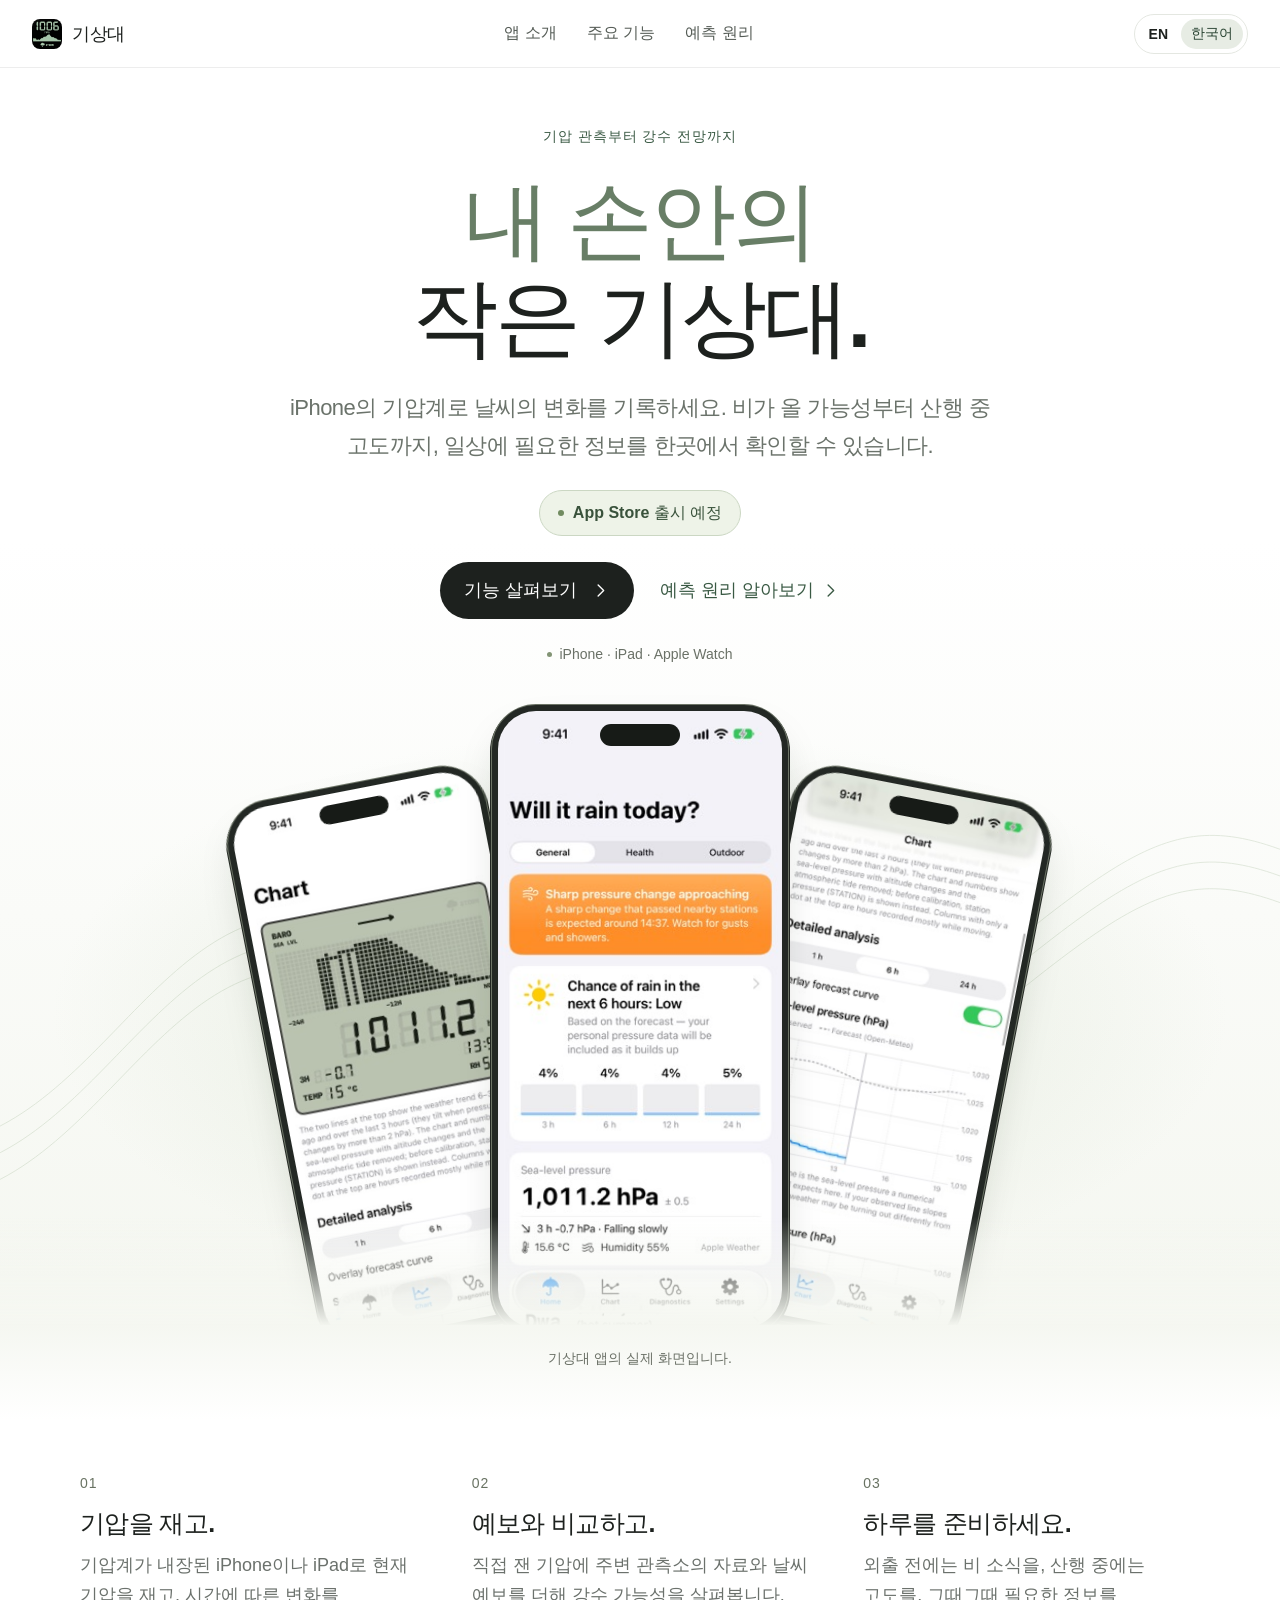
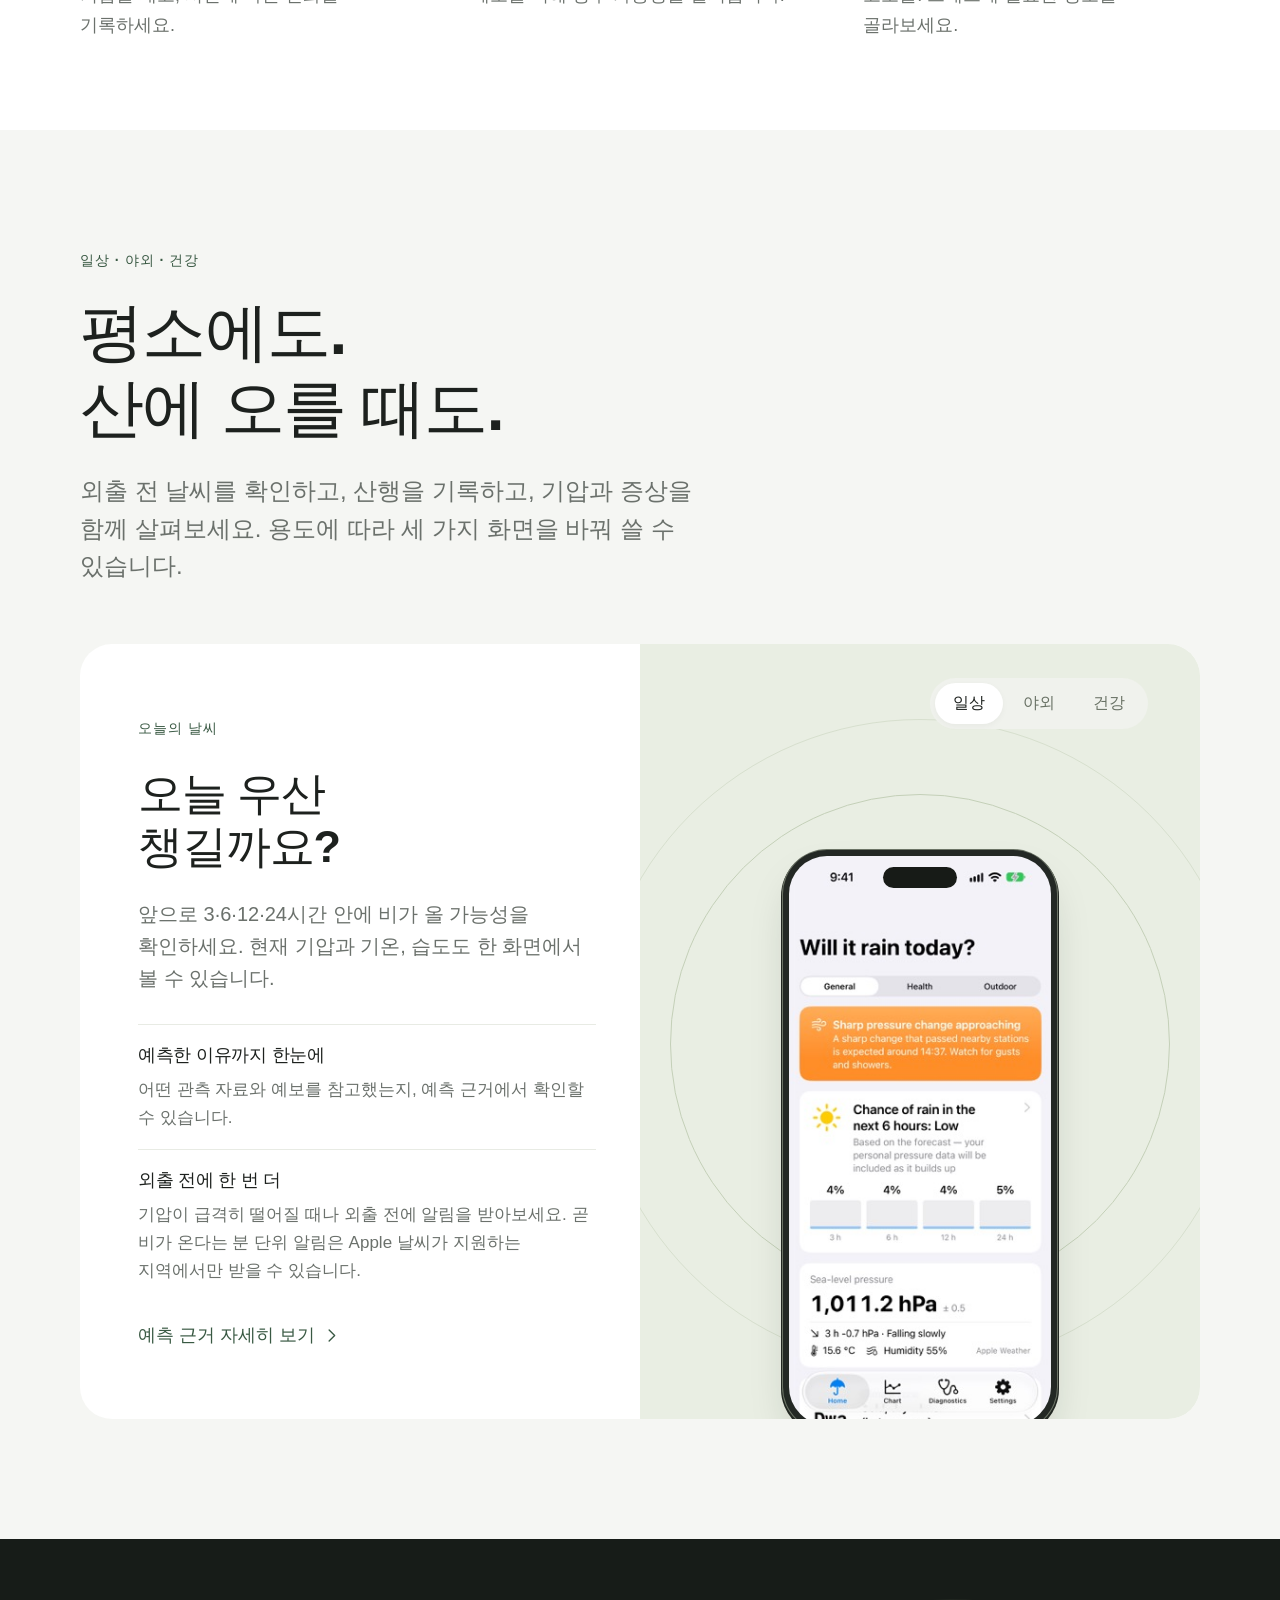
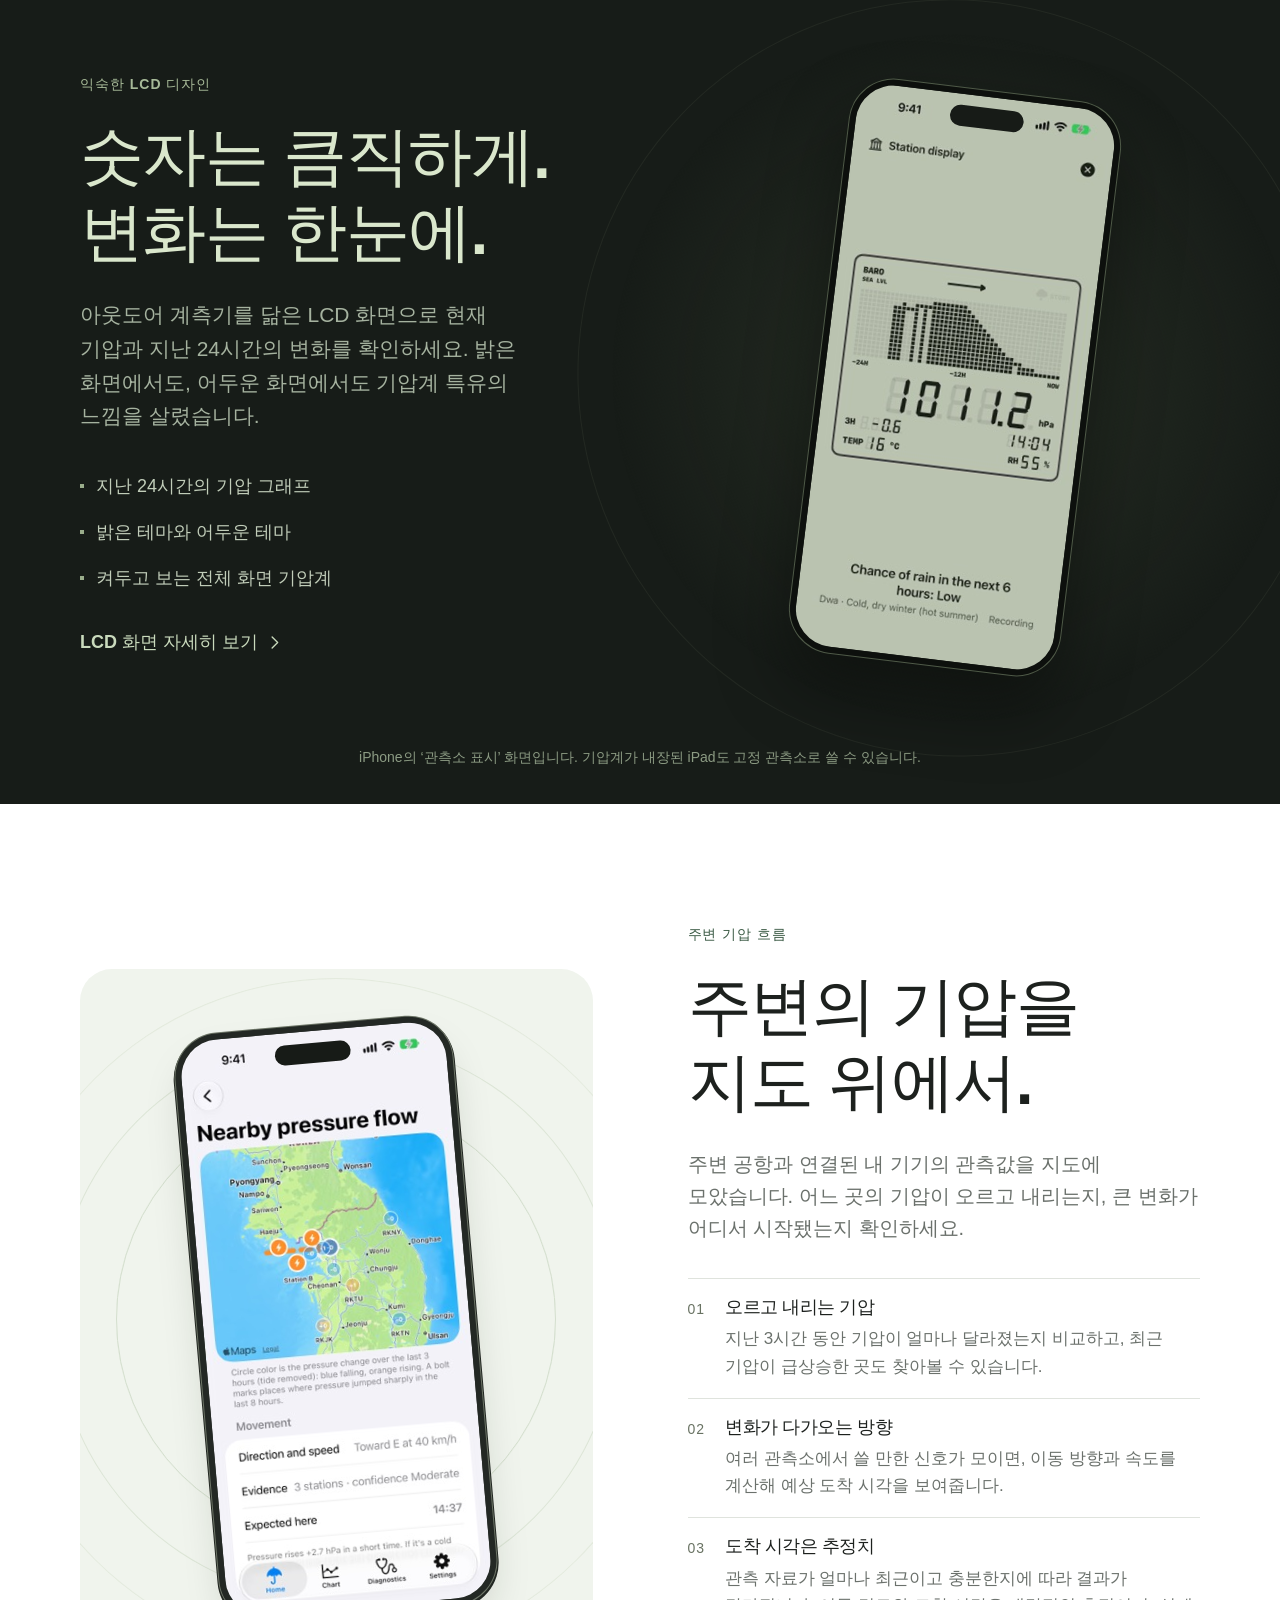
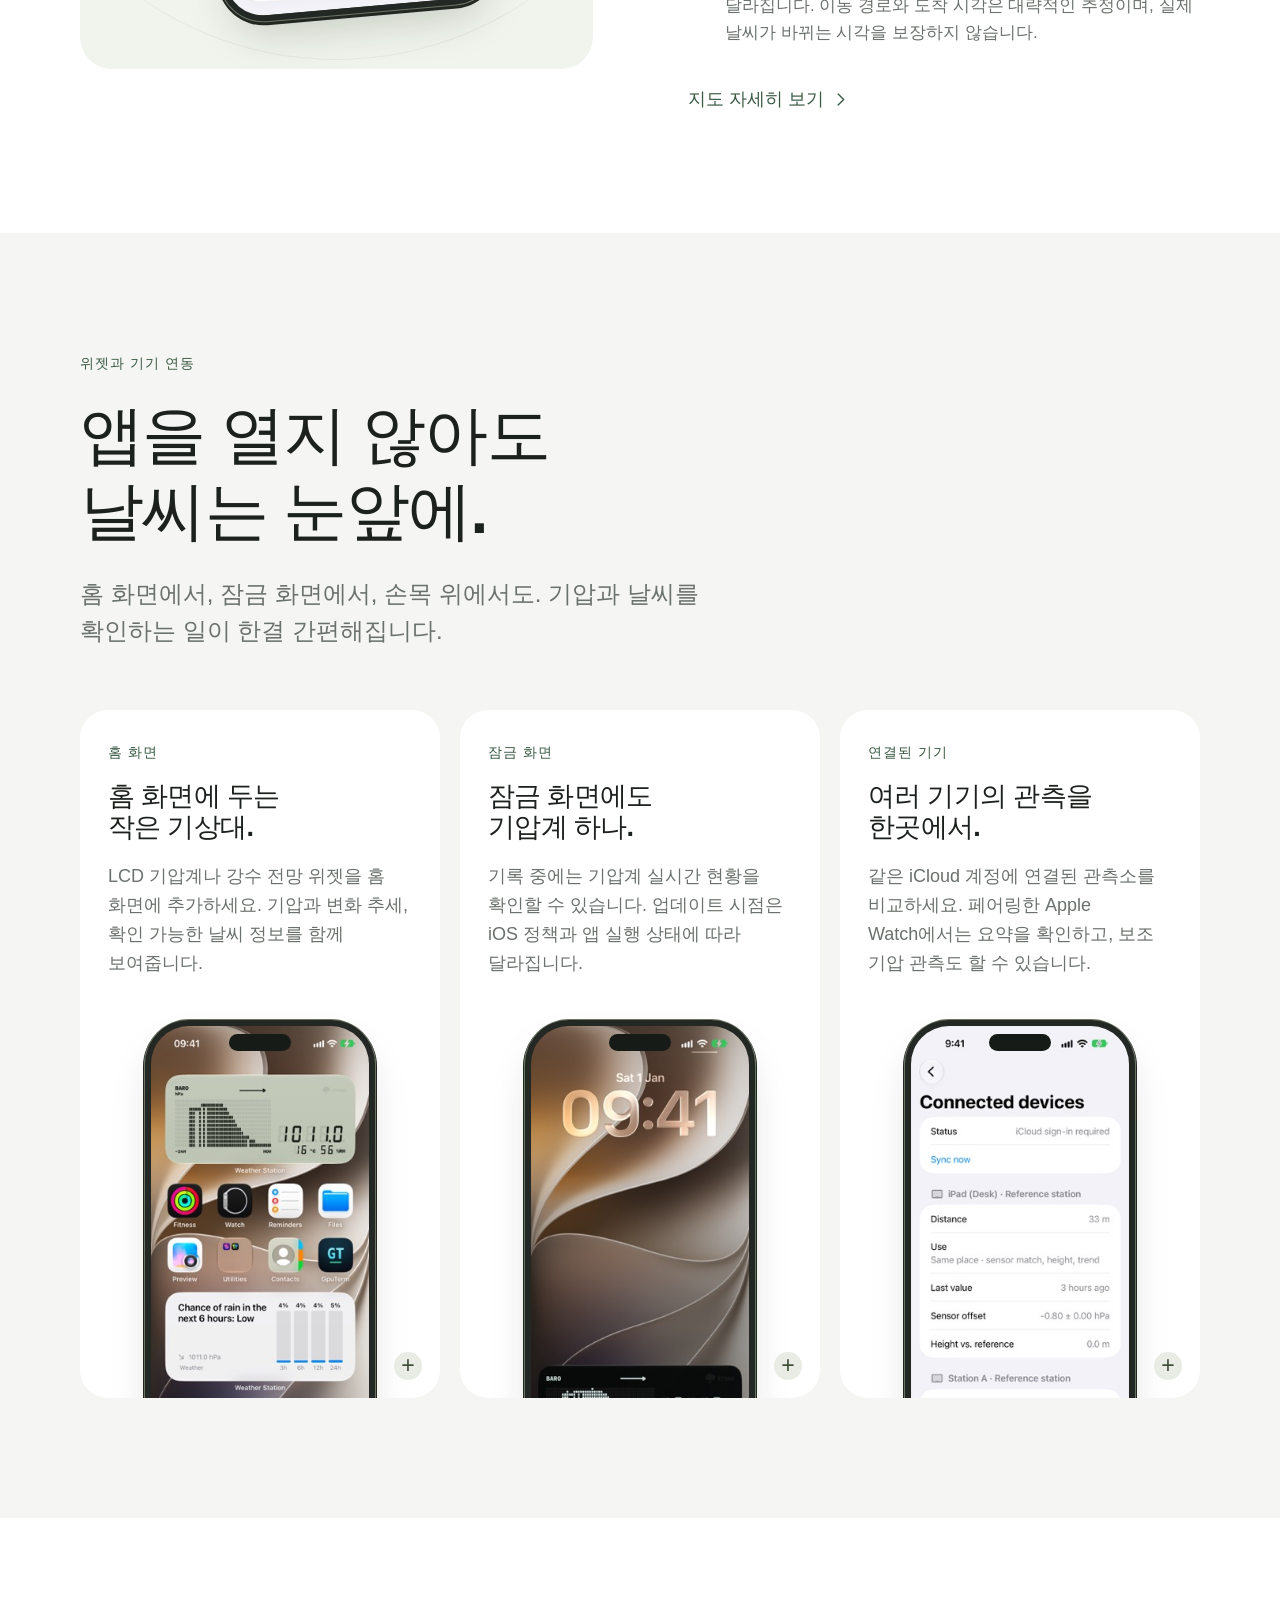
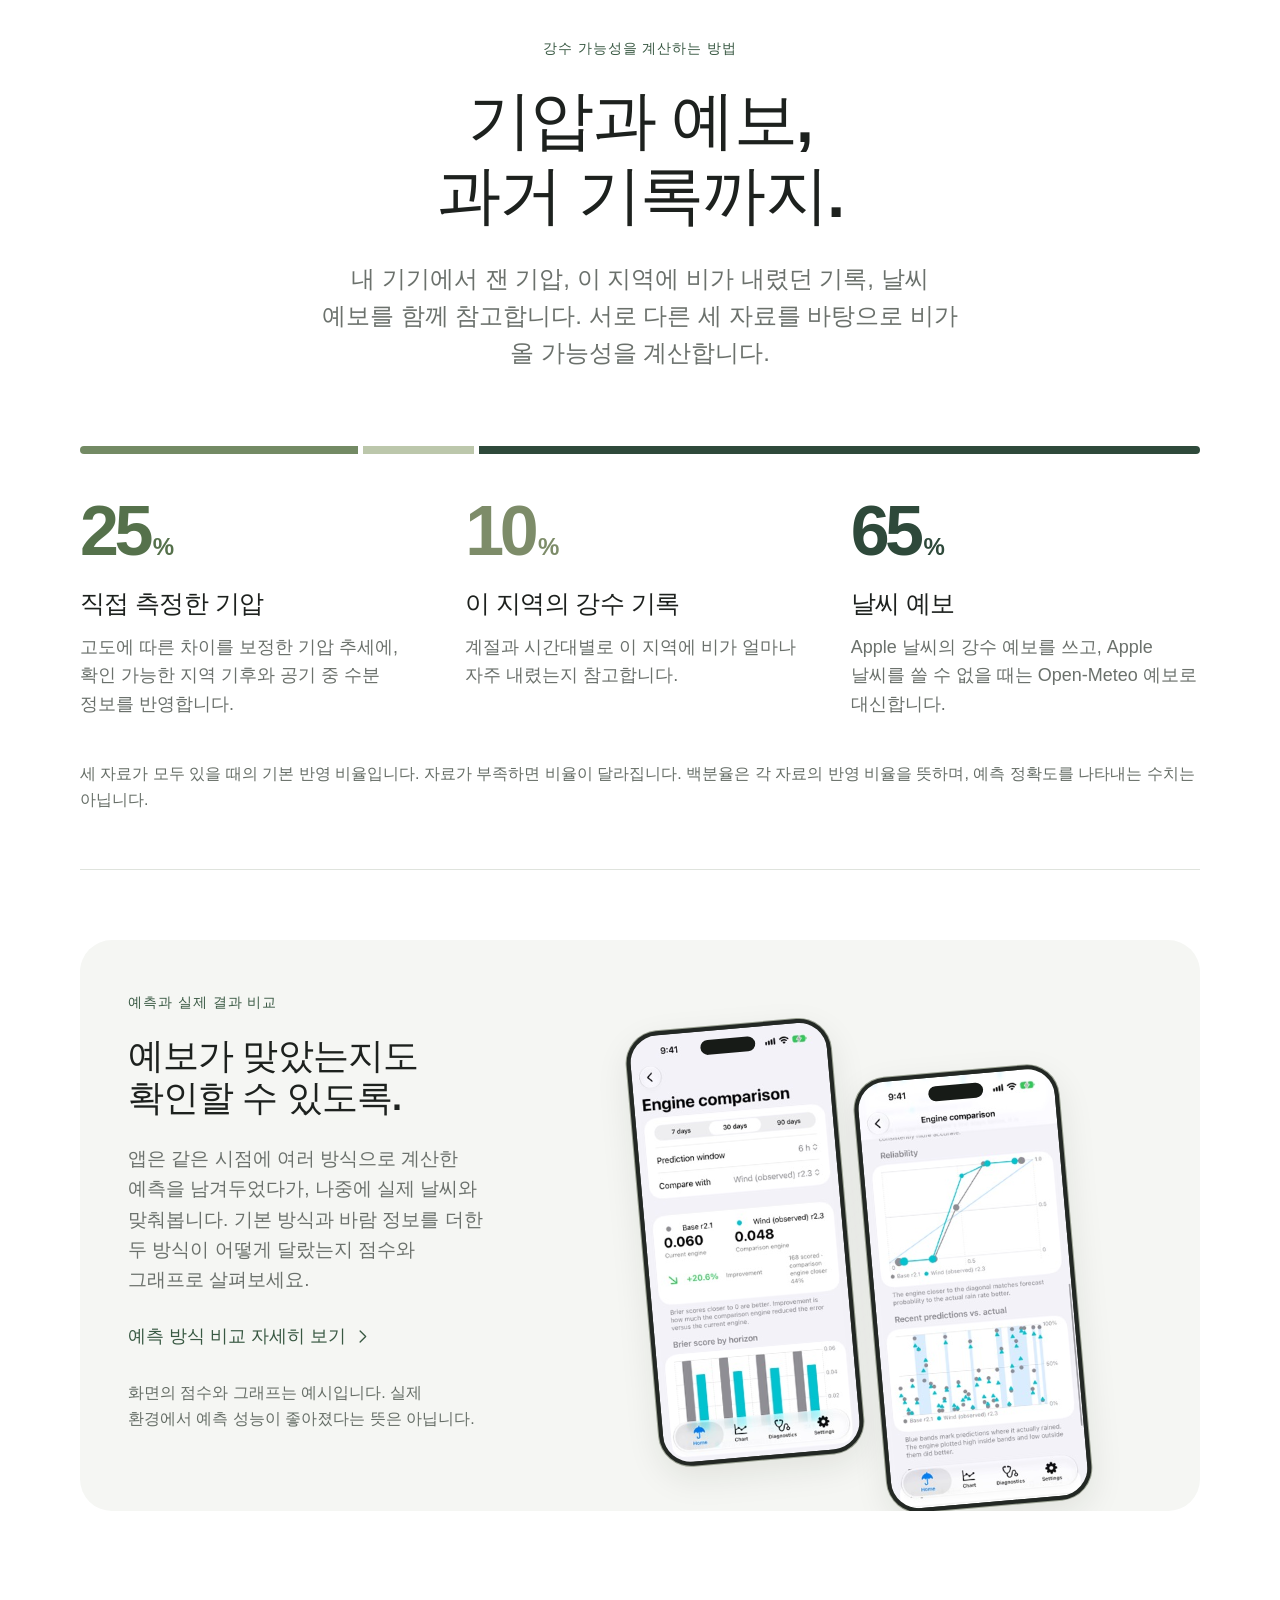
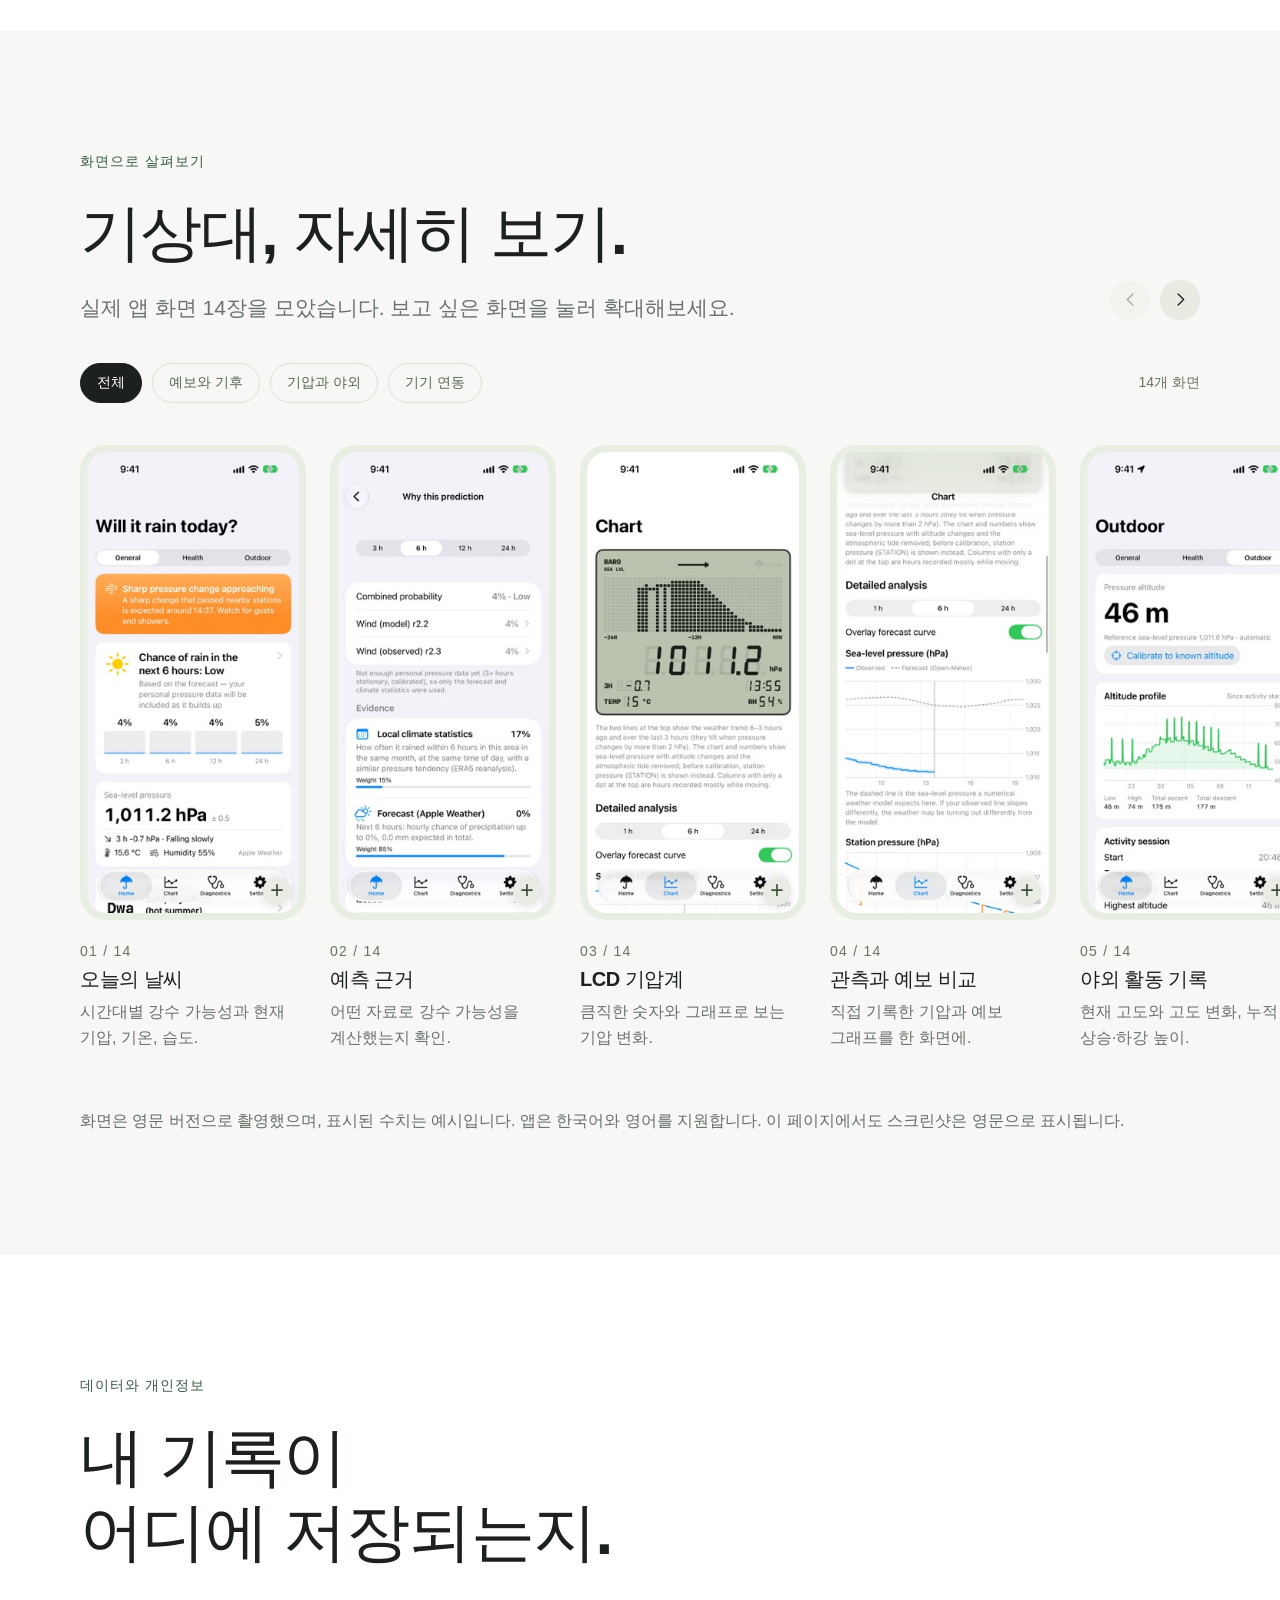
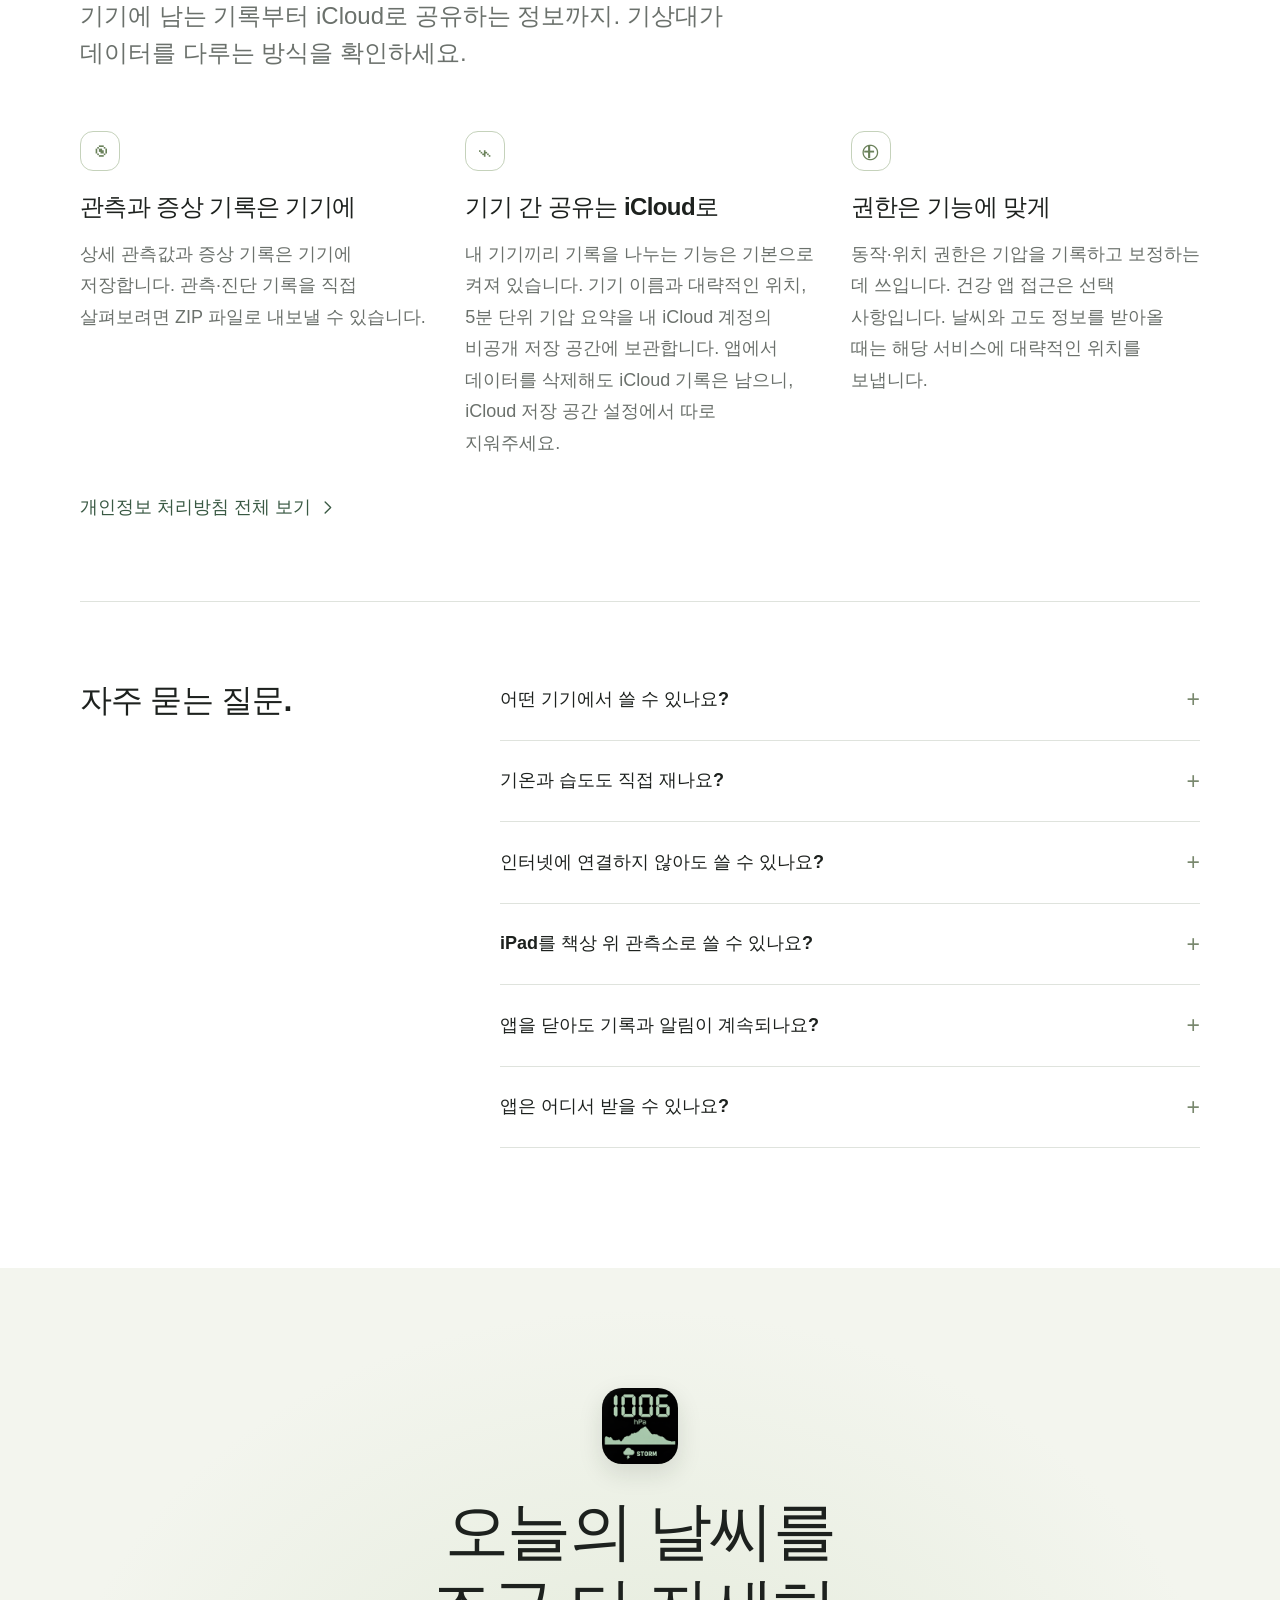
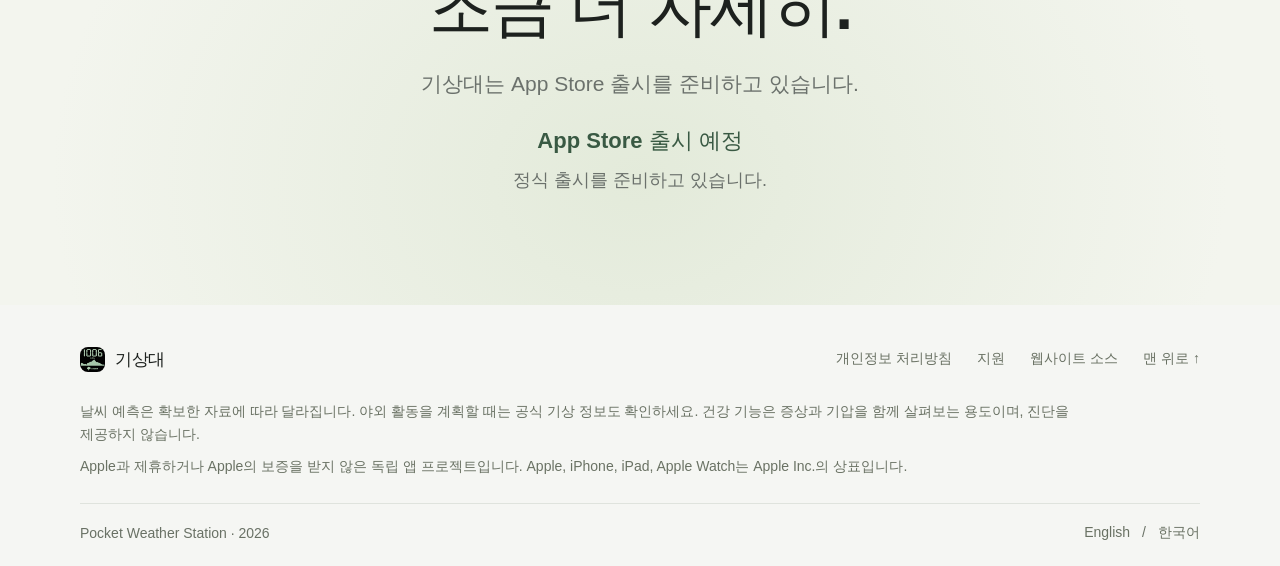
==== commit 8ca57434: "Add privacy and support pages, fix mobile clipping, and tidy copy and styles - Add bilingual privacy" ====
--- a/ko/index.html
+++ b/ko/index.html
@@ -2,19 +2,19 @@
 <html lang="ko">
 <head>
   <meta charset="utf-8"><meta name="viewport" content="width=device-width,initial-scale=1">
-  <title>기상대 — 내 손안의 작은 기상대.</title><meta name="description" content="내 손안의 작은 기상대. iPhone과 iPad로 기압을 재고, 비가 올 가능성과 고도 변화를 살펴보세요. LCD 위젯과 Apple Watch 연동도 지원합니다.">
+  <title>기상대 (Pocket Weather Station) — iPhone 기압계·강수 전망 앱</title><meta name="description" content="내 손안의 작은 기상대. iPhone과 iPad로 기압을 재고, 비가 올 가능성과 고도 변화를 살펴보세요. LCD 위젯과 Apple Watch 연동도 지원합니다.">
   <meta name="theme-color" content="#f8f9f6"><meta name="color-scheme" content="light">
   <link rel="canonical" href="https://fortranmentis.github.io/pocket_weather_station_hp/ko/"><link rel="alternate" hreflang="en" href="https://fortranmentis.github.io/pocket_weather_station_hp/"><link rel="alternate" hreflang="ko" href="https://fortranmentis.github.io/pocket_weather_station_hp/ko/"><link rel="alternate" hreflang="x-default" href="https://fortranmentis.github.io/pocket_weather_station_hp/">
-  <meta property="og:type" content="website"><meta property="og:title" content="기상대 — 내 손안의 작은 기상대."><meta property="og:description" content="내 손안의 작은 기상대. iPhone과 iPad로 기압을 재고, 비가 올 가능성과 고도 변화를 살펴보세요. LCD 위젯과 Apple Watch 연동도 지원합니다."><meta property="og:url" content="https://fortranmentis.github.io/pocket_weather_station_hp/ko/"><meta property="og:image" content="https://fortranmentis.github.io/pocket_weather_station_hp/assets/social-preview.jpg"><meta property="og:image:alt" content="Pocket Weather Station — iPhone app screenshots"><meta property="og:locale" content="ko_KR"><meta name="twitter:card" content="summary_large_image">
-  <link rel="icon" type="image/png" href="../assets/app-icon.png"><link rel="apple-touch-icon" href="../assets/app-icon.png"><link rel="stylesheet" href="../assets/style.css?v=6b72221961f1">
-  <script src="../assets/app.js" defer></script>
+  <meta property="og:type" content="website"><meta property="og:title" content="기상대 (Pocket Weather Station) — iPhone 기압계·강수 전망 앱"><meta property="og:description" content="내 손안의 작은 기상대. iPhone과 iPad로 기압을 재고, 비가 올 가능성과 고도 변화를 살펴보세요. LCD 위젯과 Apple Watch 연동도 지원합니다."><meta property="og:url" content="https://fortranmentis.github.io/pocket_weather_station_hp/ko/"><meta property="og:image" content="https://fortranmentis.github.io/pocket_weather_station_hp/assets/social-preview.jpg"><meta property="og:image:alt" content="iPhone에서 본 기상대 앱 화면"><meta property="og:locale" content="ko_KR"><meta property="og:locale:alternate" content="en_US"><meta name="twitter:card" content="summary_large_image">
+  <link rel="icon" type="image/png" href="../assets/app-icon.png"><link rel="apple-touch-icon" href="../assets/app-icon.png"><link rel="stylesheet" href="../assets/style.css?v=9a920d9a2994">
+  <script src="../assets/app.js?v=b0fb8dafd86a" defer></script>
 </head>
 <body id="top" data-asset-prefix="../">
   <a class="skip-link" href="#main">본문으로 건너뛰기</a>
   <header class="site-header"><div class="nav-inner">
     <a class="brand" href="#top"><img src="../assets/app-icon.png" width="30" height="30" alt=""><span>기상대</span></a>
     <nav id="main-nav" aria-label="주요 메뉴"><a href="#overview">앱 소개</a><a href="#experience">주요 기능</a><a href="#technology">예측 원리</a></nav>
-    <div class="nav-actions"><div class="languages" aria-label="언어 선택"><a href="../" lang="en" hreflang="en" >EN</a><a href="./" lang="ko" hreflang="ko" aria-current="page">한국어</a></div><button type="button" class="menu-toggle" aria-controls="main-nav" aria-expanded="false" aria-label="메뉴 열기"><span></span><span></span></button></div>
+    <div class="nav-actions"><div class="languages" aria-label="언어 선택"><a href="../" lang="en" hreflang="en" >EN</a><a href="../ko/" lang="ko" hreflang="ko" aria-current="page">한국어</a></div><button type="button" class="menu-toggle" aria-controls="main-nav" aria-expanded="false" aria-label="메뉴 열기"><span></span><span></span></button></div>
   </div></header>
   <main id="main">
     <section class="hero" id="overview" aria-labelledby="hero-title">
@@ -24,7 +24,7 @@
     </section>
     <div class="intro section-width"><div class="intro-item"><span class="index">01</span><h2>기압을 재고.</h2><p>기압계가 내장된 iPhone이나 iPad로 현재 기압을 재고, 시간에 따른 변화를 기록하세요.</p></div><div class="intro-item"><span class="index">02</span><h2>예보와 비교하고.</h2><p>직접 잰 기압에 주변 관측소의 자료와 날씨 예보를 더해 강수 가능성을 살펴봅니다.</p></div><div class="intro-item"><span class="index">03</span><h2>하루를 준비하세요.</h2><p>외출 전에는 비 소식을, 산행 중에는 고도를. 그때그때 필요한 정보를 골라보세요.</p></div></div>
     <section class="experience section-pad" id="experience" aria-labelledby="experience-title"><div class="section-width"><div class="section-heading"><p class="eyebrow">일상 · 야외 · 건강</p><h2 id="experience-title">평소에도.<br>산에 오를 때도.</h2><p>외출 전 날씨를 확인하고, 산행을 기록하고, 기압과 증상을 함께 살펴보세요. 용도에 따라 세 가지 화면을 바꿔 쓸 수 있습니다.</p></div><div class="experience-switch"><div class="tabs" role="tablist" aria-label="용도별 기능 선택"><button role="tab" id="tab-everyday" aria-controls="panel-everyday" aria-selected="true" tabindex="0">일상</button><button role="tab" id="tab-outdoor" aria-controls="panel-outdoor" aria-selected="false" tabindex="-1">야외</button><button role="tab" id="tab-health" aria-controls="panel-health" aria-selected="false" tabindex="-1">건강</button></div><div class="experience-panel" id="panel-everyday" role="tabpanel" aria-labelledby="tab-everyday" tabindex="0" >
-          <div class="experience-copy"><p class="eyebrow">오늘의 날씨</p><h3>오늘 우산<br>챙길까요?</h3><p class="body-large">앞으로 3·6·12·24시간 안에 비가 올 가능성을 확인하세요. 현재 기압과 기온, 습도도 한 화면에서 볼 수 있습니다.</p><ul class="feature-list"><li><h4>예측한 이유까지 한눈에</h4><p>어떤 관측 자료와 예보를 참고했는지, 예측 근거에서 확인할 수 있습니다.</p></li><li><h4>외출 전에 한 번 더</h4><p>기압이 급격히 떨어질 때나 외출 전에 알림을 받아보세요. 비가 곧 오는지 알려주는 분 단위 알림은 WeatherKit 지원 지역과 데이터 제공 여부에 따라 달라집니다.</p></li></ul><button class="text-link" type="button" data-screen="02-prediction-rationale" aria-haspopup="dialog">예측 근거 자세히 보기<svg viewBox="0 0 24 24" aria-hidden="true"><path d="m9 5 7 7-7 7"/></svg></button></div>
+          <div class="experience-copy"><p class="eyebrow">오늘의 날씨</p><h3>오늘 우산<br>챙길까요?</h3><p class="body-large">앞으로 3·6·12·24시간 안에 비가 올 가능성을 확인하세요. 현재 기압과 기온, 습도도 한 화면에서 볼 수 있습니다.</p><ul class="feature-list"><li><h4>예측한 이유까지 한눈에</h4><p>어떤 관측 자료와 예보를 참고했는지, 예측 근거에서 확인할 수 있습니다.</p></li><li><h4>외출 전에 한 번 더</h4><p>기압이 급격히 떨어질 때나 외출 전에 알림을 받아보세요. 곧 비가 온다는 분 단위 알림은 Apple 날씨가 지원하는 지역에서만 받을 수 있습니다.</p></li></ul><button class="text-link" type="button" data-screen="02-prediction-rationale" aria-haspopup="dialog">예측 근거 자세히 보기<svg viewBox="0 0 24 24" aria-hidden="true"><path d="m9 5 7 7-7 7"/></svg></button></div>
           <div class="experience-visual everyday"><span class="orbit orbit-one" aria-hidden="true"></span><span class="orbit orbit-two" aria-hidden="true"></span><div class="phone "><img class="" src="../assets/screenshots/01-home-600.jpg" srcset="../assets/screenshots/01-home-600.jpg 600w, ../assets/screenshots/01-home.jpg 1206w" sizes="(max-width: 600px) 70vw, 340px" width="1206" height="2622" alt="오늘의 날씨" loading=lazy decoding="async"><span class="island" aria-hidden="true"></span></div></div>
         </div><div class="experience-panel" id="panel-outdoor" role="tabpanel" aria-labelledby="tab-outdoor" tabindex="0" hidden>
           <div class="experience-copy"><p class="eyebrow">산행과 야외 활동</p><h3>산에 오를 땐,<br>고도계로.</h3><p class="body-large">기압으로 고도를 계산하고, 시간에 따른 고도 변화를 그래프로 보여줍니다. 활동을 시작하면 누적 상승·하강 높이도 기록할 수 있습니다.</p><ul class="feature-list"><li><h4>고도는 기준에 맞게</h4><p>현재 위치의 고도나 해면기압을 알고 있다면, 그 값을 입력해 고도계를 보정하세요.</p></li><li><h4>산행 중 기압도 함께</h4><p>기압 변화와 산악 날씨 관련 신호를 활동 기록과 함께 살펴보세요. 산행 전에는 공식 예보와 현장 상황을 꼭 확인하세요.</p></li></ul><button class="text-link" type="button" data-screen="05-outdoor" aria-haspopup="dialog">야외 화면 자세히 보기<svg viewBox="0 0 24 24" aria-hidden="true"><path d="m9 5 7 7-7 7"/></svg></button></div>
@@ -34,14 +34,14 @@
           <div class="experience-visual health"><span class="orbit orbit-one" aria-hidden="true"></span><span class="orbit orbit-two" aria-hidden="true"></span><div class="phone "><img class="" src="../assets/screenshots/07-health-600.jpg" srcset="../assets/screenshots/07-health-600.jpg 600w, ../assets/screenshots/07-health.jpg 1206w" sizes="(max-width: 600px) 70vw, 340px" width="1206" height="2622" alt="증상과 기압 기록" loading=lazy decoding="async"><span class="island" aria-hidden="true"></span></div></div>
         </div></div></div></section>
     <section class="lcd-section" aria-labelledby="lcd-title"><div class="lcd-inner section-width"><div class="lcd-copy"><p class="eyebrow">익숙한 LCD 디자인</p><h2 id="lcd-title">숫자는 큼직하게.<br>변화는 한눈에.</h2><p class="body-large">아웃도어 계측기를 닮은 LCD 화면으로 현재 기압과 지난 24시간의 변화를 확인하세요. 밝은 화면에서도, 어두운 화면에서도 기압계 특유의 느낌을 살렸습니다.</p><ul class="lcd-features"><li>지난 24시간의 기압 그래프</li><li>밝은 테마와 어두운 테마</li><li>켜두고 보는 전체 화면 기압계</li></ul><button class="text-link" type="button" data-screen="03-chart-lcd" aria-haspopup="dialog">LCD 화면 자세히 보기<svg viewBox="0 0 24 24" aria-hidden="true"><path d="m9 5 7 7-7 7"/></svg></button></div><div class="lcd-visual"><div class="phone "><img class="" src="../assets/screenshots/12-station-display-600.jpg" srcset="../assets/screenshots/12-station-display-600.jpg 600w, ../assets/screenshots/12-station-display.jpg 1206w" sizes="(max-width: 600px) 70vw, 340px" width="1206" height="2622" alt="관측소 표시" loading=lazy decoding="async"><span class="island" aria-hidden="true"></span></div><span class="lcd-orbit" aria-hidden="true"></span></div></div><p class="lcd-note section-width">iPhone의 ‘관측소 표시’ 화면입니다. 기압계가 내장된 iPad도 고정 관측소로 쓸 수 있습니다.</p></section>
-    <section class="flow-section section-pad" aria-labelledby="flow-title"><div class="flow-inner section-width"><div class="flow-visual"><span class="map-orbit" aria-hidden="true"></span><div class="phone "><img class="" src="../assets/screenshots/06-pressure-flow-map-600.jpg" srcset="../assets/screenshots/06-pressure-flow-map-600.jpg 600w, ../assets/screenshots/06-pressure-flow-map.jpg 1206w" sizes="(max-width: 600px) 70vw, 340px" width="1206" height="2622" alt="주변 기압 지도" loading=lazy decoding="async"><span class="island" aria-hidden="true"></span></div></div><div class="flow-copy"><p class="eyebrow">주변 기압 흐름</p><h2 id="flow-title">주변의 기압을<br>지도 위에서.</h2><p class="body-large">주변 공항과 연결된 내 기기의 관측값을 지도에 모았습니다. 어느 곳의 기압이 오르고 내리는지, 큰 변화가 어디서 시작됐는지 확인하세요.</p><ol class="flow-points"><li><span class="index">01</span><div><h3>오르고 내리는 기압</h3><p>지난 3시간 동안 기압이 얼마나 달라졌는지 비교하고, 최근 기압이 급상승한 곳도 찾아볼 수 있습니다.</p></div></li><li><span class="index">02</span><div><h3>변화가 다가오는 방향</h3><p>여러 관측소에서 유효한 신호가 모이면, 이동 방향과 속도를 계산해 예상 도착 시각을 보여줍니다.</p></div></li><li><span class="index">03</span><div><h3>도착 시각은 추정치</h3><p>관측 자료의 시각과 상태에 따라 결과가 달라집니다. 이동 경로와 도착 시각은 경험적 추정이며, 실제 날씨가 바뀌는 시각을 보장하지 않습니다.</p></div></li></ol><button class="text-link" type="button" data-screen="06-pressure-flow-map" aria-haspopup="dialog">지도 자세히 보기<svg viewBox="0 0 24 24" aria-hidden="true"><path d="m9 5 7 7-7 7"/></svg></button></div></div></section>
+    <section class="flow-section section-pad" aria-labelledby="flow-title"><div class="flow-inner section-width"><div class="flow-visual"><span class="map-orbit" aria-hidden="true"></span><div class="phone "><img class="" src="../assets/screenshots/06-pressure-flow-map-600.jpg" srcset="../assets/screenshots/06-pressure-flow-map-600.jpg 600w, ../assets/screenshots/06-pressure-flow-map.jpg 1206w" sizes="(max-width: 600px) 70vw, 340px" width="1206" height="2622" alt="주변 기압 지도" loading=lazy decoding="async"><span class="island" aria-hidden="true"></span></div></div><div class="flow-copy"><p class="eyebrow">주변 기압 흐름</p><h2 id="flow-title">주변의 기압을<br>지도 위에서.</h2><p class="body-large">주변 공항과 연결된 내 기기의 관측값을 지도에 모았습니다. 어느 곳의 기압이 오르고 내리는지, 큰 변화가 어디서 시작됐는지 확인하세요.</p><ol class="flow-points"><li><span class="index">01</span><div><h3>오르고 내리는 기압</h3><p>지난 3시간 동안 기압이 얼마나 달라졌는지 비교하고, 최근 기압이 급상승한 곳도 찾아볼 수 있습니다.</p></div></li><li><span class="index">02</span><div><h3>변화가 다가오는 방향</h3><p>여러 관측소에서 쓸 만한 신호가 모이면, 이동 방향과 속도를 계산해 예상 도착 시각을 보여줍니다.</p></div></li><li><span class="index">03</span><div><h3>도착 시각은 추정치</h3><p>관측 자료가 얼마나 최근이고 충분한지에 따라 결과가 달라집니다. 이동 경로와 도착 시각은 대략적인 추정이며, 실제 날씨가 바뀌는 시각을 보장하지 않습니다.</p></div></li></ol><button class="text-link" type="button" data-screen="06-pressure-flow-map" aria-haspopup="dialog">지도 자세히 보기<svg viewBox="0 0 24 24" aria-hidden="true"><path d="m9 5 7 7-7 7"/></svg></button></div></div></section>
     <section class="ecosystem section-pad" aria-labelledby="ecosystem-title"><div class="section-width"><div class="section-heading"><p class="eyebrow">위젯과 기기 연동</p><h2 id="ecosystem-title">앱을 열지 않아도<br>날씨는 눈앞에.</h2><p>홈 화면에서, 잠금 화면에서, 손목 위에서도. 기압과 날씨를 확인하는 일이 한결 간편해집니다.</p></div><div class="ecosystem-grid"><article class="ecosystem-card"><div class="ecosystem-copy"><p class="eyebrow">홈 화면</p><h3>홈 화면에 두는<br>작은 기상대.</h3><p>LCD 기압계나 강수 전망 위젯을 홈 화면에 추가하세요. 기압과 변화 추세, 확인 가능한 날씨 정보를 함께 보여줍니다.</p></div><button class="screen-button" data-screen="13-widgets" aria-haspopup="dialog" aria-label="스크린샷 확대: 홈 화면 위젯"><div class="phone "><img class="" src="../assets/screenshots/13-widgets-600.jpg" srcset="../assets/screenshots/13-widgets-600.jpg 600w, ../assets/screenshots/13-widgets.jpg 1206w" sizes="(max-width: 600px) 70vw, 340px" width="1206" height="2622" alt="홈 화면 위젯" loading=lazy decoding="async"><span class="island" aria-hidden="true"></span></div><span class="zoom-plus" aria-hidden="true">+</span></button></article><article class="ecosystem-card"><div class="ecosystem-copy"><p class="eyebrow">잠금 화면</p><h3>잠금 화면에도<br>기압계 하나.</h3><p>기록 중에는 기압계 실시간 현황을 확인할 수 있습니다. 업데이트 시점은 iOS 정책과 앱 실행 상태에 따라 달라집니다.</p></div><button class="screen-button" data-screen="14-lock-screen" aria-haspopup="dialog" aria-label="스크린샷 확대: 기압계 실시간 현황"><div class="phone "><img class="" src="../assets/screenshots/14-lock-screen-600.jpg" srcset="../assets/screenshots/14-lock-screen-600.jpg 600w, ../assets/screenshots/14-lock-screen.jpg 1206w" sizes="(max-width: 600px) 70vw, 340px" width="1206" height="2622" alt="기압계 실시간 현황" loading=lazy decoding="async"><span class="island" aria-hidden="true"></span></div><span class="zoom-plus" aria-hidden="true">+</span></button></article><article class="ecosystem-card"><div class="ecosystem-copy"><p class="eyebrow">연결된 기기</p><h3>여러 기기의 관측을<br>한곳에서.</h3><p>같은 iCloud 계정에 연결된 관측소를 비교하세요. 페어링한 Apple Watch에서는 요약을 확인하고, 보조 기압 관측도 할 수 있습니다.</p></div><button class="screen-button" data-screen="11-connected-devices" aria-haspopup="dialog" aria-label="스크린샷 확대: 연결된 관측소"><div class="phone "><img class="" src="../assets/screenshots/11-connected-devices-600.jpg" srcset="../assets/screenshots/11-connected-devices-600.jpg 600w, ../assets/screenshots/11-connected-devices.jpg 1206w" sizes="(max-width: 600px) 70vw, 340px" width="1206" height="2622" alt="연결된 관측소" loading=lazy decoding="async"><span class="island" aria-hidden="true"></span></div><span class="zoom-plus" aria-hidden="true">+</span></button></article></div></div></section>
-    <section class="technology section-pad" id="technology" aria-labelledby="tech-title"><div class="section-width"><div class="section-heading centered"><p class="eyebrow">강수 가능성을 계산하는 방법</p><h2 id="tech-title">기압과 예보,<br>과거 기록까지.</h2><p>내 기기에서 잰 기압, 이 지역에 비가 내렸던 기록, 수치 예보를 함께 참고합니다. 서로 다른 세 자료를 바탕으로 비가 올 가능성을 계산합니다.</p></div><div class="blend-bar" aria-hidden="true"><span></span><span></span><span></span></div><div class="ingredients"><article class="ingredient ingredient-0"><p class="weight">25<span>%</span></p><h3>직접 측정한 기압</h3><p>고도에 따른 차이를 보정한 기압 추세에, 확인 가능한 지역 기후와 공기 중 수분 정보를 반영합니다.</p></article><article class="ingredient ingredient-1"><p class="weight">10<span>%</span></p><h3>이 지역의 강수 기록</h3><p>계절과 시간대별로 이 지역에 비가 얼마나 자주 내렸는지 참고합니다.</p></article><article class="ingredient ingredient-2"><p class="weight">65<span>%</span></p><h3>날씨 예보</h3><p>WeatherKit이나 Open-Meteo에서 제공하는 강수 예보를 활용합니다.</p></article></div><p class="footnote weight-note">세 자료가 모두 있을 때의 기본 반영 비율입니다. 자료가 부족하면 비율이 달라집니다. 백분율은 각 자료의 반영 비율을 뜻하며, 예측 정확도를 나타내는 수치는 아닙니다.</p><div class="comparison"><div class="comparison-copy"><p class="eyebrow">예측과 실제 결과 비교</p><h3>예보가 맞았는지도<br>확인할 수 있도록.</h3><p>같은 시점에 남긴 각 엔진의 예측을 이후 결과와 비교합니다. 기본 엔진과 두 가지 바람 반영 엔진이 어떻게 달랐는지, 점수와 신뢰도 그래프로 살펴보세요.</p><button class="text-link" type="button" data-screen="09-engine-comparison" aria-haspopup="dialog">엔진 비교 자세히 보기<svg viewBox="0 0 24 24" aria-hidden="true"><path d="m9 5 7 7-7 7"/></svg></button><p class="footnote">화면의 점수와 그래프는 예시입니다. 실제 환경에서 예측 성능이 좋아졌다는 뜻은 아닙니다.</p></div><div class="comparison-visual"><div class="phone "><img class="" src="../assets/screenshots/09-engine-comparison-600.jpg" srcset="../assets/screenshots/09-engine-comparison-600.jpg 600w, ../assets/screenshots/09-engine-comparison.jpg 1206w" sizes="(max-width: 600px) 70vw, 340px" width="1206" height="2622" alt="예측 엔진 비교" loading=lazy decoding="async"><span class="island" aria-hidden="true"></span></div><div class="phone "><img class="" src="../assets/screenshots/10-engine-charts-600.jpg" srcset="../assets/screenshots/10-engine-charts-600.jpg 600w, ../assets/screenshots/10-engine-charts.jpg 1206w" sizes="(max-width: 600px) 70vw, 340px" width="1206" height="2622" alt="예측 결과 그래프" loading=lazy decoding="async"><span class="island" aria-hidden="true"></span></div></div></div></div></section>
-    <section class="gallery section-pad" id="screens" aria-labelledby="gallery-title"><div class="section-width"><div class="gallery-heading"><div><p class="eyebrow">화면으로 살펴보기</p><h2 id="gallery-title">기상대, 자세히 보기.</h2><p class="body-large">실제 앱 화면 14장을 모았습니다. 보고 싶은 화면을 눌러 확대해보세요.</p></div><div class="gallery-arrows"><button type="button" data-scroll="-1" aria-label="이전 화면 보기"><svg viewBox="0 0 24 24" aria-hidden="true"><path d="m15 5-7 7 7 7"/></svg></button><button type="button" data-scroll="1" aria-label="다음 화면 보기"><svg viewBox="0 0 24 24" aria-hidden="true"><path d="m9 5 7 7-7 7"/></svg></button></div></div><div class="gallery-controls"><div class="filters" role="group" aria-label="앱 스크린샷 갤러리"><button type="button" data-filter="0" aria-pressed="true">전체</button><button type="button" data-filter="1" aria-pressed="false">예보와 기후</button><button type="button" data-filter="2" aria-pressed="false">기압과 야외</button><button type="button" data-filter="3" aria-pressed="false">기기 연동</button></div><span class="gallery-count" aria-live="polite" data-count-suffix="개 화면">14 개 화면</span></div></div><div class="gallery-track" aria-label="앱 스크린샷 갤러리" tabindex="0"><article class="gallery-card" data-group="1"><button class="gallery-image" type="button" data-screen="01-home" aria-haspopup="dialog" aria-label="스크린샷 확대: 오늘의 날씨"><img class="" src="../assets/screenshots/01-home-600.jpg" srcset="../assets/screenshots/01-home-600.jpg 600w, ../assets/screenshots/01-home.jpg 1206w" sizes="(max-width: 600px) 70vw, 340px" width="1206" height="2622" alt="오늘의 날씨" loading=lazy decoding="async"><span class="zoom-plus" aria-hidden="true">+</span></button><span class="screen-index">01 / 14</span><h3>오늘의 날씨</h3><p>시간대별 강수 가능성과 현재 기압, 기온, 습도.</p></article><article class="gallery-card" data-group="1"><button class="gallery-image" type="button" data-screen="02-prediction-rationale" aria-haspopup="dialog" aria-label="스크린샷 확대: 예측 근거"><img class="" src="../assets/screenshots/02-prediction-rationale-600.jpg" srcset="../assets/screenshots/02-prediction-rationale-600.jpg 600w, ../assets/screenshots/02-prediction-rationale.jpg 1206w" sizes="(max-width: 600px) 70vw, 340px" width="1206" height="2622" alt="예측 근거" loading=lazy decoding="async"><span class="zoom-plus" aria-hidden="true">+</span></button><span class="screen-index">02 / 14</span><h3>예측 근거</h3><p>어떤 자료로 강수 가능성을 계산했는지 확인.</p></article><article class="gallery-card" data-group="2"><button class="gallery-image" type="button" data-screen="03-chart-lcd" aria-haspopup="dialog" aria-label="스크린샷 확대: LCD 기압계"><img class="" src="../assets/screenshots/03-chart-lcd-600.jpg" srcset="../assets/screenshots/03-chart-lcd-600.jpg 600w, ../assets/screenshots/03-chart-lcd.jpg 1206w" sizes="(max-width: 600px) 70vw, 340px" width="1206" height="2622" alt="LCD 기압계" loading=lazy decoding="async"><span class="zoom-plus" aria-hidden="true">+</span></button><span class="screen-index">03 / 14</span><h3>LCD 기압계</h3><p>큼직한 숫자와 그래프로 보는 기압 변화.</p></article><article class="gallery-card" data-group="2"><button class="gallery-image" type="button" data-screen="04-chart-forecast" aria-haspopup="dialog" aria-label="스크린샷 확대: 관측과 예보 비교"><img class="" src="../assets/screenshots/04-chart-forecast-600.jpg" srcset="../assets/screenshots/04-chart-forecast-600.jpg 600w, ../assets/screenshots/04-chart-forecast.jpg 1206w" sizes="(max-width: 600px) 70vw, 340px" width="1206" height="2622" alt="관측과 예보 비교" loading=lazy decoding="async"><span class="zoom-plus" aria-hidden="true">+</span></button><span class="screen-index">04 / 14</span><h3>관측과 예보 비교</h3><p>직접 기록한 기압과 예보 그래프를 한 화면에.</p></article><article class="gallery-card" data-group="2"><button class="gallery-image" type="button" data-screen="05-outdoor" aria-haspopup="dialog" aria-label="스크린샷 확대: 야외 활동 기록"><img class="" src="../assets/screenshots/05-outdoor-600.jpg" srcset="../assets/screenshots/05-outdoor-600.jpg 600w, ../assets/screenshots/05-outdoor.jpg 1206w" sizes="(max-width: 600px) 70vw, 340px" width="1206" height="2622" alt="야외 활동 기록" loading=lazy decoding="async"><span class="zoom-plus" aria-hidden="true">+</span></button><span class="screen-index">05 / 14</span><h3>야외 활동 기록</h3><p>현재 고도와 고도 변화, 누적 상승·하강 높이.</p></article><article class="gallery-card" data-group="2"><button class="gallery-image" type="button" data-screen="06-pressure-flow-map" aria-haspopup="dialog" aria-label="스크린샷 확대: 주변 기압 지도"><img class="" src="../assets/screenshots/06-pressure-flow-map-600.jpg" srcset="../assets/screenshots/06-pressure-flow-map-600.jpg 600w, ../assets/screenshots/06-pressure-flow-map.jpg 1206w" sizes="(max-width: 600px) 70vw, 340px" width="1206" height="2622" alt="주변 기압 지도" loading=lazy decoding="async"><span class="zoom-plus" aria-hidden="true">+</span></button><span class="screen-index">06 / 14</span><h3>주변 기압 지도</h3><p>주변 관측소의 기압 변화와 추정 이동 방향.</p></article><article class="gallery-card" data-group="2"><button class="gallery-image" type="button" data-screen="07-health" aria-haspopup="dialog" aria-label="스크린샷 확대: 증상과 기압 기록"><img class="" src="../assets/screenshots/07-health-600.jpg" srcset="../assets/screenshots/07-health-600.jpg 600w, ../assets/screenshots/07-health.jpg 1206w" sizes="(max-width: 600px) 70vw, 340px" width="1206" height="2622" alt="증상과 기압 기록" loading=lazy decoding="async"><span class="zoom-plus" aria-hidden="true">+</span></button><span class="screen-index">07 / 14</span><h3>증상과 기압 기록</h3><p>증상을 기록하고 같은 시기의 기압과 비교.</p></article><article class="gallery-card" data-group="1"><button class="gallery-image" type="button" data-screen="08-climate-zone" aria-haspopup="dialog" aria-label="스크린샷 확대: 우리 지역의 기후"><img class="" src="../assets/screenshots/08-climate-zone-600.jpg" srcset="../assets/screenshots/08-climate-zone-600.jpg 600w, ../assets/screenshots/08-climate-zone.jpg 1206w" sizes="(max-width: 600px) 70vw, 340px" width="1206" height="2622" alt="우리 지역의 기후" loading=lazy decoding="async"><span class="zoom-plus" aria-hidden="true">+</span></button><span class="screen-index">08 / 14</span><h3>우리 지역의 기후</h3><p>현재 쾨펜 기후 분류와 미래 기후 시나리오.</p></article><article class="gallery-card" data-group="1"><button class="gallery-image" type="button" data-screen="09-engine-comparison" aria-haspopup="dialog" aria-label="스크린샷 확대: 예측 엔진 비교"><img class="" src="../assets/screenshots/09-engine-comparison-600.jpg" srcset="../assets/screenshots/09-engine-comparison-600.jpg 600w, ../assets/screenshots/09-engine-comparison.jpg 1206w" sizes="(max-width: 600px) 70vw, 340px" width="1206" height="2622" alt="예측 엔진 비교" loading=lazy decoding="async"><span class="zoom-plus" aria-hidden="true">+</span></button><span class="screen-index">09 / 14</span><h3>예측 엔진 비교</h3><p>같은 시점의 예측을 이후 결과와 비교한 점수.</p></article><article class="gallery-card" data-group="1"><button class="gallery-image" type="button" data-screen="10-engine-charts" aria-haspopup="dialog" aria-label="스크린샷 확대: 예측 결과 그래프"><img class="" src="../assets/screenshots/10-engine-charts-600.jpg" srcset="../assets/screenshots/10-engine-charts-600.jpg 600w, ../assets/screenshots/10-engine-charts.jpg 1206w" sizes="(max-width: 600px) 70vw, 340px" width="1206" height="2622" alt="예측 결과 그래프" loading=lazy decoding="async"><span class="zoom-plus" aria-hidden="true">+</span></button><span class="screen-index">10 / 14</span><h3>예측 결과 그래프</h3><p>최근 예측과 실제 결과, 신뢰도를 그래프로 확인.</p></article><article class="gallery-card" data-group="3"><button class="gallery-image" type="button" data-screen="11-connected-devices" aria-haspopup="dialog" aria-label="스크린샷 확대: 연결된 관측소"><img class="" src="../assets/screenshots/11-connected-devices-600.jpg" srcset="../assets/screenshots/11-connected-devices-600.jpg 600w, ../assets/screenshots/11-connected-devices.jpg 1206w" sizes="(max-width: 600px) 70vw, 340px" width="1206" height="2622" alt="연결된 관측소" loading=lazy decoding="async"><span class="zoom-plus" aria-hidden="true">+</span></button><span class="screen-index">11 / 14</span><h3>연결된 관측소</h3><p>같은 계정의 관측소와 기압 차이, 연결 상태.</p></article><article class="gallery-card" data-group="3"><button class="gallery-image" type="button" data-screen="12-station-display" aria-haspopup="dialog" aria-label="스크린샷 확대: 관측소 표시"><img class="" src="../assets/screenshots/12-station-display-600.jpg" srcset="../assets/screenshots/12-station-display-600.jpg 600w, ../assets/screenshots/12-station-display.jpg 1206w" sizes="(max-width: 600px) 70vw, 340px" width="1206" height="2622" alt="관측소 표시" loading=lazy decoding="async"><span class="zoom-plus" aria-hidden="true">+</span></button><span class="screen-index">12 / 14</span><h3>관측소 표시</h3><p>전체 화면으로 켜두고 보는 LCD 기압계.</p></article><article class="gallery-card" data-group="3"><button class="gallery-image" type="button" data-screen="13-widgets" aria-haspopup="dialog" aria-label="스크린샷 확대: 홈 화면 위젯"><img class="" src="../assets/screenshots/13-widgets-600.jpg" srcset="../assets/screenshots/13-widgets-600.jpg 600w, ../assets/screenshots/13-widgets.jpg 1206w" sizes="(max-width: 600px) 70vw, 340px" width="1206" height="2622" alt="홈 화면 위젯" loading=lazy decoding="async"><span class="zoom-plus" aria-hidden="true">+</span></button><span class="screen-index">13 / 14</span><h3>홈 화면 위젯</h3><p>LCD 기압계와 강수 전망을 홈 화면에서.</p></article><article class="gallery-card" data-group="3"><button class="gallery-image" type="button" data-screen="14-lock-screen" aria-haspopup="dialog" aria-label="스크린샷 확대: 기압계 실시간 현황"><img class="" src="../assets/screenshots/14-lock-screen-600.jpg" srcset="../assets/screenshots/14-lock-screen-600.jpg 600w, ../assets/screenshots/14-lock-screen.jpg 1206w" sizes="(max-width: 600px) 70vw, 340px" width="1206" height="2622" alt="기압계 실시간 현황" loading=lazy decoding="async"><span class="zoom-plus" aria-hidden="true">+</span></button><span class="screen-index">14 / 14</span><h3>기압계 실시간 현황</h3><p>기록 중인 기압을 잠금 화면에서도 확인.</p></article></div><p class="footnote section-width">화면은 영문 버전으로 촬영했으며, 표시된 수치는 예시입니다. 앱은 한국어와 영어를 지원합니다. 이 페이지에서도 스크린샷은 영문으로 표시됩니다.</p></section>
-    <section class="privacy section-pad" id="privacy" aria-labelledby="privacy-title"><div class="section-width"><div class="section-heading"><p class="eyebrow">데이터와 개인정보</p><h2 id="privacy-title">내 기록이<br>어디에 저장되는지.</h2><p>기기에 남는 기록부터 iCloud로 공유하는 정보까지. 기상대가 데이터를 다루는 방식을 확인하세요.</p></div><div class="privacy-grid"><article><span class="privacy-symbol" aria-hidden="true">◉</span><h3>관측과 증상 기록은 기기에</h3><p>상세 관측값과 증상 기록은 기기에 저장합니다. 관측·진단 기록을 직접 살펴보려면 ZIP 파일로 내보낼 수 있습니다.</p></article><article><span class="privacy-symbol" aria-hidden="true">⌁</span><h3>기기 간 공유는 iCloud로</h3><p>같은 계정의 기기끼리 공유하는 기능은 기본으로 켜져 있습니다. 기기 정보와 반올림한 위치, 5분 단위 기압 요약을 비공개 CloudKit 데이터베이스로 보냅니다. 공유를 끄면 새 동기화 시도가 멈춥니다. 기기의 데이터를 삭제해도 기존 클라우드 기록까지 지워지지는 않습니다.</p></article><article><span class="privacy-symbol" aria-hidden="true">⊕</span><h3>권한은 기능에 맞게</h3><p>동작·위치 권한은 기압을 기록하고 보정하는 데 쓰입니다. 건강 앱 접근은 선택 사항입니다. 날씨나 고도를 조회할 때는 해당 제공 업체에 좌표 또는 주변 영역을 전달합니다.</p></article></div><a class="text-link" href="https://github.com/fortranmentis/pocket_weather_station/blob/main/README.ko.md#데이터와-개인정보">데이터 처리 방식 자세히 보기<svg viewBox="0 0 24 24" aria-hidden="true"><path d="m9 5 7 7-7 7"/></svg></a><div class="faq"><h3>자주 묻는 질문.</h3><div><details><summary>어떤 기기에서 쓸 수 있나요?<span aria-hidden="true">+</span></summary><p>iOS/iPadOS 17 이상인 iPhone과 iPad를 지원합니다. Apple Watch 연동에는 watchOS 10 이상이 필요합니다. 기압을 직접 재려면 기압계가 내장되어 있어야 합니다. Apple Watch는 iPhone과 함께 사용하는 보조 기기로, 혼자서 예보를 계산하지는 않습니다.</p></details><details><summary>기온과 습도도 직접 재나요?<span aria-hidden="true">+</span></summary><p>기압은 기기에 내장된 기압계로 잽니다. 기온과 상대습도는 날씨 제공 업체가 보내주는 해당 지역의 정보입니다. 휴대전화가 직접 측정한 값은 아닙니다.</p></details><details><summary>인터넷에 연결하지 않아도 쓸 수 있나요?<span aria-hidden="true">+</span></summary><p>필요한 위치 정보를 이미 확보했다면, 센서로 기압을 기록하거나 저장된 관측값과 내장 기후 분류를 확인할 수 있습니다. 최신 예보와 공항 관측을 받아오거나 과거 자료를 내려받을 때, iCloud로 동기화할 때는 인터넷 연결이 필요합니다.</p></details><details><summary>iPad를 책상 위 관측소로 쓸 수 있나요?<span aria-hidden="true">+</span></summary><p>기압계가 내장된 iPad라면 가능합니다. 고정된 위치에 두고 ‘기준 관측소 모드’를 켠 다음, 기록을 시작하고 ‘관측소 표시’를 여세요. 이 화면을 열어둔 동안에는 화면이 자동으로 꺼지지 않도록 합니다. 오래 켜둘 때는 전원을 연결하는 것이 좋습니다.</p></details><details><summary>앱을 닫아도 기록과 알림이 계속되나요?<span aria-hidden="true">+</span></summary><p>백그라운드 실행과 위젯 새로고침, 실시간 현황은 iOS가 관리합니다. 권한과 배터리 설정, 지역과 데이터 제공 여부에 따라 작동이 달라집니다. 끊김 없는 센서 기록이나 정확한 알림 도착 시각을 보장하지는 않습니다.</p></details><details><summary>앱은 어디서 받을 수 있나요?<span aria-hidden="true">+</span></summary><p>App Store 출시를 준비하고 있습니다. 출시 전에는 GitHub에서 소스와 빌드 방법을 살펴볼 수 있습니다. 현재 소스 버전은 0.1.0입니다. 직접 기기에 빌드하려면 Xcode와 서명, 필요한 Apple 서비스 설정을 갖춰야 합니다.</p></details></div></div></div></section>
-    <section class="closing section-pad" aria-labelledby="closing-title"><img src="../assets/app-icon.png" width="76" height="76" alt="" loading="lazy"><h2 id="closing-title">오늘의 날씨를<br>조금 더 자세히.</h2><p>기상대의 기능과 개발 내용을 더 알아보세요.</p><p class="release-announcement"><strong>App Store 출시 예정</strong><span>정식 출시를 준비하고 있습니다.</span></p><a class="button" href="https://github.com/fortranmentis/pocket_weather_station">프로젝트 알아보기<svg viewBox="0 0 24 24" aria-hidden="true"><path d="m9 5 7 7-7 7"/></svg></a></section>
+    <section class="technology section-pad" id="technology" aria-labelledby="tech-title"><div class="section-width"><div class="section-heading centered"><p class="eyebrow">강수 가능성을 계산하는 방법</p><h2 id="tech-title">기압과 예보,<br>과거 기록까지.</h2><p>내 기기에서 잰 기압, 이 지역에 비가 내렸던 기록, 날씨 예보를 함께 참고합니다. 서로 다른 세 자료를 바탕으로 비가 올 가능성을 계산합니다.</p></div><div class="blend-bar" aria-hidden="true"><span></span><span></span><span></span></div><div class="ingredients"><article class="ingredient ingredient-0"><p class="weight">25<span>%</span></p><h3>직접 측정한 기압</h3><p>고도에 따른 차이를 보정한 기압 추세에, 확인 가능한 지역 기후와 공기 중 수분 정보를 반영합니다.</p></article><article class="ingredient ingredient-1"><p class="weight">10<span>%</span></p><h3>이 지역의 강수 기록</h3><p>계절과 시간대별로 이 지역에 비가 얼마나 자주 내렸는지 참고합니다.</p></article><article class="ingredient ingredient-2"><p class="weight">65<span>%</span></p><h3>날씨 예보</h3><p>Apple 날씨의 강수 예보를 쓰고, Apple 날씨를 쓸 수 없을 때는 Open-Meteo 예보로 대신합니다.</p></article></div><p class="footnote weight-note">세 자료가 모두 있을 때의 기본 반영 비율입니다. 자료가 부족하면 비율이 달라집니다. 백분율은 각 자료의 반영 비율을 뜻하며, 예측 정확도를 나타내는 수치는 아닙니다.</p><div class="comparison"><div class="comparison-copy"><p class="eyebrow">예측과 실제 결과 비교</p><h3>예보가 맞았는지도<br>확인할 수 있도록.</h3><p>앱은 같은 시점에 여러 방식으로 계산한 예측을 남겨두었다가, 나중에 실제 날씨와 맞춰봅니다. 기본 방식과 바람 정보를 더한 두 방식이 어떻게 달랐는지 점수와 그래프로 살펴보세요.</p><button class="text-link" type="button" data-screen="09-engine-comparison" aria-haspopup="dialog">예측 방식 비교 자세히 보기<svg viewBox="0 0 24 24" aria-hidden="true"><path d="m9 5 7 7-7 7"/></svg></button><p class="footnote">화면의 점수와 그래프는 예시입니다. 실제 환경에서 예측 성능이 좋아졌다는 뜻은 아닙니다.</p></div><div class="comparison-visual"><div class="phone "><img class="" src="../assets/screenshots/09-engine-comparison-600.jpg" srcset="../assets/screenshots/09-engine-comparison-600.jpg 600w, ../assets/screenshots/09-engine-comparison.jpg 1206w" sizes="(max-width: 600px) 70vw, 340px" width="1206" height="2622" alt="예측 방식 비교" loading=lazy decoding="async"><span class="island" aria-hidden="true"></span></div><div class="phone "><img class="" src="../assets/screenshots/10-engine-charts-600.jpg" srcset="../assets/screenshots/10-engine-charts-600.jpg 600w, ../assets/screenshots/10-engine-charts.jpg 1206w" sizes="(max-width: 600px) 70vw, 340px" width="1206" height="2622" alt="예측 결과 그래프" loading=lazy decoding="async"><span class="island" aria-hidden="true"></span></div></div></div></div></section>
+    <section class="gallery section-pad" id="screens" aria-labelledby="gallery-title"><div class="section-width"><div class="gallery-heading"><div><p class="eyebrow">화면으로 살펴보기</p><h2 id="gallery-title">기상대, 자세히 보기.</h2><p class="body-large">실제 앱 화면 14장을 모았습니다. 보고 싶은 화면을 눌러 확대해보세요.</p></div><div class="gallery-arrows"><button type="button" data-scroll="-1" aria-label="이전 화면 보기"><svg viewBox="0 0 24 24" aria-hidden="true"><path d="m15 5-7 7 7 7"/></svg></button><button type="button" data-scroll="1" aria-label="다음 화면 보기"><svg viewBox="0 0 24 24" aria-hidden="true"><path d="m9 5 7 7-7 7"/></svg></button></div></div><div class="gallery-controls"><div class="filters" role="group" aria-label="화면 분류"><button type="button" data-filter="0" aria-pressed="true">전체</button><button type="button" data-filter="1" aria-pressed="false">예보와 기후</button><button type="button" data-filter="2" aria-pressed="false">기압과 야외</button><button type="button" data-filter="3" aria-pressed="false">기기 연동</button></div><span class="gallery-count" aria-live="polite" data-count-template="{n}개 화면">14개 화면</span></div></div><div class="gallery-track" aria-label="앱 스크린샷 갤러리" tabindex="0"><article class="gallery-card" data-group="1"><button class="gallery-image" type="button" data-screen="01-home" aria-haspopup="dialog" aria-label="스크린샷 확대: 오늘의 날씨"><img class="" src="../assets/screenshots/01-home-600.jpg" srcset="../assets/screenshots/01-home-600.jpg 600w, ../assets/screenshots/01-home.jpg 1206w" sizes="(max-width: 600px) 70vw, 340px" width="1206" height="2622" alt="오늘의 날씨" loading=lazy decoding="async"><span class="zoom-plus" aria-hidden="true">+</span></button><span class="screen-index">01 / 14</span><h3>오늘의 날씨</h3><p>시간대별 강수 가능성과 현재 기압, 기온, 습도.</p></article><article class="gallery-card" data-group="1"><button class="gallery-image" type="button" data-screen="02-prediction-rationale" aria-haspopup="dialog" aria-label="스크린샷 확대: 예측 근거"><img class="" src="../assets/screenshots/02-prediction-rationale-600.jpg" srcset="../assets/screenshots/02-prediction-rationale-600.jpg 600w, ../assets/screenshots/02-prediction-rationale.jpg 1206w" sizes="(max-width: 600px) 70vw, 340px" width="1206" height="2622" alt="예측 근거" loading=lazy decoding="async"><span class="zoom-plus" aria-hidden="true">+</span></button><span class="screen-index">02 / 14</span><h3>예측 근거</h3><p>어떤 자료로 강수 가능성을 계산했는지 확인.</p></article><article class="gallery-card" data-group="2"><button class="gallery-image" type="button" data-screen="03-chart-lcd" aria-haspopup="dialog" aria-label="스크린샷 확대: LCD 기압계"><img class="" src="../assets/screenshots/03-chart-lcd-600.jpg" srcset="../assets/screenshots/03-chart-lcd-600.jpg 600w, ../assets/screenshots/03-chart-lcd.jpg 1206w" sizes="(max-width: 600px) 70vw, 340px" width="1206" height="2622" alt="LCD 기압계" loading=lazy decoding="async"><span class="zoom-plus" aria-hidden="true">+</span></button><span class="screen-index">03 / 14</span><h3>LCD 기압계</h3><p>큼직한 숫자와 그래프로 보는 기압 변화.</p></article><article class="gallery-card" data-group="2"><button class="gallery-image" type="button" data-screen="04-chart-forecast" aria-haspopup="dialog" aria-label="스크린샷 확대: 관측과 예보 비교"><img class="" src="../assets/screenshots/04-chart-forecast-600.jpg" srcset="../assets/screenshots/04-chart-forecast-600.jpg 600w, ../assets/screenshots/04-chart-forecast.jpg 1206w" sizes="(max-width: 600px) 70vw, 340px" width="1206" height="2622" alt="관측과 예보 비교" loading=lazy decoding="async"><span class="zoom-plus" aria-hidden="true">+</span></button><span class="screen-index">04 / 14</span><h3>관측과 예보 비교</h3><p>직접 기록한 기압과 예보 그래프를 한 화면에.</p></article><article class="gallery-card" data-group="2"><button class="gallery-image" type="button" data-screen="05-outdoor" aria-haspopup="dialog" aria-label="스크린샷 확대: 야외 활동 기록"><img class="" src="../assets/screenshots/05-outdoor-600.jpg" srcset="../assets/screenshots/05-outdoor-600.jpg 600w, ../assets/screenshots/05-outdoor.jpg 1206w" sizes="(max-width: 600px) 70vw, 340px" width="1206" height="2622" alt="야외 활동 기록" loading=lazy decoding="async"><span class="zoom-plus" aria-hidden="true">+</span></button><span class="screen-index">05 / 14</span><h3>야외 활동 기록</h3><p>현재 고도와 고도 변화, 누적 상승·하강 높이.</p></article><article class="gallery-card" data-group="2"><button class="gallery-image" type="button" data-screen="06-pressure-flow-map" aria-haspopup="dialog" aria-label="스크린샷 확대: 주변 기압 지도"><img class="" src="../assets/screenshots/06-pressure-flow-map-600.jpg" srcset="../assets/screenshots/06-pressure-flow-map-600.jpg 600w, ../assets/screenshots/06-pressure-flow-map.jpg 1206w" sizes="(max-width: 600px) 70vw, 340px" width="1206" height="2622" alt="주변 기압 지도" loading=lazy decoding="async"><span class="zoom-plus" aria-hidden="true">+</span></button><span class="screen-index">06 / 14</span><h3>주변 기압 지도</h3><p>주변 관측소의 기압 변화와 추정 이동 방향.</p></article><article class="gallery-card" data-group="2"><button class="gallery-image" type="button" data-screen="07-health" aria-haspopup="dialog" aria-label="스크린샷 확대: 증상과 기압 기록"><img class="" src="../assets/screenshots/07-health-600.jpg" srcset="../assets/screenshots/07-health-600.jpg 600w, ../assets/screenshots/07-health.jpg 1206w" sizes="(max-width: 600px) 70vw, 340px" width="1206" height="2622" alt="증상과 기압 기록" loading=lazy decoding="async"><span class="zoom-plus" aria-hidden="true">+</span></button><span class="screen-index">07 / 14</span><h3>증상과 기압 기록</h3><p>증상을 기록하고 같은 시기의 기압과 비교.</p></article><article class="gallery-card" data-group="1"><button class="gallery-image" type="button" data-screen="08-climate-zone" aria-haspopup="dialog" aria-label="스크린샷 확대: 우리 지역의 기후"><img class="" src="../assets/screenshots/08-climate-zone-600.jpg" srcset="../assets/screenshots/08-climate-zone-600.jpg 600w, ../assets/screenshots/08-climate-zone.jpg 1206w" sizes="(max-width: 600px) 70vw, 340px" width="1206" height="2622" alt="우리 지역의 기후" loading=lazy decoding="async"><span class="zoom-plus" aria-hidden="true">+</span></button><span class="screen-index">08 / 14</span><h3>우리 지역의 기후</h3><p>우리 지역의 기후 유형과 미래 기후 시나리오.</p></article><article class="gallery-card" data-group="1"><button class="gallery-image" type="button" data-screen="09-engine-comparison" aria-haspopup="dialog" aria-label="스크린샷 확대: 예측 방식 비교"><img class="" src="../assets/screenshots/09-engine-comparison-600.jpg" srcset="../assets/screenshots/09-engine-comparison-600.jpg 600w, ../assets/screenshots/09-engine-comparison.jpg 1206w" sizes="(max-width: 600px) 70vw, 340px" width="1206" height="2622" alt="예측 방식 비교" loading=lazy decoding="async"><span class="zoom-plus" aria-hidden="true">+</span></button><span class="screen-index">09 / 14</span><h3>예측 방식 비교</h3><p>같은 시점의 예측을 이후 결과와 비교한 점수.</p></article><article class="gallery-card" data-group="1"><button class="gallery-image" type="button" data-screen="10-engine-charts" aria-haspopup="dialog" aria-label="스크린샷 확대: 예측 결과 그래프"><img class="" src="../assets/screenshots/10-engine-charts-600.jpg" srcset="../assets/screenshots/10-engine-charts-600.jpg 600w, ../assets/screenshots/10-engine-charts.jpg 1206w" sizes="(max-width: 600px) 70vw, 340px" width="1206" height="2622" alt="예측 결과 그래프" loading=lazy decoding="async"><span class="zoom-plus" aria-hidden="true">+</span></button><span class="screen-index">10 / 14</span><h3>예측 결과 그래프</h3><p>최근 예측과 실제 결과, 신뢰도를 그래프로 확인.</p></article><article class="gallery-card" data-group="3"><button class="gallery-image" type="button" data-screen="11-connected-devices" aria-haspopup="dialog" aria-label="스크린샷 확대: 연결된 관측소"><img class="" src="../assets/screenshots/11-connected-devices-600.jpg" srcset="../assets/screenshots/11-connected-devices-600.jpg 600w, ../assets/screenshots/11-connected-devices.jpg 1206w" sizes="(max-width: 600px) 70vw, 340px" width="1206" height="2622" alt="연결된 관측소" loading=lazy decoding="async"><span class="zoom-plus" aria-hidden="true">+</span></button><span class="screen-index">11 / 14</span><h3>연결된 관측소</h3><p>같은 계정의 관측소와 기압 차이, 연결 상태.</p></article><article class="gallery-card" data-group="3"><button class="gallery-image" type="button" data-screen="12-station-display" aria-haspopup="dialog" aria-label="스크린샷 확대: 관측소 표시"><img class="" src="../assets/screenshots/12-station-display-600.jpg" srcset="../assets/screenshots/12-station-display-600.jpg 600w, ../assets/screenshots/12-station-display.jpg 1206w" sizes="(max-width: 600px) 70vw, 340px" width="1206" height="2622" alt="관측소 표시" loading=lazy decoding="async"><span class="zoom-plus" aria-hidden="true">+</span></button><span class="screen-index">12 / 14</span><h3>관측소 표시</h3><p>전체 화면으로 켜두고 보는 LCD 기압계.</p></article><article class="gallery-card" data-group="3"><button class="gallery-image" type="button" data-screen="13-widgets" aria-haspopup="dialog" aria-label="스크린샷 확대: 홈 화면 위젯"><img class="" src="../assets/screenshots/13-widgets-600.jpg" srcset="../assets/screenshots/13-widgets-600.jpg 600w, ../assets/screenshots/13-widgets.jpg 1206w" sizes="(max-width: 600px) 70vw, 340px" width="1206" height="2622" alt="홈 화면 위젯" loading=lazy decoding="async"><span class="zoom-plus" aria-hidden="true">+</span></button><span class="screen-index">13 / 14</span><h3>홈 화면 위젯</h3><p>LCD 기압계와 강수 전망을 홈 화면에서.</p></article><article class="gallery-card" data-group="3"><button class="gallery-image" type="button" data-screen="14-lock-screen" aria-haspopup="dialog" aria-label="스크린샷 확대: 기압계 실시간 현황"><img class="" src="../assets/screenshots/14-lock-screen-600.jpg" srcset="../assets/screenshots/14-lock-screen-600.jpg 600w, ../assets/screenshots/14-lock-screen.jpg 1206w" sizes="(max-width: 600px) 70vw, 340px" width="1206" height="2622" alt="기압계 실시간 현황" loading=lazy decoding="async"><span class="zoom-plus" aria-hidden="true">+</span></button><span class="screen-index">14 / 14</span><h3>기압계 실시간 현황</h3><p>기록 중인 기압을 잠금 화면에서도 확인.</p></article></div><p class="footnote section-width">화면은 영문 버전으로 촬영했으며, 표시된 수치는 예시입니다. 앱은 한국어와 영어를 지원합니다. 이 페이지에서도 스크린샷은 영문으로 표시됩니다.</p></section>
+    <section class="privacy section-pad" id="privacy" aria-labelledby="privacy-title"><div class="section-width"><div class="section-heading"><p class="eyebrow">데이터와 개인정보</p><h2 id="privacy-title">내 기록이<br>어디에 저장되는지.</h2><p>기기에 남는 기록부터 iCloud로 공유하는 정보까지. 기상대가 데이터를 다루는 방식을 확인하세요.</p></div><div class="privacy-grid"><article><span class="privacy-symbol" aria-hidden="true">◉</span><h3>관측과 증상 기록은 기기에</h3><p>상세 관측값과 증상 기록은 기기에 저장합니다. 관측·진단 기록을 직접 살펴보려면 ZIP 파일로 내보낼 수 있습니다.</p></article><article><span class="privacy-symbol" aria-hidden="true">⌁</span><h3>기기 간 공유는 iCloud로</h3><p>내 기기끼리 기록을 나누는 기능은 기본으로 켜져 있습니다. 기기 이름과 대략적인 위치, 5분 단위 기압 요약을 내 iCloud 계정의 비공개 저장 공간에 보관합니다. 앱에서 데이터를 삭제해도 iCloud 기록은 남으니, iCloud 저장 공간 설정에서 따로 지워주세요.</p></article><article><span class="privacy-symbol" aria-hidden="true">⊕</span><h3>권한은 기능에 맞게</h3><p>동작·위치 권한은 기압을 기록하고 보정하는 데 쓰입니다. 건강 앱 접근은 선택 사항입니다. 날씨와 고도 정보를 받아올 때는 해당 서비스에 대략적인 위치를 보냅니다.</p></article></div><a class="text-link" href="../ko/privacy/">개인정보 처리방침 전체 보기<svg viewBox="0 0 24 24" aria-hidden="true"><path d="m9 5 7 7-7 7"/></svg></a><div class="faq"><h3>자주 묻는 질문.</h3><div><details><summary>어떤 기기에서 쓸 수 있나요?<span aria-hidden="true">+</span></summary><p>iOS/iPadOS 17 이상인 iPhone과 iPad를 지원합니다. Apple Watch 연동에는 watchOS 10 이상이 필요합니다. 기압을 직접 재려면 기압계가 내장되어 있어야 합니다. Apple Watch는 iPhone과 함께 사용하는 보조 기기로, 혼자서 예보를 계산하지는 않습니다.</p></details><details><summary>기온과 습도도 직접 재나요?<span aria-hidden="true">+</span></summary><p>기압은 기기에 내장된 기압계로 잽니다. 기온과 상대습도는 날씨 제공 업체가 보내주는 해당 지역의 정보입니다. 휴대전화가 직접 측정한 값은 아닙니다.</p></details><details><summary>인터넷에 연결하지 않아도 쓸 수 있나요?<span aria-hidden="true">+</span></summary><p>필요한 위치 정보를 이미 확보했다면, 센서로 기압을 기록하거나 저장된 관측값과 내장 기후 분류를 확인할 수 있습니다. 최신 예보와 공항 관측을 받아오거나 과거 자료를 내려받을 때, iCloud로 동기화할 때는 인터넷 연결이 필요합니다.</p></details><details><summary>iPad를 책상 위 관측소로 쓸 수 있나요?<span aria-hidden="true">+</span></summary><p>기압계가 내장된 iPad라면 가능합니다. 고정된 위치에 두고 ‘기준 관측소 모드’를 켠 다음, 기록을 시작하고 ‘관측소 표시’를 여세요. 이 화면을 열어둔 동안에는 화면이 자동으로 꺼지지 않도록 합니다. 오래 켜둘 때는 전원을 연결하는 것이 좋습니다.</p></details><details><summary>앱을 닫아도 기록과 알림이 계속되나요?<span aria-hidden="true">+</span></summary><p>백그라운드 실행과 위젯 새로고침, 실시간 현황은 iOS가 관리합니다. 권한과 배터리 설정, 지역과 데이터 제공 여부에 따라 작동이 달라집니다. 끊김 없는 센서 기록이나 정확한 알림 도착 시각을 보장하지는 않습니다.</p></details><details><summary>앱은 어디서 받을 수 있나요?<span aria-hidden="true">+</span></summary><p>App Store 출시를 준비하고 있습니다. 출시되면 이 페이지에 App Store 링크를 올리겠습니다.</p></details></div></div></div></section>
+    <section class="closing section-pad" aria-labelledby="closing-title"><img src="../assets/app-icon.png" width="76" height="76" alt="" loading="lazy"><h2 id="closing-title">오늘의 날씨를<br>조금 더 자세히.</h2><p>기상대는 App Store 출시를 준비하고 있습니다.</p><p class="release-announcement"><strong>App Store 출시 예정</strong><span>정식 출시를 준비하고 있습니다.</span></p></section>
   </main>
-  <footer class="site-footer"><div class="section-width"><div class="footer-top"><a class="brand" href="#top"><img src="../assets/app-icon.png" width="25" height="25" alt=""><span>기상대</span></a><div><a href="https://github.com/fortranmentis/pocket_weather_station/blob/main/README.ko.md">앱 문서</a><a href="https://github.com/fortranmentis/pocket_weather_station_hp">웹사이트 소스</a><a href="#top">맨 위로 ↑</a></div></div><p>날씨 예측은 확보한 자료에 따라 달라집니다. 야외 활동을 계획할 때는 공식 기상 정보도 확인하세요. 건강 기능은 증상과 기압을 함께 살펴보는 용도이며, 진단을 제공하지 않습니다.</p><p>Apple과 제휴하거나 Apple의 보증을 받지 않은 독립 앱 프로젝트입니다. Apple, iPhone, iPad, Apple Watch는 Apple Inc.의 상표입니다.</p><div class="footer-bottom"><span>Pocket Weather Station · 2026</span><div><a href="../" lang="en" hreflang="en">English</a><span aria-hidden="true">/</span><a href="./" lang="ko" hreflang="ko">한국어</a></div></div></div></footer>
+  <footer class="site-footer"><div class="section-width"><div class="footer-top"><a class="brand" href="#top"><img src="../assets/app-icon.png" width="25" height="25" alt=""><span>기상대</span></a><div><a href="../ko/privacy/">개인정보 처리방침</a><a href="../ko/support/">지원</a><a href="https://github.com/fortranmentis/pocket_weather_station_hp">웹사이트 소스</a><a href="#top">맨 위로 ↑</a></div></div><p>날씨 예측은 확보한 자료에 따라 달라집니다. 야외 활동을 계획할 때는 공식 기상 정보도 확인하세요. 건강 기능은 증상과 기압을 함께 살펴보는 용도이며, 진단을 제공하지 않습니다.</p><p>Apple과 제휴하거나 Apple의 보증을 받지 않은 독립 앱 프로젝트입니다. Apple, iPhone, iPad, Apple Watch는 Apple Inc.의 상표입니다.</p><div class="footer-bottom"><span>Pocket Weather Station · 2026</span><div><a href="../" lang="en" hreflang="en">English</a><span aria-hidden="true">/</span><a href="../ko/" lang="ko" hreflang="ko">한국어</a></div></div></div></footer>
   <dialog class="screenshot-dialog" aria-labelledby="dialog-title" aria-describedby="dialog-description"><div class="dialog-top"><div><p id="dialog-position"></p><h2 id="dialog-title"></h2></div><div class="dialog-tools"><button type="button" class="dialog-zoom" aria-pressed="false" aria-label="스크린샷 더 크게 보기">⊕</button><button type="button" class="dialog-close" aria-label="스크린샷 닫기">×</button></div></div><div class="dialog-stage"><button type="button" class="dialog-prev" aria-label="이전 스크린샷"><svg viewBox="0 0 24 24" aria-hidden="true"><path d="m15 5-7 7 7 7"/></svg></button><img class="dialog-image" alt="" width="1206" height="2622"><button type="button" class="dialog-next" aria-label="다음 스크린샷"><svg viewBox="0 0 24 24" aria-hidden="true"><path d="m9 5 7 7-7 7"/></svg></button></div><p id="dialog-description"></p></dialog>
-  <script type="application/json" id="screenshot-catalog">[{"id": "01-home", "title": "오늘의 날씨", "body": "시간대별 강수 가능성과 현재 기압, 기온, 습도."}, {"id": "02-prediction-rationale", "title": "예측 근거", "body": "어떤 자료로 강수 가능성을 계산했는지 확인."}, {"id": "03-chart-lcd", "title": "LCD 기압계", "body": "큼직한 숫자와 그래프로 보는 기압 변화."}, {"id": "04-chart-forecast", "title": "관측과 예보 비교", "body": "직접 기록한 기압과 예보 그래프를 한 화면에."}, {"id": "05-outdoor", "title": "야외 활동 기록", "body": "현재 고도와 고도 변화, 누적 상승·하강 높이."}, {"id": "06-pressure-flow-map", "title": "주변 기압 지도", "body": "주변 관측소의 기압 변화와 추정 이동 방향."}, {"id": "07-health", "title": "증상과 기압 기록", "body": "증상을 기록하고 같은 시기의 기압과 비교."}, {"id": "08-climate-zone", "title": "우리 지역의 기후", "body": "현재 쾨펜 기후 분류와 미래 기후 시나리오."}, {"id": "09-engine-comparison", "title": "예측 엔진 비교", "body": "같은 시점의 예측을 이후 결과와 비교한 점수."}, {"id": "10-engine-charts", "title": "예측 결과 그래프", "body": "최근 예측과 실제 결과, 신뢰도를 그래프로 확인."}, {"id": "11-connected-devices", "title": "연결된 관측소", "body": "같은 계정의 관측소와 기압 차이, 연결 상태."}, {"id": "12-station-display", "title": "관측소 표시", "body": "전체 화면으로 켜두고 보는 LCD 기압계."}, {"id": "13-widgets", "title": "홈 화면 위젯", "body": "LCD 기압계와 강수 전망을 홈 화면에서."}, {"id": "14-lock-screen", "title": "기압계 실시간 현황", "body": "기록 중인 기압을 잠금 화면에서도 확인."}]</script>
+  <script type="application/json" id="screenshot-catalog">[{"id": "01-home", "title": "오늘의 날씨", "body": "시간대별 강수 가능성과 현재 기압, 기온, 습도."}, {"id": "02-prediction-rationale", "title": "예측 근거", "body": "어떤 자료로 강수 가능성을 계산했는지 확인."}, {"id": "03-chart-lcd", "title": "LCD 기압계", "body": "큼직한 숫자와 그래프로 보는 기압 변화."}, {"id": "04-chart-forecast", "title": "관측과 예보 비교", "body": "직접 기록한 기압과 예보 그래프를 한 화면에."}, {"id": "05-outdoor", "title": "야외 활동 기록", "body": "현재 고도와 고도 변화, 누적 상승·하강 높이."}, {"id": "06-pressure-flow-map", "title": "주변 기압 지도", "body": "주변 관측소의 기압 변화와 추정 이동 방향."}, {"id": "07-health", "title": "증상과 기압 기록", "body": "증상을 기록하고 같은 시기의 기압과 비교."}, {"id": "08-climate-zone", "title": "우리 지역의 기후", "body": "우리 지역의 기후 유형과 미래 기후 시나리오."}, {"id": "09-engine-comparison", "title": "예측 방식 비교", "body": "같은 시점의 예측을 이후 결과와 비교한 점수."}, {"id": "10-engine-charts", "title": "예측 결과 그래프", "body": "최근 예측과 실제 결과, 신뢰도를 그래프로 확인."}, {"id": "11-connected-devices", "title": "연결된 관측소", "body": "같은 계정의 관측소와 기압 차이, 연결 상태."}, {"id": "12-station-display", "title": "관측소 표시", "body": "전체 화면으로 켜두고 보는 LCD 기압계."}, {"id": "13-widgets", "title": "홈 화면 위젯", "body": "LCD 기압계와 강수 전망을 홈 화면에서."}, {"id": "14-lock-screen", "title": "기압계 실시간 현황", "body": "기록 중인 기압을 잠금 화면에서도 확인."}]</script>
 </body></html>
--- a/assets/style.css
+++ b/assets/style.css
@@ -1,79 +1,34 @@
 @charset "UTF-8";
-:root{--ink:#1d211e;--muted:#6b716c;--green:#395943;--mint:#d8e4d3;--paper:#f5f6f3;--line:#dfe3dd;--page:1120px;--radius:32px;font-family:-apple-system,BlinkMacSystemFont,"Segoe UI","Noto Sans KR",Helvetica,Arial,sans-serif;color:var(--ink);background:#fff;font-synthesis:none;text-rendering:optimizeLegibility;-webkit-font-smoothing:antialiased}
+:root{--ink:#1d211e;--muted:#6b716c;--green:#395943;--mint:#d8e4d3;--paper:#f5f6f3;--line:#dfe3dd;--page:1120px;--radius:32px;font-family:-apple-system,BlinkMacSystemFont,"Segoe UI","Apple SD Gothic Neo","Malgun Gothic","Noto Sans KR",Helvetica,Arial,sans-serif;color:var(--ink);background:#fff;font-synthesis:none;text-rendering:optimizeLegibility;-webkit-font-smoothing:antialiased}
 *{box-sizing:border-box}html{scroll-behavior:smooth;scroll-padding-top:90px}body{margin:0}body.dialog-open{overflow:hidden}button,a{-webkit-tap-highlight-color:transparent}button,input{font:inherit}button{cursor:pointer}a{color:inherit;text-decoration:none}button{color:inherit}button:disabled{cursor:default;opacity:.35}img{max-width:100%;display:block}button,a,summary{-webkit-user-select:none;user-select:none}button:focus-visible,a:focus-visible,summary:focus-visible,[tabindex]:focus-visible{outline:3px solid #376fcd;outline-offset:5px}button svg,.text-link svg,.button svg{width:19px;height:19px;fill:none;stroke:currentColor;stroke-width:1.7;stroke-linecap:round;stroke-linejoin:round;flex:none}p{margin:0;line-height:1.6}h1,h2,h3,h4{margin:0;line-height:1.08;letter-spacing:-.045em}ul,ol{padding:0;margin:0;list-style:none}button{border:0} [hidden]{display:none!important}.section-width{width:min(var(--page),calc(100% - 80px));margin-inline:auto}.section-pad{padding-block:120px}.section-heading{max-width:740px;margin-bottom:60px}.section-heading h2,.flow-copy h2,.lcd-copy h2,.privacy h2{font-size:clamp(40px,5vw,68px);font-weight:650}.section-heading>p:last-child{max-width:650px;color:var(--muted);font-size:24px;margin-top:26px;line-height:1.55}.eyebrow{font-size:14px!important;letter-spacing:.13em;font-weight:650;line-height:1.5;text-transform:uppercase;color:var(--green);margin-bottom:24px}.body-large{font-size:22px;line-height:1.6;color:var(--muted)}.footnote{font-size:16px;line-height:1.65;color:#666e67}.text-link{display:inline-flex;align-items:center;gap:7px;background:none;padding:0;color:var(--green);font-size:18px;font-weight:550;line-height:1.5;text-align:left}.text-link:hover{text-decoration:underline;text-underline-offset:4px}.text-link svg{transition:transform .2s}.text-link:hover svg{transform:translateX(3px)}.button{display:inline-flex;align-items:center;justify-content:center;gap:14px;background:var(--ink);color:#fff;border-radius:100px;padding:16px 24px;font-size:18px;font-weight:550;line-height:1.4;transition:background .2s,transform .2s}.button:hover{background:#3e5041;transform:translateY(-2px)}.skip-link{position:fixed;top:-80px;left:16px;z-index:100;background:#fff;padding:14px;border:1px solid var(--ink);border-radius:10px}.skip-link:focus{top:12px}
 /* The navigation stays quiet while the product takes the stage. */
 .site-header{height:68px;position:sticky;top:0;z-index:20;background:rgb(255 255 255 / .86);-webkit-backdrop-filter:blur(20px);backdrop-filter:blur(20px);border-bottom:1px solid rgb(29 33 30 / .08)}.nav-inner{max-width:1280px;width:calc(100% - 64px);height:100%;margin:auto;display:flex;align-items:center;justify-content:space-between;gap:24px}.brand{display:inline-flex;align-items:center;gap:10px;font-size:18px;font-weight:650;letter-spacing:-.025em;white-space:nowrap}.brand img{border-radius:8px}.site-header nav{display:flex;gap:30px}.site-header nav a{font-size:16px;color:#555c56;transition:color .2s}.site-header nav a:hover{color:#000}.nav-actions{display:flex;gap:16px;align-items:center}.languages{display:flex;gap:3px;align-items:center;padding:4px;border:1px solid #e4e7e1;border-radius:100px}.languages a{font-size:14px;font-weight:550;padding:6px 10px;border-radius:100px}.languages a[aria-current]{background:#e7ece4;color:#294332}.languages a:hover{background:#f0f2ed}.menu-toggle{display:none;background:none;width:30px;height:36px;padding:7px}.menu-toggle span{display:block;width:18px;height:1px;background:currentColor;margin-block:6px}
 /* A composition of supplied app screens, with no stock device render. */
-.hero{padding-top:88px;overflow:hidden;text-align:center;background:linear-gradient(#fff 35%,#f5f7f1 90%,#fff)}.hero-copy{position:relative;z-index:2;margin:auto;width:min(850px,calc(100% - 40px))}.hero .eyebrow{font-size:14px!important;letter-spacing:.16em;margin-bottom:25px}.hero h1{font-size:clamp(54px,7.2vw,94px);font-weight:650;letter-spacing:-.061em;line-height:1.01}.hero h1::first-line{color:#687e66}.hero-description{max-width:540px;margin:26px auto 0;font-size:22px;line-height:1.55;color:#6b736b;letter-spacing:-.025em}.hero-actions{display:flex;align-items:center;justify-content:center;gap:26px;margin-top:30px}.platforms{margin-top:24px;font-size:14px;color:#71796e;display:flex;gap:7px;align-items:center;justify-content:center}.platform-dot{display:inline-block;width:5px;height:5px;background:#829475;border-radius:50%}.hero-stage{height:620px;margin:56px auto 0;position:relative;max-width:1600px;background:radial-gradient(ellipse at 50% 50%,#c9d7bd77,transparent 65%)}.hero-stage::after{position:absolute;content:"";bottom:-1px;left:0;right:0;height:110px;background:linear-gradient(transparent,#f5f7f1);z-index:5;pointer-events:none}.atmosphere{position:absolute;width:100%;height:100%;inset:0;stroke:#a2b897;stroke-width:1;opacity:.32}.hero-phones{position:relative;width:890px;margin:auto;height:100%}.phone{width:280px;position:relative;flex:none;border-radius:44px;background:#232824;padding:6px;box-shadow:0 0 0 1px #6c7466,0 2px 0 2px #222722,0 22px 46px -14px #15210e38;overflow:hidden;isolation:isolate}.phone img{width:100%;height:auto;border-radius:38px;background:#f2f2f7}.phone .island{position:absolute;top:3%;left:36.5%;width:27%;height:3.5%;background:#171b17;border-radius:40px;pointer-events:none}.hero .phone{position:absolute;animation:phone-enter 1.1s cubic-bezier(.16,1,.3,1) both}.hero-phone-left{width:262px;left:76px;top:74px;transform:rotate(-11deg);--rotate:-11deg;animation-delay:.08s!important;z-index:1}.hero-phone-center{width:296px;left:297px;top:0;z-index:3}.hero-phone-right{width:262px;left:550px;top:74px;transform:rotate(11deg);--rotate:11deg;animation-delay:.16s!important;z-index:1}.image-caption{font-size:14px;color:#7b8377;position:relative;z-index:6;background:linear-gradient(#f5f7f1,#fff);padding:22px 20px 50px}.intro{display:grid;grid-template-columns:repeat(3,1fr);gap:55px;padding-block:54px 90px}.intro-item{position:relative}.index{font-size:14px;color:#8b9984;font-variant-numeric:tabular-nums;letter-spacing:.07em}.intro h2{font-size:25px;letter-spacing:-.035em;margin-top:17px}.intro p{color:var(--muted);font-size:18px;margin-top:13px;line-height:1.65}
+.hero{padding-top:58px;overflow:hidden;text-align:center;background:linear-gradient(#fff 35%,#f5f7f1 90%,#fff)}.hero-copy{position:relative;z-index:2;margin:auto;width:min(850px,calc(100% - 40px))}.hero .eyebrow{font-size:14px!important;letter-spacing:.16em;margin-bottom:25px}.hero h1{font-size:clamp(54px,6.7vw,86px);font-weight:650;letter-spacing:-.061em;line-height:1.01}.hero h1::first-line{color:#687e66}.hero-description{max-width:700px;margin:23px auto 0;font-size:22px;line-height:1.55;color:#6b736b;letter-spacing:-.025em}.hero-actions{display:flex;align-items:center;justify-content:center;gap:26px;margin-top:26px}.platforms{margin-top:24px;font-size:14px;color:#6a7167;display:flex;gap:7px;align-items:center;justify-content:center}.platform-dot{display:inline-block;width:5px;height:5px;background:#829475;border-radius:50%}.release-badge{display:inline-flex;align-items:center;gap:9px;margin-top:24px;padding:10px 18px;border:1px solid #cbd7c3;border-radius:100px;background:#eef3e8;color:#39523b;font-size:16px;font-weight:600;line-height:1.5}.release-badge>span{width:6px;height:6px;border-radius:50%;background:#718b60;flex:none}.hero-stage{height:620px;margin:40px auto 0;position:relative;max-width:1600px;background:radial-gradient(ellipse at 50% 50%,#c9d7bd77,transparent 65%)}.hero-stage::after{position:absolute;content:"";bottom:-1px;left:0;right:0;height:110px;background:linear-gradient(transparent,#f5f7f1);z-index:5;pointer-events:none}.atmosphere{position:absolute;width:100%;height:100%;inset:0;stroke:#a2b897;stroke-width:1;opacity:.32}.hero-phones{position:relative;width:890px;margin:auto;height:100%}.phone{width:280px;position:relative;flex:none;border-radius:44px;background:#232824;padding:6px;box-shadow:0 0 0 1px #6c7466,0 2px 0 2px #222722,0 22px 46px -14px #15210e38;overflow:hidden;isolation:isolate}.phone img{width:100%;height:auto;border-radius:38px;background:#f2f2f7}.phone .island{position:absolute;top:3%;left:36.5%;width:27%;height:3.5%;background:#171b17;border-radius:40px;pointer-events:none}.hero .phone{position:absolute;animation:phone-enter 1.1s cubic-bezier(.16,1,.3,1) both}.hero-phone-left{width:262px;left:76px;top:74px;transform:rotate(-11deg);--rotate:-11deg;animation-delay:.08s!important;z-index:1}.hero-phone-center{width:296px;left:297px;top:0;z-index:3}.hero-phone-right{width:262px;left:550px;top:74px;transform:rotate(11deg);--rotate:11deg;animation-delay:.16s!important;z-index:1}.image-caption{font-size:14px;color:#6b7167;position:relative;z-index:6;background:linear-gradient(#f5f7f1,#fff);padding:22px 20px 50px}.intro{display:grid;grid-template-columns:repeat(3,1fr);gap:55px;padding-block:54px 90px}.intro-item{position:relative}.index{font-size:14px;color:#687262;font-variant-numeric:tabular-nums;letter-spacing:.07em}.intro h2{font-size:25px;letter-spacing:-.035em;margin-top:17px}.intro p{color:var(--muted);font-size:18px;margin-top:13px;line-height:1.65}
 /* A three-view product tour. */
-.experience{background:var(--paper)}.experience-switch{position:relative;background:#fff;border-radius:var(--radius);overflow:hidden}.tabs{position:absolute;right:52px;top:34px;z-index:4;display:flex;background:#f0f2ed;border-radius:100px;padding:5px;gap:2px}.tabs button{font-size:16px;font-weight:550;background:none;padding:10px 18px;border-radius:100px;color:#687164}.tabs button[aria-selected=true]{color:var(--ink);background:#fff;box-shadow:0 2px 6px #0000000a}.experience-panel{display:grid;grid-template-columns:1fr 1fr;min-height:750px}.experience-copy{padding:74px 44px 70px 58px;position:relative;z-index:2}.experience-copy .eyebrow{margin-bottom:28px}.experience-copy h3{font-size:clamp(35px,3.8vw,51px);font-weight:650}.experience-copy>.body-large{font-size:20px;margin-top:25px}.feature-list{margin-top:30px}.feature-list li{padding:17px 0;border-top:1px solid #e8ebe4}.feature-list h4{font-size:18px;font-weight:600;letter-spacing:-.015em;line-height:1.5}.feature-list p{font-size:17px;color:var(--muted);margin-top:7px;line-height:1.65}.experience-copy>.text-link{margin-top:20px}.experience-visual{position:relative;overflow:hidden;display:flex;align-items:flex-end;justify-content:center;padding-top:130px;background:#e9eee3;min-width:0}.experience-visual .phone{width:274px;transform:translateY(44px);z-index:2}.orbit{position:absolute;width:500px;height:500px;border:1px solid #c4d0b8;border-radius:50%;top:150px;left:50%;transform:translateX(-50%)}.orbit-two{width:650px;height:650px;top:75px;opacity:.5}.outdoor{background:#e8eee6}.outdoor .orbit{border-color:#b7cdb9}.health{background:#efe9e7}.health .orbit{border-color:#d5c3bc}
+.experience{background:var(--paper)}.experience-switch{position:relative;background:#fff;border-radius:var(--radius);overflow:hidden}.tabs{position:absolute;right:52px;top:34px;z-index:4;display:flex;background:#f0f2ed;border-radius:100px;padding:5px;gap:2px}.tabs button{font-size:16px;font-weight:550;background:none;padding:10px 18px;border-radius:100px;color:#687164}.tabs button[aria-selected=true]{color:var(--ink);background:#fff;box-shadow:0 2px 6px #0000000a}.experience-panel{display:grid;grid-template-columns:1fr 1fr;min-height:750px}.experience-copy{padding:74px 44px 70px 58px;position:relative;z-index:2;min-width:0}.experience-copy .eyebrow{margin-bottom:28px}.experience-copy h3{font-size:clamp(35px,3.8vw,51px);font-weight:650}.experience-copy>.body-large{font-size:20px;margin-top:25px}.feature-list{margin-top:30px}.feature-list li{padding:17px 0;border-top:1px solid #e8ebe4}.feature-list h4{font-size:18px;font-weight:600;letter-spacing:-.015em;line-height:1.5}.feature-list p{font-size:17px;color:var(--muted);margin-top:7px;line-height:1.65}.experience-copy>.text-link{margin-top:20px}.experience-visual{position:relative;overflow:hidden;display:flex;align-items:center;justify-content:center;padding-top:130px;background:#e9eee3;min-width:0}.experience-visual .phone{width:274px;transform:translateY(44px);z-index:2}.orbit{position:absolute;width:500px;height:500px;border:1px solid #c4d0b8;border-radius:50%;top:150px;left:50%;transform:translateX(-50%)}.orbit-two{width:650px;height:650px;top:75px;opacity:.5}.outdoor{background:#e8eee6}.outdoor .orbit{border-color:#b7cdb9}.health{background:#efe9e7}.health .orbit{border-color:#d5c3bc}
 /* The dark LCD chapter brings the app's own visual identity forward. */
 .lcd-section{background:#171c18;color:#f5f7f0;overflow:hidden;padding:110px 0 36px;position:relative}.lcd-inner{display:grid;grid-template-columns:1.15fr 1fr;gap:65px;align-items:center}.lcd-copy{padding:25px 0 50px;z-index:2}.lcd-copy .eyebrow{color:#a7ba98}.lcd-copy h2{color:#dae7cc}.lcd-copy>.body-large{color:#a5b29f;margin-top:28px;max-width:450px;font-size:21px}.lcd-features{margin-top:30px}.lcd-features li{font-size:18px;color:#c1cdb9;padding:11px 0;display:flex;gap:12px;align-items:center}.lcd-features li::before{content:"";width:4px;height:4px;background:#9aad8b}.lcd-copy .text-link{color:#c9dabc;margin-top:28px}.lcd-visual{height:620px;display:flex;justify-content:center;align-items:center;position:relative}.lcd-visual .phone{width:272px;transform:rotate(7deg);background:#0d100d;box-shadow:0 0 0 1px #4e5947,0 35px 70px #0006;z-index:2}.lcd-orbit{position:absolute;inset:-70px -130px;background:radial-gradient(ellipse,#6c815b30,transparent 65%);border-radius:50%;border:1px solid #a4b89515;transform:rotate(-35deg)}.lcd-note{font-size:14px;color:#8c9b83;max-width:900px;text-align:center;padding-top:40px}
 /* Pressure flow: a map, followed by the evidence that gives it meaning. */
 .flow-section{background:#fff}.flow-inner{display:grid;grid-template-columns:1fr 1fr;gap:95px;align-items:center}.flow-visual{position:relative;display:flex;align-items:center;justify-content:center;padding:45px 20px;background:#f0f4ed;border-radius:var(--radius);overflow:hidden;min-height:700px}.flow-visual .phone{width:278px;transform:rotate(-5deg);z-index:2}.map-orbit{position:absolute;top:50%;left:50%;width:440px;height:440px;transform:translate(-50%,-50%);border-radius:50%;border:1px solid #d4dfce;box-shadow:0 0 0 60px #f0f4ed,0 0 0 61px #dce5d6,0 0 0 120px #f0f4ed,0 0 0 121px #e3eadd}.flow-copy .body-large{font-size:20px;margin-top:28px}.flow-points{margin-top:34px}.flow-points li{display:flex;gap:20px;padding:18px 0;border-top:1px solid var(--line)}.flow-points .index{padding-top:4px}.flow-points h3{font-size:18px;letter-spacing:-.015em;line-height:1.5}.flow-points p{font-size:17px;color:var(--muted);margin-top:7px}.flow-copy .text-link{margin-top:22px}
 /* Glanceable screens, set in an editorial three-up rather than a feature grid. */
-.ecosystem{background:var(--paper)}.ecosystem-grid{display:grid;grid-template-columns:repeat(3,1fr);gap:20px}.ecosystem-card{background:#fff;border-radius:28px;overflow:hidden;display:flex;flex-direction:column}.ecosystem-copy{padding:32px 28px 12px}.ecosystem-copy .eyebrow{font-size:14px!important;margin-bottom:18px}.ecosystem-copy h3{font-size:28px;font-weight:650;letter-spacing:-.04em;line-height:1.12}.ecosystem-copy>p:last-child{font-size:18px;color:var(--muted);margin-top:18px}.screen-button{display:flex;align-items:flex-start;justify-content:center;height:408px;margin-top:auto;padding:30px 32px 0;overflow:hidden;background:none;position:relative;width:100%}.screen-button .phone{width:230px;transition:transform .4s}.screen-button:hover .phone{transform:translateY(-7px)}.zoom-plus{display:flex;align-items:center;justify-content:center;width:28px;height:28px;line-height:1;border-radius:50%;background:#e8ece4;color:#3d4d37;position:absolute;bottom:18px;right:18px;font-size:23px;font-weight:400;transition:background .2s,transform .2s}.screen-button:hover .zoom-plus,.gallery-image:hover .zoom-plus{background:#d1ddc8;transform:rotate(90deg)}
+.ecosystem{background:var(--paper)}.ecosystem-grid{display:grid;grid-template-columns:repeat(3,1fr);gap:20px}.ecosystem-card{background:#fff;border-radius:28px;overflow:hidden;display:flex;flex-direction:column}.ecosystem-copy{padding:32px 28px 12px;min-width:0}.ecosystem-copy .eyebrow{font-size:14px!important;margin-bottom:18px}.ecosystem-copy h3{font-size:28px;font-weight:650;letter-spacing:-.04em;line-height:1.12}.ecosystem-copy>p:last-child{font-size:18px;color:var(--muted);margin-top:18px}.screen-button{display:flex;align-items:flex-start;justify-content:center;height:408px;margin-top:auto;padding:30px 32px 0;overflow:hidden;background:none;position:relative;width:100%}.screen-button .phone{width:230px;transition:transform .4s}.screen-button:hover .phone{transform:translateY(-7px)}.zoom-plus{display:flex;align-items:center;justify-content:center;width:28px;height:28px;line-height:1;border-radius:50%;background:#e8ece4;color:#3d4d37;position:absolute;bottom:18px;right:18px;font-size:23px;font-weight:400;transition:background .2s,transform .2s}.screen-button:hover .zoom-plus,.gallery-image:hover .zoom-plus{background:#d1ddc8;transform:rotate(90deg)}
 /* Explain the blend without implying an accuracy score. */
-.technology{background:#fff}.centered{text-align:center;margin-inline:auto}.centered>p:last-child{margin-inline:auto}.blend-bar{display:flex;gap:5px;width:100%;height:8px;border-radius:20px;overflow:hidden;margin:75px 0 0}.blend-bar span:nth-child(1){width:25%;background:#738a64}.blend-bar span:nth-child(2){width:10%;background:#bcc7ab}.blend-bar span:nth-child(3){width:65%;background:#2e493a}.ingredients{display:grid;grid-template-columns:repeat(3,1fr);gap:60px;padding:42px 0}.ingredient .weight{font-size:70px;font-weight:550;letter-spacing:-.065em;line-height:1;color:#55714b}.ingredient .weight span{font-size:24px;margin-left:4px}.ingredient-1 .weight{color:#7d8c69}.ingredient-2 .weight{color:#2e493a}.ingredient h3{font-size:25px;margin-top:23px;letter-spacing:-.03em}.ingredient>p:last-child{font-size:18px;color:var(--muted);margin-top:14px}.weight-note{padding-bottom:55px;border-bottom:1px solid var(--line)}.comparison{margin-top:70px;padding:52px 0 0 48px;background:var(--paper);border-radius:var(--radius);display:grid;grid-template-columns:1fr 1.12fr;gap:20px;overflow:hidden;min-height:490px}.comparison-copy{padding-bottom:45px}.comparison-copy .eyebrow{font-size:14px!important;margin-bottom:22px}.comparison-copy h3{font-size:39px;font-weight:650}.comparison-copy>p:not(.eyebrow):not(.footnote){font-size:19px;color:var(--muted);margin-top:24px;max-width:365px}.comparison-copy .text-link{margin-top:27px}.comparison-copy .footnote{max-width:350px;margin-top:30px}.comparison-visual{position:relative;height:100%;min-height:440px;display:flex;gap:18px;align-items:flex-start;padding-top:17px;transform:rotate(-5deg)}.comparison-visual .phone{width:205px;padding:4px;border-radius:32px;box-shadow:0 0 0 1px #9ba293,0 12px 35px #17201017}.comparison-visual .phone img{border-radius:28px}.comparison-visual .phone:nth-child(2){margin-top:66px}
+.technology{background:#fff}.centered{text-align:center;margin-inline:auto}.centered>p:last-child{margin-inline:auto}.blend-bar{display:flex;gap:5px;width:100%;height:8px;border-radius:20px;overflow:hidden;margin:75px 0 0}.blend-bar span:nth-child(1){width:25%;background:#738a64}.blend-bar span:nth-child(2){width:10%;background:#bcc7ab}.blend-bar span:nth-child(3){width:65%;background:#2e493a}.ingredients{display:grid;grid-template-columns:repeat(3,1fr);gap:36px;padding:42px 0}.ingredient .weight{font-size:70px;font-weight:550;letter-spacing:-.065em;line-height:1;color:#55714b}.ingredient .weight span{font-size:24px;margin-left:4px}.ingredient-1 .weight{color:#7d8c69}.ingredient-2 .weight{color:#2e493a}.ingredient h3{font-size:25px;margin-top:23px;letter-spacing:-.03em}.ingredient>p:last-child{font-size:18px;color:var(--muted);margin-top:14px}.weight-note{padding-bottom:55px;border-bottom:1px solid var(--line)}.comparison{margin-top:70px;padding:52px 0 0 48px;background:var(--paper);border-radius:var(--radius);display:grid;grid-template-columns:1fr 1.12fr;gap:20px;overflow:hidden;min-height:490px}.comparison-copy{padding-bottom:45px;min-width:0}.comparison-copy .eyebrow{font-size:14px!important;margin-bottom:22px}.comparison-copy h3{font-size:39px;font-weight:650}.comparison-copy>p:not(.eyebrow):not(.footnote){font-size:19px;color:var(--muted);margin-top:24px;max-width:365px}.comparison-copy .text-link{margin-top:27px}.comparison-copy .footnote{max-width:350px;margin-top:30px}.comparison-visual{position:relative;height:100%;min-height:440px;display:flex;gap:18px;align-items:flex-start;padding-top:17px;transform:rotate(-5deg)}.comparison-visual .phone{width:205px;padding:4px;border-radius:32px;box-shadow:0 0 0 1px #9ba293,0 12px 35px #17201017}.comparison-visual .phone img{border-radius:28px}.comparison-visual .phone:nth-child(2){margin-top:66px}
 /* Every supplied screenshot is available in the accessible gallery. */
-.gallery{background:#f7f8f5;overflow:hidden}.gallery-heading{display:flex;justify-content:space-between;align-items:flex-end;gap:25px}.gallery h2{font-size:clamp(38px,5vw,62px);font-weight:650}.gallery-heading .body-large{margin-top:22px;font-size:21px}.gallery-arrows{display:flex;gap:10px;padding-bottom:5px}.gallery-arrows button{width:40px;height:40px;display:grid;place-items:center;background:#e7ebe2;border-radius:50%}.gallery-arrows button:hover:not(:disabled){background:#d6dfcd}.gallery-controls{display:flex;align-items:center;justify-content:space-between;gap:20px;margin-block:38px}.filters{display:flex;flex-wrap:wrap;gap:10px}.filters button{font-size:14px;padding:10px 16px;border-radius:100px;background:transparent;border:1px solid #dce2d6;color:#596552;transition:background .2s}.filters button[aria-pressed=true]{background:var(--ink);color:white;border-color:var(--ink)}.filters button:hover:not([aria-pressed=true]){background:#e6ecdf}.gallery-count{font-size:14px;color:#798372;white-space:nowrap}.gallery-track{display:flex;gap:24px;overflow:auto;overscroll-behavior-x:contain;scroll-snap-type:x proximity;padding:4px max(40px,calc((100vw - var(--page))/2)) 30px;scrollbar-width:thin;scrollbar-color:#bcc7b1 transparent;scroll-padding-inline:max(40px,calc((100vw - var(--page))/2))}.gallery-card{width:226px;flex:none;scroll-snap-align:start}.gallery-image{position:relative;width:100%;padding:7px;background:#e9eee3;border-radius:26px;overflow:hidden;display:block}.gallery-image img{width:100%;border-radius:20px;transition:transform .5s}.gallery-image:hover img{transform:scale(1.025)}.gallery-image .zoom-plus{bottom:15px;right:15px;box-shadow:0 2px 10px #1b261920}.screen-index{display:block;margin-top:23px;font-size:14px;font-variant-numeric:tabular-nums;letter-spacing:.09em;color:#7e8976}.gallery-card h3{font-size:20px;font-weight:600;letter-spacing:-.025em;line-height:1.3;margin-top:9px}.gallery-card>p{font-size:16px;color:var(--muted);margin-top:8px}.gallery>.footnote{margin-top:28px}
+.gallery{background:#f7f8f5;overflow:hidden}.gallery-heading{display:flex;justify-content:space-between;align-items:flex-end;gap:25px}.gallery h2{font-size:clamp(38px,5vw,62px);font-weight:650}.gallery-heading .body-large{margin-top:22px;font-size:21px}.gallery-arrows{display:flex;gap:10px;padding-bottom:5px}.gallery-arrows button{width:40px;height:40px;display:grid;place-items:center;background:#e7ebe2;border-radius:50%}.gallery-arrows button:hover:not(:disabled){background:#d6dfcd}.gallery-controls{display:flex;align-items:center;justify-content:space-between;gap:20px;margin-block:38px}.filters{display:flex;flex-wrap:wrap;gap:10px}.filters button{font-size:14px;padding:10px 16px;border-radius:100px;background:transparent;border:1px solid #dce2d6;color:#596552;transition:background .2s}.filters button[aria-pressed=true]{background:var(--ink);color:white;border-color:var(--ink)}.filters button:hover:not([aria-pressed=true]){background:#e6ecdf}.gallery-count{font-size:14px;color:#6a7364;white-space:nowrap}.gallery-track{display:flex;gap:24px;overflow:auto;overscroll-behavior-x:contain;scroll-snap-type:x proximity;padding:4px max(40px,calc((100vw - var(--page))/2)) 30px;scrollbar-width:thin;scrollbar-color:#bcc7b1 transparent;scroll-padding-inline:max(40px,calc((100vw - var(--page))/2))}.gallery-card{width:226px;flex:none;scroll-snap-align:start}.gallery-image{position:relative;width:100%;padding:7px;background:#e9eee3;border-radius:26px;overflow:hidden;display:block}.gallery-image img{width:100%;height:auto;border-radius:20px;transition:transform .5s}.gallery-image:hover img{transform:scale(1.025)}.gallery-image .zoom-plus{bottom:15px;right:15px;box-shadow:0 2px 10px #1b261920}.screen-index{display:block;margin-top:23px;font-size:14px;font-variant-numeric:tabular-nums;letter-spacing:.09em;color:#697363}.gallery-card h3{font-size:20px;font-weight:600;letter-spacing:-.025em;line-height:1.3;margin-top:9px}.gallery-card>p{font-size:16px;color:var(--muted);margin-top:8px}.gallery>.footnote{margin-top:28px}
 /* Honest data handling and practical answers. */
-.privacy{background:#fff}.privacy-grid{display:grid;grid-template-columns:repeat(3,1fr);gap:45px;margin:20px 0 35px}.privacy-symbol{display:flex;align-items:center;justify-content:center;width:40px;height:40px;border:1px solid #c5d2bb;border-radius:13px;color:#6a815a;font-size:26px;margin-bottom:22px}.privacy-grid h3{font-size:24px;font-weight:600;letter-spacing:-.03em}.privacy-grid p{font-size:18px;color:var(--muted);margin-top:17px;line-height:1.75}.faq{display:grid;grid-template-columns:.8fr 1.6fr;gap:70px;border-top:1px solid var(--line);padding-top:80px;margin-top:80px}.faq>h3{font-size:32px;font-weight:600;line-height:1.2}.faq details{border-bottom:1px solid var(--line)}.faq summary{list-style:none;cursor:pointer;display:flex;align-items:center;justify-content:space-between;gap:24px;font-size:18px;font-weight:550;padding:23px 0;line-height:1.5}.faq details:first-child summary{padding-top:0}.faq summary::-webkit-details-marker{display:none}.faq summary span{font-size:23px;font-weight:300;color:#79886e;flex:none;transition:transform .2s}.faq details[open] summary span{transform:rotate(45deg)}.faq details p{font-size:18px;color:var(--muted);line-height:1.75;padding:0 25px 25px 0}
-.closing{text-align:center;background:radial-gradient(ellipse at 50% 80%,#dbe5d0aa,transparent 65%),#f3f5ee;padding-bottom:110px}.closing>img{margin:0 auto 30px;border-radius:20px;box-shadow:0 9px 25px #1b281520}.closing h2{font-size:clamp(40px,5vw,70px);font-weight:650}.closing>p{color:var(--muted);font-size:21px;margin-top:22px}.closing .button{margin-top:30px}.site-footer{background:#f5f6f3;padding:42px 0 24px}.footer-top{display:flex;align-items:center;justify-content:space-between;margin-bottom:28px;gap:24px}.footer-top>div{display:flex;gap:25px;align-items:center}.site-footer .brand{font-size:17px}.site-footer a:not(.brand){font-size:14px;color:#697163}.site-footer a:hover{text-decoration:underline}.site-footer p{font-size:14px;color:#788171;line-height:1.7;max-width:1000px;margin-top:8px}.footer-bottom{border-top:1px solid var(--line);margin-top:24px;padding-top:20px;display:flex;align-items:center;justify-content:space-between;font-size:14px;color:#7c8577}.footer-bottom>div{display:flex;gap:12px}
+.privacy{background:#fff}.privacy-grid{display:grid;grid-template-columns:repeat(3,1fr);gap:36px;margin:20px 0 35px}.privacy-symbol{display:flex;align-items:center;justify-content:center;width:40px;height:40px;border:1px solid #c5d2bb;border-radius:13px;color:#6a815a;font-size:26px;margin-bottom:22px}.privacy-grid h3{font-size:24px;font-weight:600;letter-spacing:-.03em}.privacy-grid p{font-size:18px;color:var(--muted);margin-top:17px;line-height:1.75}.faq{display:grid;grid-template-columns:.8fr 1.6fr;gap:70px;border-top:1px solid var(--line);padding-top:80px;margin-top:80px}.faq>h3{font-size:32px;font-weight:600;line-height:1.2}.faq details{border-bottom:1px solid var(--line)}.faq summary{list-style:none;cursor:pointer;display:flex;align-items:center;justify-content:space-between;gap:24px;font-size:18px;font-weight:550;padding:23px 0;line-height:1.5}.faq details:first-child summary{padding-top:0}.faq summary::-webkit-details-marker{display:none}.faq summary span{font-size:23px;font-weight:300;color:#79886e;flex:none;transition:transform .2s}.faq details[open] summary span{transform:rotate(45deg)}.faq details p{font-size:18px;color:var(--muted);line-height:1.75;padding:0 25px 25px 0}
+.closing{text-align:center;background:radial-gradient(ellipse at 50% 80%,#dbe5d0aa,transparent 65%),#f3f5ee;padding-bottom:110px}.closing>img{margin:0 auto 30px;border-radius:20px;box-shadow:0 9px 25px #1b281520}.closing h2{font-size:clamp(40px,5vw,70px);font-weight:650}.closing>p{color:var(--muted);font-size:21px;margin-top:22px}.closing .button{margin-top:30px}.release-announcement{display:flex;flex-direction:column;align-items:center;gap:8px;margin-top:28px}.release-announcement strong{font-size:22px;color:var(--green);font-weight:600}.release-announcement span{font-size:18px;color:var(--muted)}.site-footer{background:#f5f6f3;padding:42px 0 24px}.footer-top{display:flex;align-items:center;justify-content:space-between;margin-bottom:28px;gap:24px}.footer-top>div{display:flex;gap:25px;align-items:center}.site-footer .brand{font-size:17px}.site-footer a:not(.brand){font-size:14px;color:#697163}.site-footer a:hover{text-decoration:underline}.site-footer p{font-size:14px;color:#6a7264;line-height:1.7;max-width:1000px;margin-top:8px}.footer-bottom{border-top:1px solid var(--line);margin-top:24px;padding-top:20px;display:flex;align-items:center;justify-content:space-between;font-size:14px;color:#697165}.footer-bottom>div{display:flex;gap:12px}
+/* Privacy and support documents: one readable column. */
+.doc{max-width:760px;padding-block:90px 110px}.doc h1{font-size:clamp(40px,6vw,60px);font-weight:650;line-height:1.1}.doc-updated{margin-top:18px;font-size:15px;color:var(--muted)}.doc-intro{margin-top:28px;font-size:21px;line-height:1.7;color:var(--muted)}.doc section{margin-top:52px;padding-top:36px;border-top:1px solid var(--line)}.doc h2{font-size:26px;font-weight:600;letter-spacing:-.03em;line-height:1.3}.doc section p{margin-top:14px;font-size:18px;line-height:1.75;color:#545b55}.doc-contact{background:var(--paper);border-radius:24px;padding:32px;border-top:0!important}.doc-contact .button{margin-top:22px}.doc-links{display:flex;flex-wrap:wrap;gap:28px;margin-top:60px;padding-top:30px;border-top:1px solid var(--line)}
 /* Native dialog gives focus trapping, Escape, and inert background semantics. */
-.screenshot-dialog{border:0;outline:0;border-radius:24px;background:#f5f6f3;width:min(760px,calc(100vw - 32px));max-height:calc(100dvh - 32px);padding:25px;color:var(--ink);box-shadow:0 30px 120px #0005;overflow:auto;overscroll-behavior:contain}.screenshot-dialog::backdrop{background:#0e180fde;-webkit-backdrop-filter:blur(12px);backdrop-filter:blur(12px)}.dialog-top{display:flex;justify-content:space-between;align-items:center;gap:20px}.dialog-top h2{font-size:23px;letter-spacing:-.03em;line-height:1.3}#dialog-position{font-size:14px;color:#7a8771;margin-bottom:6px;letter-spacing:.1em}.dialog-close{width:38px;height:38px;border-radius:50%;background:#e4e9de;font-size:28px;line-height:1;flex:none}.dialog-stage{display:flex;align-items:center;justify-content:center;gap:25px;padding:22px 0}.dialog-stage>button{display:grid;place-items:center;width:36px;height:36px;border-radius:50%;background:#e4e9de;flex:none}.dialog-image{width:auto;max-height:68dvh;max-width:calc(100% - 130px);height:auto;border-radius:16px;box-shadow:0 8px 30px #0001}.screenshot-dialog>p:last-child{font-size:16px;color:var(--muted);text-align:center;max-width:500px;margin:auto}.screenshot-dialog button:hover{background:#d4dfcb}
-:lang(ko){word-break:keep-all;overflow-wrap:break-word}:lang(ko) .hero h1{letter-spacing:-.065em;line-height:1.13}:lang(ko) h2,:lang(ko) h3{letter-spacing:-.055em;line-height:1.18}:lang(ko) .hero-description{max-width:560px;font-size:21px;line-height:1.75}:lang(ko) .eyebrow{letter-spacing:.07em}:lang(ko) .experience-copy h3{font-size:45px}:lang(ko) .ecosystem-copy h3{font-size:27px}:lang(ko) .comparison-copy h3{font-size:36px}
+.screenshot-dialog{border:0;outline:0;border-radius:24px;background:#f5f6f3;width:min(760px,calc(100vw - 32px));max-height:calc(100dvh - 32px);padding:25px;color:var(--ink);box-shadow:0 30px 120px #0005;overflow:auto;overscroll-behavior:contain}.screenshot-dialog::backdrop{background:#0e180fde;-webkit-backdrop-filter:blur(12px);backdrop-filter:blur(12px)}.dialog-top{display:flex;justify-content:space-between;align-items:center;gap:20px;position:sticky;top:-1px;z-index:2;background:#f5f6f3;padding-block:5px 12px}.dialog-tools{display:flex;gap:8px;flex:none}.dialog-top h2{font-size:23px;letter-spacing:-.03em;line-height:1.3}#dialog-position{font-size:14px;color:#677260;margin-bottom:6px;letter-spacing:.1em}.dialog-close{width:38px;height:38px;border-radius:50%;background:#e4e9de;font-size:28px;line-height:1;flex:none}.dialog-zoom{width:38px;height:38px;border-radius:50%;background:#e4e9de;font-size:24px;line-height:1}.dialog-zoom[aria-pressed=true]{background:#334b36;color:white}.dialog-stage{display:flex;align-items:center;justify-content:center;gap:25px;padding:22px 0}.dialog-stage>button{display:grid;place-items:center;width:36px;height:36px;border-radius:50%;background:#e4e9de;flex:none}.dialog-image{width:auto;max-height:68dvh;max-width:calc(100% - 130px);height:auto;border-radius:16px;box-shadow:0 8px 30px #0001}.screenshot-dialog>p:last-child{font-size:16px;color:var(--muted);text-align:center;max-width:500px;margin:auto}.screenshot-dialog button:hover{background:#d4dfcb}.screenshot-dialog.is-zoomed .dialog-image{width:100%;max-width:600px;height:auto;max-height:none}.screenshot-dialog.is-zoomed .dialog-stage{align-items:flex-start}.screenshot-dialog.is-zoomed .dialog-stage>button{display:none}
+:lang(ko){word-break:keep-all;overflow-wrap:break-word}:lang(ko) .hero h1{letter-spacing:-.035em;line-height:1.13}:lang(ko) h2,:lang(ko) h3{letter-spacing:-.025em;line-height:1.18}:lang(ko) .hero-description{line-height:1.75}:lang(ko) .eyebrow{letter-spacing:.07em}:lang(ko) .experience-copy h3{font-size:45px}:lang(ko) .ecosystem-copy h3{font-size:27px}:lang(ko) .comparison-copy h3{font-size:36px}
 @keyframes phone-enter{from{opacity:0;translate:0 45px;rotate:calc(var(--rotate,0deg)/3)}to{opacity:1;translate:0 0;rotate:0deg}}
 @media(min-width:1600px){.hero-stage{border-radius:50% 50% 0 0}}
-@media(max-width:1050px){.section-width{width:calc(100% - 64px)}.section-pad{padding-block:95px}.nav-inner{width:calc(100% - 48px)}.site-header nav{gap:20px}.brand{font-size:17px}.hero{padding-top:70px}.hero h1{font-size:80px}.experience-copy{padding:64px 32px}.experience-copy h3{font-size:42px}:lang(ko) .experience-copy h3{font-size:39px}.experience-copy>.body-large{font-size:19px}.tabs{right:24px}.experience-visual .phone{width:250px}.lcd-inner{gap:35px}.flow-inner{gap:45px}.flow-visual{min-height:650px}.flow-visual .phone{width:247px}.ecosystem-grid{gap:14px}.ecosystem-copy{padding:28px 22px 15px}.ecosystem-copy h3{font-size:25px}:lang(ko) .ecosystem-copy h3{font-size:23px}.screen-button{height:350px;padding:25px 25px 0}.screen-button .phone{width:205px}.ingredients{gap:35px}.comparison{padding-left:35px;grid-template-columns:1fr 1fr;gap:20px}.comparison-visual .phone{width:185px}.privacy-grid{gap:30px}.faq{gap:40px}.gallery-track{padding-inline:32px;scroll-padding-inline:32px}}
-@media(max-width:760px){.section-width{width:calc(100% - 40px)}.section-pad{padding-block:76px}.section-heading{margin-bottom:36px}.section-heading h2,.flow-copy h2,.lcd-copy h2,.privacy h2{font-size:43px}.section-heading>p:last-child{font-size:20px;margin-top:22px}.eyebrow{font-size:14px!important;margin-bottom:20px}.site-header{height:60px}.nav-inner{width:calc(100% - 32px);gap:12px}.brand{font-size:17px;gap:8px}.brand img{width:26px;height:26px}.nav-actions{gap:10px}.languages{padding:3px;gap:0}.languages a{font-size:14px;padding:6px 8px}.menu-toggle{display:block}.site-header nav{display:none;position:absolute;top:59px;left:0;right:0;background:#fafbf8;border-bottom:1px solid var(--line);padding:20px 24px;gap:0;flex-direction:column}.site-header nav.is-open{display:flex}.site-header nav a{padding:14px 0;font-size:18px}.hero{padding-top:58px}.hero .eyebrow{font-size:14px!important;letter-spacing:.09em;margin-bottom:24px}.hero h1{font-size:clamp(44px,8.7vw,66px);line-height:1.05}.hero-description{font-size:19px;max-width:420px;margin-top:23px;padding-inline:10px}:lang(ko) .hero-description{font-size:19px}.hero-actions{gap:19px;margin-top:25px;flex-wrap:wrap}.hero-actions .button{font-size:16px;padding:14px 19px}.hero-actions .text-link{font-size:16px}.platforms{font-size:14px;margin-top:22px}.hero-stage{height:473px;margin-top:42px}.hero-phones{width:620px;left:50%;margin-left:-310px}.hero-phone-center{width:226px;left:197px}.hero-phone-left{width:190px;left:40px;top:76px}.hero-phone-right{width:190px;left:390px;top:76px}.phone{border-radius:35px;padding:5px}.phone img{border-radius:30px}.hero-stage::after{height:75px}.image-caption{font-size:14px;padding-block:16px 35px}.intro{gap:20px;padding-block:30px 60px}.intro h2{font-size:21px;line-height:1.2}.intro p{font-size:16px}.index{font-size:14px}.experience-panel{grid-template-columns:1fr;min-height:0}.tabs{top:22px;left:20px;right:auto}.tabs button{padding:9px 18px;font-size:16px}.experience-copy{padding:98px 30px 36px}.experience-copy h3{font-size:40px}:lang(ko) .experience-copy h3{font-size:38px}.experience-copy>.body-large{font-size:19px;max-width:490px}.feature-list{margin-top:25px;display:grid;grid-template-columns:1fr 1fr;gap:24px}.feature-list p{font-size:16px}.feature-list h4{font-size:17px}.experience-visual{height:515px;padding-top:35px;align-items:flex-start}.experience-visual .phone{width:247px;transform:translateY(0)}.orbit{top:80px}.orbit-two{top:5px}.experience-copy>.text-link{margin-top:10px}.lcd-section{padding-top:65px}.lcd-inner{grid-template-columns:1fr;gap:20px}.lcd-copy{padding:0;max-width:560px}.lcd-copy>.body-large{font-size:19px;max-width:500px}.lcd-features li{font-size:17px}.lcd-visual{height:560px}.lcd-visual .phone{width:246px}.lcd-note{padding-top:24px;font-size:14px}.flow-inner{grid-template-columns:1fr;gap:40px}.flow-copy{grid-row:1}.flow-copy .body-large{font-size:19px}.flow-points{margin-top:27px}.flow-visual{min-height:560px;height:560px;padding-block:40px}.flow-visual .phone{width:225px}.ecosystem-grid{grid-template-columns:1fr;gap:20px}.ecosystem-card{display:grid;grid-template-columns:1fr 1fr;min-height:370px}.ecosystem-copy{padding:35px 22px 30px 30px}.ecosystem-copy h3{font-size:26px}:lang(ko) .ecosystem-copy h3{font-size:25px}.ecosystem-copy>p:last-child{font-size:17px}.screen-button{height:370px;margin:0;padding:35px 25px 0}.screen-button .phone{width:205px}.centered{text-align:left}.ingredients{gap:25px;padding-top:28px}.ingredient .weight{font-size:51px}.ingredient .weight span{font-size:21px}.ingredient h3{font-size:21px;margin-top:17px}.ingredient>p:last-child{font-size:16px;margin-top:12px}.blend-bar{margin-top:40px}.weight-note{font-size:14px;padding-bottom:35px}.comparison{grid-template-columns:1fr;margin-top:45px;padding:35px 30px 0}.comparison-copy{padding:0}.comparison-copy h3{font-size:36px}:lang(ko) .comparison-copy h3{font-size:34px}.comparison-copy>p:not(.eyebrow):not(.footnote){max-width:none;font-size:18px}.comparison-copy .footnote{max-width:none;font-size:14px}.comparison-visual{height:370px;min-height:0;justify-content:center;gap:25px;padding-top:20px;margin-top:5px}.comparison-visual .phone{width:188px}.comparison-visual .phone:nth-child(2){margin-top:30px}.gallery-heading{align-items:flex-start}.gallery h2{font-size:40px}.gallery-heading .body-large{font-size:19px}.gallery-arrows{padding-top:34px;gap:6px}.gallery-arrows button{width:34px;height:34px}.gallery-controls{margin-block:28px;align-items:flex-start}.filters{gap:7px;max-width:440px}.filters button{font-size:14px;padding:9px 13px}.gallery-count{font-size:14px;padding-top:12px}.gallery-track{gap:18px;padding-inline:20px;scroll-padding-inline:20px}.gallery-card{width:210px}.gallery>.footnote{font-size:14px}.privacy-grid{grid-template-columns:1fr;gap:30px}.privacy-grid article{display:grid;grid-template-columns:45px 1fr;column-gap:18px}.privacy-symbol{grid-column:1;grid-row:1/3;margin-top:0}.privacy-grid h3{grid-column:2;font-size:23px}.privacy-grid p{grid-column:2;font-size:17px;margin-top:12px}.privacy .text-link{font-size:17px}.faq{grid-template-columns:1fr;gap:30px;margin-top:55px;padding-top:55px}.faq>h3{font-size:29px}.faq summary{font-size:18px}.faq details p{font-size:17px}.closing{padding-block:75px}.closing h2{font-size:48px}.closing>p{font-size:18px;padding-inline:20px}.site-footer{padding-top:30px}.footer-top{align-items:flex-start;flex-direction:column;gap:22px}.footer-top>div{gap:24px}.site-footer p{font-size:14px}.footer-bottom{font-size:14px;gap:15px}.dialog-stage{gap:10px;padding-block:20px}.dialog-stage>button{width:30px;height:30px}.dialog-image{max-width:calc(100% - 80px);max-height:66dvh}.screenshot-dialog{padding:20px 15px}.dialog-top h2{font-size:20px}.dialog-close{width:34px;height:34px}}
-@media(max-width:420px){.hero h1{font-size:43px}:lang(ko) .hero h1{font-size:46px}.hero-actions{gap:15px}.intro{grid-template-columns:1fr;gap:26px;padding-bottom:45px}.intro-item{padding-left:40px}.intro .index{position:absolute;left:0;top:6px}.intro h2{margin-top:0;font-size:22px}.intro p{font-size:17px;margin-top:8px}.experience-copy{padding-inline:24px}.feature-list{grid-template-columns:1fr;gap:0}.experience-copy h3{font-size:36px}:lang(ko) .experience-copy h3{font-size:35px}.experience-visual{height:450px}.experience-visual .phone{width:221px}.ecosystem-card{grid-template-columns:1fr}.ecosystem-copy{padding:30px 27px 5px}.ecosystem-copy h3{font-size:28px}:lang(ko) .ecosystem-copy h3{font-size:27px}.screen-button{height:365px;padding-top:25px}.screen-button .phone{width:220px}.ingredients{gap:18px}.ingredient .weight{font-size:44px}.ingredient h3{font-size:19px}.ingredient>p:last-child{font-size:14px}.comparison{padding-inline:25px}.comparison-visual .phone{width:160px}.comparison-visual{height:320px;gap:16px}.gallery-controls{gap:8px}.filters{gap:6px}.filters button{font-size:14px;padding:9px 10px}.gallery-count{font-size:14px}.gallery-heading{gap:10px}.gallery-arrows{gap:5px}.gallery-arrows button{width:30px;height:30px}.gallery h2{font-size:35px}.gallery-heading .body-large{font-size:18px}.nav-inner .brand{font-size:14px}.nav-inner .brand img{width:24px;height:24px}.nav-actions{gap:5px}.languages a{padding-inline:7px}.menu-toggle{width:26px}}
+@media(max-width:1050px){.section-width{width:calc(100% - 64px)}.section-pad{padding-block:95px}.nav-inner{width:calc(100% - 48px)}.site-header nav{gap:20px}.brand{font-size:17px}.experience-copy{padding:64px 32px}.experience-copy h3{font-size:42px}:lang(ko) .experience-copy h3{font-size:39px}.experience-copy>.body-large{font-size:19px}.tabs{right:24px}.experience-visual .phone{width:250px}.lcd-inner{gap:35px}.flow-inner{gap:45px}.flow-visual{min-height:650px}.flow-visual .phone{width:247px}.ecosystem-grid{grid-template-columns:1fr;gap:14px}.ecosystem-card{display:grid;grid-template-columns:1.1fr 1fr;min-height:420px}.ecosystem-copy{padding:36px}.ecosystem-copy h3,:lang(ko) .ecosystem-copy h3{font-size:30px}.screen-button{height:420px;margin-top:0;padding:25px 25px 0}.screen-button .phone{width:205px}.comparison{padding-left:35px;grid-template-columns:1fr 1fr;gap:20px}.comparison-visual .phone{width:185px}.faq{gap:40px}.gallery-track{padding-inline:32px;scroll-padding-inline:32px}}
+@media(max-width:760px){.section-width{width:calc(100% - 40px)}.doc{padding-block:60px 80px}.doc-intro{font-size:19px}.doc section{margin-top:40px;padding-top:28px}.doc h2{font-size:23px}.doc section p{font-size:17px}.doc-contact{padding:26px 22px}.section-pad{padding-block:76px}.section-heading{margin-bottom:36px}.section-heading h2,.flow-copy h2,.lcd-copy h2,.privacy h2{font-size:43px}.section-heading>p:last-child{font-size:20px;margin-top:22px}.eyebrow{font-size:14px!important;margin-bottom:20px}.site-header{height:72px}.nav-inner{width:calc(100% - 32px);gap:12px}.brand{font-size:17px;gap:8px}.brand img{width:26px;height:26px}.nav-actions{gap:10px}.languages{padding:3px;gap:0}.languages a{font-size:14px;padding:6px 8px}.menu-toggle{display:block}.site-header nav{display:none;position:absolute;top:71px;left:0;right:0;background:#fafbf8;border-bottom:1px solid var(--line);padding:20px 24px;gap:0;flex-direction:column}.site-header nav.is-open{display:flex}.site-header nav a{padding:14px 0;font-size:18px}.hero .eyebrow{font-size:14px!important;letter-spacing:.06em;margin-bottom:24px}.hero h1{font-size:clamp(44px,8.7vw,66px);line-height:1.05}.hero-description{font-size:20px;max-width:480px;padding-inline:10px}.hero-actions{gap:18px;margin-top:25px;flex-wrap:wrap}.hero-actions .button{font-size:17px;padding:14px 19px}.hero-actions .text-link{font-size:17px}.platforms{font-size:15px;margin-top:22px;flex-wrap:wrap}.release-badge{font-size:16px;padding:9px 14px}.hero-stage{height:473px;margin-top:42px}.hero-phones{width:620px;left:50%;margin-left:-310px}.hero-phone-center{width:226px;left:197px}.hero-phone-left{width:190px;left:40px;top:76px}.hero-phone-right{width:190px;left:390px;top:76px}.phone{border-radius:35px;padding:5px}.phone img{border-radius:30px}.hero-stage::after{height:75px}.image-caption{font-size:14px;padding-block:16px 35px}.intro{gap:20px;padding-block:30px 60px}.intro h2{font-size:21px;line-height:1.2}.intro p{font-size:16px}.index{font-size:14px}.experience-panel{grid-template-columns:1fr;min-height:0}.tabs{top:22px;left:20px;right:auto}.tabs button{padding:10px 12px;font-size:16px}.experience-copy{padding:110px 30px 36px}.experience-copy h3{font-size:40px}:lang(ko) .experience-copy h3{font-size:38px}.experience-copy>.body-large{font-size:19px;max-width:490px}.feature-list{margin-top:25px;display:grid;grid-template-columns:1fr;gap:0}.feature-list p{font-size:16px}.feature-list h4{font-size:17px}.experience-visual{height:515px;padding-top:35px;align-items:flex-start}.experience-visual .phone{width:247px;transform:none}.orbit{top:80px}.orbit-two{top:5px}.experience-copy>.text-link{margin-top:10px}.lcd-section{padding-top:65px}.lcd-inner{grid-template-columns:1fr;gap:20px}.lcd-copy{padding:0;max-width:560px}.lcd-copy>.body-large{font-size:19px;max-width:500px}.lcd-features li{font-size:17px}.lcd-visual{height:560px}.lcd-visual .phone{width:246px}.lcd-note{padding-top:24px;font-size:14px}.flow-inner{grid-template-columns:1fr;gap:40px}.flow-copy{grid-row:1}.flow-copy .body-large{font-size:19px}.flow-points{margin-top:27px}.flow-visual{min-height:560px;height:560px;padding-block:40px}.flow-visual .phone{width:225px}.ecosystem-grid{gap:20px}.ecosystem-copy>p:last-child{font-size:17px}.screen-button{padding:35px 25px 0}.screen-button .phone{width:205px}.centered{text-align:left}.ingredients{padding-top:28px}.ingredient .weight{font-size:51px}.ingredient .weight span{font-size:21px}.ingredient h3{font-size:21px;margin-top:17px}.ingredient>p:last-child{font-size:16px;margin-top:12px}.blend-bar{margin-top:40px}.weight-note{font-size:14px;padding-bottom:35px}.comparison{grid-template-columns:minmax(0,1fr);margin-top:45px;padding:35px 30px 0}.comparison-copy{padding:0}.comparison-copy h3{font-size:36px}:lang(ko) .comparison-copy h3{font-size:34px}.comparison-copy>p:not(.eyebrow):not(.footnote){max-width:none;font-size:18px}.comparison-copy .footnote{max-width:none;font-size:14px}.comparison-visual{height:370px;min-height:0;justify-content:center;gap:25px;padding-top:20px;margin-top:5px}.comparison-visual .phone{width:min(188px,calc(50% - 13px))}.comparison-visual .phone:nth-child(2){margin-top:30px}.gallery-heading{align-items:flex-start;flex-wrap:wrap}.gallery h2{font-size:40px}.gallery-heading .body-large{font-size:19px}.gallery-arrows{padding-top:0;gap:6px}.gallery-arrows button{width:34px;height:34px}.gallery-controls{margin-block:28px;flex-direction:column;align-items:flex-start;gap:10px}.filters{gap:8px;max-width:440px}.filters button{font-size:15px;padding:10px 14px}.gallery-count{font-size:14px;padding-top:0}.gallery-track{gap:18px;padding-inline:20px;scroll-padding-inline:20px}.gallery-card{width:248px}.gallery-card>p{font-size:17px}.gallery>.footnote{font-size:14px}.privacy-grid{grid-template-columns:1fr}.privacy-grid article{display:grid;grid-template-columns:45px 1fr;column-gap:18px}.privacy-symbol{grid-column:1;grid-row:1/3;margin-top:0}.privacy-grid h3{grid-column:2;font-size:23px}.privacy-grid p{grid-column:2;font-size:17px;margin-top:12px}.privacy .text-link{font-size:17px}.faq{grid-template-columns:1fr;gap:30px;margin-top:55px;padding-top:55px}.faq>h3{font-size:29px}.faq summary{font-size:18px}.faq details p{font-size:17px}.closing{padding-block:75px}.closing h2{font-size:48px}.closing>p{font-size:18px;padding-inline:20px}.site-footer{padding-top:30px}.footer-top{align-items:flex-start;flex-direction:column;gap:22px}.footer-top>div{flex-wrap:wrap;gap:18px}.site-footer p{font-size:14px}.footer-bottom{font-size:14px;flex-wrap:wrap;gap:20px}.dialog-stage{gap:10px;padding-block:20px}.dialog-stage>button{width:30px;height:30px}.dialog-image{max-width:calc(100% - 80px);max-height:66dvh}.screenshot-dialog{padding:20px 15px}.dialog-top h2{font-size:20px}.dialog-close{width:34px;height:34px}.screenshot-dialog>p:last-child{font-size:15px}}
+@media(max-width:600px){.intro{grid-template-columns:1fr;gap:30px}.intro-item{padding-left:42px}.intro .index{position:absolute;left:0;top:5px}.intro h2{margin-top:0;font-size:25px}.intro p{font-size:18px}.ecosystem-card{grid-template-columns:1fr}.ecosystem-copy{padding:30px 27px 12px}.screen-button{height:390px}.ingredients{grid-template-columns:1fr;gap:30px}.ingredient{display:grid;grid-template-columns:85px 1fr;column-gap:20px;align-items:start}.ingredient .weight{grid-column:1;grid-row:1/3;font-size:52px}.ingredient h3{grid-column:2;margin-top:0;font-size:22px}.ingredient>p:last-child{grid-column:2;font-size:17px;margin-top:9px}.privacy-grid article{grid-template-columns:36px 1fr;column-gap:14px}.privacy-symbol{width:34px;height:34px}.privacy-grid p{font-size:18px}}
+@media(max-width:420px){.hero h1{font-size:43px}:lang(ko) .hero h1{font-size:46px}.intro{padding-bottom:45px}.intro p{margin-top:8px}.experience-copy{padding-inline:24px}.experience-copy h3{font-size:36px}:lang(ko) .experience-copy h3{font-size:35px}.experience-visual{height:450px}.experience-visual .phone{width:221px}.screen-button{padding-top:25px}.screen-button .phone{width:220px}.ecosystem-copy h3,:lang(ko) .ecosystem-copy h3{font-size:29px}.comparison{padding-inline:25px}.comparison-visual .phone{width:min(160px,calc(50% - 8px))}.comparison-visual{height:320px;gap:16px}.gallery-heading{gap:10px}.gallery-arrows{gap:5px}.gallery-arrows button{width:30px;height:30px}.gallery h2{font-size:35px}.gallery-heading .body-large{font-size:18px}.nav-inner{gap:8px}.nav-inner .brand{font-size:15px;white-space:normal}.nav-inner .brand img{width:24px;height:24px}.nav-inner .brand span{max-width:110px;line-height:1.2}.nav-actions{gap:4px;flex-shrink:0}.languages a{padding-inline:7px;font-size:14px}.menu-toggle{width:26px;padding-inline:4px}.tabs{left:16px;gap:0;padding:4px}.tabs button{font-size:15px;padding:10px 11px}}
 @media(prefers-reduced-motion:reduce){html{scroll-behavior:auto}*,*::before,*::after{animation:none!important;transition:none!important;scroll-behavior:auto!important}}
-/* Extra magnification keeps small UI labels readable on demand. */
-.dialog-top{position:sticky;top:-1px;z-index:2;background:#f5f6f3;padding-block:5px 12px}.dialog-tools{display:flex;gap:8px;flex:none}.dialog-zoom{width:38px;height:38px;border-radius:50%;background:#e4e9de;font-size:24px;line-height:1}.dialog-zoom[aria-pressed=true]{background:#334b36;color:white}.screenshot-dialog.is-zoomed .dialog-image{width:480px;max-width:calc(100% - 85px);max-height:none}.screenshot-dialog.is-zoomed .dialog-stage{align-items:flex-start}.screenshot-dialog.is-zoomed .dialog-stage>button{position:sticky;top:85px}
-/* Keep the real screenshots within reach of the opening viewport. */
-@media(min-width:761px){.hero{padding-top:58px}.hero h1{font-size:clamp(54px,6.7vw,86px)}.hero-description{max-width:640px;font-size:21px;margin-top:23px}.hero-stage{margin-top:40px}.hero-actions{margin-top:26px}}
-.gallery-image img{height:auto}
-.screenshot-dialog.is-zoomed .dialog-image{width:100%;max-width:600px;height:auto;max-height:none}
-.screenshot-dialog.is-zoomed .dialog-stage>button{display:none}
-/* Launch status and a reading scale that remains comfortable on small screens. */
-.release-badge{display:inline-flex;align-items:center;gap:9px;margin-top:24px;padding:10px 18px;border:1px solid #cbd7c3;border-radius:100px;background:#eef3e8;color:#39523b;font-size:16px;font-weight:600;line-height:1.5}
-.release-badge>span{width:6px;height:6px;border-radius:50%;background:#718b60;flex:none}
-.release-announcement{display:flex;flex-direction:column;align-items:center;gap:8px;margin-top:28px}
-.release-announcement strong{font-size:22px;color:var(--green);font-weight:600}
-.release-announcement span{font-size:18px;color:var(--muted)}
-.hero-description,:lang(ko) .hero-description{font-size:22px;max-width:700px}
-.experience-copy,.comparison-copy,.ecosystem-copy{min-width:0}
-.ingredients,.privacy-grid{gap:36px}
-.experience-visual{align-items:center}
-.experience-visual .phone{transform:translateY(44px)}
-@media(max-width:1050px){.ecosystem-grid{grid-template-columns:1fr}.ecosystem-card{display:grid;grid-template-columns:1.1fr 1fr;min-height:420px}.ecosystem-copy{padding:36px}.screen-button{height:420px;margin-top:0}.ecosystem-copy h3,:lang(ko) .ecosystem-copy h3{font-size:30px}}
-@media(max-width:760px){
-  .site-header{height:72px}.site-header nav{top:71px}
-  .hero-description,:lang(ko) .hero-description{font-size:20px;max-width:480px}
-  .hero .eyebrow{letter-spacing:.06em}.hero-actions{gap:18px}
-  .hero-actions .button,.hero-actions .text-link{font-size:17px}
-  .platforms{font-size:15px;flex-wrap:wrap}.release-badge{font-size:16px;padding:9px 14px}
-  .tabs button{padding:10px 12px}.experience-copy{padding-top:110px}
-  .experience-visual{align-items:flex-start}.experience-visual .phone{transform:none}
-  .feature-list{grid-template-columns:1fr;gap:0}
-  .gallery-controls{flex-direction:column;align-items:flex-start;gap:10px}.gallery-count{padding-top:0}
-  .filters{gap:8px}.filters button{font-size:15px;padding:10px 14px}
-  .gallery-heading{flex-wrap:wrap}.gallery-arrows{padding-top:0}
-  .gallery-card{width:248px}.gallery-card>p{font-size:17px}
-  .footer-top>div{flex-wrap:wrap;gap:18px}.footer-bottom{flex-wrap:wrap;gap:20px}
-  .screenshot-dialog>p:last-child{font-size:15px}
-}
-@media(max-width:600px){
-  .intro{grid-template-columns:1fr;gap:30px}.intro-item{padding-left:42px}.intro .index{position:absolute;left:0;top:5px}.intro h2{margin-top:0;font-size:25px}.intro p{font-size:18px}
-  .ecosystem-card{grid-template-columns:1fr}.ecosystem-copy{padding:30px 27px 12px}.screen-button{height:390px}
-  .ingredients{grid-template-columns:1fr;gap:30px}.ingredient{display:grid;grid-template-columns:85px 1fr;column-gap:20px;align-items:start}.ingredient .weight{grid-column:1;grid-row:1/3;font-size:52px}.ingredient h3{grid-column:2;margin-top:0;font-size:22px}.ingredient>p:last-child{grid-column:2;font-size:17px;margin-top:9px}
-  .privacy-grid article{grid-template-columns:36px 1fr;column-gap:14px}.privacy-symbol{width:34px;height:34px}.privacy-grid p{font-size:18px}
-}
-@media(max-width:420px){
-  .nav-inner{gap:8px}.nav-inner .brand{font-size:15px;white-space:normal}.nav-inner .brand span{max-width:110px;line-height:1.2}.nav-actions{gap:4px;flex-shrink:0}
-  .languages a{font-size:14px}.menu-toggle{width:26px;padding-inline:4px}
-  .tabs{left:16px;gap:0;padding:4px}.tabs button{font-size:15px;padding:10px 11px}
-  .experience-copy{padding-inline:24px}.gallery-heading .body-large{font-size:18px}
-  .ecosystem-copy h3,:lang(ko) .ecosystem-copy h3{font-size:29px}
-}
